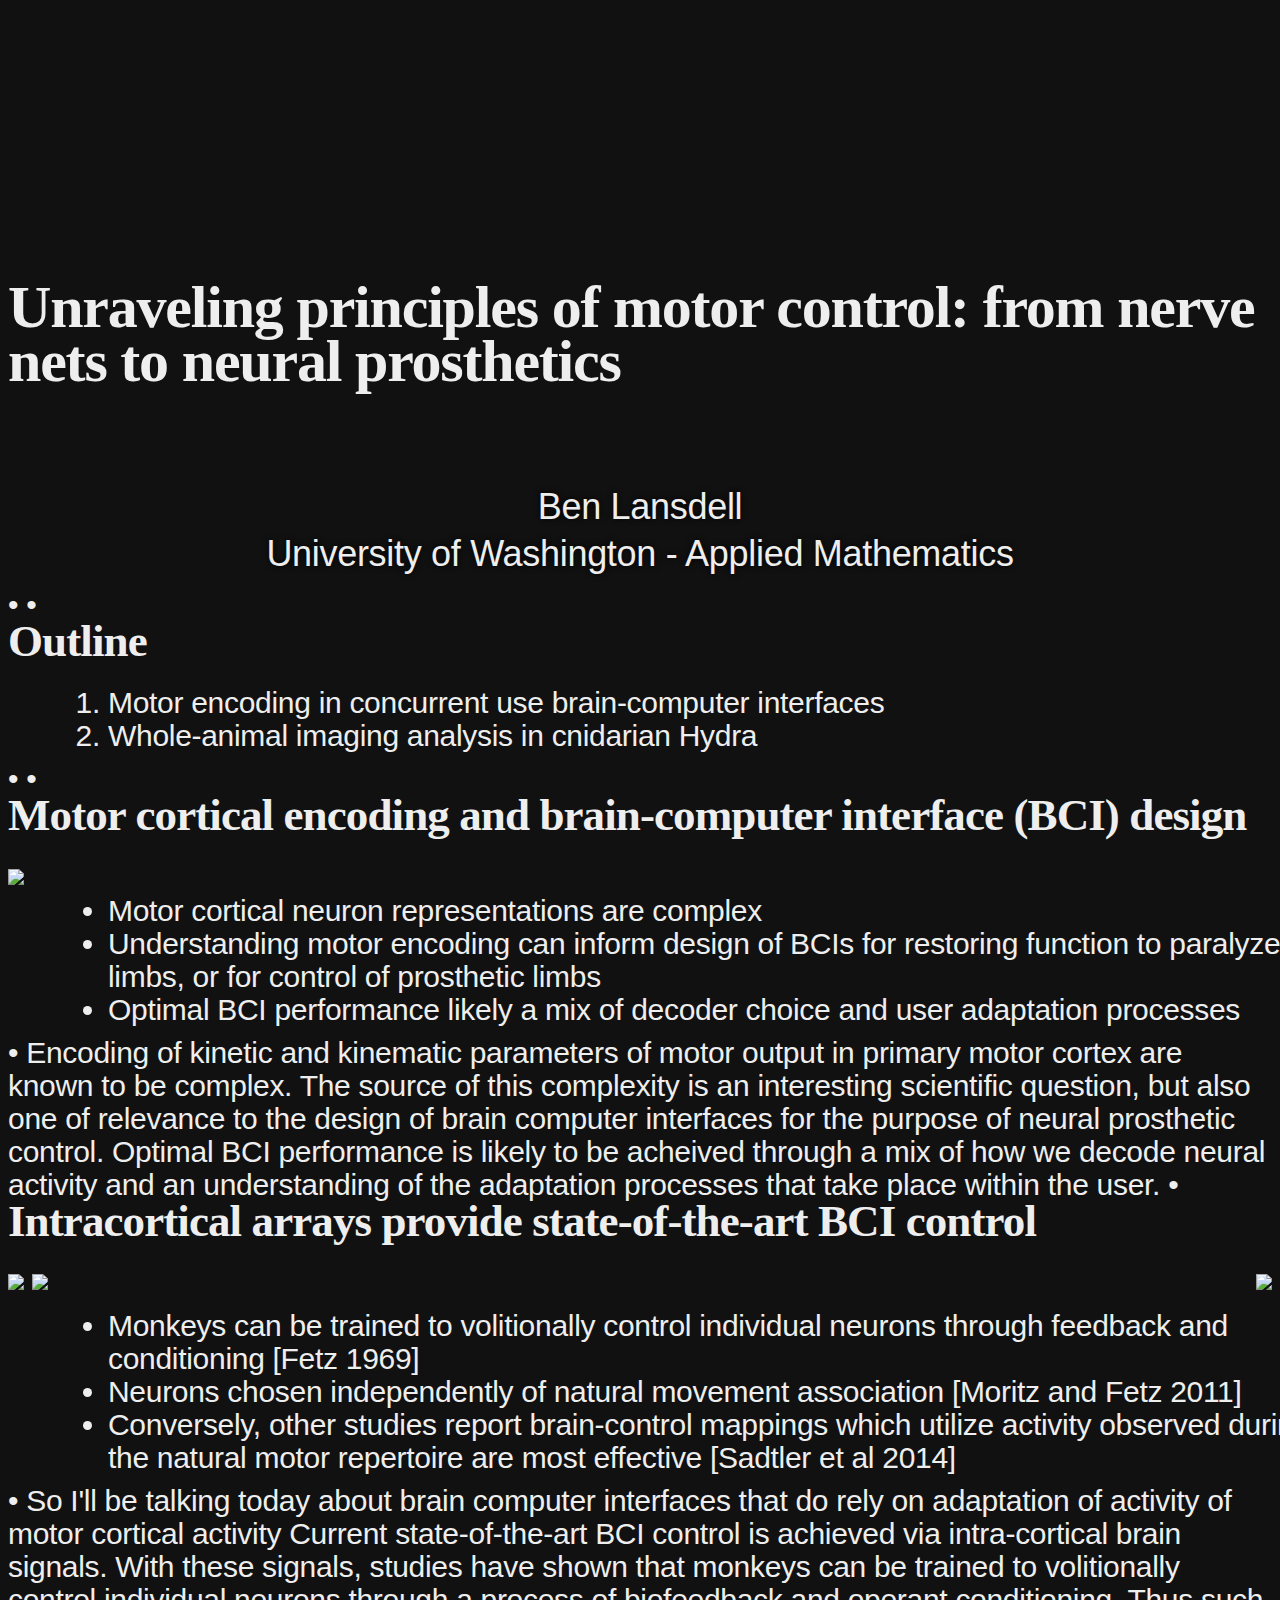
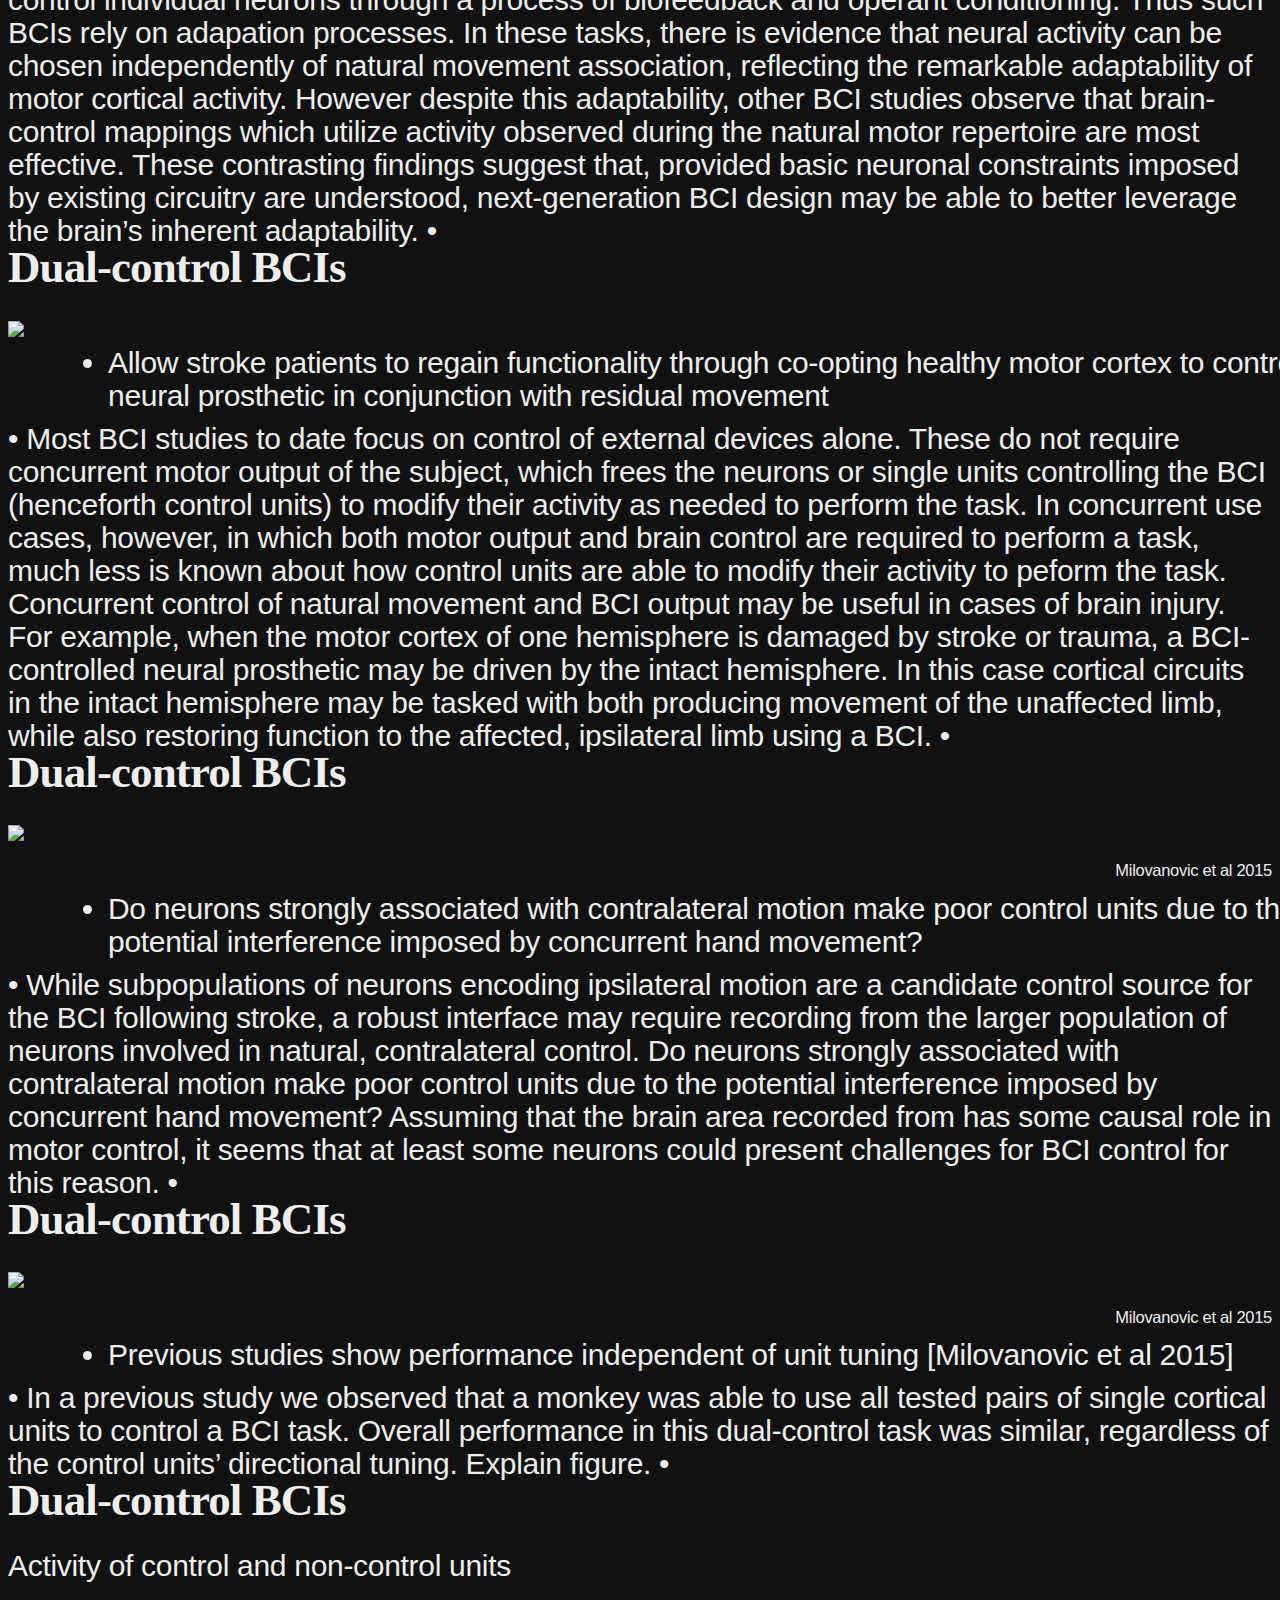
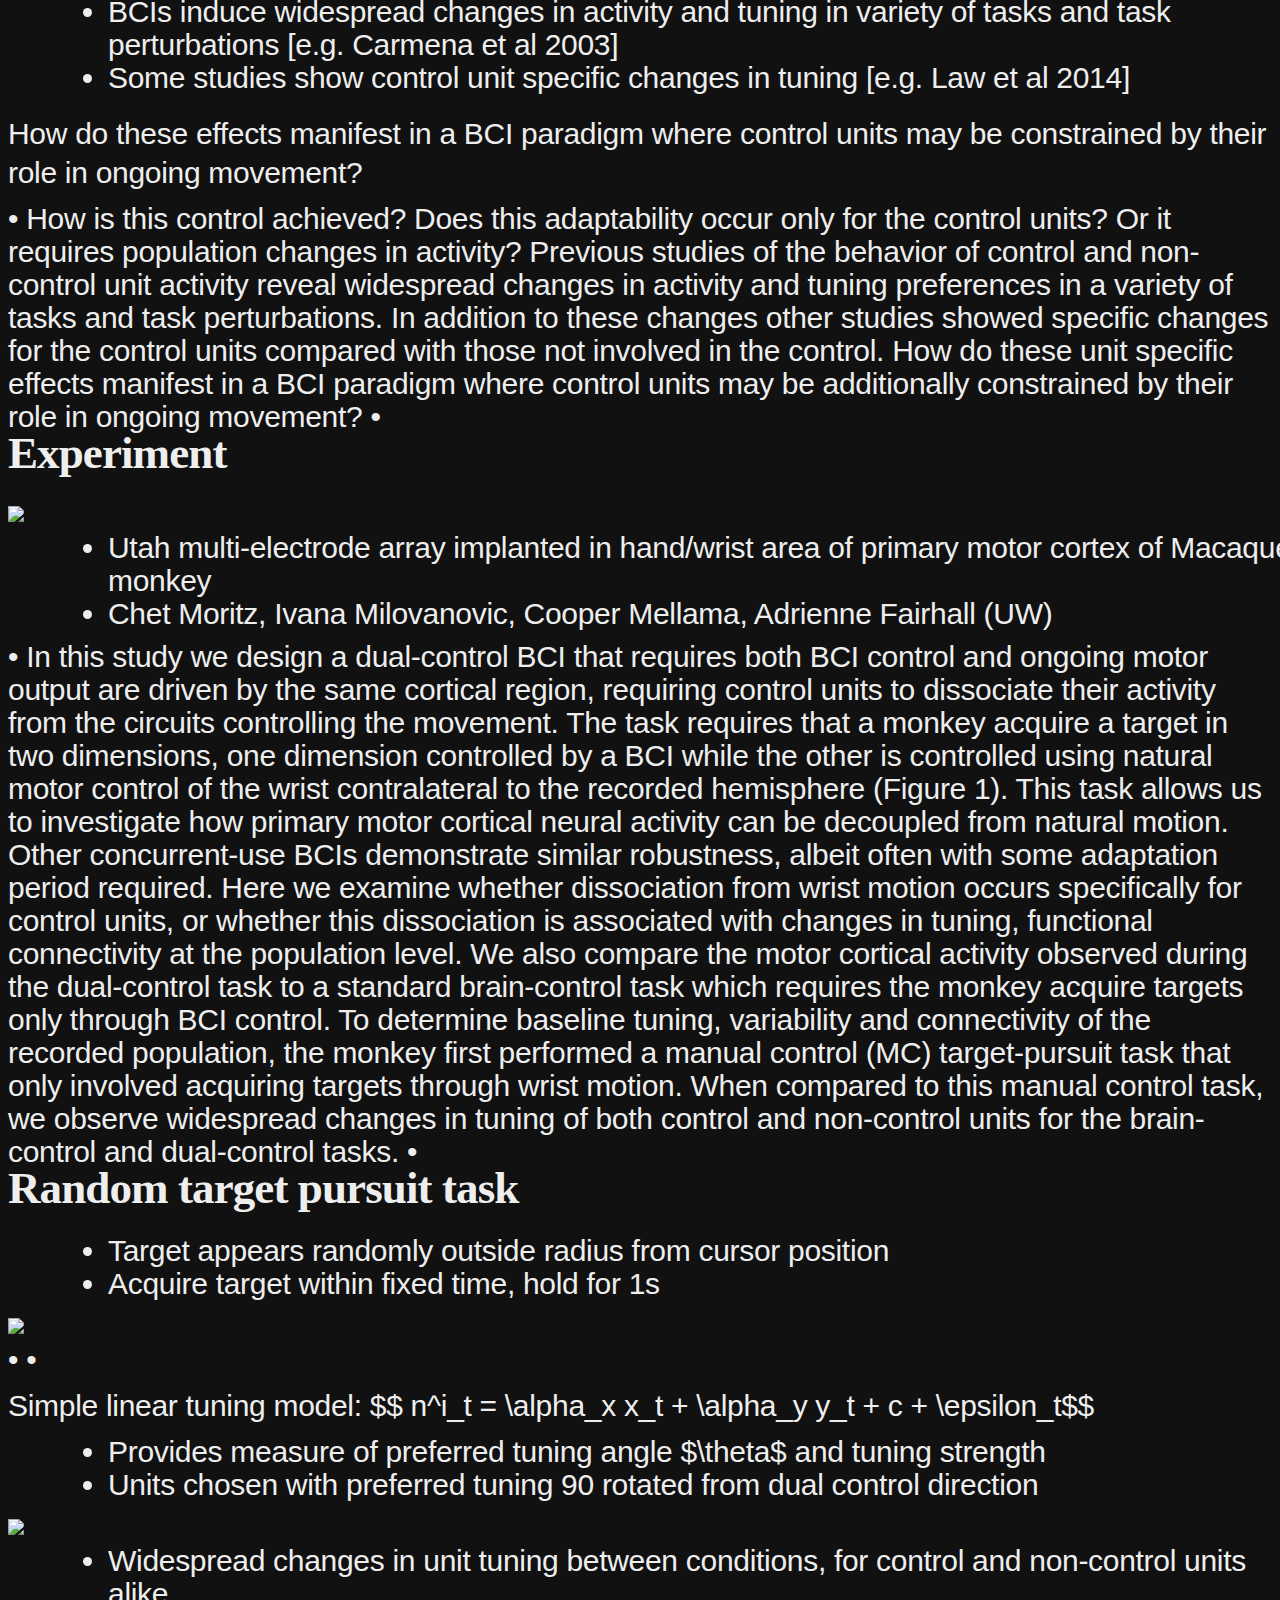
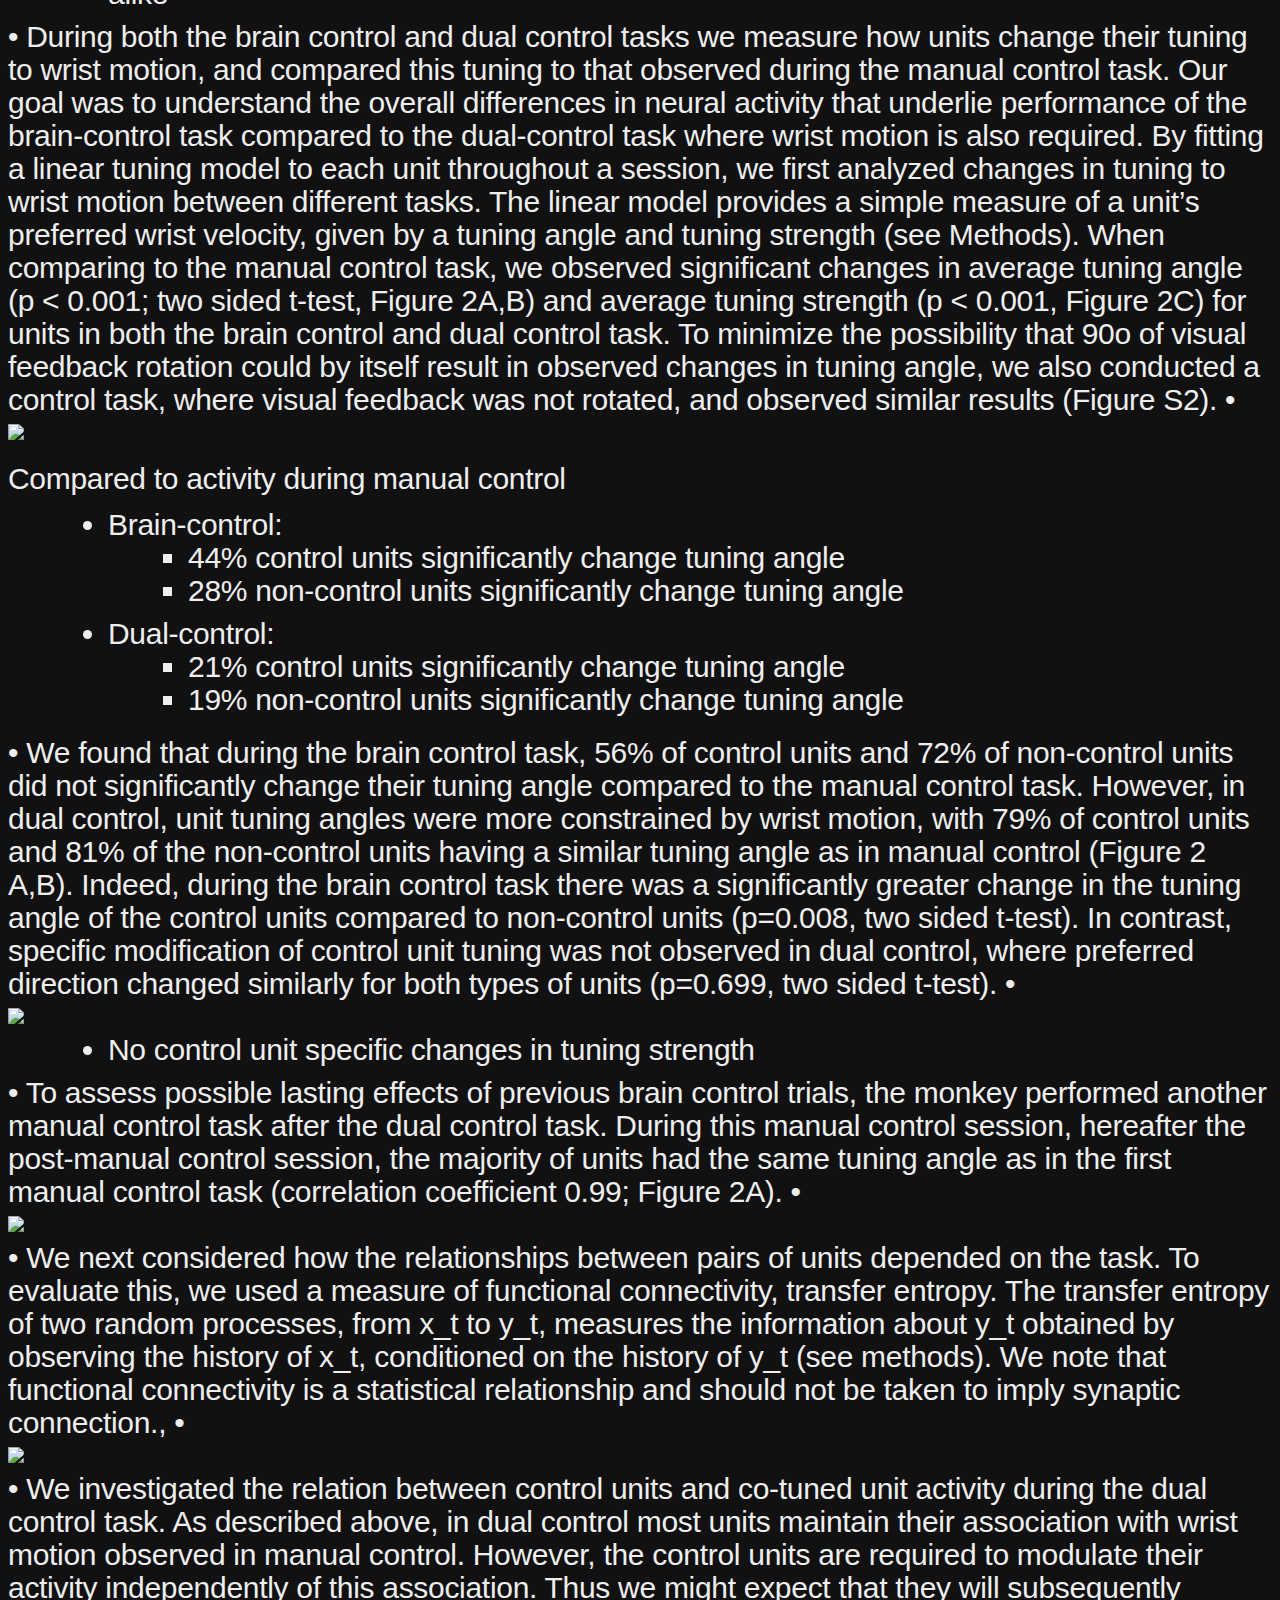
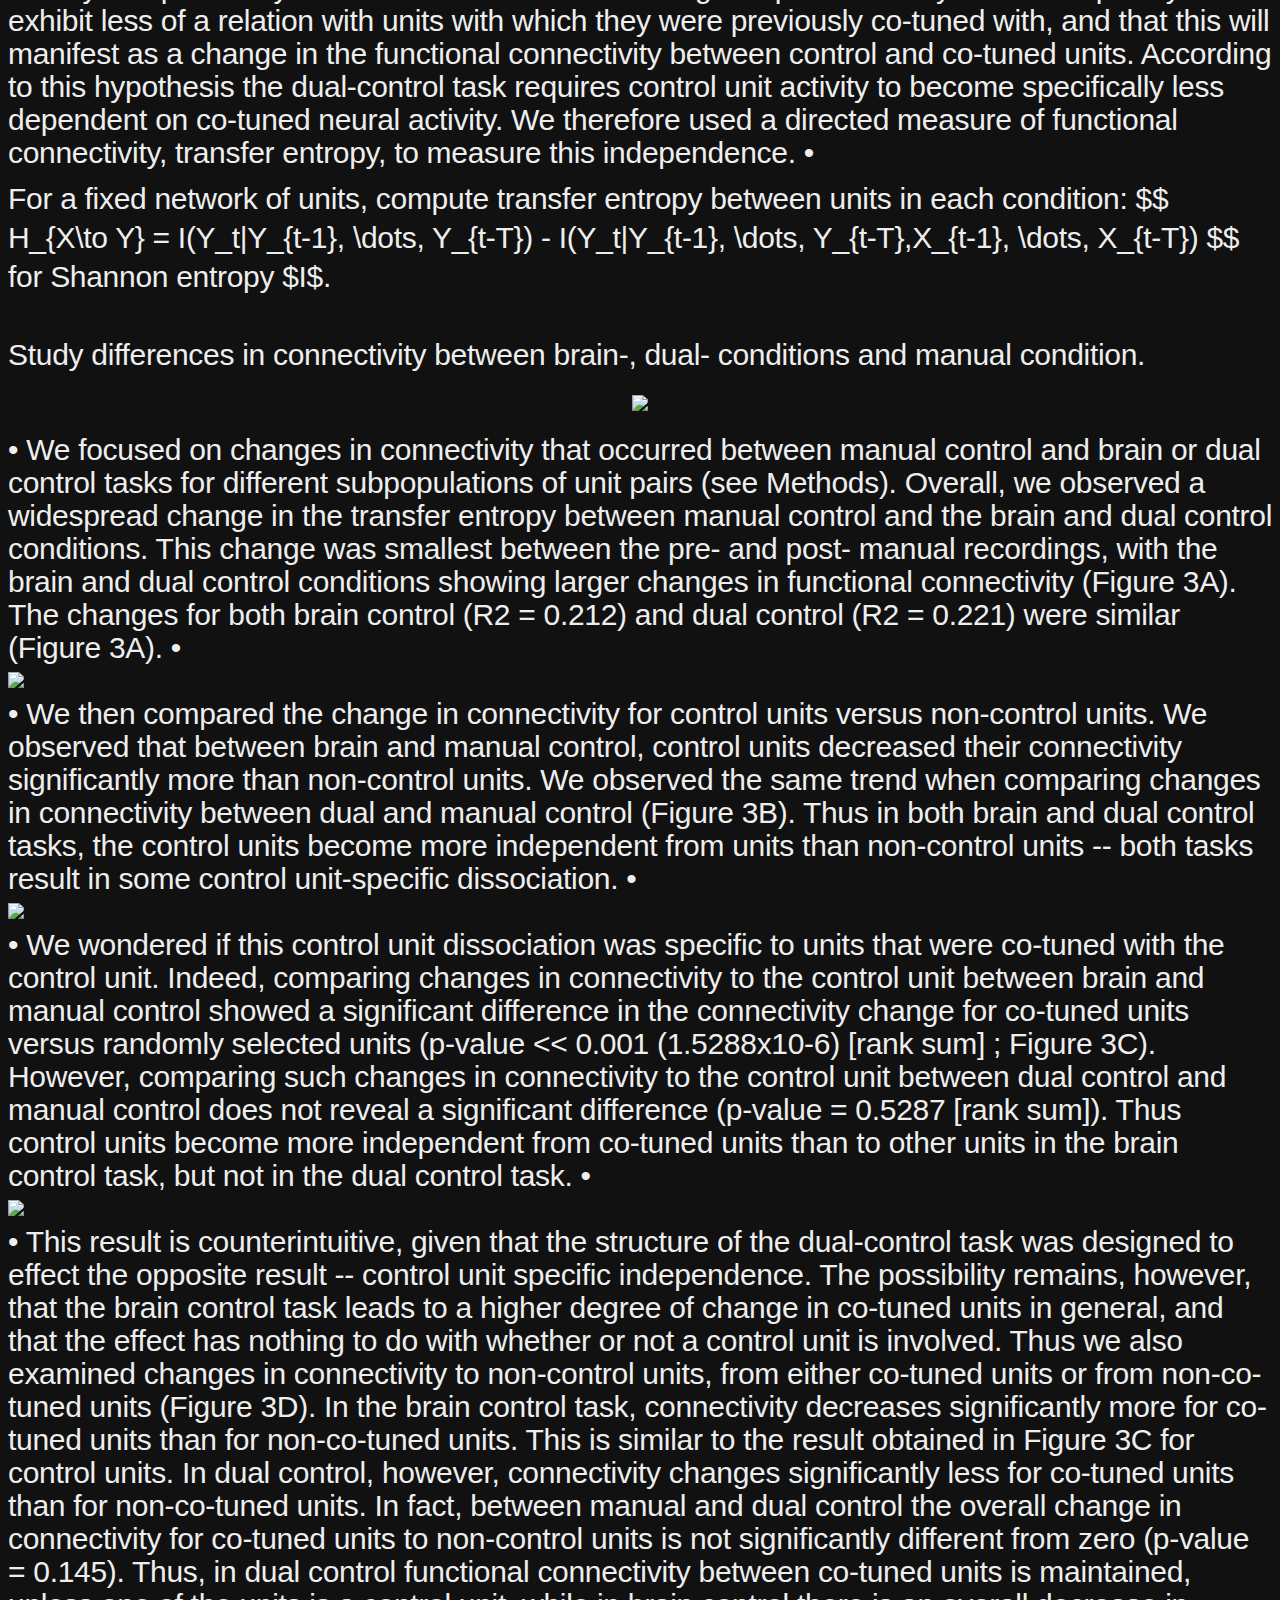
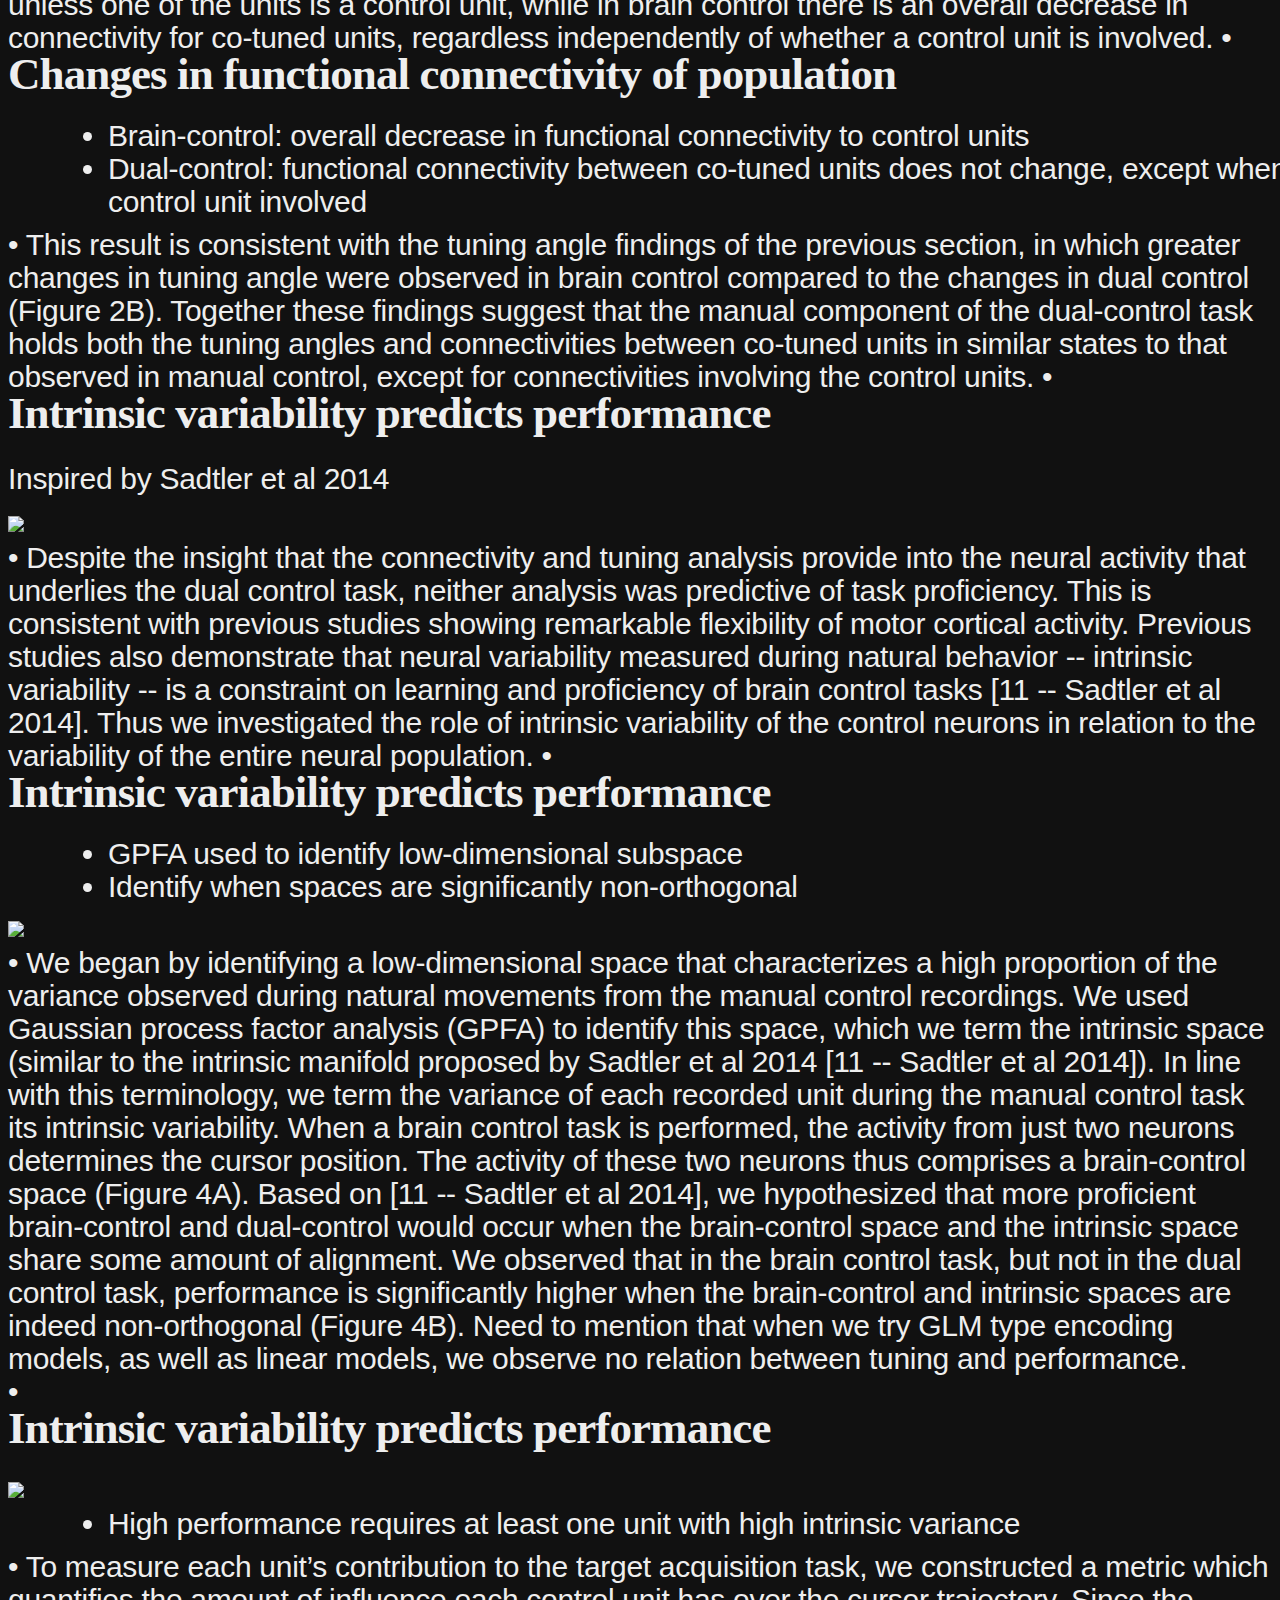
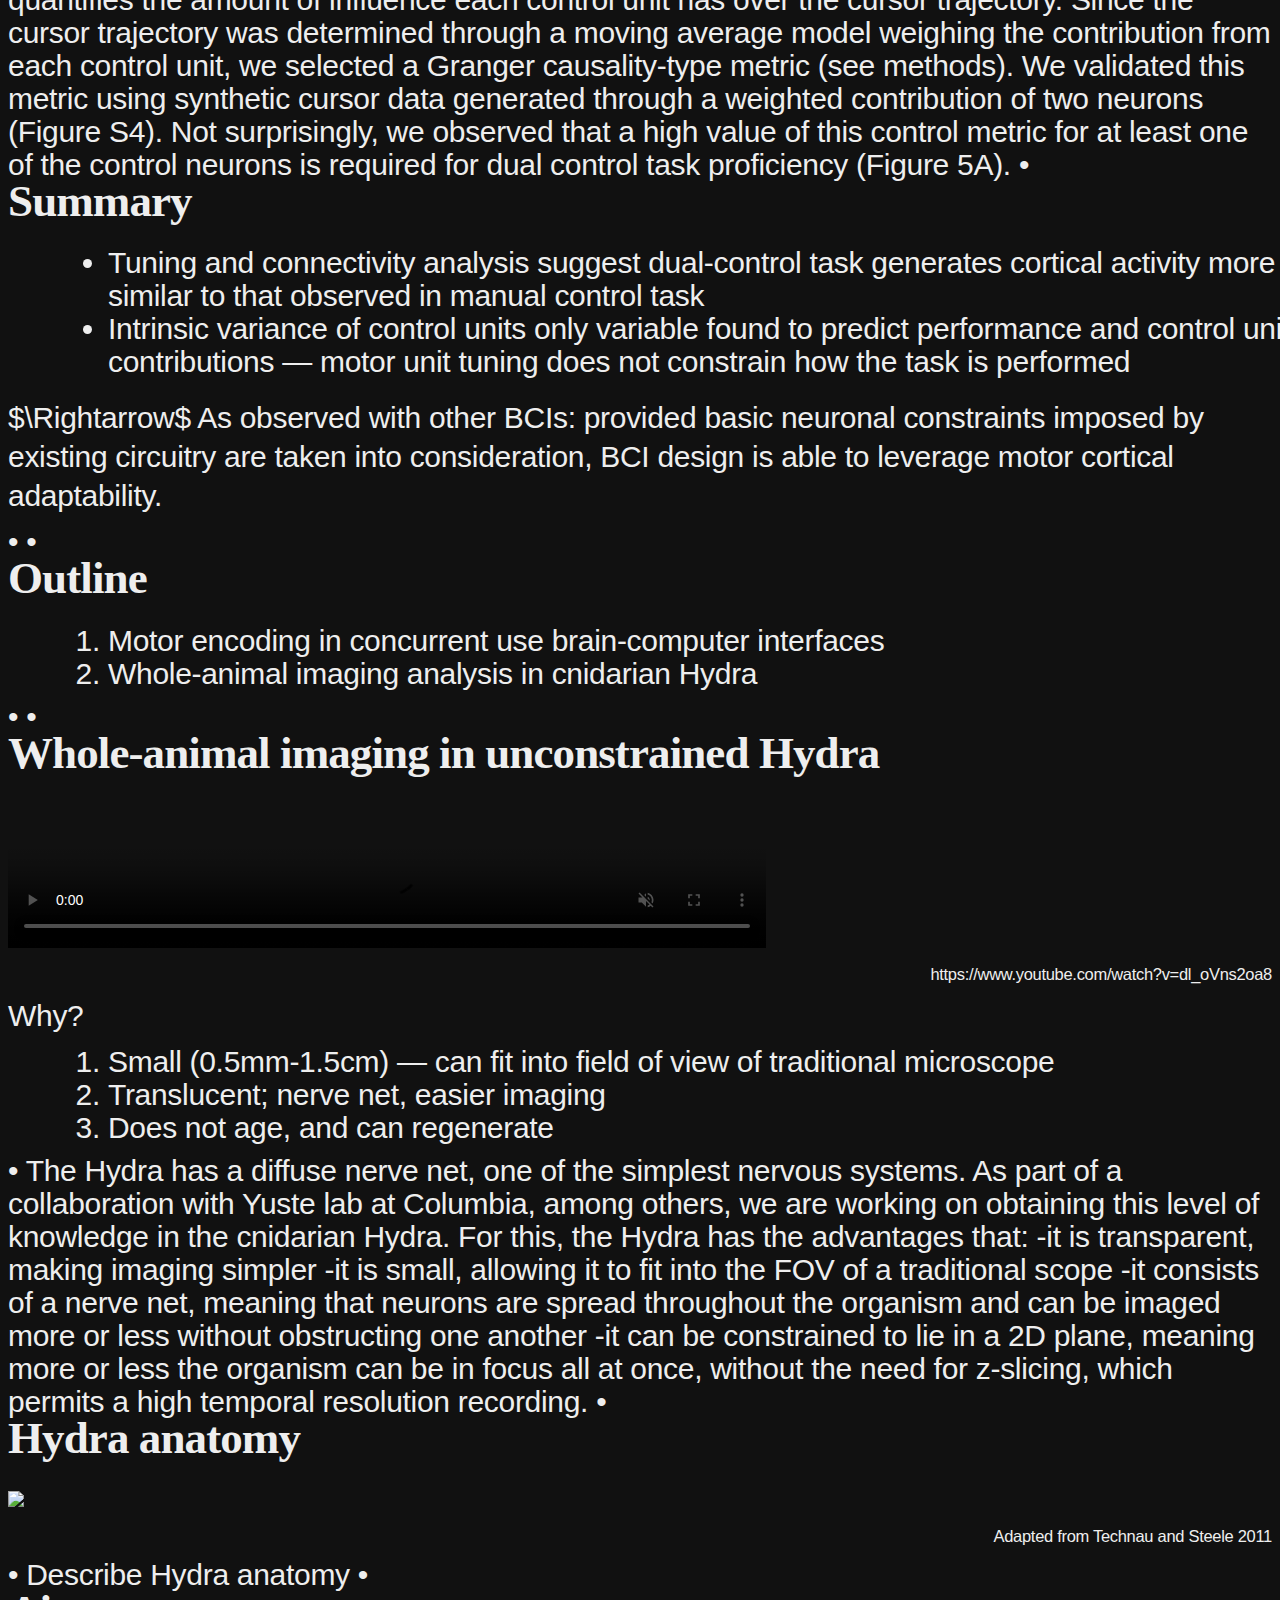
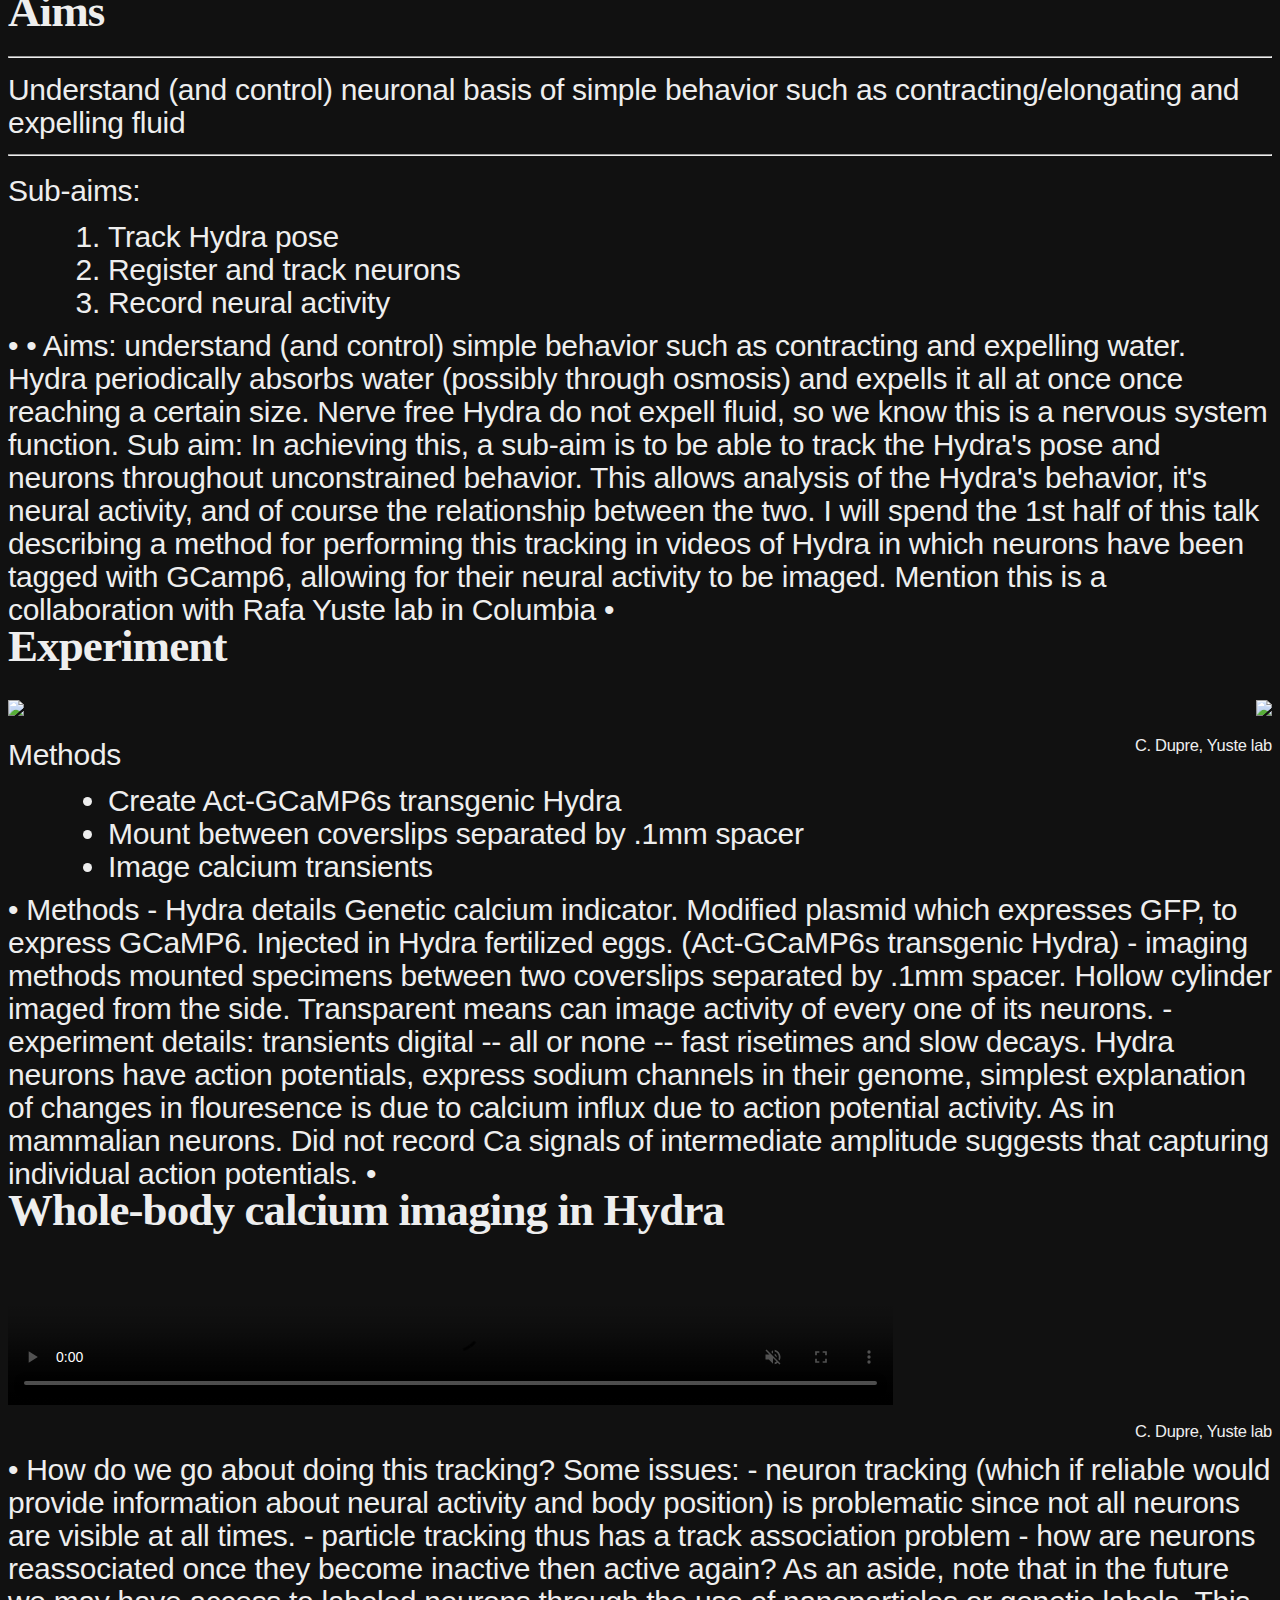
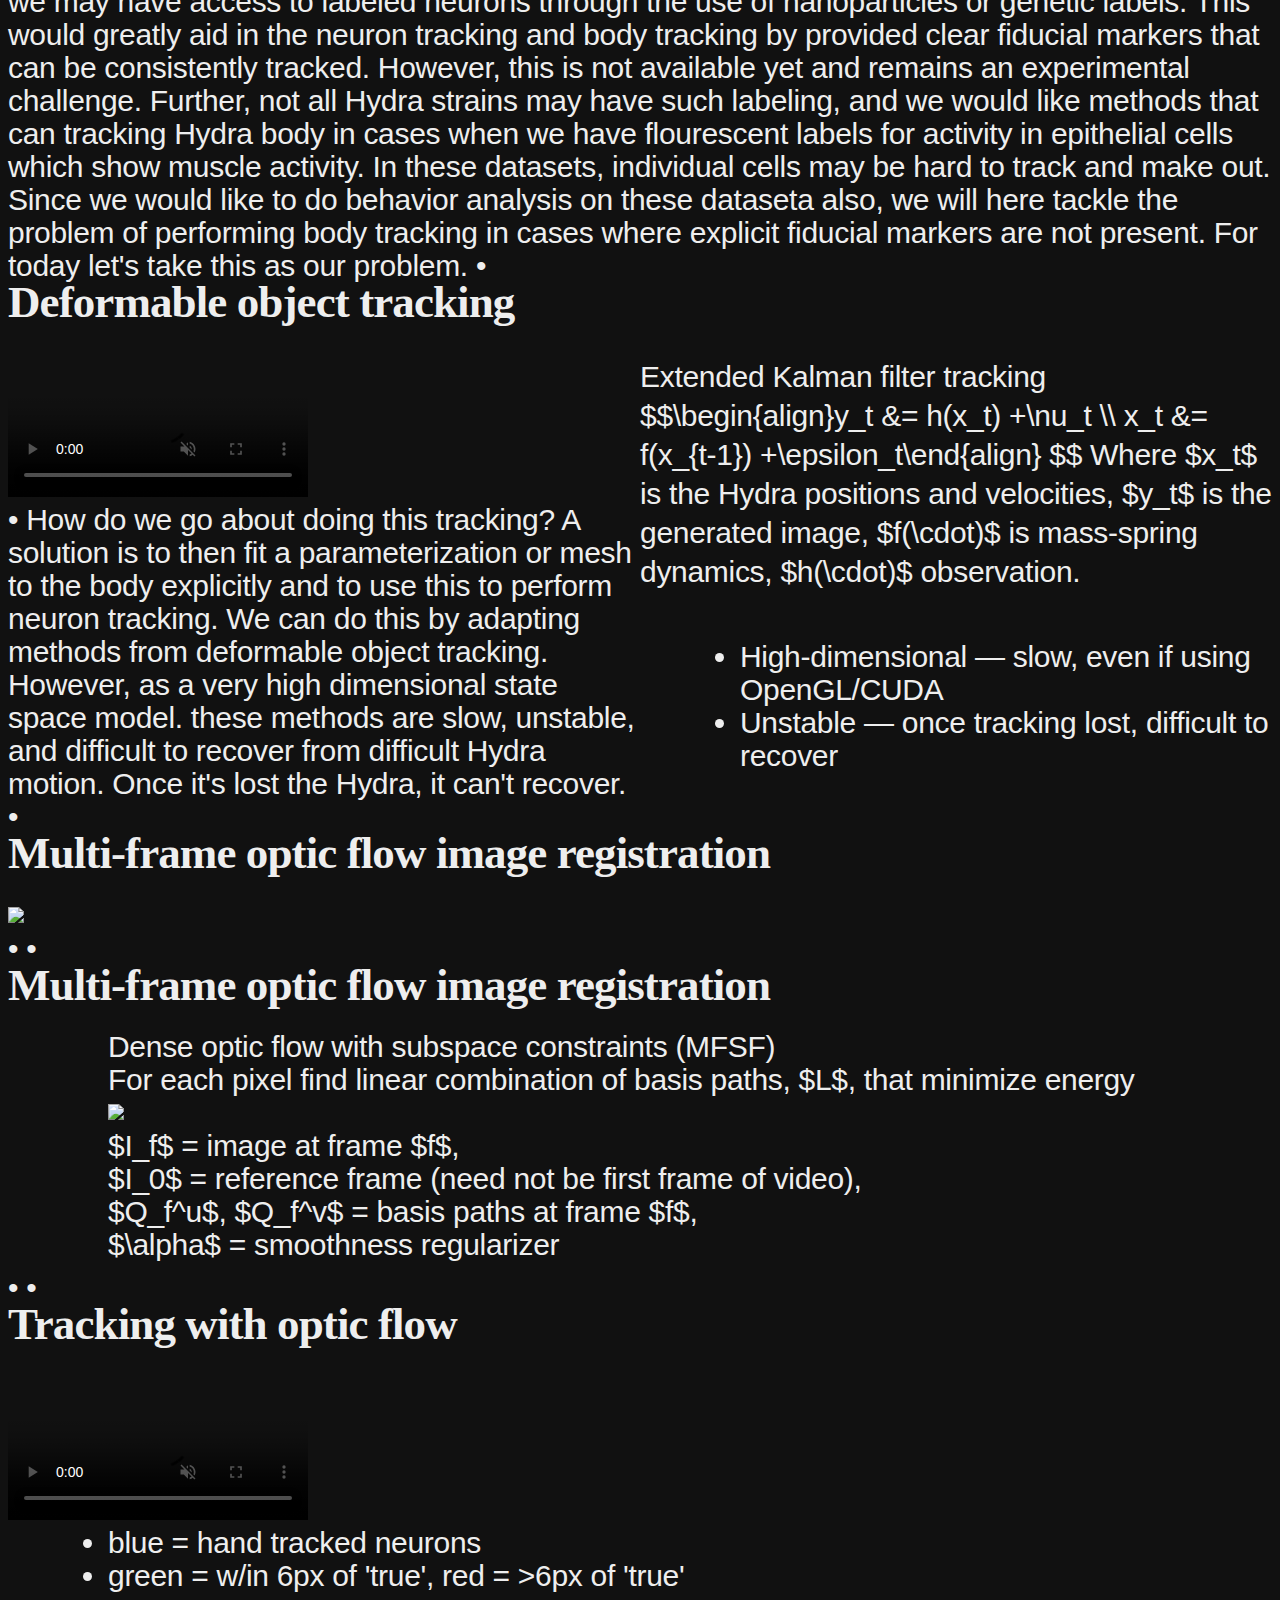
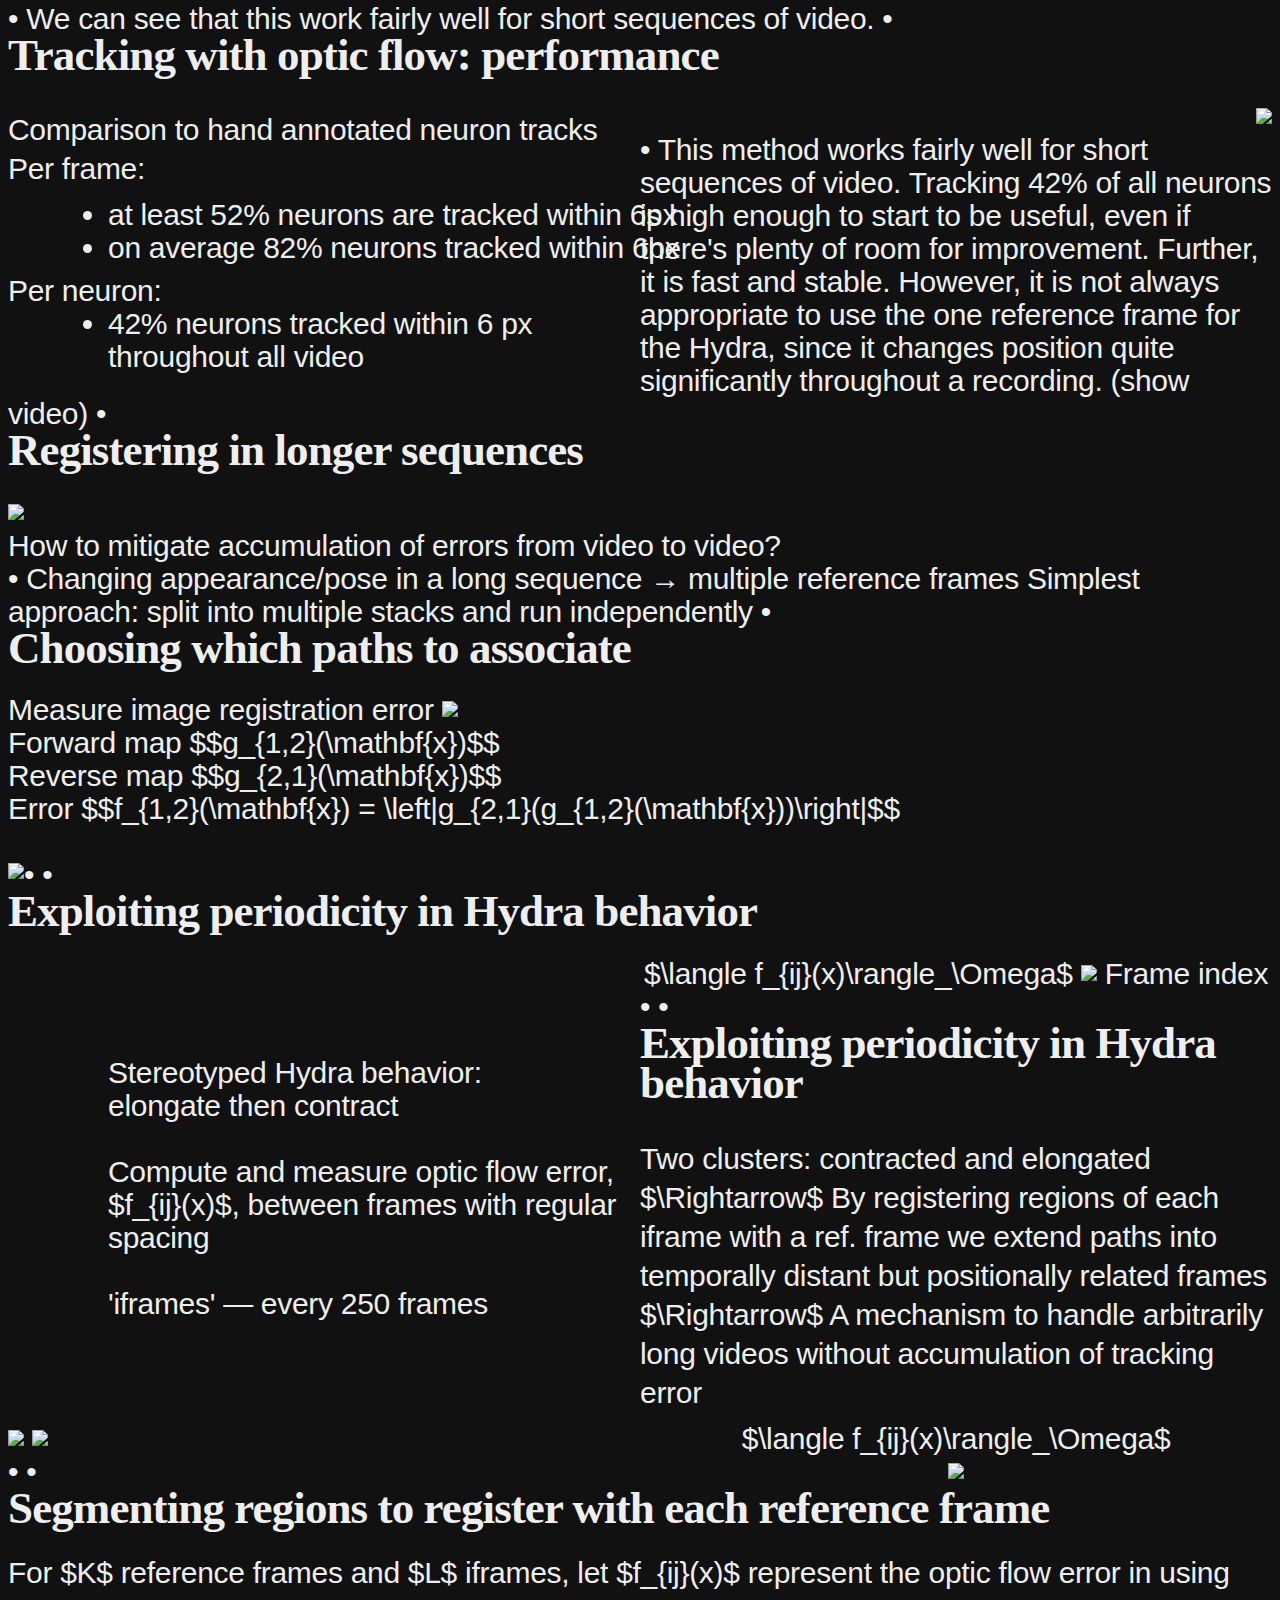
==== slides.html @ 2fcf2cf8 "Remove old versions" ====
<!doctype html>
<html lang="en">
  <head>
    <meta charset="utf-8">
    <title>Unraveling principles of motor control: from nerve nets to neural prosthetics</title>
    <meta name="viewport"
	  content="width=device-width, initial-scale=1.0, maximum-scale=1.0, user-scalable=no">
    <!--<link rel="stylesheet" href="reveal.js/css/reveal.min.css">-->
    <link rel="stylesheet" href="reveal.js/css/reveal.min.css">
    <!--<link rel="stylesheet" href="reveal.js/css/theme/black.css" id="theme">-->
    <link rel="stylesheet" href="cust_black.css" id="theme">
    <link rel="stylesheet" href="reveal.js/lib/css/zenburn.css">
    <script>
      document.write('<link rel="stylesheet" href="reveal.js/css/print/'+(window.location.search.match(/print-pdf/gi) ? 'pdf' : 'paper')+'.css" type="text/css" media="print">');
    </script>
    <script src="js/three.js"></script>
    <!--[if lt IE 9]>
    <script src="reveal.js/lib/js/html5shiv.js"></script>
    <![endif]-->

<!-- Printing and PDF exports -->
<script>
    var link = document.createElement( 'link' );
    link.rel = 'stylesheet';
    link.type = 'text/css';
    link.href = window.location.search.match( /print-pdf/gi ) ? 'css/print/pdf.css' : 'css/print/paper.css';
    document.getElementsByTagName( 'head' )[0].appendChild( link );
</script>
  </head>

  <body>
    <!-- Slides! -->

    <div class="reveal">
      <div class="slides">
        <section data-background="assets/dst2_background.png">
          <h1>Unraveling principles of motor control: from nerve nets to neural prosthetics</h1>
	  <br><br>
	  <p style="text-align: center; font-size: larger; text-shadow: 0px 0px 6px #000000;">Ben Lansdell<br> University of Washington - Applied Mathematics</p>
	  <aside class="notes">
	    <span style="color: red">
	    </span> •
	    • <span style="color: green"></span>
	  </aside>
        </section>

<!-- ----------------------------------------------------------------------- -->

	<section data-transition="fade-in">
		<h2>Outline</h2>
		<ol>
			<li class="fragment highlight-green"> Motor encoding in concurrent use brain-computer interfaces
			<li> Whole-animal imaging analysis in cnidarian Hydra
		</ol>
	  <aside class="notes">
	    <span style="color: red"></span> •
	    • <span style="color: green"></span>
	  </aside>
	</section>

	<section>
		<h2>Motor cortical encoding and brain-computer interface (BCI) design</h2>
	    <img src="assets/soccer.png" width="50%">

<ul>
	<li> Motor cortical neuron representations are complex
	<li> Understanding motor encoding can inform design of BCIs for restoring function to paralyzed limbs, or for control of prosthetic limbs
	<li> Optimal BCI performance likely a mix of decoder choice and user adaptation processes
</ul>
	    <aside class="notes">
	    <span style="color: red"></span> •

Encoding of kinetic and kinematic parameters of motor output in primary motor cortex are known to be complex. The source of this complexity is an interesting scientific question, but also one of relevance to the design of brain computer interfaces for the purpose of neural prosthetic control. Optimal BCI performance is likely to be acheived through a mix of how we decode neural activity and an understanding of the adaptation processes that take place within the user.

	    • <span style="color: green"></span>
	  </aside>	</section>

	<section>
		<h2>Intracortical arrays provide state-of-the-art BCI control</h2>
	  <div id="left">
	    <img src="assets/utah.png" width="45%">
	    <img src="assets/motorcortex.png" width="45%">
	    <p class="rcred"></p>
	  </div>
	  <div id="right">
	    <img src="assets/DrinkingMoment.jpg" width="75%">
	  </div>
	    <ul><li>Monkeys can be trained to volitionally control individual neurons through feedback and conditioning [Fetz 1969]
	    	<li>Neurons chosen independently of natural movement association [Moritz and Fetz 2011]
	    	<li>Conversely, other studies report brain-control mappings which utilize activity observed during the natural motor repertoire are most effective [Sadtler et al 2014]
	    </ul>
	  <aside class="notes">
	    <span style="color: red"></span> •
So I'll be talking today about brain computer interfaces that do rely on adaptation of activity of motor cortical activity 

Current state-of-the-art BCI control is achieved via intra-cortical brain signals. With these signals, studies have shown that monkeys can be trained to volitionally control individual neurons through a process of biofeedback and operant conditioning. Thus such BCIs rely on adapation processes.

In these tasks, there is evidence that neural activity can be chosen independently of natural movement association, reflecting the remarkable adaptability of motor cortical activity. However despite this adaptability, other BCI studies observe that brain-control mappings which utilize activity observed during the natural motor repertoire are most effective. These contrasting findings suggest that, provided basic neuronal constraints imposed by existing circuitry are understood, next-generation BCI design may be able to better leverage the brain’s inherent adaptability.
	    • <span style="color: green"></span>
	  </aside>
	</section>

	<section>
		<h2>Dual-control BCIs</h2>
	    <img src="assets/dualcontrolBCI.png" width="50%">
	    <ul>
	  		<li> Allow stroke patients to regain functionality through co-opting
	  			healthy motor cortex to control neural prosthetic in conjunction with residual movement 
   		</ul> 
	  <aside class="notes">
	    <span style="color: red"></span> •
Most BCI studies to date focus on control of external devices alone. These do not require concurrent motor output of the subject, which frees the neurons or single units controlling the BCI (henceforth control units) to modify their activity as needed to perform the task. In concurrent use cases, however, in which both motor output and brain control are required to perform a task, much less is known about how control units are able to modify their activity to peform the task. 

Concurrent control of natural movement and BCI output may be useful in cases of brain injury. For example, when the motor cortex of one hemisphere is damaged by stroke or trauma, a BCI-controlled neural prosthetic may be driven by the intact hemisphere. In this case cortical circuits in the intact hemisphere may be tasked with both producing movement of the unaffected limb, while also restoring function to the affected, ipsilateral limb using a BCI. 
	    • <span style="color: green"></span>
	  </aside>
	</section>

	<section>
		<h2>Dual-control BCIs</h2>
	    <img src="assets/easyharddiag2.png" width="50%">
	    <p class="rcred">Milovanovic et al 2015</p>
	    <ul>
   		<li> Do neurons strongly associated with contralateral motion make poor control units due to the potential interference imposed by concurrent hand movement?
   		</ul>
	  <aside class="notes">
	    <span style="color: red"></span> •
While subpopulations of neurons encoding ipsilateral motion are a candidate control source for the BCI following stroke, a robust interface may require recording from the larger population of neurons involved in natural, contralateral control. Do neurons strongly associated with contralateral motion make poor control units due to the potential interference imposed by concurrent hand movement? Assuming that the brain area recorded from has some causal role in motor control, it seems that at least some neurons could present challenges for BCI control for this reason.
	    • <span style="color: green"></span>
	  </aside>
	</section>

	<section>
		<h2>Dual-control BCIs</h2>
		<img src="assets/dc_perf.png" width="55%">
		<p class="rcred">Milovanovic et al 2015</p>
	    <ul>
	    	<li> Previous studies show performance independent of unit tuning [Milovanovic et al 2015]
	    </ul>
	  <aside class="notes">
	    <span style="color: red"></span> •
In a previous study we observed that a monkey was able to use all tested pairs of single cortical units to control a BCI task. Overall performance in this dual-control task was similar, regardless of the control units’ directional tuning. Explain figure.
	    • <span style="color: green"></span>
	  </aside>
	</section>

	<section>
		<h2>Dual-control BCIs</h2>
	  <div style="text-align: left">
	    <p>Activity of control and non-control units</p>
	  	<ul>
	  		<li> BCIs induce widespread changes in activity and tuning in variety of tasks and task perturbations [e.g. Carmena et al 2003]
  			<li> Some studies show control unit specific changes in tuning [e.g. Law et al 2014]
	  	</ul> 
	  	<p class="fragment">How do these effects manifest in a BCI paradigm where control units may be constrained by their role in ongoing movement?</p>

	  <aside class="notes">
	    <span style="color: red"></span> •
How is this control achieved? Does this adaptability occur only for the control units? Or it requires population changes in activity?

Previous studies of the behavior of control and non-control unit activity reveal widespread changes in activity and tuning preferences in a variety of tasks and task perturbations. In addition to these changes other studies showed specific changes for the control units compared with those not involved in the control. How do these unit specific effects manifest in a BCI paradigm where control units may be additionally constrained by their role in ongoing movement?
	    • <span style="color: green"></span>
	  </aside>
	</section>

	<section>
	<h2>Experiment</h2>
<img src="assets/Figure 1_monkey_ver3.png">
	<ul>
		<li> Utah multi-electrode array implanted in hand/wrist area of primary motor cortex of Macaque monkey
	  	<li class="fragment">
	  	Chet Moritz, Ivana Milovanovic, Cooper Mellama, Adrienne Fairhall (UW)
	</ul>
	  <aside class="notes">
	    <span style="color: red"></span> •
In this study we design a dual-control BCI that requires both BCI control and ongoing motor output are driven by the same cortical region, requiring control units to dissociate their activity from the circuits controlling the movement. The task requires that a monkey acquire a target in two dimensions, one dimension controlled by a BCI while the other is controlled using natural motor control of the wrist contralateral to the recorded hemisphere (Figure 1).

This task allows us to investigate how primary motor cortical neural activity can be decoupled from natural motion. Other concurrent-use BCIs demonstrate similar robustness, albeit often with some adaptation period required. Here we examine whether dissociation from wrist motion occurs specifically for control units, or whether this dissociation is associated with changes in tuning, functional connectivity at the population level. 

We also compare the motor cortical activity observed during the dual-control task to a standard brain-control task which requires the monkey acquire targets only through BCI control. To determine baseline tuning, variability and connectivity of the recorded population, the monkey first performed a manual control (MC) target-pursuit task that only involved acquiring targets through wrist motion. When compared to this manual control task, we observe widespread changes in tuning of both control and non-control units for the brain-control and dual-control tasks.
	    • <span style="color: green"></span>
	  </aside>
	</section>

	<section>
		<h2>Random target pursuit task</h2>
			<ul>
				<li> Target appears randomly outside radius from cursor position
				<li> Acquire target within fixed time, hold for 1s
			</ul>
	    <img src="assets/targettask.png" width="70%">
	  <aside class="notes">
	    <span style="color: red"></span> •
	    • <span style="color: green"></span>
	  </aside>
	</section>

	<section>
	  		<p>Simple linear tuning model:
	  		$$ n^i_t = \alpha_x x_t + \alpha_y y_t + c + \epsilon_t$$</p>
	  		<ul>
	  		<li>Provides measure of preferred tuning angle $\theta$ and tuning strength<br>
	  		<li>Units chosen with preferred tuning 90 rotated from dual control direction
	  		</ul>
	    <img src="assets/fig2a.png">
	    <ul>
	    	<li>Widespread changes in unit tuning between conditions, for control and non-control units alike
	    </ul> 
	  <aside class="notes">
	    <span style="color: red"></span> •
During both the brain control and dual control tasks we measure how units change their tuning to wrist motion, and compared this tuning to that observed during the manual control task. Our goal was to understand the overall differences in neural activity that underlie performance of the brain-control task compared to the dual-control task where wrist motion is also required. By fitting a linear tuning model to each unit throughout a session, we first analyzed changes in tuning to wrist motion between different tasks. The linear model provides a simple measure of a unit’s preferred wrist velocity, given by a tuning angle and tuning strength (see Methods). 

When comparing to the manual control task, we observed significant changes in average tuning angle (p < 0.001; two sided t-test, Figure 2A,B) and average tuning strength (p < 0.001, Figure 2C) for units in both the brain control and dual control task. To minimize the possibility that 90o of visual feedback rotation could by itself result in observed changes in tuning angle, we also conducted a control task, where visual feedback was not rotated, and observed similar results (Figure S2).
	    • <span style="color: green"></span>
	  </aside>
	</section>

	<section>
	    <img src="assets/fig2bII.png" width="70%">
	    <p>Compared to activity during manual control</p>
	    <ul>
	    	<li> Brain-control:<ul>
	    		<li>44% control units significantly change tuning angle
	    		<li>28% non-control units significantly change tuning angle
	    	</ul>
	    	<li> Dual-control:<ul>
	    		<li>21% control units significantly change tuning angle 
	    		<li>19% non-control units significantly change tuning angle
	    	</ul>
	    </ul> 
	  <aside class="notes">
	    <span style="color: red"></span> •
We found that during the brain control task, 56% of control units and 72% of non-control units did not significantly change their tuning angle compared to the manual control task. However, in dual control, unit tuning angles were more constrained by wrist motion, with 79% of control units and 81% of the non-control units having a similar tuning angle as in manual control (Figure 2 A,B). Indeed, during the brain control task there was a significantly greater change in the tuning angle of the control units compared to non-control units (p=0.008, two sided t-test). In contrast, specific modification of control unit tuning was not observed in dual control, where preferred direction changed similarly for both types of units (p=0.699, two sided t-test). 
	    • <span style="color: green"></span>
	  </aside>
	</section>

	<section>
	    <img src="assets/fig2c.png" width="70%">
	    <ul>
	    <li>No control unit specific changes in tuning strength
	    </ul> 
	  <aside class="notes">
	    <span style="color: red"></span> •
To assess possible lasting effects of previous brain control trials, the monkey performed another manual control task after the dual control task. During this manual control session, hereafter the post-manual control session, the majority of units had the same tuning angle as in the first manual control task (correlation coefficient 0.99; Figure 2A). 
	    • <span style="color: green"></span>
	  </aside>
	</section>

	<section>
	    <img src="assets/connectivity_all.png" width="70%">
	  <aside class="notes">
	    <span style="color: red"></span> •
We next considered how the relationships between pairs of units depended on the task. To evaluate this, we used a measure of functional connectivity, transfer entropy. The transfer entropy of two random processes, from x_t to y_t, measures the information about y_t obtained by observing the history of x_t, conditioned on the history of y_t (see methods). We note that functional connectivity is a statistical relationship and should not be taken to imply synaptic connection.,
	    • <span style="color: green"></span>
	  </aside>
	</section>

	<section>
	    <img src="assets/connectivity_to_one.png" width="70%">

	  <aside class="notes">
	    <span style="color: red"></span> •
We investigated the relation between control units and co-tuned unit activity during the dual control task. As described above, in dual control most units maintain their association with wrist motion observed in manual control. However, the control units are required to modulate their activity independently of this association. Thus we might expect that they will subsequently exhibit less of a relation with units with which they were previously co-tuned with, and that this will manifest as a change in the functional connectivity between control and co-tuned units. According to this hypothesis the dual-control task requires control unit activity to become specifically less dependent on co-tuned neural activity. We therefore used a directed measure of functional connectivity, transfer entropy, to measure this independence.
	    • <span style="color: green"></span>
	  </aside>
	</section>

	<section>
		<p>
	  	For a fixed network of units, compute transfer entropy between units in each condition:
	  	$$
	  	H_{X\to Y} = I(Y_t|Y_{t-1}, \dots, Y_{t-T}) - I(Y_t|Y_{t-1}, \dots, Y_{t-T},X_{t-1}, \dots, X_{t-T})
	  	$$
	  	for Shannon entropy $I$. <br><br>

	  	Study differences in connectivity between brain-, dual- conditions and manual condition.<p>
	    
	    <p style="text-align: center"><img src="assets/te_changes.png" width="70%" style="text-align: center"></p>

	  <aside class="notes">
	    <span style="color: red"></span> •
We focused on changes in connectivity that occurred between manual control and brain or dual control tasks for different subpopulations of unit pairs (see Methods). Overall, we observed a widespread change in the transfer entropy between manual control and the brain and dual control conditions. This change was smallest between the pre- and post- manual recordings, with the brain and dual control conditions showing larger changes in functional connectivity (Figure 3A). The changes for both brain control (R2 = 0.212) and dual control (R2 = 0.221) were similar (Figure 3A). 
	    • <span style="color: green"></span>
	  </aside>
	</section>

	<section>
	    <img src="assets/TE_part1.png" width="70%">

	  <aside class="notes">
	    <span style="color: red"></span> •
We then compared the change in connectivity for control units versus non-control units. We observed that between brain and manual control, control units decreased their connectivity significantly more than non-control units. We observed the same trend when comparing changes in connectivity between dual and manual control (Figure 3B). Thus in both brain and dual control tasks, the control units become more independent from units than non-control units -- both tasks result in some control unit-specific dissociation.
	    • <span style="color: green"></span>
	  </aside>
	</section>

	<section>
	    <img src="assets/TE_part2.png" width="70%">

	  <aside class="notes">
	    <span style="color: red"></span> •
We wondered if this control unit dissociation was specific to units that were co-tuned with the control unit. Indeed, comparing changes in connectivity to the control unit between brain and manual control showed a significant difference in the connectivity change for co-tuned units versus randomly selected units (p-value << 0.001 (1.5288x10-6) [rank sum] ; Figure 3C). However, comparing such changes in connectivity to the control unit between dual control and manual control does not reveal a significant difference (p-value = 0.5287 [rank sum]). Thus control units become more independent from co-tuned units than to other units in the brain control task, but not in the dual control task. 
	    • <span style="color: green"></span>
	  </aside>
	</section>

	<section>
	    <img src="assets/TE_part3.png" width="70%">
	  <aside class="notes">
	    <span style="color: red"></span> •
This result is counterintuitive, given that the structure of the dual-control task was designed to effect the opposite result -- control unit specific independence. The possibility remains, however, that the brain control task leads to a higher degree of change in co-tuned units in general, and that the effect has nothing to do with whether or not a control unit is involved. Thus we also examined changes in connectivity to non-control units, from either co-tuned units or from non-co-tuned units (Figure 3D). In the brain control task, connectivity decreases significantly more for co-tuned units than for non-co-tuned units. This is similar to the result obtained in Figure 3C for control units. In dual control, however, connectivity changes significantly less for co-tuned units than for non-co-tuned units. In fact, between manual and dual control the overall change in connectivity for co-tuned units to non-control units is not significantly different from zero (p-value = 0.145). Thus, in dual control functional connectivity between co-tuned units is maintained, unless one of the units is a control unit, while in brain control there is an overall decrease in connectivity for co-tuned units, regardless independently of whether a control unit is involved.
	    • <span style="color: green"></span>
	  </aside>
	</section>

	<section>
	  <h2>Changes in functional connectivity of population</h2>
	  	<ul>
	  		<li> Brain-control: overall decrease in functional connectivity to control units
	  		<li> Dual-control: functional connectivity between co-tuned units does not change, except when control unit involved
	  	</ul>
	  <aside class="notes">
	    <span style="color: red"></span> •
This result is consistent with the tuning angle findings of the previous section, in which greater changes in tuning angle were observed in brain control compared to the changes in dual control (Figure 2B). Together these findings suggest that the manual component of the dual-control task holds both the tuning angles and connectivities between co-tuned units in similar states to that observed in manual control, except for connectivities involving the control units.
• <span style="color: green"></span>
	  </aside>
	</section>

	<section>
		<h2>Intrinsic variability predicts performance</h2>
		<p>Inspired by Sadtler et al 2014</p>
	    <img src="assets/intrinsic_manifold_white.png" width="70%">

	  <aside class="notes">
	    <span style="color: red"></span> •
Despite the insight that the connectivity and tuning analysis provide into the neural activity that underlies the dual control task, neither analysis was predictive of task proficiency. This is consistent with previous studies showing remarkable flexibility of motor cortical activity. Previous studies also demonstrate that neural variability measured during natural behavior -- intrinsic variability -- is a constraint on learning and proficiency of brain control tasks [11 -- Sadtler et al 2014]. Thus we investigated the role of intrinsic variability of the control neurons in relation to the variability of the entire neural population.
• <span style="color: green"></span>
	  </aside>
	</section>

	<section>
		<h2>Intrinsic variability predicts performance</h2>
<ul>
<li> GPFA used to identify low-dimensional subspace
<li> Identify when spaces are significantly non-orthogonal
</ul>
	    <img src="assets/gpfa_perf.png" width="30%">
	  <aside class="notes">
	    <span style="color: red"></span> •
We began by identifying a low-dimensional space that characterizes a high proportion of the variance observed during natural movements from the manual control recordings. We used Gaussian process factor analysis (GPFA) to identify this space, which we term the intrinsic space (similar to the intrinsic manifold proposed by Sadtler et al 2014 [11 -- Sadtler et al 2014]). In line with this terminology, we term the variance of each recorded unit during the manual control task its intrinsic variability. When a brain control task is performed, the activity from just two neurons determines the cursor position. The activity of these two neurons thus comprises a brain-control space (Figure 4A). Based on [11 -- Sadtler et al 2014], we hypothesized that more proficient brain-control and dual-control would occur when the brain-control space and the intrinsic space share some amount of alignment. We observed that in the brain control task, but not in the dual control task, performance is significantly higher when the brain-control and intrinsic spaces are indeed non-orthogonal (Figure 4B).	

Need to mention that when we try GLM type encoding models, as well as linear models,
we observe no relation between tuning and performance.<br>
    • <span style="color: green"></span>
	  </aside>
	</section>

<!-- ----------------------------------------------------------------------- -->

	<section>
	  <h2>Intrinsic variability predicts performance</h2>
	    <img src="assets/Figure5_ver2c.png" width="60%">
	    <ul>
	    	<li> High performance requires at least one unit with high intrinsic variance
	    </ul> 
	  <aside class="notes">
	    <span style="color: red"></span> •
To measure each unit’s contribution to the target acquisition task, we constructed a metric which quantifies the amount of influence each control unit has over the cursor trajectory. Since the cursor trajectory was determined through a moving average model weighing the contribution from each control unit, we selected a Granger causality-type metric (see methods). We validated this metric using synthetic cursor data generated through a weighted contribution of two neurons (Figure S4). Not surprisingly, we observed that a high value of this control metric for at least one of the control neurons is required for dual control task proficiency (Figure 5A).
	    • <span style="color: green"></span>
	  </aside>
	</section>

	<section>
	  <h2>Summary</h2>
	  	<ul>
	  		<li> Tuning and connectivity analysis suggest dual-control task generates cortical activity more similar to that observed in manual control task
	  		<li> Intrinsic variance of control units only variable found to predict performance and control unit contributions &#8212; motor unit tuning does not constrain how the task is performed
	  	</ul>
	  	<p>$\Rightarrow$ As observed with other BCIs: provided basic neuronal constraints imposed by existing circuitry are taken into consideration, BCI design is able to leverage motor cortical adaptability.</p>
	  <aside class="notes">
	    <span style="color: red"></span> •
	    • <span style="color: green"></span>
	  </aside>
	</section>

	<section data-transition="fade-in">
		<h2>Outline</h2>
		<ol>
			<li> Motor encoding in concurrent use brain-computer interfaces
			<li class="fragment highlight-green"> Whole-animal imaging analysis in cnidarian Hydra
		</ol>
	  <aside class="notes">
	    <span style="color: red"></span> •
	    • <span style="color: green"></span>
	  </aside>
	</section>

	<section data-background-color="#000000">
	<h2>Whole-animal imaging in unconstrained Hydra</h2>
	  <div>
	<video src="assets/hydra_feeding_short.mp4" muted controls loop
	 poster="assets/dst2.png" class="slideautostart" width="60%"></video>
	 <p class="rcred">https://www.youtube.com/watch?v=dl_oVns2oa8</p>
	 <div class="fragment">
	<p>Why?</p>
	 <ol>
	 	<li> Small (0.5mm-1.5cm) &#8212; can fit into field of view of traditional microscope
	 	<li> Translucent; nerve net, easier imaging
	 	<li> Does not age, and can regenerate
	 </ol>
	</div>
	  </div>
	  <aside class="notes">
	    <span style="color: red"></span> •
	    The Hydra has a diffuse nerve net, one of the simplest nervous systems.

	    As part of a collaboration with Yuste lab at Columbia, among others, we
	    are working on obtaining this level of knowledge in the cnidarian Hydra.

	    For this, the Hydra has the advantages that:
	    -it is transparent, making imaging simpler
	    -it is small, allowing it to fit into the FOV of a traditional scope
	    -it consists of a nerve net, meaning that neurons are spread throughout
	    the organism and can be imaged more or less without obstructing one another
	    -it can be constrained to lie in a 2D plane, meaning more or less the organism
	    can be in focus all at once, without the need for z-slicing, which permits a high
	    temporal resolution recording.

	    • <span style="color: green"></span>
	  </aside>
	</section>

	<section>
	<h2>Hydra anatomy</h2>
	  <div>
	    <img src="assets/hydra_layers_white.png" width="100%" position="left">
	    <p class="rcred">Adapted from Technau and Steele 2011</p>
	  </div>
	  <aside class="notes">
	    <span style="color: red"></span> •
	    Describe Hydra anatomy

	    • <span style="color: green"></span>
	  </aside>
	</section>

	<section>
	<h2>Aims</h2>
<hr>Understand (and control) neuronal basis of simple behavior such as contracting/elongating and expelling
	    fluid</p>
	     <div>
<hr><p>Sub-aims:</p>
	  	<ol>
	  	<li class="fragment highlight-green">Track Hydra pose</li>
	  	<li>Register and track neurons</li>
	  	<li>Record neural activity</li>
	  </ol>
	  </div>
	  <aside class="notes">
	    <span style="color: red"></span> •
	    • Aims: understand (and control) simple behavior such as contracting and expelling
	    water.

	    Hydra periodically absorbs water (possibly through osmosis) and expells it all at once
	    once reaching a certain size. Nerve free Hydra do not expell fluid, so we know this is
	    a nervous system function.	

	    Sub aim:
	    In achieving this, a sub-aim is to be able to track the Hydra's pose and neurons throughout
	    unconstrained behavior. This allows analysis of the Hydra's behavior, it's neural activity,
	    and of course the relationship between the two.

	    I will spend the 1st half of this talk describing a method for performing this tracking in
	    videos of Hydra in which neurons have been tagged with GCamp6, allowing for their neural
	    activity to be imaged. 

	    Mention this is a collaboration with Rafa Yuste lab in Columbia
	    • <span style="color: green"></span>
	  </aside>
	</section>

	<section>
	<h2>Experiment</h2>
	  <div id="left">
	    <img src="assets/hydrasetup.jpg" width="50%">
	    <p class="rcred"></p>
	  </div>
	  <div id="right">
	    <img src="assets/hydrasetup3.jpg" width="100%" position="left">
	    <p class="rcred">C. Dupre, Yuste lab</p>
	  </div>
	    <p>Methods</p>
	    <ul>
	    <li> Create Act-GCaMP6s transgenic Hydra
		<li> Mount between coverslips separated by .1mm spacer
		<li> Image calcium transients
		</ul>
	  <aside class="notes">
	    <span style="color: red"></span> •
	    Methods
	    - Hydra details
	    Genetic calcium indicator. Modified plasmid which expresses GFP, to express GCaMP6.
	    Injected in Hydra fertilized eggs. (Act-GCaMP6s transgenic Hydra)
	    - imaging methods
	    mounted specimens between two coverslips separated by .1mm spacer. Hollow cylinder
	    imaged from the side. Transparent means can image activity of every one of its neurons.
	    - experiment details:
	    transients digital -- all or none -- fast risetimes and slow decays. Hydra neurons have
	    action potentials, express sodium channels in their genome, simplest explanation
	    of changes in flouresence is due to calcium influx due to action potential activity.
	    As in mammalian neurons. Did not record Ca signals of intermediate amplitude suggests that
	    capturing individual action potentials.

	    • <span style="color: green"></span>
	  </aside>
	</section>

<!-- ----------------------------------------------------------------------- -->

	<section>
	<h2>Whole-body calcium imaging in Hydra</h2>
	<video src="assets/hydra_gcamp.mp4" muted controls loop
	 poster="assets/dst2.png" class="slideautostart" width="70%"></video>
	 <p class="rcred">C. Dupre, Yuste lab</p>
	  <aside class="notes">
	    <span style="color: red"></span> •

	    How do we go about doing this tracking?

	    Some issues:
	    - neuron tracking (which if reliable would provide information about neural
	    activity and body position) is problematic since not all neurons are visible
	    at all times.
	    - particle tracking thus has a track association problem
	    - how are neurons reassociated once they become inactive then active again?

	    As an aside, note that in the future we may have access to labeled neurons
	    through the use of nanoparticles or genetic labels. This would greatly aid in the
	    neuron tracking and body tracking by provided clear fiducial markers that can be consistently
	    tracked. However, this is not available yet and remains an experimental
	    challenge. Further, not all Hydra strains may have such labeling, and we would like
	    methods that can tracking Hydra body in cases when we have flourescent labels for
	    activity in epithelial cells which show muscle activity. In these datasets, individual
	    cells may be hard to track and make out. Since we would like to do behavior analysis on
	    these dataseta also, we will here tackle the problem of performing body tracking
	    in cases where explicit fiducial markers are not present.

	    For today let's take this as our problem.

	    • <span style="color: green"></span>
	  </aside>
	</section>

	<section data-background-color="#000000">
	<h2>Deformable object tracking</h2>
	<div id="left">
	<video src="assets/kalmanfilter_slow.mp4" muted controls
	 poster="assets/dst2.png" class="slideautostart"></video>
	</div>
	<div id="right">
		<p>Extended Kalman filter tracking

			$$\begin{align}y_t &= h(x_t) +\nu_t \\
			x_t &= f(x_{t-1}) +\epsilon_t\end{align} $$ 

			Where $x_t$ is the Hydra positions and velocities, $y_t$ is the generated
			image, $f(\cdot)$ is mass-spring dynamics, $h(\cdot)$ observation.<br> <br>
		</p>
		<ul class="fragment">
			<li>High-dimensional &#8212; slow, even if using OpenGL/CUDA<br>
			<li>Unstable &#8212; once tracking lost, difficult to recover
		</ul>

	</div>
	  <aside class="notes">
	    <span style="color: red"></span> •

	    How do we go about doing this tracking?

	    A solution is to then fit a parameterization or mesh to the body explicitly
	    and to use this to perform neuron tracking.

	    We can do this by adapting methods from deformable object tracking.

	    However, as a very high dimensional state space model. these methods are slow, unstable, and difficult to recover from difficult Hydra motion. Once it's lost the Hydra, it can't recover.

	    • <span style="color: green"></span>
	  </aside>
	</section>

	<section>
	<h2>Multi-frame optic flow image registration</h2>
	<img src="assets/mfsf_white.svg">
	  <aside class="notes">
	    <span style="color: red"></span> •
	    • <span style="color: green"></span>
	  </aside>
	</section>

	<section>
	<h2>Multi-frame optic flow image registration</h2>
	<ul id="blanklist">
	<li> Dense optic flow with subspace constraints (MFSF)
	<li> For each pixel find linear combination of basis paths, $L$, that minimize energy<br>
	<img src="assets/energyeq.png">
	<li> $I_f$ = image at frame $f$,
	<li> $I_0$ = reference frame (need not be first frame of video),
	<li> $Q_f^u$, $Q_f^v$ = basis paths at frame $f$, 
	<li> $\alpha$ = smoothness regularizer
	</ul>
	  <aside class="notes">
	    <span style="color: red"></span> •
	    • <span style="color: green"></span>
	  </aside>
	</section>

	<section>
	<h2>Tracking with optic flow</h2>
	<video src="assets/warp_neurons_nref100.mp4" muted controls loop
	 poster="assets/dst2.png" class="slideautostart"></video>
	 <ul> 
	 <li> blue = hand tracked neurons
	 <li> green = w/in 6px of 'true', red = >6px of 'true'
	 </ul>
	  <aside class="notes">
	    <span style="color: red"></span> •
	   	We can see that this work fairly well for short sequences of video.
	    • <span style="color: green"></span>
	  </aside>
	</section>

	<section>
	<h2>Tracking with optic flow: performance</h2>
		<div id="left">
		<p>Comparison to hand annotated neuron tracks<br>
		Per frame:</p>
		<ul>
		<li> at least 52% neurons are tracked within 6px
		<li> on average 82% neurons tracked within 6px
		</ul>
		Per neuron:
		<ul>
		<li> 42% neurons tracked within 6 px throughout all video
		</ul>
		</div>
		<div id="right">
		<img src="assets/tracking_errors.png">
		</div>
	  <aside class="notes">
	    <span style="color: red"></span> •
	    This method works fairly well for short sequences of video. Tracking 42%
	    of all neurons is high enough to start to be useful, even if there's plenty
	    of room for improvement.

	    Further, it is fast and stable.

	    However, it is not always appropriate to use the one reference frame for the
	    Hydra, since it changes position quite significantly throughout a recording.
	    (show video)
	    • <span style="color: green"></span>
	  </aside>
	</section>

	<section>
	<h2>Registering in longer sequences</h2>
		<img src="assets/mfsf_stitch_white.svg" width="70%">
		<div class="fragment">
		How to mitigate accumulation of errors from video to video?
		</div>
	  <aside class="notes">
	    <span style="color: red"></span> •
		Changing appearance/pose in a long sequence → multiple reference frames
		Simplest approach: split into multiple stacks and run independently
	    • <span style="color: green"></span>
	  </aside>
	</section>

	<section>
	<h2>Choosing which paths to associate</h2>
	Measure image registration error
		<img src="assets/combined.png">
		<div>
		<div class="column-left">Forward map $$g_{1,2}(\mathbf{x})$$</div>
		<div class="column-center">Reverse map $$g_{2,1}(\mathbf{x})$$</div>
		<div class="column-right">Error $$f_{1,2}(\mathbf{x}) = \left|g_{2,1}(g_{1,2}(\mathbf{x}))\right|$$</div>
		</div>
		<br><img src="assets/colorwheel.png" align="left">
	  <aside class="notes">
	    <span style="color: red"></span> •
	    • <span style="color: green"></span>
	  </aside>
	</section>


	<section>
	<h2>Exploiting periodicity in Hydra behavior</h2>
	<div id="left">
	<ul> 
	<br><br><br>
	Stereotyped Hydra behavior:<br>elongate then contract<br><br>
	Compute and measure optic flow error, $f_{ij}(x)$, between frames with regular spacing
	<br><br>'iframes' &#8212; every 250 frames
	</ul>
	</div>
	<div id="right" style="text-align: center;">
		$\langle f_{ij}(x)\rangle_\Omega$
		<img src="assets/similarity_orig.png">
		Frame index
	</div>

	  <aside class="notes">
	    <span style="color: red"></span> •
	    • <span style="color: green"></span>
	  </aside>
	</section>

	<section>
	<h2>Exploiting periodicity in Hydra behavior</h2>
	<div id="left">
	<p> 
	Two clusters: contracted and elongated<br>
	$\Rightarrow$ By registering regions of each iframe with a ref. frame we extend paths into temporally distant but positionally related frames<br>
	$\Rightarrow$ A mechanism to handle arbitrarily long videos without accumulation of tracking error
	</p>
	</div>
	<div id="right" style="text-align: center;">
		$\langle f_{ij}(x)\rangle_\Omega$<br>
		<img src="assets/dendrogram.png" width="70%">
	</div>
		<img src="assets/dend_d1_tile_c1.png" width="80%">
		<img src="assets/dend_d1_tile_c2.png" width="80%">
	  <aside class="notes">
	    <span style="color: red"></span> •
	    • <span style="color: green"></span>
	  </aside>
	</section>

	<section>
	<h2>Segmenting regions to register with each reference frame</h2>
		<p>For $K$ reference frames and $L$ iframes, let $f_{ij}(x)$ represent the optic flow error in using reference image $i$ to construct image $j$.<br>
		Use total variation image segmentation:
		$$\begin{align*}\min_{u_{kl}}\frac{1}{2}\sum_{k=1}^K\sum_{l=1}^L \int_\Omega |\nabla u_{kl}|\,dx
			+ \frac{\lambda}{2}\sum_{k=1}^K\sum_{l=1}^L \int_{\Omega} u_{kl}(x)f_{kl}(x)\,dx\end{align*}
		$$
		Solve with Chambolle algorithm, implemented on GPU.
		</p>
	<p class="fragment">
		Want number of ref frames to balance global registration vs registration error<br>
		$\Rightarrow$ Add a group LASSO penalty for number of reference frames used:
		$$\begin{align*}\min_{u_{kl}}\frac{1}{2}\sum_{k=1}^K\sum_{l=1}^L \int_\Omega |\nabla u_{kl}|\,dx
			+ \frac{\lambda}{2}\sum_{k=1}^K\sum_{l=1}^L \int_{\Omega} u_{kl}(x)f_{kl}(x)\,dx+ \frac{\lambda_2}{2}\sum_{k=1}^K\left(\sum_{l=1}^L \|u_{kl}\|^2_2 \right)^{1/2}\end{align*}
		$$
	</p>
	  <aside class="notes">
	    <span style="color: red"></span> •
	    • <span style="color: green"></span>
	  </aside>
	</section>

	<section>
	<h2>Proposed method</h2>
		<p> 
			1. Select very sparse set of reference frames (ref frames)<br>
			2. Select regular set of inter-frames (iframes)<br>
			<img src="assets/dend_d1_tile_c1_hl.png" width="90%"><br>
			<img src="assets/dend_d1_tile_c2_hl.png" width="90%"><br>
			3. Use optic flow+image segmentation to label regions mapping to reference frames<br>
			<img src="assets/mfsf_extend1.png" width="90%"><br>
		</p>
	  <aside class="notes">
	    <span style="color: red"></span> •
	    • <span style="color: green"></span>
	  </aside>
	</section>

	<section>
	<h2>Proposed method</h2>
		<p> 
			4. Within each iframe block run MFSF for dense registration<br>
			<img src="assets/mfsf_extend2.png" width="90%"><br>
		</p>
	  <aside class="notes">
	    <span style="color: red"></span> •
	    • <span style="color: green"></span>
	  </aside>
	</section>

	<section>
	<h2>Proposed method</h2>
		<p> 
			5. Associate each path from (4) with point in a ref frame using optic flow+segmentation (3)<br>
			<img src="assets/mfsf_extend3.png" width="90%"><br>
		</p>
		<p class="fragment">
			Thus every tracked path is associated with a point in a reference frame
		</p>
	  <aside class="notes">
	    <span style="color: red"></span> •
		Thus every tracked path is associated with a point in a reference frame
	    • <span style="color: green"></span>
	  </aside>
	</section>

	<section>
	<h2>Extending with $K=2; L = 8$</h2>
	<video src="assets/mfsf_dm_combined2.mp4" muted controls loop
	 poster="assets/dst2.png" class="slideautostart" width="55%"></video>
	  <aside class="notes">
	    <span style="color: red"></span> •
	   	We can see that this work fairly well for short sequences of video.
	    • <span style="color: green"></span>
	  </aside>
	</section>

	<!-- <section>
	<h2>Combining reference frames through temporal continuity of neuron tracking</h2>
	<video src="assets/mfsf_dm_combined.mp4" muted controls loop
	 poster="assets/dst2.png" class="slideautostart"></video>
	  <aside class="notes">
	    <span style="color: red"></span> •
	Allows for registration of neurons over videos of indefinite length
	    • <span style="color: green"></span>
	  </aside>
	</section> -->

	<section>
	<h2>Summary</h2>
	<ul>
		<li> Registration between similar frames -- track Hydra pose throughout extended video sequences. Can be applied to other registration/tracking problems
		<li class="fragment"> Create larger hand annotated datasets for performance evaluation
		<li class="fragment"> Exploit temporal continuity between adjacent blocks to relate reference frames to one another
	</ul>
	  <aside class="notes">
	    <span style="color: red"></span> •
	    This approach has utility as a general optic flow technique that can handle occlusions &#8212; an important problem in computer vision.

	    We've seen how this method can be used to track Hydra, which we believe will
	    form an important component of determining the neural basis of its behavior.
	    • <span style="color: green"></span>
	  </aside>
	</section>

	<section>
	<h2>Models of motor cortical function</h2>
	<ul>
		<li> Explicit encoding models of kinetics and kinematics only tell so much
		<li> Internal and latent dynamics reveal additional functionality
	</ul>
	<hr>
	<p><br><br></p>
	"Progress in science depends on new techniques, new discoveries and new ideas, probably in that order" <br>
	&#8212; Sydney Brenner
	  <aside class="notes">
	    <span style="color: red"></span> •

	    • <span style="color: green"></span>
	  </aside>
	</section>

	<section>
	  <h2>Acknowledgments</h2>
	  	<hr>
	  <div id="left">
	  	<ul>
         <li> Adrienne Fairhall</li>
         <li> Chet Moritz</li>
         <li> Ivana Milovanovic</li>
         <li> Cooper Mellema</li>
         <li> Eberhard Fetz</li>
	  	</ul>
   	  </div>
	  <div id="left">
	  	<ul>
         <li> Fairhall lab</li><ul>
         	<li> Anatoly Buchin </li></ul>
         <li> Moritz lab</li><ul>
         	<li> Charlie Matlack </li>
         	<li> Robert Robinson</li></ul>
         <li> Yuste lab</li><ul>
         <li> Christophe Dupre</li>
         <li> John Szymanski</li></ul>
	  	</ul>
   	  </div>
	  <aside class="notes">
	    <span style="color: red"></span> •
	    • <span style="color: green"></span>
	  </aside>
	</section>


	<section>
	<h2>Segmenting regions to extend</h2>
	<div id="left">
		Mumford-Shah image segmention: divide into $k$ regions of constant color, while trying to minimize perimeter of region boundaries
	</div>
	<div id="right"><img src="assets/butterfly_together.png"></div>
		$$\begin{align*}\min_{(R_l),c_l}\frac{1}{2}\sum_{l=1}^k \text{Per}(R_l;\Omega)
			+ \frac{\lambda}{2}\sum_{l=1}^k \int_{R_l} |g(x)-c_l|^2\,dx\end{align*}$$
	  <aside class="notes">
	    <span style="color: red"></span> •
	    • <span style="color: green"></span>
	  </aside>
	</section>

	<section>
	<h2>Segmenting regions to extend</h2>
	<div id="left">
		Mumford-Shah image segmention: divide into $k$ regions of constant color, while trying to minimize perimeter of region boundaries
	</div>
	<div id="right"><img src="assets/butterfly_together.png"></div>
	<p>
		$$\begin{align*}\min_{u_l}\frac{1}{2}\sum_{l=1}^k \int_\Omega |\nabla u_l|\,dx
			+ \frac{\lambda}{2}\sum_{l=1}^k \int_{\Omega} u_l(x)f_l(x)\,dx\end{align*}
		$$
		with $f_l(x) = |g(x)-c_l|^2$. Assume $c_l$ are known and $\mathbf{u}\in U$:
		$$
		U = \left\{u_l:\sum_l^k u_l(x) = 1, \quad u_l(x) \ge 0, \forall x\in\Omega\right\}
		$$
		Convex in $\mathbf{u}$<br>
		Select color via $v(x) = \text{argmax}_l u_l(x)$ 
	</p>
	  <aside class="notes">
	    <span style="color: red"></span> •
	    • <span style="color: green"></span>
	  </aside>
	</section>

	<section>
	<h2>Mumford-Shah image segmentation</h2>
	<p>
		Chambolle algorithm solves problems:
		$$\min_{x\in X}F(Kx) + G(x)$$
		for convex $F(\cdot):Y\to [0,\infty]$ and $G(\cdot):X\to [0,\infty]$, 
		<br>in primal-dual form:
		$$\min_{x\in X}\max_{y\in Y} \langle Kx, y\rangle - F^*(y) + G(x)$$
		<em>Algorithm:</em>
	</p>
	<ol>
	<li> Initialization: $\tau, \sigma > 0, \theta \in [0,1], (x^0,y^0)\in X\times Y$. Set $\bar{x}^0 = x^0$
	<li> Iterate until convergence: ($n\ge 0$)
		$$\begin{align}
		y^{n+1} &= \pi_{F^*}(y^n + \sigma K \bar{x}^n; \sigma)\\
		x^{n+1} &= \pi_G(x^n - \tau K^* {y}^{n+1}; \tau)\\
		\bar{x}^{n+1} &= x^{n+1} +\theta(x^{n+1} - x^n)
		\end{align}$$
	</ol>
	  <aside class="notes">
	    <span style="color: red"></span> •
	    • <span style="color: green"></span>
	  </aside>
	</section>

	<section>
	<h2>Mumford-Shah image segmentation</h2>
	<p>
		With proximal operator
		$$
		\pi_G(y;\tau) = \text{argmin}_{x}\frac{\|x-y\|_2^2}{2\tau}+G(x)
		$$
		<br>
		Primal-dual MS image segmentation:  
		$$\begin{align}\min_{u=(u_l)_{l=1}^k} \max_{p=(p_l)_{l=1}^k} &\left(\sum_{l=1}^k\langle \nabla u_l, p_l \rangle +\langle u_l, f_l \rangle \right) +\delta_U(u) - \delta_P(p) \end{align}$$
		So,
		<ul>
		<li> $K = \nabla$ (first order forward difference)
		<li> $K^* = -\text{div}$ (first order backward difference)
		<li> $F^*(p) = \delta_P(p)$ with $P=\left\{ p\in Y^k:\|p_l\|_\infty \le \frac{1}{2}\right\}$
		<li> $G(u) = \delta_U(u)$
		</ul>
		Proximal operaters $\pi_{F^*}$ and $\pi_G$ are pixel-wise projection onto convex sets $P$ and $U$
		$\Rightarrow$ Easy to implement on GPU
	</p>
	  <aside class="notes">
	    <span style="color: red"></span> •
	    • <span style="color: green"></span>
	  </aside>
	</section>

	<!-- <section>
	<h2>Mumford-Shah image segmentation</h2>
	<div id="left">
		Proximal operaters $\pi_{F^*}$ and $\pi_G$ are pixel-wise projection onto convex sets $P$ and $U$<br>
		$\Rightarrow$ Easy to implement on GPU
	</div>
	<div id="right"></div>
	  <aside class="notes">
	    <span style="color: red"></span> •
	    • <span style="color: green"></span>
	  </aside>
	</section> -->

	<section>
	<h2>Segmentation of tracked regions</h2>

		<p>For $K$ reference frames and $L$ iframes, let $f_{ij}(x)$ represent the optic flow error in using reference image $i$ to construct image $j$.  
		$$\begin{align}\min_{u} \max_{p} \sum_{l=1}^L\left(\sum_{k=1}^K\langle \nabla u_{kl}, p_{kl} \rangle +\langle u_{kl}, f_{kl} \rangle \right) +\delta_U(u) - \delta_P(p) \end{align}$$
		</p>
	  <aside class="notes">
	    <span style="color: red"></span> •
	    • <span style="color: green"></span>
	  </aside>
	</section>

	<section>
	<h2>Choosing ref frames</h2>
	<p>
		Want number of ref frames to balance global registration vs registration error <br><br>
		Add a group LASSO penalty for number of reference frames used:
		$$\begin{align}\min_{u=(u_l)_{l=1}^k} \max_{p=(p_l)_{l=1}^k} &\left(\sum_{l=1}^k\langle \nabla u_l, p_l \rangle +\langle u_l, f_l \rangle \right) +\delta_U(u) - \delta_P(p) +\frac{\lambda_2}{2}\sum_{k=1}^K\left(\sum_{l=1}^L \|u_{kl}\|^2_2 \right)^{1/2} \end{align}$$
		The proximal operator $\pi_G$ now becomes:
		$$
		\pi_G(y;\tau) = \text{argmin}_{x}\frac{\|x-y\|_2^2}{2\tau}+\frac{\lambda_2}{2}\sum_{k=1}^K\left(\sum_{l=1}^L \|y_{kl}\|^2_2 \right)^{1/2}+\delta_U(y)
		$$
		Compute $\pi_G$ with ADMM
	</p>
	  <aside class="notes">
	    <span style="color: red"></span> •
	    • <span style="color: green"></span>
	  </aside>
	</section>

    <!--<script src="reveal.js/js/reveal.min.js"></script>-->
    <script src="reveal.js/js/reveal.js"></script>
    <script src="pdfjs/compatibility.js"></script>
    <script src="pdfjs/pdf.js"></script>

    <script src="lib/js/head.min.js"></script>
    <script>
      head.js(
        "lib/js/jquery.min.js",
        "lib/js/jquery.hotkeys.js",
        "lib/js/underscore.min.js",
        "lib/js/swfobject.js",
        "lib/js/dat.gui.js",
        "lib/js/EventEmitter.js",

        "lib/js/three.js",
        "lib/js/three/EffectComposer.js",
        "lib/js/three/RenderPass.js",
        "lib/js/three/BloomPass.js",
        "lib/js/three/ShaderPass.js",
        "lib/js/three/MaskPass.js",

        // three shaders
        "lib/js/three/shaders/CopyShader.js",
        "lib/js/three/shaders/BasicShader.js",
        "lib/js/three/shaders/DotScreenShader.js",
        "lib/js/three/shaders/UnpackDepthRGBAShader.js",
        "lib/js/three/shaders/HorizontalBlurShader.js",
        "lib/js/three/shaders/VerticalBlurShader.js",

        // js files needed for WebGL specific samples (excluding three js)
        "lib/js/J3DI.js",
        "lib/js/J3DIMath.js",
        "lib/js/webgl-utils.js",
        "lib/js/webgl-debug.js",

        // App specific js
        //"js/reveal.min.js",
        "js/stats_bootstrap.js",
        "js/samples.js",
        //"js/dat.gui.bootstrap.js",

		function() {
      Reveal.initialize({
        controls: false,
        progress: true,
        history: true,
        center: false,
        keyboard: true,
        touch: false,
        overview: true,
        mouseWheel: false,
        width: 960,
        height: 720,

        theme: false, // hardcoded with CSS import in <head>
        transition: 'fade', // default/cube/page/concave/zoom/linear/fade/none
        transitionSpeed: 'default', // default/fast/slow

        math: {
          mathjax: 'mathjax/MathJax.js',
          config: 'TeX-AMS_HTML-full',
        },

        dependencies: [
          { src: 'reveal.js/lib/js/classList.js',
	    condition: function() { return !document.body.classList; }},
          { src: 'reveal.js/plugin/markdown/marked.js',
	    condition: function() { return !!document.querySelector ('[data-markdown]'); }},
          { src: 'reveal.js/plugin/markdown/markdown.js',
	    condition: function() { return !!document.querySelector ('[data-markdown]'); }},
          { src: 'reveal.js/plugin/highlight/highlight.js', async: true,
	    callback: function() { hljs.initHighlightingOnLoad (); }},
          { src: 'reveal.js/plugin/notes/notes.js', async: true,
	    condition: function() { return !!document.body.classList; }},
          { src: 'mymath.js', async: true },
	  { src: 'pdfimgs.js', async: true },
	  { src: 'slideautostart.js', async: true },
        ],
      });
    });
    </script>
  </body>
</html>
---- cust_black.css ----
/**
 * Black theme for reveal.js. This is the opposite of the 'white' theme.
 *
 * By Hakim El Hattab, http://hakim.se
 */
@import url(../../lib/font/source-sans-pro/source-sans-pro.css);
section.has-light-background, section.has-light-background h1, section.has-light-background h2, section.has-light-background h3, section.has-light-background h4, section.has-light-background h5, section.has-light-background h6 {
  color: #222; }


@font-face {
  font-family: 'Montserrat';
  font-style: normal;
  font-weight: 700;
  src: local('Montserrat-Bold'),
    url(assets/googlewebfont-Montserrat-700.ttf) format('truetype');
}

@font-face {
  font-family: 'Open Sans';
  font-style: normal;
  font-weight: 400;
  src: local('Open Sans'), local('OpenSans'),
    url(assets/googlewebfont-Open-Sans-400.ttf) format('truetype');
}

@font-face {
  font-family: 'Open Sans';
  font-style: normal;
  font-weight: 700;
  src: local('Open Sans Bold'), local('OpenSans-Bold'),
    url(assets/googlewebfont-Open-Sans-700.ttf) format('truetype');
}

@font-face {
  font-family: 'Open Sans';
  font-style: italic;
  font-weight: 400;
  src: local('Open Sans Italic'), local('OpenSans-Italic'),
    url(assets/googlewebfont-Open-Sans-400it.ttf) format('truetype');
}

@font-face {
  font-family: 'Open Sans';
  font-style: italic;
  font-weight: 700;
  src: local('Open Sans Bold Italic'), local('OpenSans-BoldItalic'),
    url(assets/googlewebfont-Open-Sans-700it.ttf) format('truetype');
}


/*********************************************
 * GLOBAL STYLES
 *********************************************/
body {
  background: #222;
  background-color: #222; }

.reveal {
  font-family: "Open Sans", sans-serif;
  font-size: 30px;
  font-weight: 200;
  letter-spacing: -0.02em;
  color: #eeeeee; }

::selection {
  color: #fff;
  background: #bee4fd;
  text-shadow: none; }

.reveal .slides > section,
.reveal .slides > section > section {
  line-height: 1.1;
  font-weight: inherit; }

/*********************************************
 * HEADERS
 *********************************************/
.reveal h1,
.reveal h2,
.reveal h3,
.reveal h4,
.reveal h5,
.reveal h6 {
  margin: 0 0 20px 0;
  color: #fff;
  font-family: "Source Sans Pro", Helvetica, sans-serif;
  /*font-family: "Open Sans", Impact, sans-serif;*/
  font-weight: 600;
  line-height: 0.9em;
  letter-spacing: normal;
  text-transform: uppercase;
  text-shadow: none;
  word-wrap: break-word; }

.reveal h1 {
  font-size: 2.5em; }

.reveal h2 {
  font-size: 1.6em; }

.reveal h3 {
  font-size: 1.3em; }

.reveal h4 {
  font-size: 1em; }

.reveal h1 {
  text-shadow: none; }

/*********************************************
 * OTHER
 *********************************************/
.reveal p {
  margin: 10px 0;
  line-height: 1.3; }

/* Ensure certain elements are never larger than the slide itself */
.reveal img,
.reveal video,
.reveal iframe {
  max-width: 95%;
  max-height: 95%; }

.reveal strong,
.reveal b {
  font-weight: bold; }

.reveal em {
  font-style: italic; }

.reveal ol,
.reveal dl,
.reveal ul {
  display: inline-block;
  text-align: left;
  margin: 0 0 0 1em; }

.reveal ol {
  list-style-type: decimal; }

.reveal ul {
  list-style-type: disc; }

.reveal ul ul {
  list-style-type: square; }

.reveal ul ul ul {
  list-style-type: circle; }

.reveal ul ul,
.reveal ul ol,
.reveal ol ol,
.reveal ol ul {
  display: block;
  margin-left: 40px; }

.reveal dt {
  font-weight: bold; }

.reveal dd {
  margin-left: 40px; }

.reveal q,
.reveal blockquote {
  quotes: none; }

.reveal blockquote {
  display: block;
  position: relative;
  width: 70%;
  margin: 20px auto;
  padding: 5px;
  font-style: italic;
  background: rgba(255, 255, 255, 0.05);
  box-shadow: 0px 0px 2px rgba(0, 0, 0, 0.2); }

.reveal blockquote p:first-child,
.reveal blockquote p:last-child {
  display: inline-block; }

.reveal q {
  font-style: italic; }

.reveal pre {
  display: block;
  position: relative;
  width: 90%;
  margin: 20px auto;
  text-align: left;
  font-size: 0.55em;
  font-family: monospace;
  line-height: 1.2em;
  word-wrap: break-word;
  box-shadow: 0px 0px 6px rgba(0, 0, 0, 0.3); }

.reveal code {
  font-family: monospace; }

.reveal pre code {
  display: block;
  padding: 5px;
  overflow: auto;
  max-height: 400px;
  word-wrap: normal; }

.reveal table {
  margin: auto;
  border-collapse: collapse;
  border-spacing: 0; }

.reveal table th {
  font-weight: bold; }

.reveal table th,
.reveal table td {
  text-align: left;
  padding: 0.2em 0.5em 0.2em 0.5em;
  border-bottom: 1px solid; }

.reveal table th[align="center"],
.reveal table td[align="center"] {
  text-align: center; }

.reveal table th[align="right"],
.reveal table td[align="right"] {
  text-align: right; }

.reveal table tbody tr:last-child th,
.reveal table tbody tr:last-child td {
  border-bottom: none; }

.reveal sup {
  vertical-align: super; }

.reveal sub {
  vertical-align: sub; }

.reveal small {
  display: inline-block;
  font-size: 0.6em;
  line-height: 1.2em;
  vertical-align: top; }

.reveal small * {
  vertical-align: top; }

/*********************************************
 * LINKS
 *********************************************/
.reveal a {
  color: #42affa;
  text-decoration: none;
  -webkit-transition: color .15s ease;
  -moz-transition: color .15s ease;
  transition: color .15s ease; }

.reveal a:hover {
  color: #8dcffc;
  text-shadow: none;
  border: none; }

.reveal .roll span:after {
  color: #fff;
  background: #068de9; }

/*********************************************
 * IMAGES
 *********************************************/
/*.reveal section img {
  margin: 15px 0px;
  background: rgba(255, 255, 255, 0.12);
  border: 4px solid #fff;
  box-shadow: 0 0 10px rgba(0, 0, 0, 0.15); }*/

.reveal section img.plain {
  border: 0;
  box-shadow: none; }

.reveal a img {
  -webkit-transition: all .15s linear;
  -moz-transition: all .15s linear;
  transition: all .15s linear; }

.reveal a:hover img {
  background: rgba(255, 255, 255, 0.2);
  border-color: #42affa;
  box-shadow: 0 0 20px rgba(0, 0, 0, 0.55); }

/*********************************************
 * NAVIGATION CONTROLS
 *********************************************/
.reveal .controls .navigate-left,
.reveal .controls .navigate-left.enabled {
  border-right-color: #42affa; }

.reveal .controls .navigate-right,
.reveal .controls .navigate-right.enabled {
  border-left-color: #42affa; }

.reveal .controls .navigate-up,
.reveal .controls .navigate-up.enabled {
  border-bottom-color: #42affa; }

.reveal .controls .navigate-down,
.reveal .controls .navigate-down.enabled {
  border-top-color: #42affa; }

.reveal .controls .navigate-left.enabled:hover {
  border-right-color: #8dcffc; }

.reveal .controls .navigate-right.enabled:hover {
  border-left-color: #8dcffc; }

.reveal .controls .navigate-up.enabled:hover {
  border-bottom-color: #8dcffc; }

.reveal .controls .navigate-down.enabled:hover {
  border-top-color: #8dcffc; }

/*********************************************
 * PROGRESS BAR
 *********************************************/
.reveal .progress {
  background: rgba(0, 0, 0, 0.2); }

.reveal .progress span {
  background: #42affa;
  -webkit-transition: width 800ms cubic-bezier(0.26, 0.86, 0.44, 0.985);
  -moz-transition: width 800ms cubic-bezier(0.26, 0.86, 0.44, 0.985);
  transition: width 800ms cubic-bezier(0.26, 0.86, 0.44, 0.985); }

/**********************************************
 * Custom additions
 **********************************************/


body {
  background: #111111;
  background-color: #111111; }

.reveal {
  font-family: "Open Sans", sans-serif;
  font-size: 30px;
  font-weight: 200;
  letter-spacing: -.01em;
  color: #eeeeee; }

.reveal .slides > section {
    /* Force every slide to be full height so that footers work */
    height: 100%;
}

::selection {
  color: white;
  background: #e7ad52;
  text-shadow: none; }
 /*font-family: "Montserrat", Impact, sans-serif;*/

.reveal h1,
.reveal h2,
.reveal h3,
.reveal h4,
.reveal h5,
.reveal h6 {
  margin: 0 0 20px 0;
  color: #eeeeee;
  /*font-family: "Open Sans", Impact, serif;*/
  font-family: "Montserrat", Impact, serif;
  /*font-variant: small-caps*/;
  line-height: 0.9em;
  letter-spacing: -0.02em;
  text-transform: none;
  text-shadow: none; 
  -webkit-hyphens: none;
  -moz-hyphens: none;
  hyphens: none;
}

.reveal a:not(.image) {
  color: #e7ad52;
  text-decoration: none;
  -webkit-transition: color .15s ease;
  -moz-transition: color .15s ease;
  -ms-transition: color .15s ease;
  -o-transition: color .15s ease;
  transition: color .15s ease; }

.reveal a:not(.image):hover {
  color: #f3d7ac;
  text-shadow: none;
  border: none; }

.reveal .roll span:after {
  color: #fff;
  background: #d08a1d; }

.reveal section img {
  margin: 5px 0px 3px;
  -webkit-transition: all .2s linear;
  -moz-transition: all .2s linear;
  -ms-transition: all .2s linear;
  -o-transition: all .2s linear;
  transition: all .2s linear; }

.reveal a:hover img {
  background: rgba(255, 255, 255, 0.2);
  border-color: #e7ad52;
  box-shadow: 0 0 20px rgba(0, 0, 0, 0.55); }

.reveal .controls div.navigate-left,
.reveal .controls div.navigate-left.enabled {
  border-right-color: #e7ad52; }

.reveal .controls div.navigate-right,
.reveal .controls div.navigate-right.enabled {
  border-left-color: #e7ad52; }

.reveal .controls div.navigate-up,
.reveal .controls div.navigate-up.enabled {
  border-bottom-color: #e7ad52; }

.reveal .controls div.navigate-down,
.reveal .controls div.navigate-down.enabled {
  border-top-color: #e7ad52; }

.reveal .controls div.navigate-left.enabled:hover {
  border-right-color: #f3d7ac; }

.reveal .controls div.navigate-right.enabled:hover {
  border-left-color: #f3d7ac; }

.reveal .controls div.navigate-up.enabled:hover {
  border-bottom-color: #f3d7ac; }

.reveal .controls div.navigate-down.enabled:hover {
  border-top-color: #f3d7ac; }

.reveal .progress {
  background: rgba(0, 0, 0, 0.2); }

.reveal .progress span {
  background: #e7ad52;
  -webkit-transition: width 800ms cubic-bezier(0.26, 0.86, 0.44, 0.985);
  -moz-transition: width 800ms cubic-bezier(0.26, 0.86, 0.44, 0.985);
  -ms-transition: width 800ms cubic-bezier(0.26, 0.86, 0.44, 0.985);
  -o-transition: width 800ms cubic-bezier(0.26, 0.86, 0.44, 0.985);
  transition: width 800ms cubic-bezier(0.26, 0.86, 0.44, 0.985); }


.reveal h1 {
    font-size: 2em;
    margin-top: 280px;
}

.reveal h2 {
    font-size: 1.5em;
    text-align: left;
    border-bottom: 0px solid;
    border-color: rgba(129, 102, 220, 1);
    width: 100%;
    padding-bottom: 10px;
    margin-bottom: 15px;
}

.reveal p {
    text-align: left;
}

.reveal blockquote {
    background-color: rgba(40, 40, 70, 1);
}

.reveal section div img, .reveal section div video {
    /* If inside a <div>, assume manual layout; let the image
       fill the whole box */
    max-width: 100%;
}

.reveal ul, .reveal ol {
    margin-left: 2em;
    margin-bottom: 10px; /* same as <p> */
    width: calc(100% - 2em); /* sigh, anything better? */
}

/* Custom helper classes for layout */

.reveal ul#blanklist {
    list-style-type: none;
}

.reveal .ctr {
    margin-left: auto;
    margin-right: auto;
}

.reveal .w25 { width: 25%; }
.reveal .w30 { width: 30%; }
.reveal .w35 { width: 35%; }
.reveal .w40 { width: 40%; }
.reveal .w45 { width: 45%; }
.reveal .w50 { width: 50%; }
.reveal .w55 { width: 55%; }
.reveal .w60 { width: 60%; }
.reveal .w65 { width: 65%; }
.reveal .w70 { width: 70%; }
.reveal .w80 { width: 80%; }
.reveal .w85 { width: 85%; }
.reveal .w90 { width: 90%; }
.reveal .w100 { width: 100%; }

.reveal .footer {
    text-align: center;
    font-size: 80% !important;
    position: absolute;
    bottom: 1em;
    width: 100%;
}

.reveal .bgcred {
    text-align: right;
    font-size: 60% !important;
    position: absolute;
    bottom: 0;
    width: 100%;
}

.reveal .lcred {
    text-align: left;
    font-size: 55% !important;
}

.reveal .rcred {
    text-align: right;
    font-size: 55% !important;
}

.reveal .spacer {
    text-align: center;
    width: 100%;
    margin: 10px 0px;
}

/* for debugging; note that the border offsets the layout slightly.
.reveal .slides section.present {
    border: 2px solid red;
}
*/

html.intro body {
  background:url("assets/computer.jpg");
}

video#bgvid { 
    position: fixed;
    right: 0;
    bottom: 0;
    top: 50%;
    left: 50%;
    min-width: 100%;
    min-height: 100%;
    width: auto;
    height: auto;
    z-index: -100;
    -ms-transform: translateX(-50%) translateY(-50%);
    -moz-transform: translateX(-50%) translateY(-50%);
    -webkit-transform: translateX(-50%) translateY(-50%);
    transform: translateX(-50%) translateY(-50%);
    /*background: url(assets/dst2.png) no-repeat;
    background-size: cover; */
}

#left {
  left:-8.33%;
  top: 75px;
  text-align: left;
  float: left;
  width:50%;
  z-index:-10;
}

#right {
  left:31.25%;
  top: 75px;
  float: right;
  text-align: right;
  z-index:-10;
  width:50%;
}

video#centervid {
   margin: 0;
   /*position: absolute;               /* 2 */
   top: 50%;                         /* 3 */
   transform: translate(0, 50%) }   /* 4 */

img#centerim {
   margin: 0;
   /*position: absolute;               /* 2 */
   top: 50%;                         /* 3 */
   transform: translate(0, 50%) }   /* 4 */

#hideim.fragment.visible:not(.current-fragment) {
    display: none;
    height:0px;
    line-height: 0px;
    font-size: 0px;
}

/* Fix for trailing line in MathJax renderings */
.MathJax nobr>span.math>span{border-left-width:0 !important};
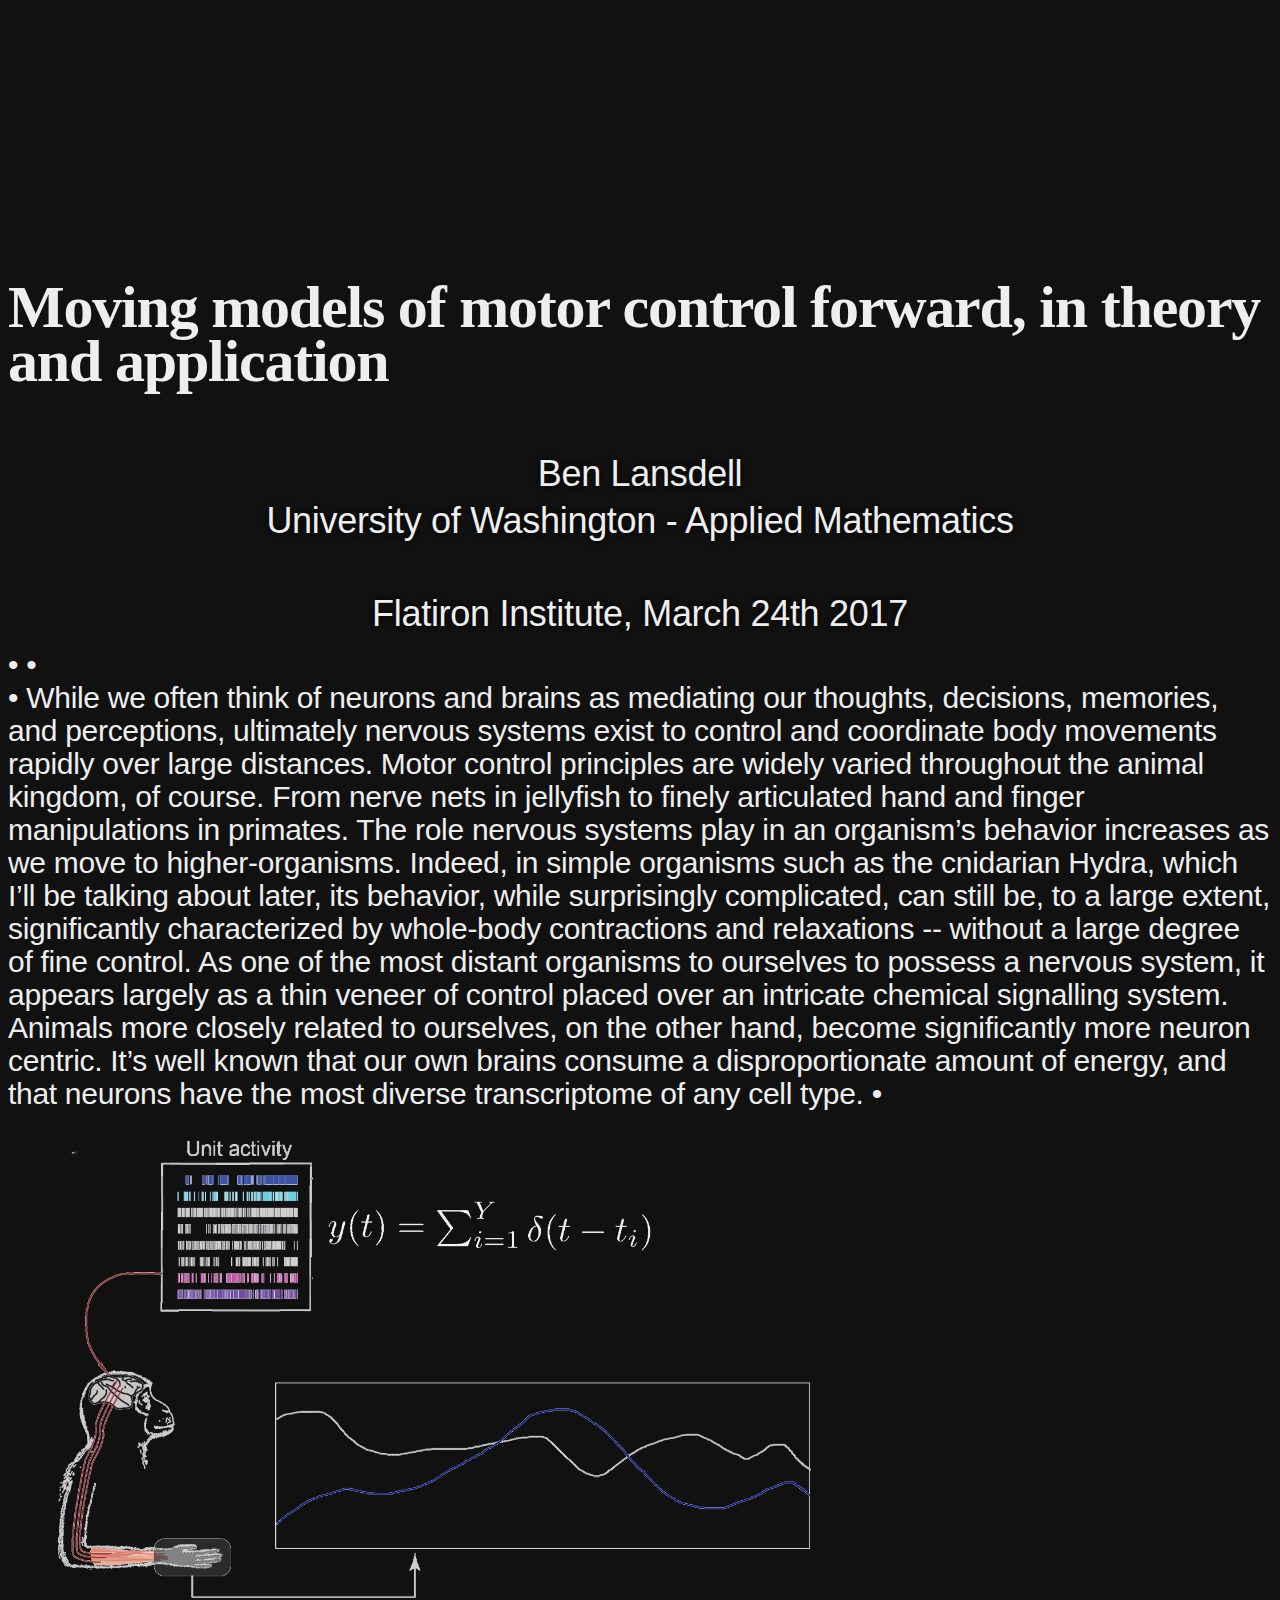
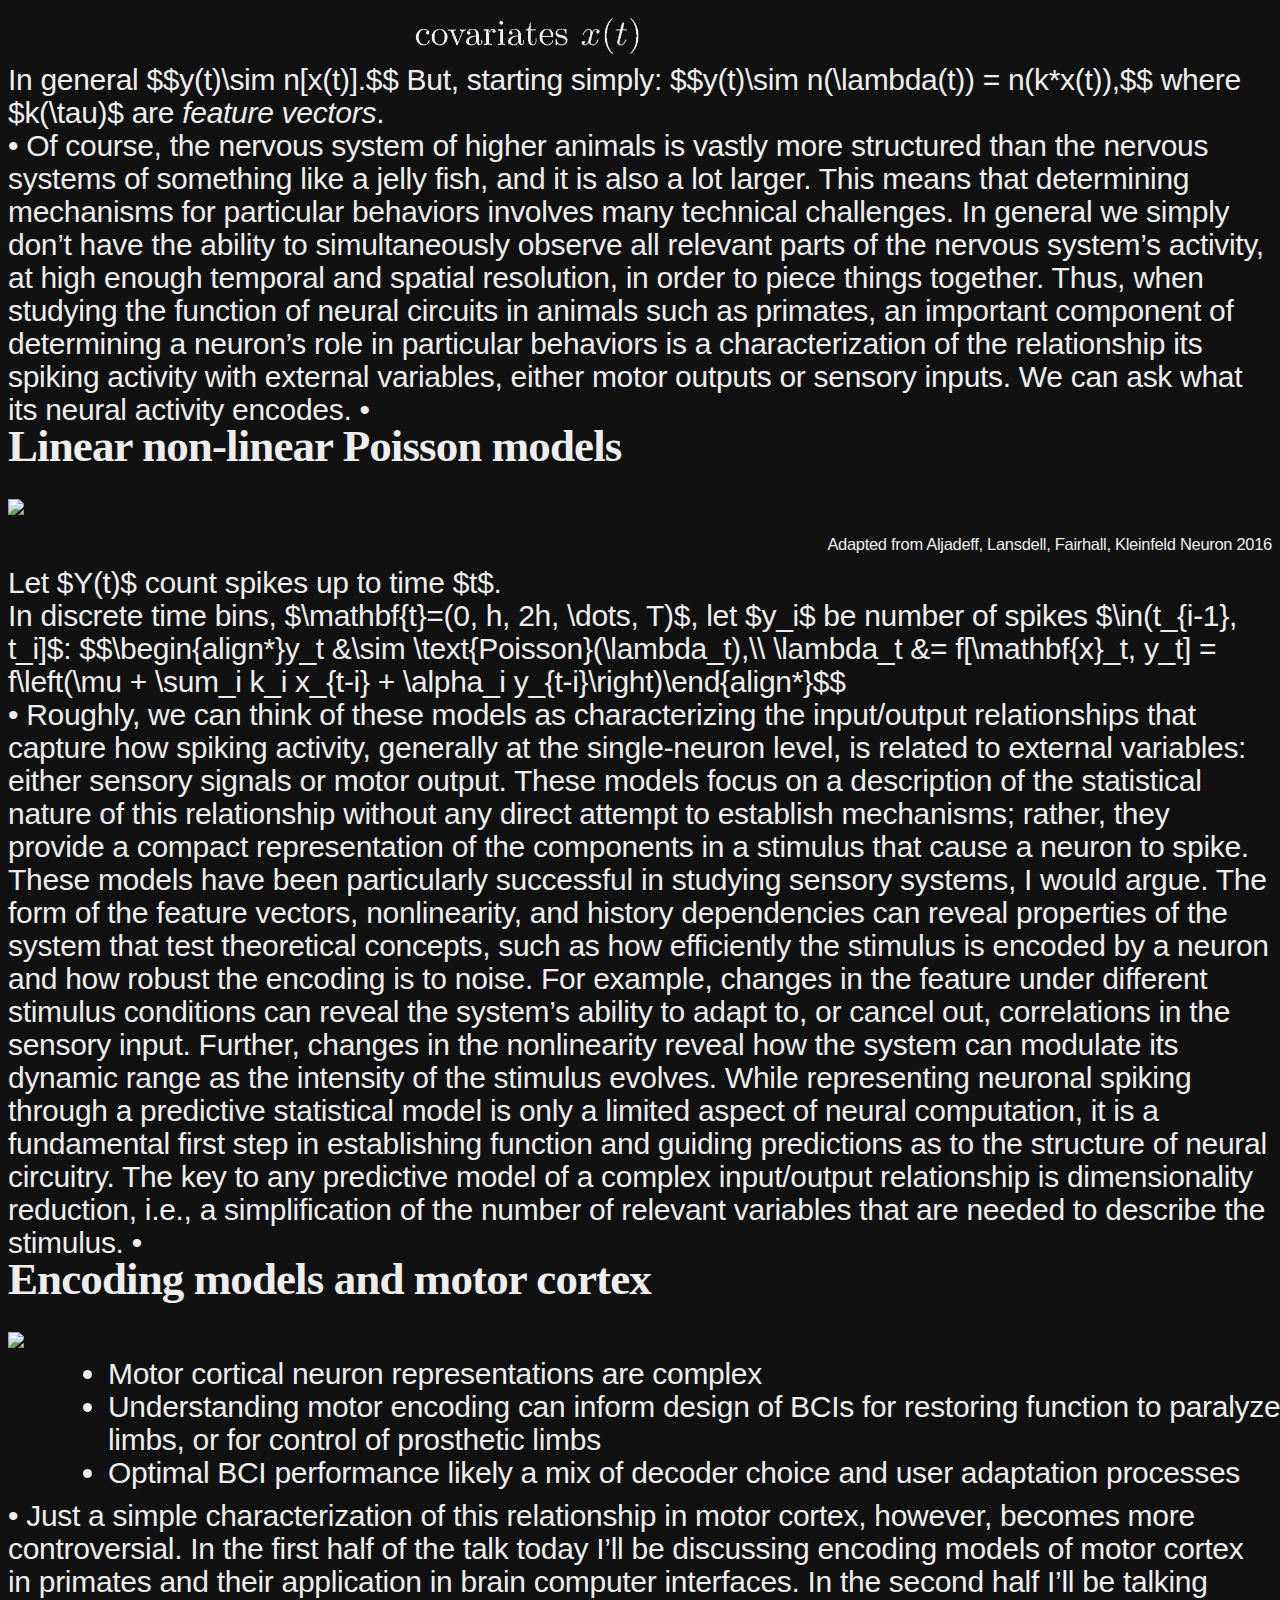
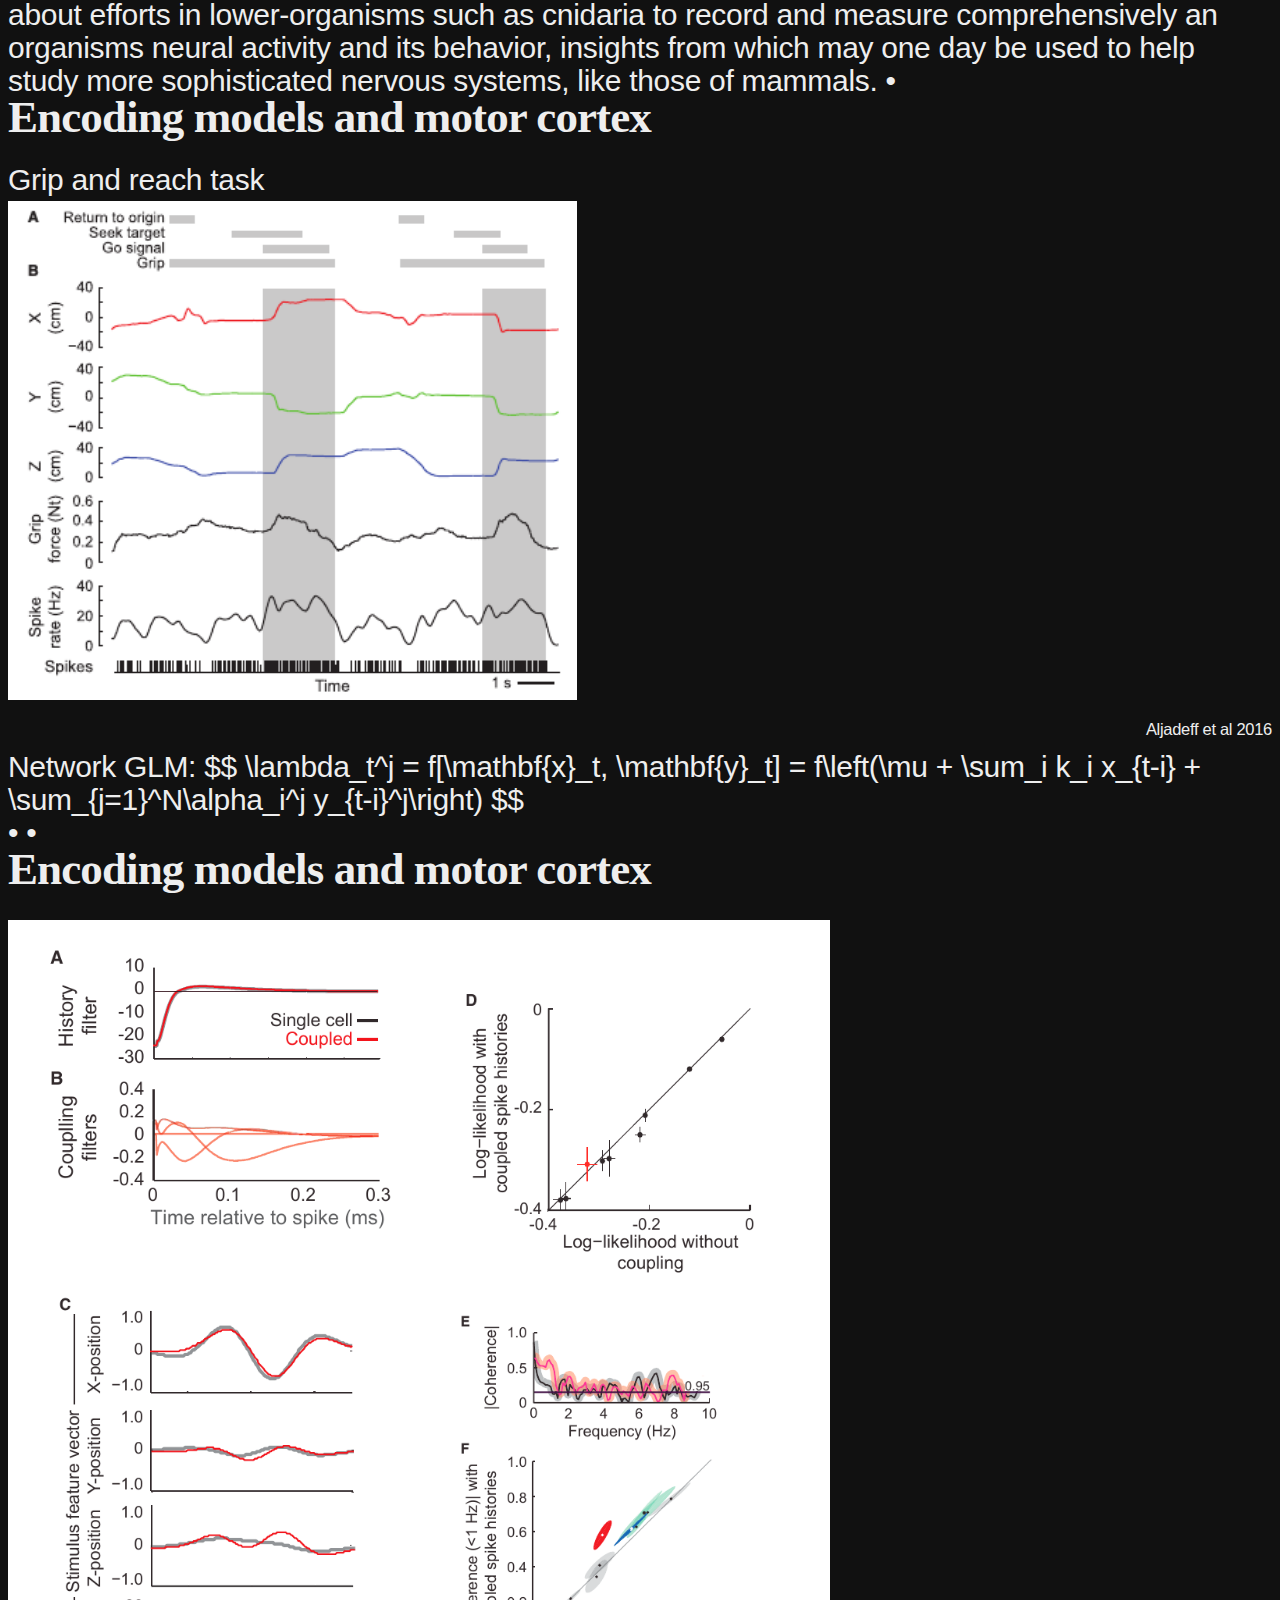
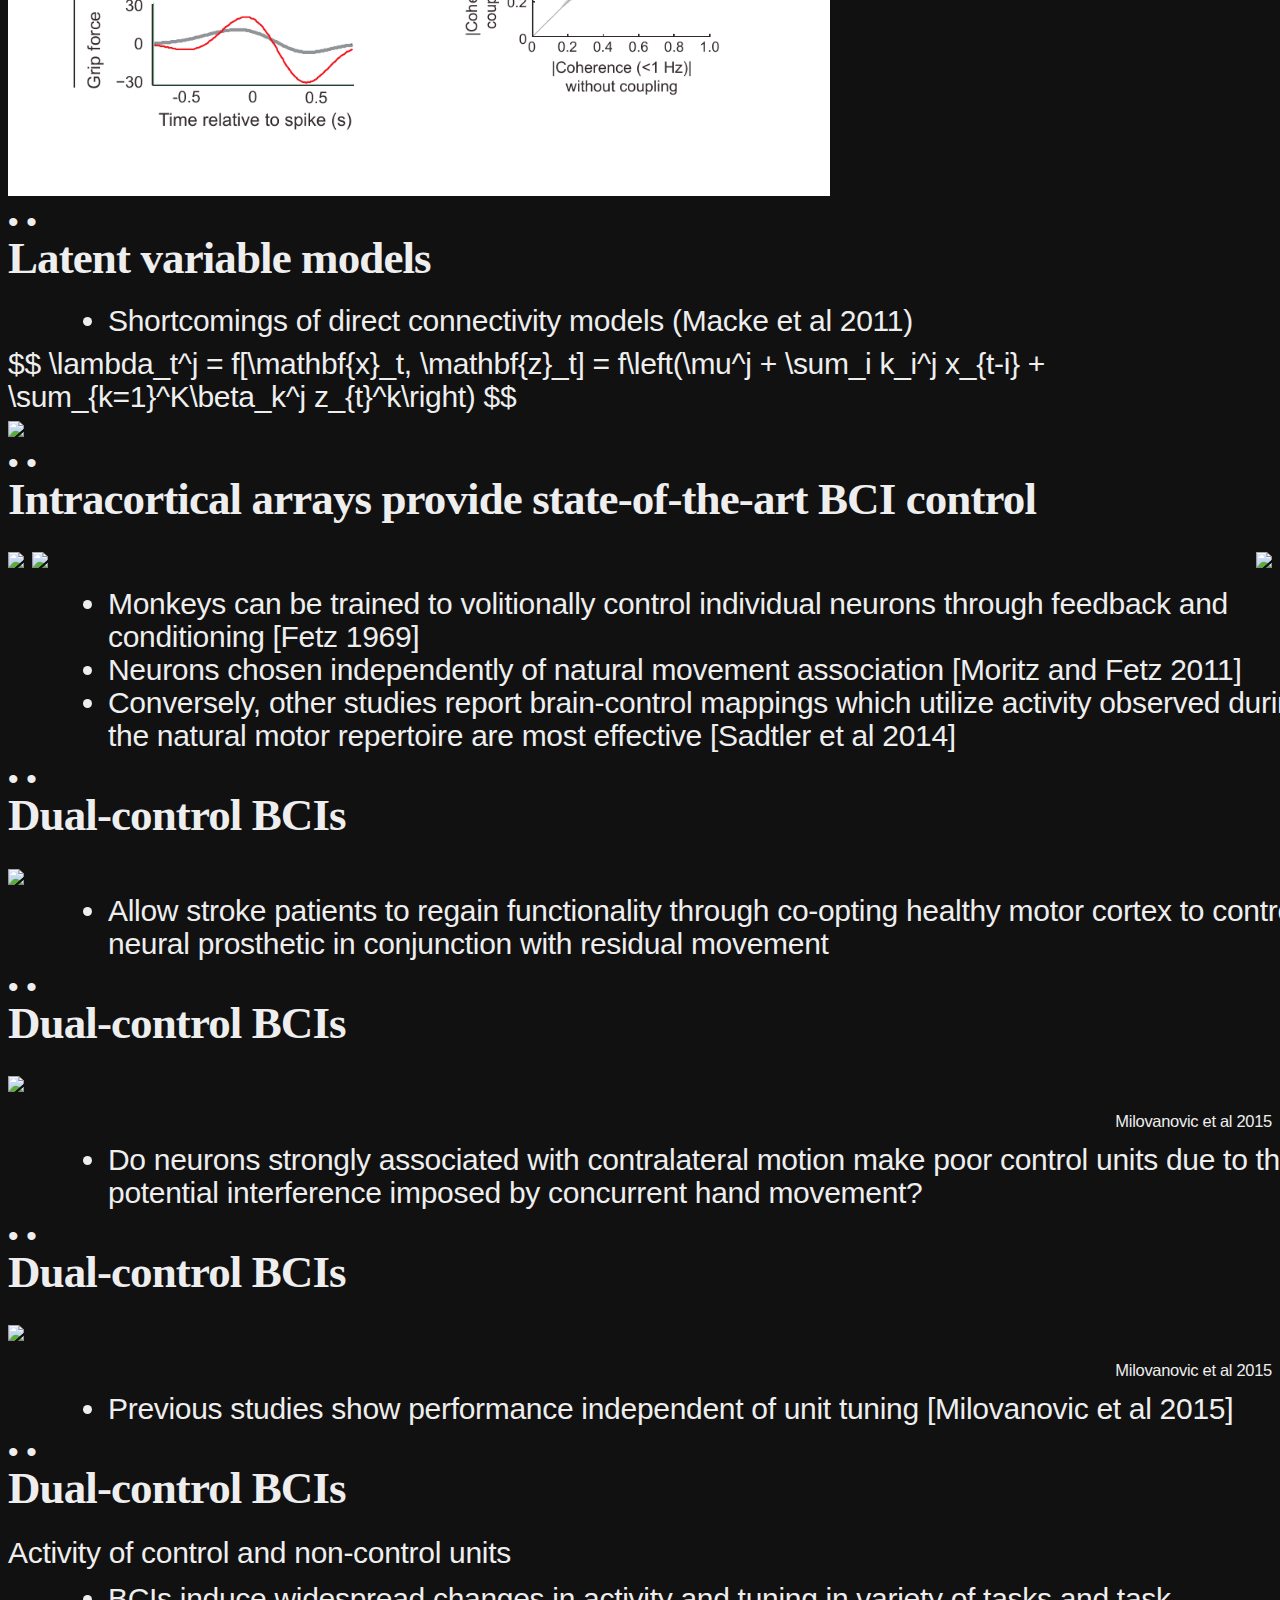
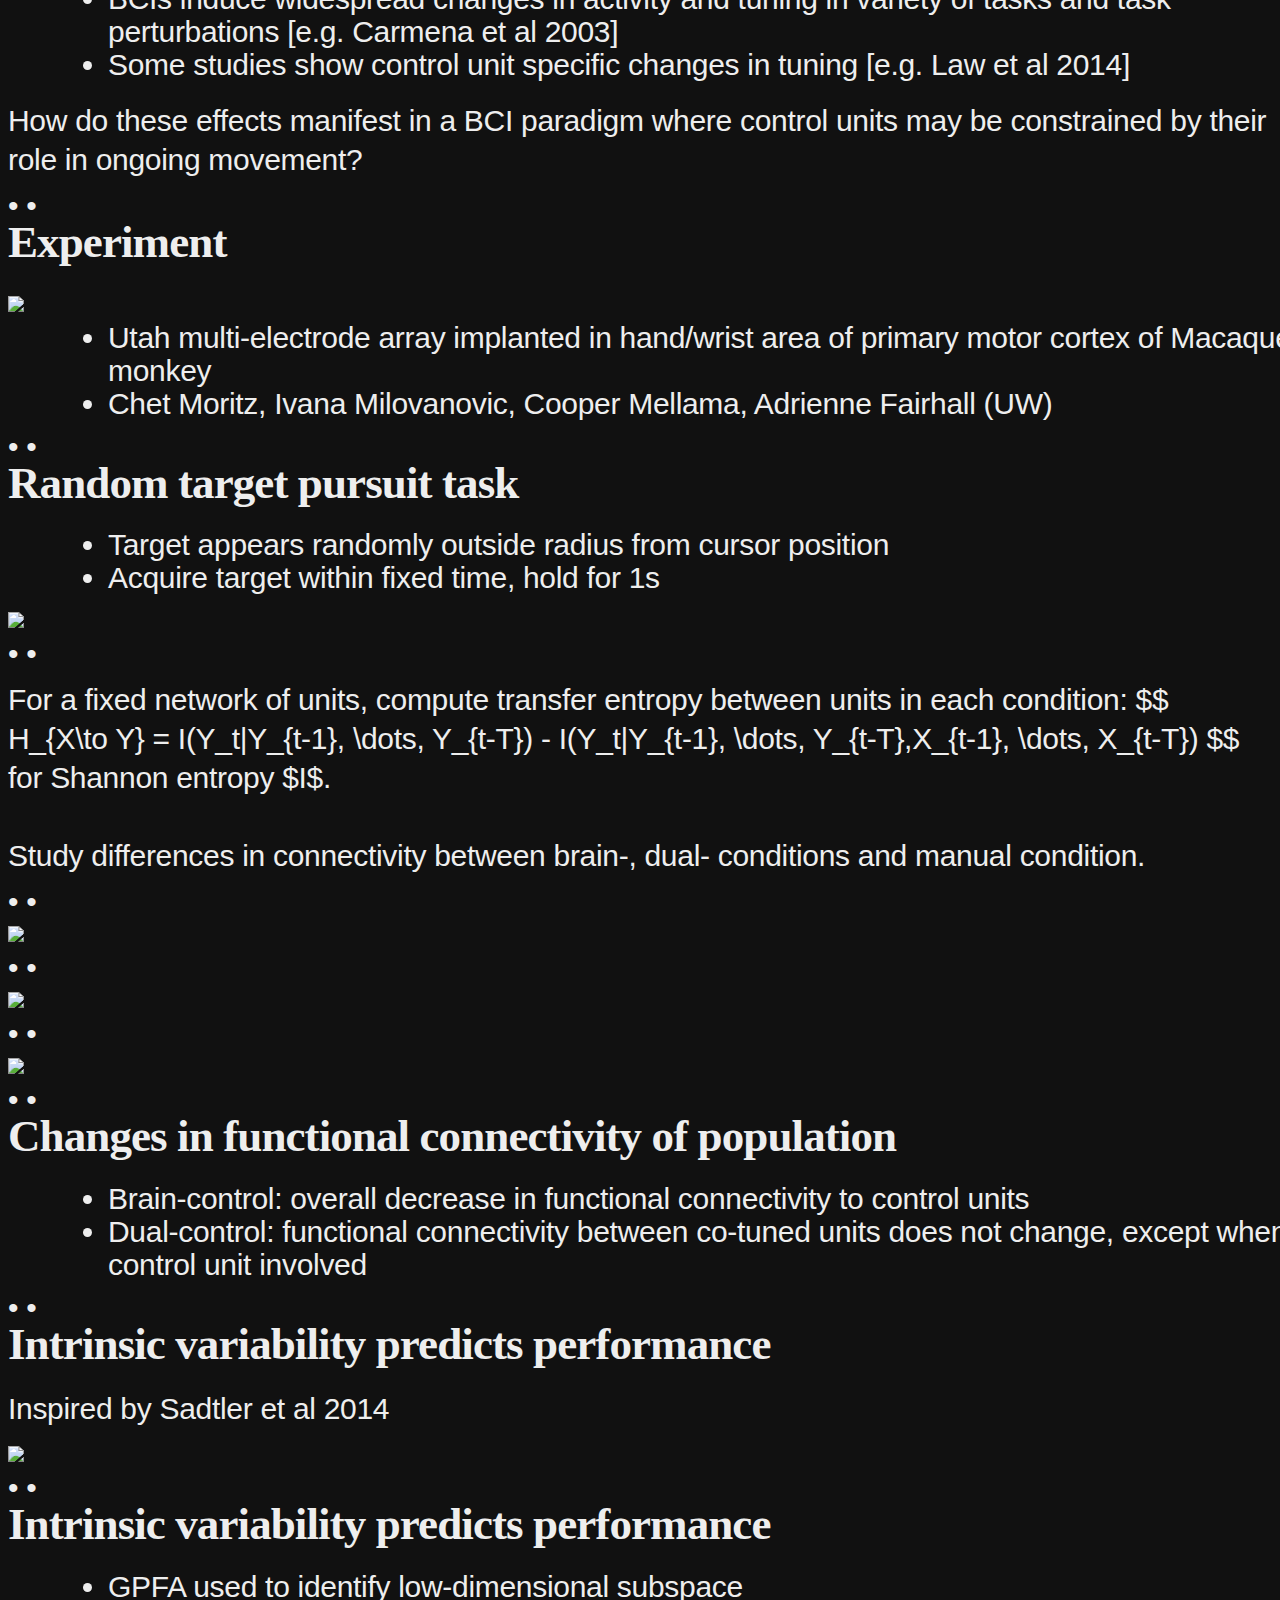
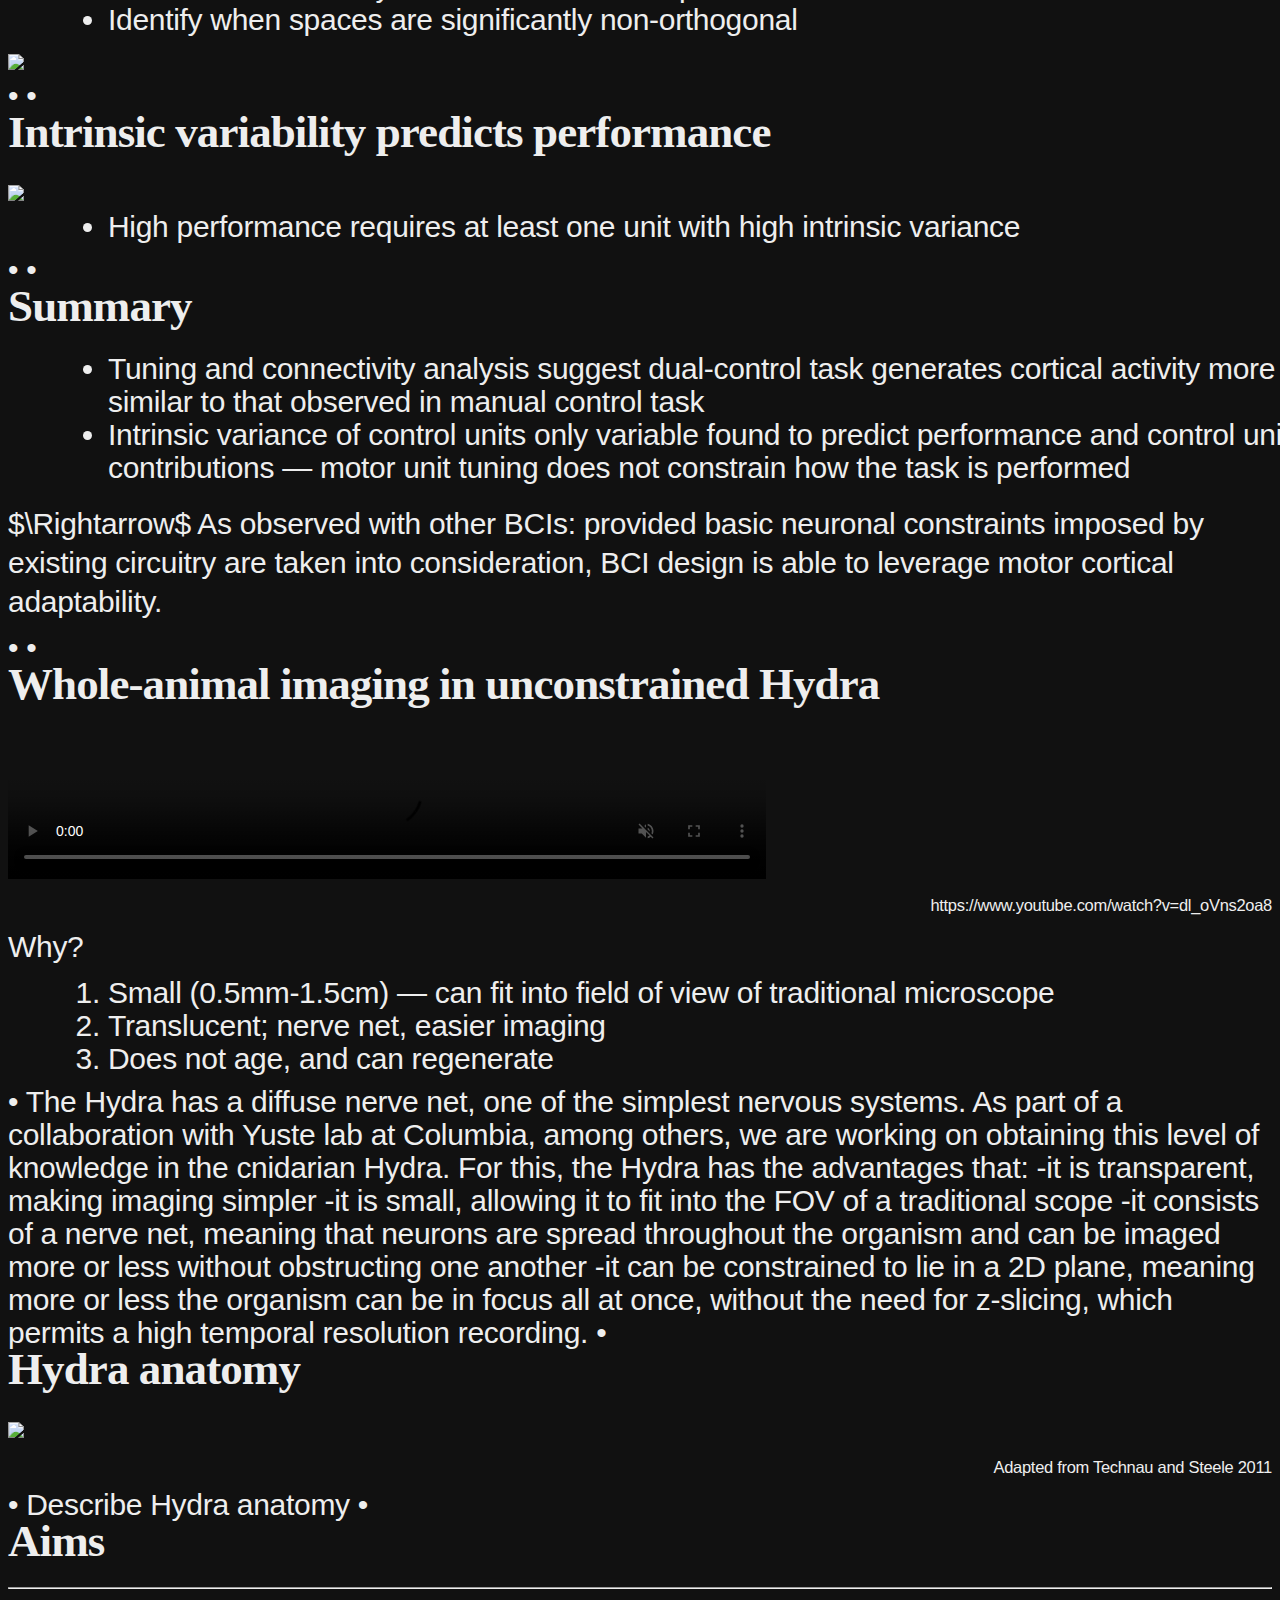
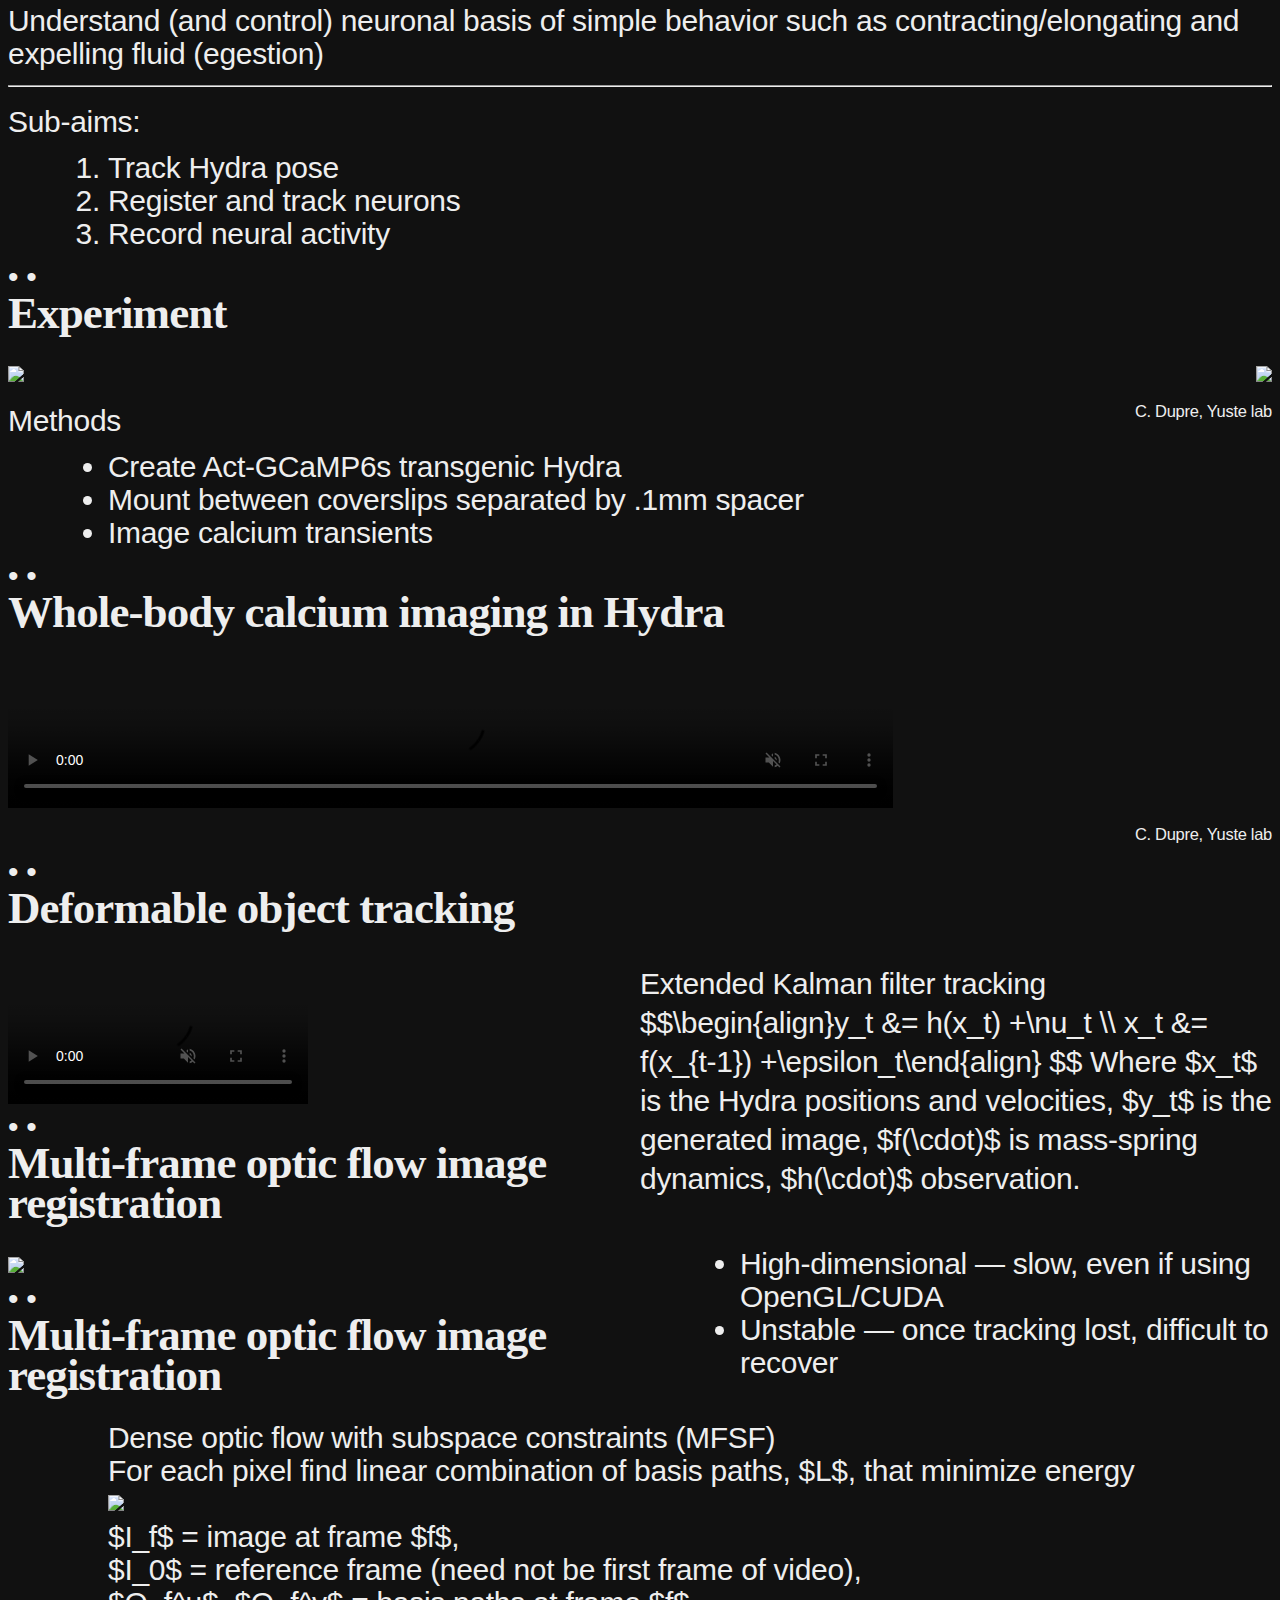
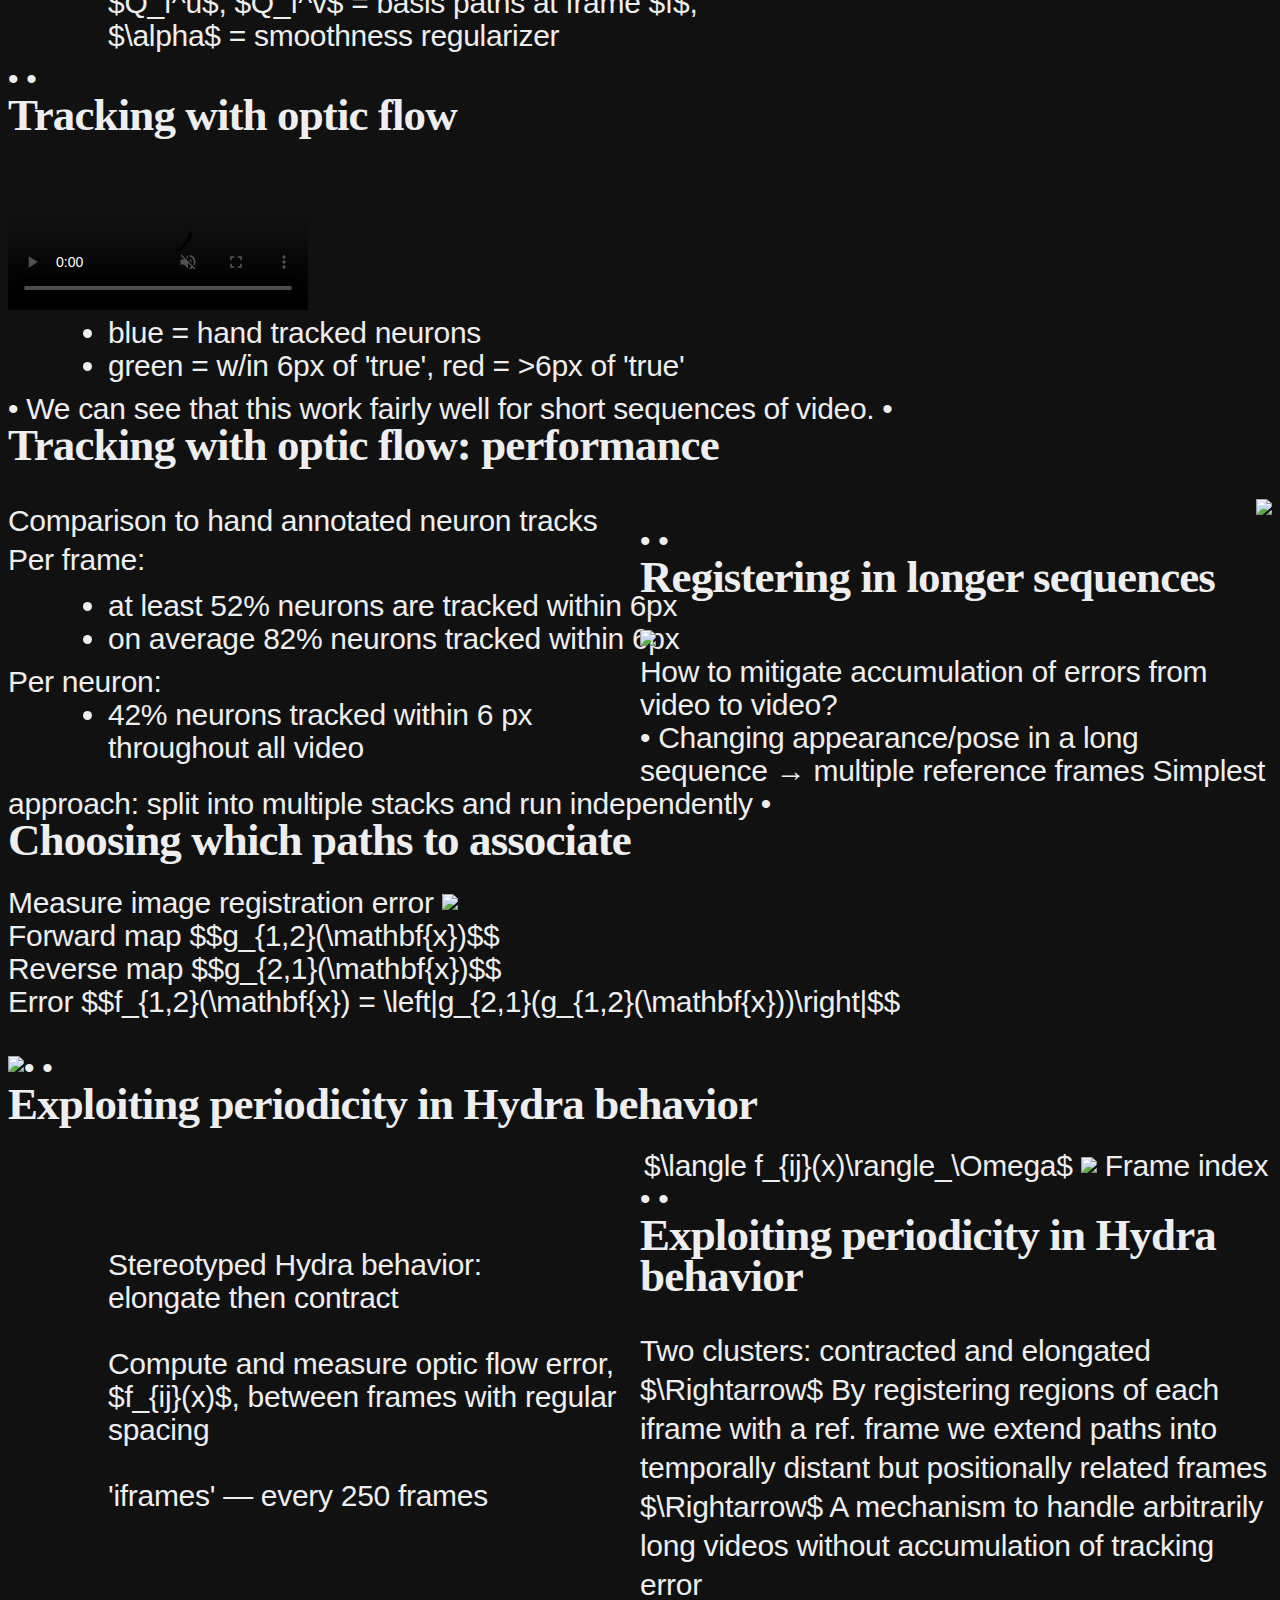
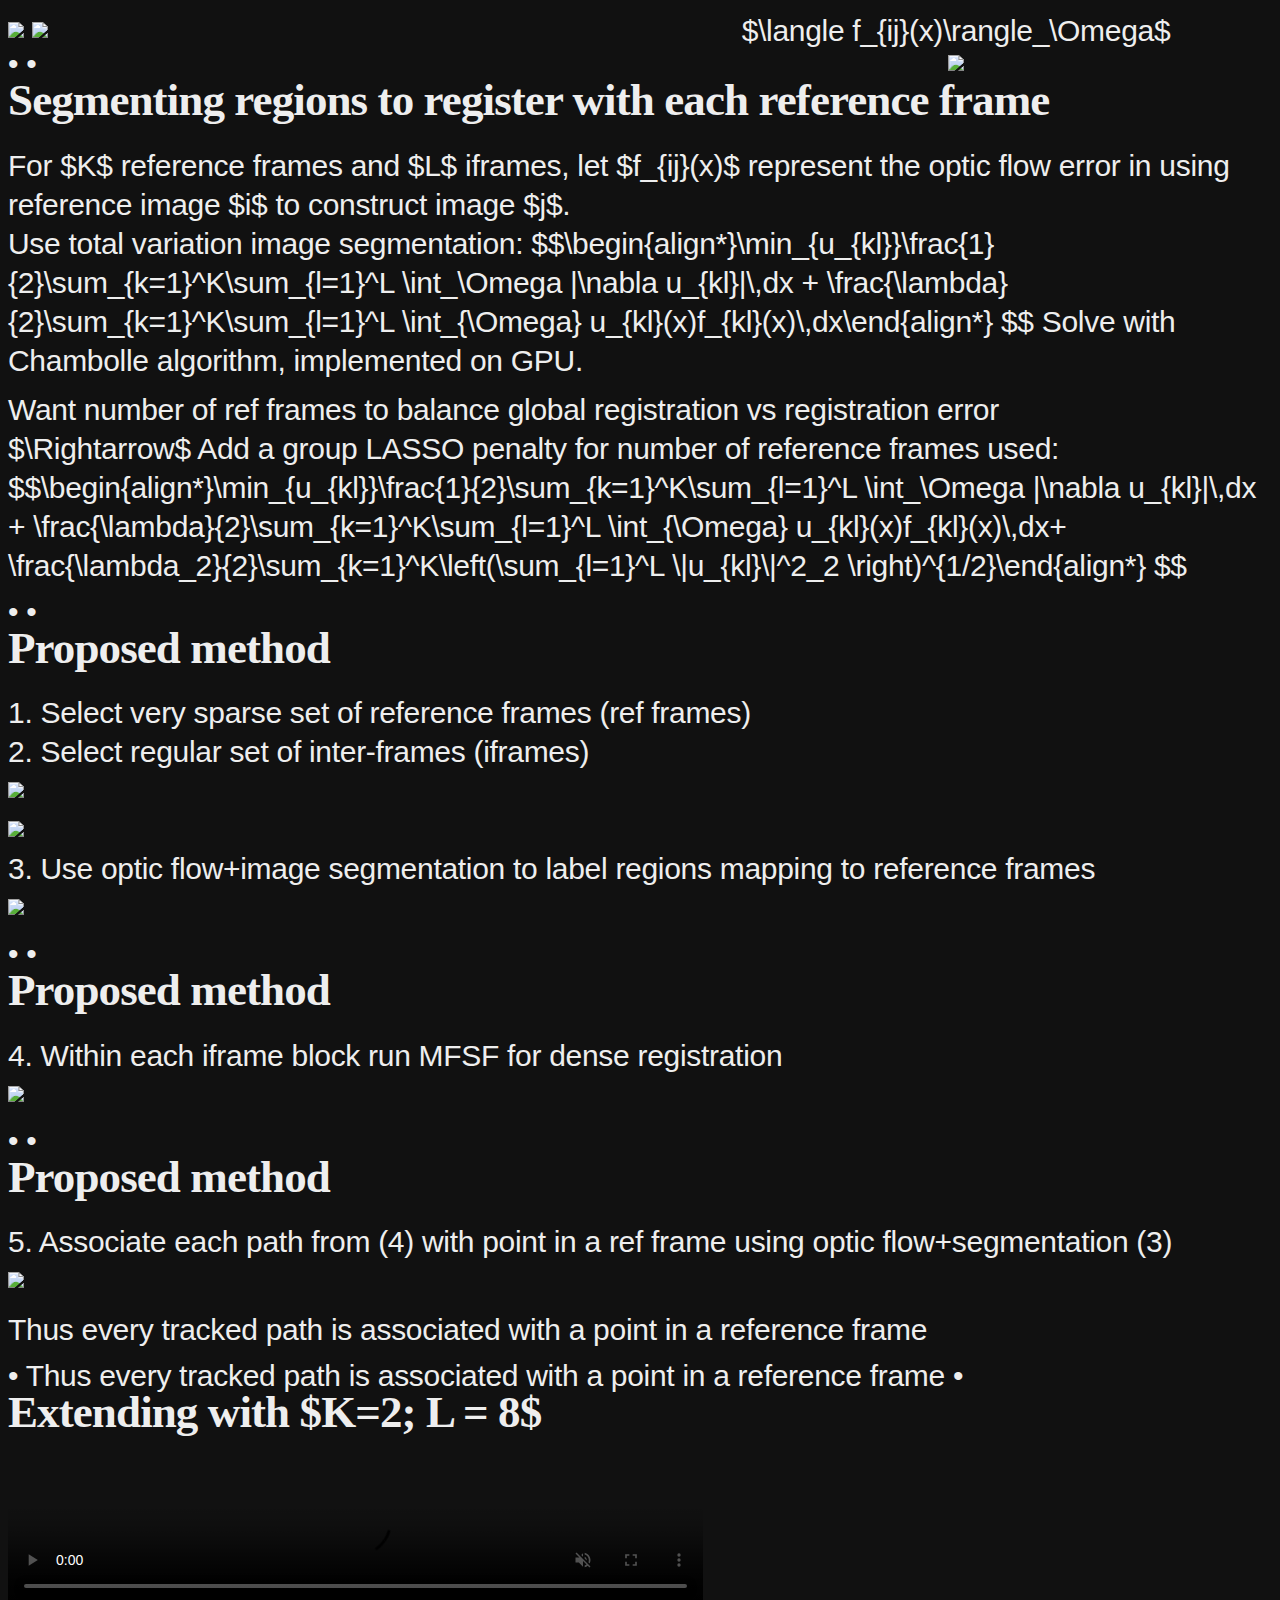
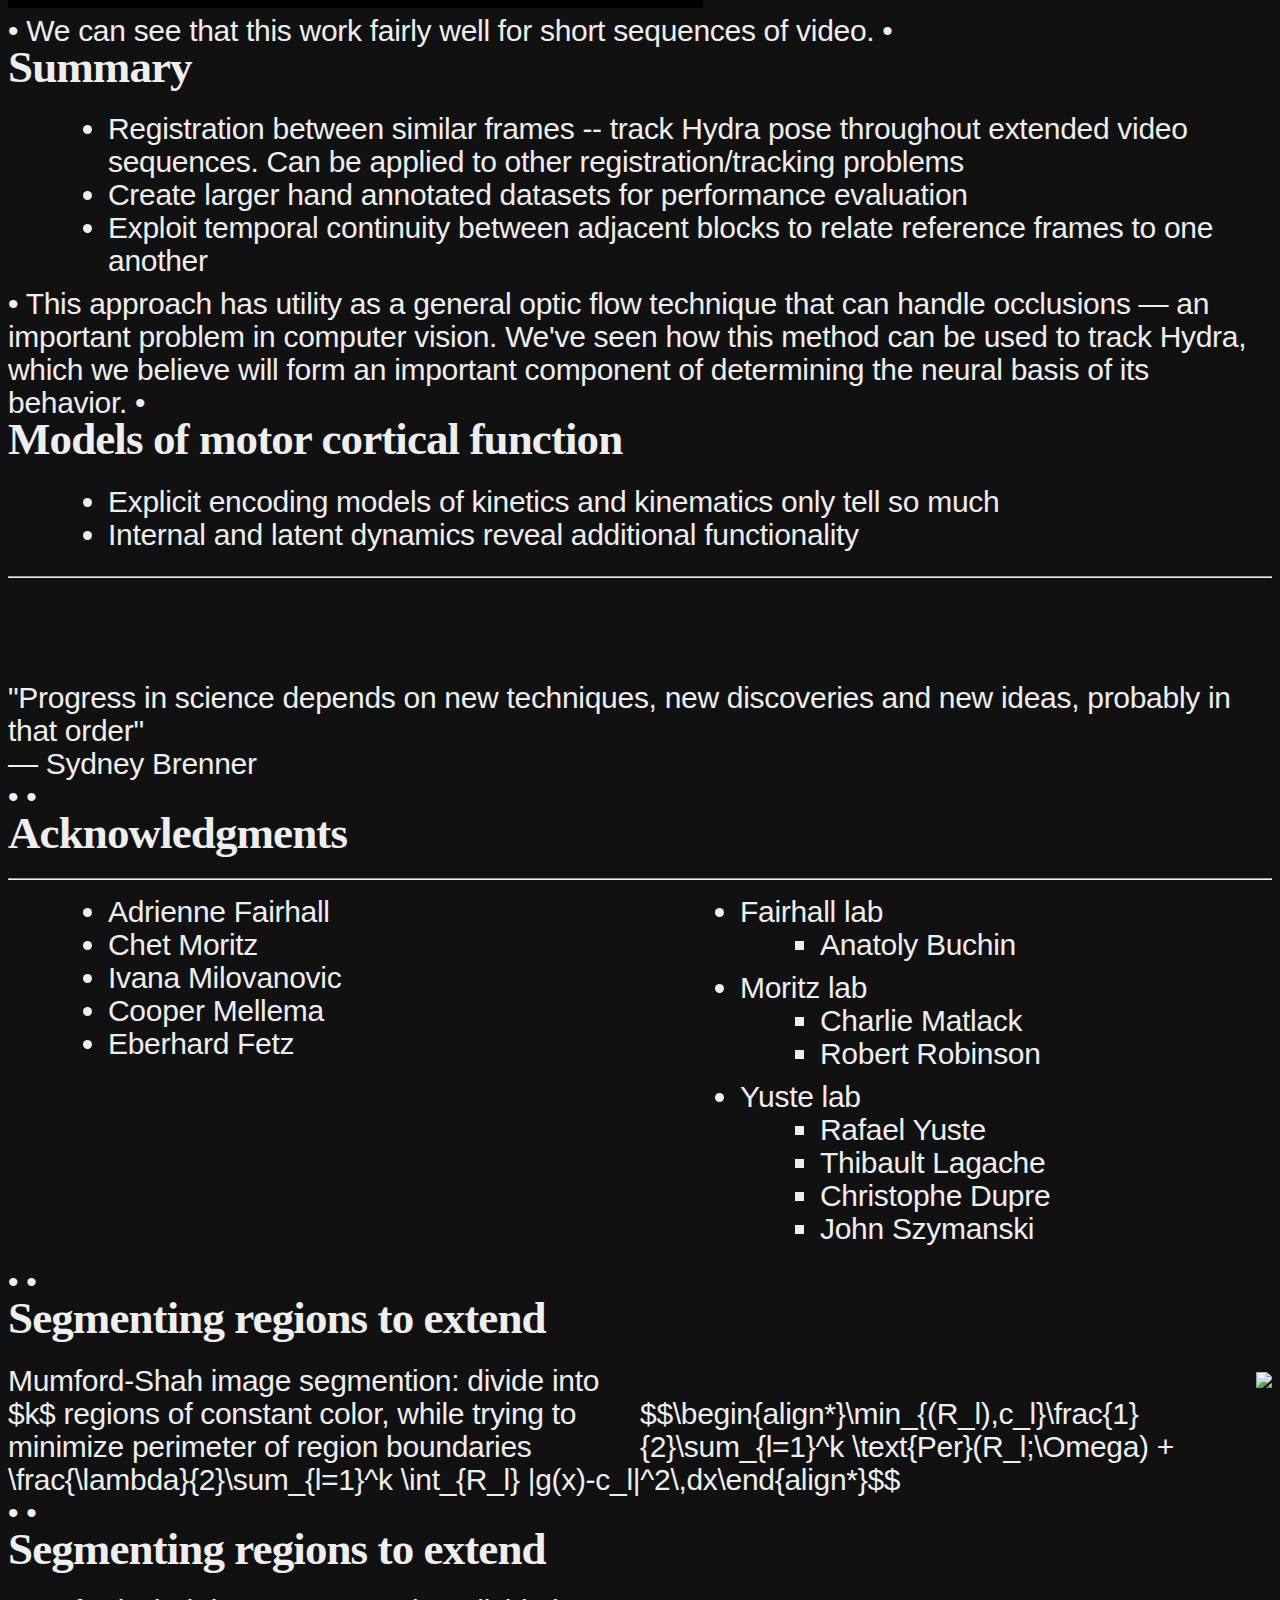
==== commit c51c5b3b: "Update opening slides" ====
--- a/slides.html
+++ b/slides.html
@@ -2,8 +2,8 @@
 <html lang="en">
   <head>
     <meta charset="utf-8">
-    <title>Unraveling principles of motor control: from nerve nets to neural prosthetics</title>
-    <meta name="viewport"
+    <title>Moving models of motor control forward, in theory and application</title>
+      <meta name="viewport"
 	  content="width=device-width, initial-scale=1.0, maximum-scale=1.0, user-scalable=no">
     <!--<link rel="stylesheet" href="reveal.js/css/reveal.min.css">-->
     <link rel="stylesheet" href="reveal.js/css/reveal.min.css">
@@ -34,9 +34,10 @@
     <div class="reveal">
       <div class="slides">
         <section data-background="assets/dst2_background.png">
-          <h1>Unraveling principles of motor control: from nerve nets to neural prosthetics</h1>
-	  <br><br>
-	  <p style="text-align: center; font-size: larger; text-shadow: 0px 0px 6px #000000;">Ben Lansdell<br> University of Washington - Applied Mathematics</p>
+          <h1>Moving models of motor control forward, in theory and application</h1>
+	  <br>
+	  <p style="text-align: center; font-size: larger; text-shadow: 0px 0px 6px #000000;">Ben Lansdell<br> University of Washington - Applied Mathematics<br><br>
+	  	Flatiron Institute, March 24th 2017</p>
 	  <aside class="notes">
 	    <span style="color: red">
 	    </span> •
@@ -46,20 +47,59 @@
 
 <!-- ----------------------------------------------------------------------- -->
 
-	<section data-transition="fade-in">
-		<h2>Outline</h2>
-		<ol>
-			<li class="fragment highlight-green"> Motor encoding in concurrent use brain-computer interfaces
-			<li> Whole-animal imaging analysis in cnidarian Hydra
-		</ol>
-	  <aside class="notes">
-	    <span style="color: red"></span> •
-	    • <span style="color: green"></span>
-	  </aside>
-	</section>
-
-	<section>
-		<h2>Motor cortical encoding and brain-computer interface (BCI) design</h2>
+
+	<section data-background-video="assets/nervous_noaudio.mp4">
+	  <aside class="notes">
+	    <span style="color: red"></span> •
+While we often think of neurons and brains as mediating our thoughts, decisions, memories, and perceptions, ultimately nervous systems exist to control and coordinate body movements rapidly over large distances. Motor control principles are widely varied throughout the animal kingdom, of course. From nerve nets in jellyfish to finely articulated hand and finger manipulations in primates. 
+
+The role nervous systems play in an organism’s behavior increases as we move to higher-organisms. Indeed, in simple organisms such as the cnidarian Hydra, which I’ll be talking about later, its behavior, while surprisingly complicated, can still be, to a large extent, significantly characterized by whole-body contractions and relaxations -- without a large degree of fine control. As one of the most distant organisms to ourselves to possess a nervous system, it appears largely as a thin veneer of control placed over an intricate chemical signalling system. Animals more closely related to ourselves, on the other hand, become significantly more neuron centric. It’s well known that our own brains consume a disproportionate amount of energy, and that neurons have the most diverse transcriptome of any cell type. 
+	    • <span style="color: green"></span>
+	  </aside>
+	</section>
+	
+		<section>
+    <img src="assets/monkey_activity.png" width="70%">
+	  <div style="text-align: left">
+	      In general $$y(t)\sim n[x(t)].$$
+	      But, starting simply: $$y(t)\sim n(\lambda(t)) = n(k*x(t)),$$
+	      where $k(\tau)$ are <em>feature vectors</em>.
+	  </div>
+
+	  <aside class="notes">
+	    <span style="color: red"></span> •
+	    Of course, the nervous system of higher animals is vastly more structured than the nervous systems of something like a jelly fish, and it is also a lot larger. This means that determining mechanisms for particular behaviors involves many technical challenges. In general we simply don’t have the ability to simultaneously observe all relevant parts of the nervous system’s activity, at high enough temporal and spatial resolution, in order to piece things together. 
+
+		Thus, when studying the function of neural circuits in animals such as primates, an important component of determining a neuron’s role in particular behaviors is a characterization of the relationship its spiking activity with external variables, either motor outputs or sensory inputs. 
+
+		We can ask what its neural activity encodes.
+	    • <span style="color: green"></span>
+	  </aside>
+	</section>
+
+	<section>
+	  <h2>Linear non-linear Poisson models</h2>
+	    <img src="assets/glmuncoupled_white.svg" width="60%">
+	    <p class="rcred">Adapted from Aljadeff, Lansdell, Fairhall, Kleinfeld Neuron 2016</p>
+	  	<div style="text-align: left;">
+	      Let $Y(t)$ count spikes up to time $t$. <br>
+	      In discrete time bins, $\mathbf{t}=(0, h, 2h, \dots, T)$, let $y_i$ be number of spikes $\in(t_{i-1}, t_i]$:
+	       $$\begin{align*}y_t &\sim \text{Poisson}(\lambda_t),\\
+	       \lambda_t &= f[\mathbf{x}_t, y_t] = f\left(\mu + \sum_i k_i x_{t-i} + \alpha_i y_{t-i}\right)\end{align*}$$	  </div>
+	  <aside class="notes">
+	    <span style="color: red"></span> •
+Roughly, we can think of these models as characterizing the input/output relationships that capture how spiking activity, generally at the single-neuron level, is related to external variables: either sensory signals or motor output. These models focus on a description of the statistical nature of this relationship without any direct attempt to establish mechanisms; rather, they provide a compact representation of the components in a stimulus that cause a neuron to spike.
+
+These models have been particularly successful in studying sensory systems, I would argue. 
+
+The form of the feature vectors, nonlinearity, and history dependencies can reveal properties of the system that test theoretical concepts, such as how efficiently the stimulus is encoded by a neuron and how robust the encoding is to noise. For example, changes in the feature under different stimulus conditions can reveal the system’s ability to adapt to, or cancel out, correlations in the sensory input. Further, changes in the nonlinearity reveal how the system can modulate its dynamic range as the intensity of the stimulus evolves. While representing neuronal spiking through a predictive statistical model is only a limited aspect of neural computation, it is a fundamental first step in establishing function and guiding predictions as to the structure of neural circuitry. The key to any predictive model of a complex input/output relationship is dimensionality reduction, i.e., a simplification of the number of relevant variables that are needed to describe the stimulus.
+
+	    • <span style="color: green"></span>
+	  </aside>
+	</section>
+
+	<section>
+		<h2>Encoding models and motor cortex</h2>
 	    <img src="assets/soccer.png" width="50%">
 
 <ul>
@@ -69,8 +109,55 @@
 </ul>
 	    <aside class="notes">
 	    <span style="color: red"></span> •
-
-Encoding of kinetic and kinematic parameters of motor output in primary motor cortex are known to be complex. The source of this complexity is an interesting scientific question, but also one of relevance to the design of brain computer interfaces for the purpose of neural prosthetic control. Optimal BCI performance is likely to be acheived through a mix of how we decode neural activity and an understanding of the adaptation processes that take place within the user.
+Just a simple characterization of this relationship in motor cortex, however, becomes more controversial. 
+
+In the first half of the talk today I’ll be discussing encoding models of motor cortex in primates and their application in brain computer interfaces. In the second half I’ll be talking about efforts in lower-organisms such as cnidaria to record and measure comprehensively an organisms neural activity and its behavior, insights from which may one day be used to help study more sophisticated nervous systems, like those of mammals. 
+
+	    • <span style="color: green"></span>
+	  </aside>	</section>
+
+	<section data-background-color="#ffffff">
+		<h2>Encoding models and motor cortex</h2>
+		Grip and reach task<br>
+	    <img src="assets/glm_motor_vaadia.png" width="45%">
+	    <p class="rcred">Aljadeff et al 2016</p>
+	  	<div style="text-align: left;">
+	  		Network GLM:
+	       $$
+	       \lambda_t^j = f[\mathbf{x}_t, \mathbf{y}_t] = f\left(\mu + \sum_i k_i x_{t-i} + \sum_{j=1}^N\alpha_i^j y_{t-i}^j\right)
+	       $$
+	       </div>
+
+	    <aside class="notes">
+	    <span style="color: red"></span> •
+
+	    • <span style="color: green"></span>
+	  </aside>	</section>
+
+	<section data-background-color="#ffffff">
+		<h2>Encoding models and motor cortex</h2>
+	    <img src="assets/glm_motor.png" width="65%">
+
+	    <aside class="notes">
+	    <span style="color: red"></span> •
+
+	    • <span style="color: green"></span>
+	  </aside>	</section>
+
+	<section>
+		<h2>Latent variable models</h2>
+		<ul>
+			<li> Shortcomings of direct connectivity models (Macke et al 2011)
+		</ul>
+	    <div style="text-align: left;">
+	       $$
+	       \lambda_t^j = f[\mathbf{x}_t, \mathbf{z}_t] = f\left(\mu^j + \sum_i k_i^j x_{t-i} + \sum_{k=1}^K\beta_k^j z_{t}^k\right)
+	       $$
+	   </div>
+	    <img src="assets/intrinsic_manifold_white.svg" width="70%">
+
+	    <aside class="notes">
+	    <span style="color: red"></span> •
 
 	    • <span style="color: green"></span>
 	  </aside>	</section>
@@ -91,11 +178,6 @@
 	    </ul>
 	  <aside class="notes">
 	    <span style="color: red"></span> •
-So I'll be talking today about brain computer interfaces that do rely on adaptation of activity of motor cortical activity 
-
-Current state-of-the-art BCI control is achieved via intra-cortical brain signals. With these signals, studies have shown that monkeys can be trained to volitionally control individual neurons through a process of biofeedback and operant conditioning. Thus such BCIs rely on adapation processes.
-
-In these tasks, there is evidence that neural activity can be chosen independently of natural movement association, reflecting the remarkable adaptability of motor cortical activity. However despite this adaptability, other BCI studies observe that brain-control mappings which utilize activity observed during the natural motor repertoire are most effective. These contrasting findings suggest that, provided basic neuronal constraints imposed by existing circuitry are understood, next-generation BCI design may be able to better leverage the brain’s inherent adaptability.
 	    • <span style="color: green"></span>
 	  </aside>
 	</section>
@@ -109,9 +191,6 @@
    		</ul> 
 	  <aside class="notes">
 	    <span style="color: red"></span> •
-Most BCI studies to date focus on control of external devices alone. These do not require concurrent motor output of the subject, which frees the neurons or single units controlling the BCI (henceforth control units) to modify their activity as needed to perform the task. In concurrent use cases, however, in which both motor output and brain control are required to perform a task, much less is known about how control units are able to modify their activity to peform the task. 
-
-Concurrent control of natural movement and BCI output may be useful in cases of brain injury. For example, when the motor cortex of one hemisphere is damaged by stroke or trauma, a BCI-controlled neural prosthetic may be driven by the intact hemisphere. In this case cortical circuits in the intact hemisphere may be tasked with both producing movement of the unaffected limb, while also restoring function to the affected, ipsilateral limb using a BCI. 
 	    • <span style="color: green"></span>
 	  </aside>
 	</section>
@@ -125,7 +204,6 @@
    		</ul>
 	  <aside class="notes">
 	    <span style="color: red"></span> •
-While subpopulations of neurons encoding ipsilateral motion are a candidate control source for the BCI following stroke, a robust interface may require recording from the larger population of neurons involved in natural, contralateral control. Do neurons strongly associated with contralateral motion make poor control units due to the potential interference imposed by concurrent hand movement? Assuming that the brain area recorded from has some causal role in motor control, it seems that at least some neurons could present challenges for BCI control for this reason.
 	    • <span style="color: green"></span>
 	  </aside>
 	</section>
@@ -139,7 +217,6 @@
 	    </ul>
 	  <aside class="notes">
 	    <span style="color: red"></span> •
-In a previous study we observed that a monkey was able to use all tested pairs of single cortical units to control a BCI task. Overall performance in this dual-control task was similar, regardless of the control units’ directional tuning. Explain figure.
 	    • <span style="color: green"></span>
 	  </aside>
 	</section>
@@ -156,14 +233,11 @@
 
 	  <aside class="notes">
 	    <span style="color: red"></span> •
-How is this control achieved? Does this adaptability occur only for the control units? Or it requires population changes in activity?
-
-Previous studies of the behavior of control and non-control unit activity reveal widespread changes in activity and tuning preferences in a variety of tasks and task perturbations. In addition to these changes other studies showed specific changes for the control units compared with those not involved in the control. How do these unit specific effects manifest in a BCI paradigm where control units may be additionally constrained by their role in ongoing movement?
-	    • <span style="color: green"></span>
-	  </aside>
-	</section>
-
-	<section>
+	    • <span style="color: green"></span>
+	  </aside>
+	</section>
+
+	<section data-background-color="#ffffff">
 	<h2>Experiment</h2>
 <img src="assets/Figure 1_monkey_ver3.png">
 	<ul>
@@ -173,11 +247,6 @@
 	</ul>
 	  <aside class="notes">
 	    <span style="color: red"></span> •
-In this study we design a dual-control BCI that requires both BCI control and ongoing motor output are driven by the same cortical region, requiring control units to dissociate their activity from the circuits controlling the movement. The task requires that a monkey acquire a target in two dimensions, one dimension controlled by a BCI while the other is controlled using natural motor control of the wrist contralateral to the recorded hemisphere (Figure 1).
-
-This task allows us to investigate how primary motor cortical neural activity can be decoupled from natural motion. Other concurrent-use BCIs demonstrate similar robustness, albeit often with some adaptation period required. Here we examine whether dissociation from wrist motion occurs specifically for control units, or whether this dissociation is associated with changes in tuning, functional connectivity at the population level. 
-
-We also compare the motor cortical activity observed during the dual-control task to a standard brain-control task which requires the monkey acquire targets only through BCI control. To determine baseline tuning, variability and connectivity of the recorded population, the monkey first performed a manual control (MC) target-pursuit task that only involved acquiring targets through wrist motion. When compared to this manual control task, we observe widespread changes in tuning of both control and non-control units for the brain-control and dual-control tasks.
 	    • <span style="color: green"></span>
 	  </aside>
 	</section>
@@ -196,77 +265,6 @@
 	</section>
 
 	<section>
-	  		<p>Simple linear tuning model:
-	  		$$ n^i_t = \alpha_x x_t + \alpha_y y_t + c + \epsilon_t$$</p>
-	  		<ul>
-	  		<li>Provides measure of preferred tuning angle $\theta$ and tuning strength<br>
-	  		<li>Units chosen with preferred tuning 90 rotated from dual control direction
-	  		</ul>
-	    <img src="assets/fig2a.png">
-	    <ul>
-	    	<li>Widespread changes in unit tuning between conditions, for control and non-control units alike
-	    </ul> 
-	  <aside class="notes">
-	    <span style="color: red"></span> •
-During both the brain control and dual control tasks we measure how units change their tuning to wrist motion, and compared this tuning to that observed during the manual control task. Our goal was to understand the overall differences in neural activity that underlie performance of the brain-control task compared to the dual-control task where wrist motion is also required. By fitting a linear tuning model to each unit throughout a session, we first analyzed changes in tuning to wrist motion between different tasks. The linear model provides a simple measure of a unit’s preferred wrist velocity, given by a tuning angle and tuning strength (see Methods). 
-
-When comparing to the manual control task, we observed significant changes in average tuning angle (p < 0.001; two sided t-test, Figure 2A,B) and average tuning strength (p < 0.001, Figure 2C) for units in both the brain control and dual control task. To minimize the possibility that 90o of visual feedback rotation could by itself result in observed changes in tuning angle, we also conducted a control task, where visual feedback was not rotated, and observed similar results (Figure S2).
-	    • <span style="color: green"></span>
-	  </aside>
-	</section>
-
-	<section>
-	    <img src="assets/fig2bII.png" width="70%">
-	    <p>Compared to activity during manual control</p>
-	    <ul>
-	    	<li> Brain-control:<ul>
-	    		<li>44% control units significantly change tuning angle
-	    		<li>28% non-control units significantly change tuning angle
-	    	</ul>
-	    	<li> Dual-control:<ul>
-	    		<li>21% control units significantly change tuning angle 
-	    		<li>19% non-control units significantly change tuning angle
-	    	</ul>
-	    </ul> 
-	  <aside class="notes">
-	    <span style="color: red"></span> •
-We found that during the brain control task, 56% of control units and 72% of non-control units did not significantly change their tuning angle compared to the manual control task. However, in dual control, unit tuning angles were more constrained by wrist motion, with 79% of control units and 81% of the non-control units having a similar tuning angle as in manual control (Figure 2 A,B). Indeed, during the brain control task there was a significantly greater change in the tuning angle of the control units compared to non-control units (p=0.008, two sided t-test). In contrast, specific modification of control unit tuning was not observed in dual control, where preferred direction changed similarly for both types of units (p=0.699, two sided t-test). 
-	    • <span style="color: green"></span>
-	  </aside>
-	</section>
-
-	<section>
-	    <img src="assets/fig2c.png" width="70%">
-	    <ul>
-	    <li>No control unit specific changes in tuning strength
-	    </ul> 
-	  <aside class="notes">
-	    <span style="color: red"></span> •
-To assess possible lasting effects of previous brain control trials, the monkey performed another manual control task after the dual control task. During this manual control session, hereafter the post-manual control session, the majority of units had the same tuning angle as in the first manual control task (correlation coefficient 0.99; Figure 2A). 
-	    • <span style="color: green"></span>
-	  </aside>
-	</section>
-
-	<section>
-	    <img src="assets/connectivity_all.png" width="70%">
-	  <aside class="notes">
-	    <span style="color: red"></span> •
-We next considered how the relationships between pairs of units depended on the task. To evaluate this, we used a measure of functional connectivity, transfer entropy. The transfer entropy of two random processes, from x_t to y_t, measures the information about y_t obtained by observing the history of x_t, conditioned on the history of y_t (see methods). We note that functional connectivity is a statistical relationship and should not be taken to imply synaptic connection.,
-	    • <span style="color: green"></span>
-	  </aside>
-	</section>
-
-	<section>
-	    <img src="assets/connectivity_to_one.png" width="70%">
-
-	  <aside class="notes">
-	    <span style="color: red"></span> •
-We investigated the relation between control units and co-tuned unit activity during the dual control task. As described above, in dual control most units maintain their association with wrist motion observed in manual control. However, the control units are required to modulate their activity independently of this association. Thus we might expect that they will subsequently exhibit less of a relation with units with which they were previously co-tuned with, and that this will manifest as a change in the functional connectivity between control and co-tuned units. According to this hypothesis the dual-control task requires control unit activity to become specifically less dependent on co-tuned neural activity. We therefore used a directed measure of functional connectivity, transfer entropy, to measure this independence.
-	    • <span style="color: green"></span>
-	  </aside>
-	</section>
-
-	<section>
 		<p>
 	  	For a fixed network of units, compute transfer entropy between units in each condition:
 	  	$$
@@ -275,41 +273,34 @@
 	  	for Shannon entropy $I$. <br><br>
 
 	  	Study differences in connectivity between brain-, dual- conditions and manual condition.<p>
-	    
-	    <p style="text-align: center"><img src="assets/te_changes.png" width="70%" style="text-align: center"></p>
-
-	  <aside class="notes">
-	    <span style="color: red"></span> •
-We focused on changes in connectivity that occurred between manual control and brain or dual control tasks for different subpopulations of unit pairs (see Methods). Overall, we observed a widespread change in the transfer entropy between manual control and the brain and dual control conditions. This change was smallest between the pre- and post- manual recordings, with the brain and dual control conditions showing larger changes in functional connectivity (Figure 3A). The changes for both brain control (R2 = 0.212) and dual control (R2 = 0.221) were similar (Figure 3A). 
-	    • <span style="color: green"></span>
-	  </aside>
-	</section>
-
-	<section>
+	  <aside class="notes">
+	    <span style="color: red"></span> •
+	    • <span style="color: green"></span>
+	  </aside>
+	</section>
+
+	<section data-background-color="#ffffff">
 	    <img src="assets/TE_part1.png" width="70%">
 
 	  <aside class="notes">
 	    <span style="color: red"></span> •
-We then compared the change in connectivity for control units versus non-control units. We observed that between brain and manual control, control units decreased their connectivity significantly more than non-control units. We observed the same trend when comparing changes in connectivity between dual and manual control (Figure 3B). Thus in both brain and dual control tasks, the control units become more independent from units than non-control units -- both tasks result in some control unit-specific dissociation.
-	    • <span style="color: green"></span>
-	  </aside>
-	</section>
-
-	<section>
+	    • <span style="color: green"></span>
+	  </aside>
+	</section>
+
+	<section data-background-color="#ffffff">
 	    <img src="assets/TE_part2.png" width="70%">
 
 	  <aside class="notes">
 	    <span style="color: red"></span> •
-We wondered if this control unit dissociation was specific to units that were co-tuned with the control unit. Indeed, comparing changes in connectivity to the control unit between brain and manual control showed a significant difference in the connectivity change for co-tuned units versus randomly selected units (p-value << 0.001 (1.5288x10-6) [rank sum] ; Figure 3C). However, comparing such changes in connectivity to the control unit between dual control and manual control does not reveal a significant difference (p-value = 0.5287 [rank sum]). Thus control units become more independent from co-tuned units than to other units in the brain control task, but not in the dual control task. 
-	    • <span style="color: green"></span>
-	  </aside>
-	</section>
-
-	<section>
+	    • <span style="color: green"></span>
+	  </aside>
+	</section>
+
+	<section data-background-color="#ffffff">
 	    <img src="assets/TE_part3.png" width="70%">
 	  <aside class="notes">
 	    <span style="color: red"></span> •
-This result is counterintuitive, given that the structure of the dual-control task was designed to effect the opposite result -- control unit specific independence. The possibility remains, however, that the brain control task leads to a higher degree of change in co-tuned units in general, and that the effect has nothing to do with whether or not a control unit is involved. Thus we also examined changes in connectivity to non-control units, from either co-tuned units or from non-co-tuned units (Figure 3D). In the brain control task, connectivity decreases significantly more for co-tuned units than for non-co-tuned units. This is similar to the result obtained in Figure 3C for control units. In dual control, however, connectivity changes significantly less for co-tuned units than for non-co-tuned units. In fact, between manual and dual control the overall change in connectivity for co-tuned units to non-control units is not significantly different from zero (p-value = 0.145). Thus, in dual control functional connectivity between co-tuned units is maintained, unless one of the units is a control unit, while in brain control there is an overall decrease in connectivity for co-tuned units, regardless independently of whether a control unit is involved.
 	    • <span style="color: green"></span>
 	  </aside>
 	</section>
@@ -322,7 +313,6 @@
 	  	</ul>
 	  <aside class="notes">
 	    <span style="color: red"></span> •
-This result is consistent with the tuning angle findings of the previous section, in which greater changes in tuning angle were observed in brain control compared to the changes in dual control (Figure 2B). Together these findings suggest that the manual component of the dual-control task holds both the tuning angles and connectivities between co-tuned units in similar states to that observed in manual control, except for connectivities involving the control units.
 • <span style="color: green"></span>
 	  </aside>
 	</section>
@@ -334,12 +324,11 @@
 
 	  <aside class="notes">
 	    <span style="color: red"></span> •
-Despite the insight that the connectivity and tuning analysis provide into the neural activity that underlies the dual control task, neither analysis was predictive of task proficiency. This is consistent with previous studies showing remarkable flexibility of motor cortical activity. Previous studies also demonstrate that neural variability measured during natural behavior -- intrinsic variability -- is a constraint on learning and proficiency of brain control tasks [11 -- Sadtler et al 2014]. Thus we investigated the role of intrinsic variability of the control neurons in relation to the variability of the entire neural population.
 • <span style="color: green"></span>
 	  </aside>
 	</section>
 
-	<section>
+	<section data-background-color="#ffffff">
 		<h2>Intrinsic variability predicts performance</h2>
 <ul>
 <li> GPFA used to identify low-dimensional subspace
@@ -348,17 +337,13 @@
 	    <img src="assets/gpfa_perf.png" width="30%">
 	  <aside class="notes">
 	    <span style="color: red"></span> •
-We began by identifying a low-dimensional space that characterizes a high proportion of the variance observed during natural movements from the manual control recordings. We used Gaussian process factor analysis (GPFA) to identify this space, which we term the intrinsic space (similar to the intrinsic manifold proposed by Sadtler et al 2014 [11 -- Sadtler et al 2014]). In line with this terminology, we term the variance of each recorded unit during the manual control task its intrinsic variability. When a brain control task is performed, the activity from just two neurons determines the cursor position. The activity of these two neurons thus comprises a brain-control space (Figure 4A). Based on [11 -- Sadtler et al 2014], we hypothesized that more proficient brain-control and dual-control would occur when the brain-control space and the intrinsic space share some amount of alignment. We observed that in the brain control task, but not in the dual control task, performance is significantly higher when the brain-control and intrinsic spaces are indeed non-orthogonal (Figure 4B).	
-
-Need to mention that when we try GLM type encoding models, as well as linear models,
-we observe no relation between tuning and performance.<br>
     • <span style="color: green"></span>
 	  </aside>
 	</section>
 
 <!-- ----------------------------------------------------------------------- -->
 
-	<section>
+	<section data-background-color="#ffffff">
 	  <h2>Intrinsic variability predicts performance</h2>
 	    <img src="assets/Figure5_ver2c.png" width="60%">
 	    <ul>
@@ -366,7 +351,6 @@
 	    </ul> 
 	  <aside class="notes">
 	    <span style="color: red"></span> •
-To measure each unit’s contribution to the target acquisition task, we constructed a metric which quantifies the amount of influence each control unit has over the cursor trajectory. Since the cursor trajectory was determined through a moving average model weighing the contribution from each control unit, we selected a Granger causality-type metric (see methods). We validated this metric using synthetic cursor data generated through a weighted contribution of two neurons (Figure S4). Not surprisingly, we observed that a high value of this control metric for at least one of the control neurons is required for dual control task proficiency (Figure 5A).
 	    • <span style="color: green"></span>
 	  </aside>
 	</section>
@@ -378,18 +362,6 @@
 	  		<li> Intrinsic variance of control units only variable found to predict performance and control unit contributions &#8212; motor unit tuning does not constrain how the task is performed
 	  	</ul>
 	  	<p>$\Rightarrow$ As observed with other BCIs: provided basic neuronal constraints imposed by existing circuitry are taken into consideration, BCI design is able to leverage motor cortical adaptability.</p>
-	  <aside class="notes">
-	    <span style="color: red"></span> •
-	    • <span style="color: green"></span>
-	  </aside>
-	</section>
-
-	<section data-transition="fade-in">
-		<h2>Outline</h2>
-		<ol>
-			<li> Motor encoding in concurrent use brain-computer interfaces
-			<li class="fragment highlight-green"> Whole-animal imaging analysis in cnidarian Hydra
-		</ol>
 	  <aside class="notes">
 	    <span style="color: red"></span> •
 	    • <span style="color: green"></span>
@@ -448,7 +420,7 @@
 	<section>
 	<h2>Aims</h2>
 <hr>Understand (and control) neuronal basis of simple behavior such as contracting/elongating and expelling
-	    fluid</p>
+	    fluid (egestion)</p>
 	     <div>
 <hr><p>Sub-aims:</p>
 	  	<ol>
@@ -459,28 +431,11 @@
 	  </div>
 	  <aside class="notes">
 	    <span style="color: red"></span> •
-	    • Aims: understand (and control) simple behavior such as contracting and expelling
-	    water.
-
-	    Hydra periodically absorbs water (possibly through osmosis) and expells it all at once
-	    once reaching a certain size. Nerve free Hydra do not expell fluid, so we know this is
-	    a nervous system function.	
-
-	    Sub aim:
-	    In achieving this, a sub-aim is to be able to track the Hydra's pose and neurons throughout
-	    unconstrained behavior. This allows analysis of the Hydra's behavior, it's neural activity,
-	    and of course the relationship between the two.
-
-	    I will spend the 1st half of this talk describing a method for performing this tracking in
-	    videos of Hydra in which neurons have been tagged with GCamp6, allowing for their neural
-	    activity to be imaged. 
-
-	    Mention this is a collaboration with Rafa Yuste lab in Columbia
-	    • <span style="color: green"></span>
-	  </aside>
-	</section>
-
-	<section>
+	    • <span style="color: green"></span>
+	  </aside>
+	</section>
+
+	<section >
 	<h2>Experiment</h2>
 	  <div id="left">
 	    <img src="assets/hydrasetup.jpg" width="50%">
@@ -498,19 +453,6 @@
 		</ul>
 	  <aside class="notes">
 	    <span style="color: red"></span> •
-	    Methods
-	    - Hydra details
-	    Genetic calcium indicator. Modified plasmid which expresses GFP, to express GCaMP6.
-	    Injected in Hydra fertilized eggs. (Act-GCaMP6s transgenic Hydra)
-	    - imaging methods
-	    mounted specimens between two coverslips separated by .1mm spacer. Hollow cylinder
-	    imaged from the side. Transparent means can image activity of every one of its neurons.
-	    - experiment details:
-	    transients digital -- all or none -- fast risetimes and slow decays. Hydra neurons have
-	    action potentials, express sodium channels in their genome, simplest explanation
-	    of changes in flouresence is due to calcium influx due to action potential activity.
-	    As in mammalian neurons. Did not record Ca signals of intermediate amplitude suggests that
-	    capturing individual action potentials.
 
 	    • <span style="color: green"></span>
 	  </aside>
@@ -526,27 +468,6 @@
 	  <aside class="notes">
 	    <span style="color: red"></span> •
 
-	    How do we go about doing this tracking?
-
-	    Some issues:
-	    - neuron tracking (which if reliable would provide information about neural
-	    activity and body position) is problematic since not all neurons are visible
-	    at all times.
-	    - particle tracking thus has a track association problem
-	    - how are neurons reassociated once they become inactive then active again?
-
-	    As an aside, note that in the future we may have access to labeled neurons
-	    through the use of nanoparticles or genetic labels. This would greatly aid in the
-	    neuron tracking and body tracking by provided clear fiducial markers that can be consistently
-	    tracked. However, this is not available yet and remains an experimental
-	    challenge. Further, not all Hydra strains may have such labeling, and we would like
-	    methods that can tracking Hydra body in cases when we have flourescent labels for
-	    activity in epithelial cells which show muscle activity. In these datasets, individual
-	    cells may be hard to track and make out. Since we would like to do behavior analysis on
-	    these dataseta also, we will here tackle the problem of performing body tracking
-	    in cases where explicit fiducial markers are not present.
-
-	    For today let's take this as our problem.
 
 	    • <span style="color: green"></span>
 	  </aside>
@@ -575,15 +496,6 @@
 	</div>
 	  <aside class="notes">
 	    <span style="color: red"></span> •
-
-	    How do we go about doing this tracking?
-
-	    A solution is to then fit a parameterization or mesh to the body explicitly
-	    and to use this to perform neuron tracking.
-
-	    We can do this by adapting methods from deformable object tracking.
-
-	    However, as a very high dimensional state space model. these methods are slow, unstable, and difficult to recover from difficult Hydra motion. Once it's lost the Hydra, it can't recover.
 
 	    • <span style="color: green"></span>
 	  </aside>
@@ -649,15 +561,6 @@
 		</div>
 	  <aside class="notes">
 	    <span style="color: red"></span> •
-	    This method works fairly well for short sequences of video. Tracking 42%
-	    of all neurons is high enough to start to be useful, even if there's plenty
-	    of room for improvement.
-
-	    Further, it is fast and stable.
-
-	    However, it is not always appropriate to use the one reference frame for the
-	    Hydra, since it changes position quite significantly throughout a recording.
-	    (show video)
 	    • <span style="color: green"></span>
 	  </aside>
 	</section>
@@ -812,17 +715,6 @@
 	    • <span style="color: green"></span>
 	  </aside>
 	</section>
-
-	<!-- <section>
-	<h2>Combining reference frames through temporal continuity of neuron tracking</h2>
-	<video src="assets/mfsf_dm_combined.mp4" muted controls loop
-	 poster="assets/dst2.png" class="slideautostart"></video>
-	  <aside class="notes">
-	    <span style="color: red"></span> •
-	Allows for registration of neurons over videos of indefinite length
-	    • <span style="color: green"></span>
-	  </aside>
-	</section> -->
 
 	<section>
 	<h2>Summary</h2>
@@ -878,6 +770,8 @@
          	<li> Charlie Matlack </li>
          	<li> Robert Robinson</li></ul>
          <li> Yuste lab</li><ul>
+         <li> Rafael Yuste</li>
+         <li> Thibault Lagache</li>
          <li> Christophe Dupre</li>
          <li> John Szymanski</li></ul>
 	  	</ul>
@@ -976,19 +870,6 @@
 	    • <span style="color: green"></span>
 	  </aside>
 	</section>
-
-	<!-- <section>
-	<h2>Mumford-Shah image segmentation</h2>
-	<div id="left">
-		Proximal operaters $\pi_{F^*}$ and $\pi_G$ are pixel-wise projection onto convex sets $P$ and $U$<br>
-		$\Rightarrow$ Easy to implement on GPU
-	</div>
-	<div id="right"></div>
-	  <aside class="notes">
-	    <span style="color: red"></span> •
-	    • <span style="color: green"></span>
-	  </aside>
-	</section> -->
 
 	<section>
 	<h2>Segmentation of tracked regions</h2>
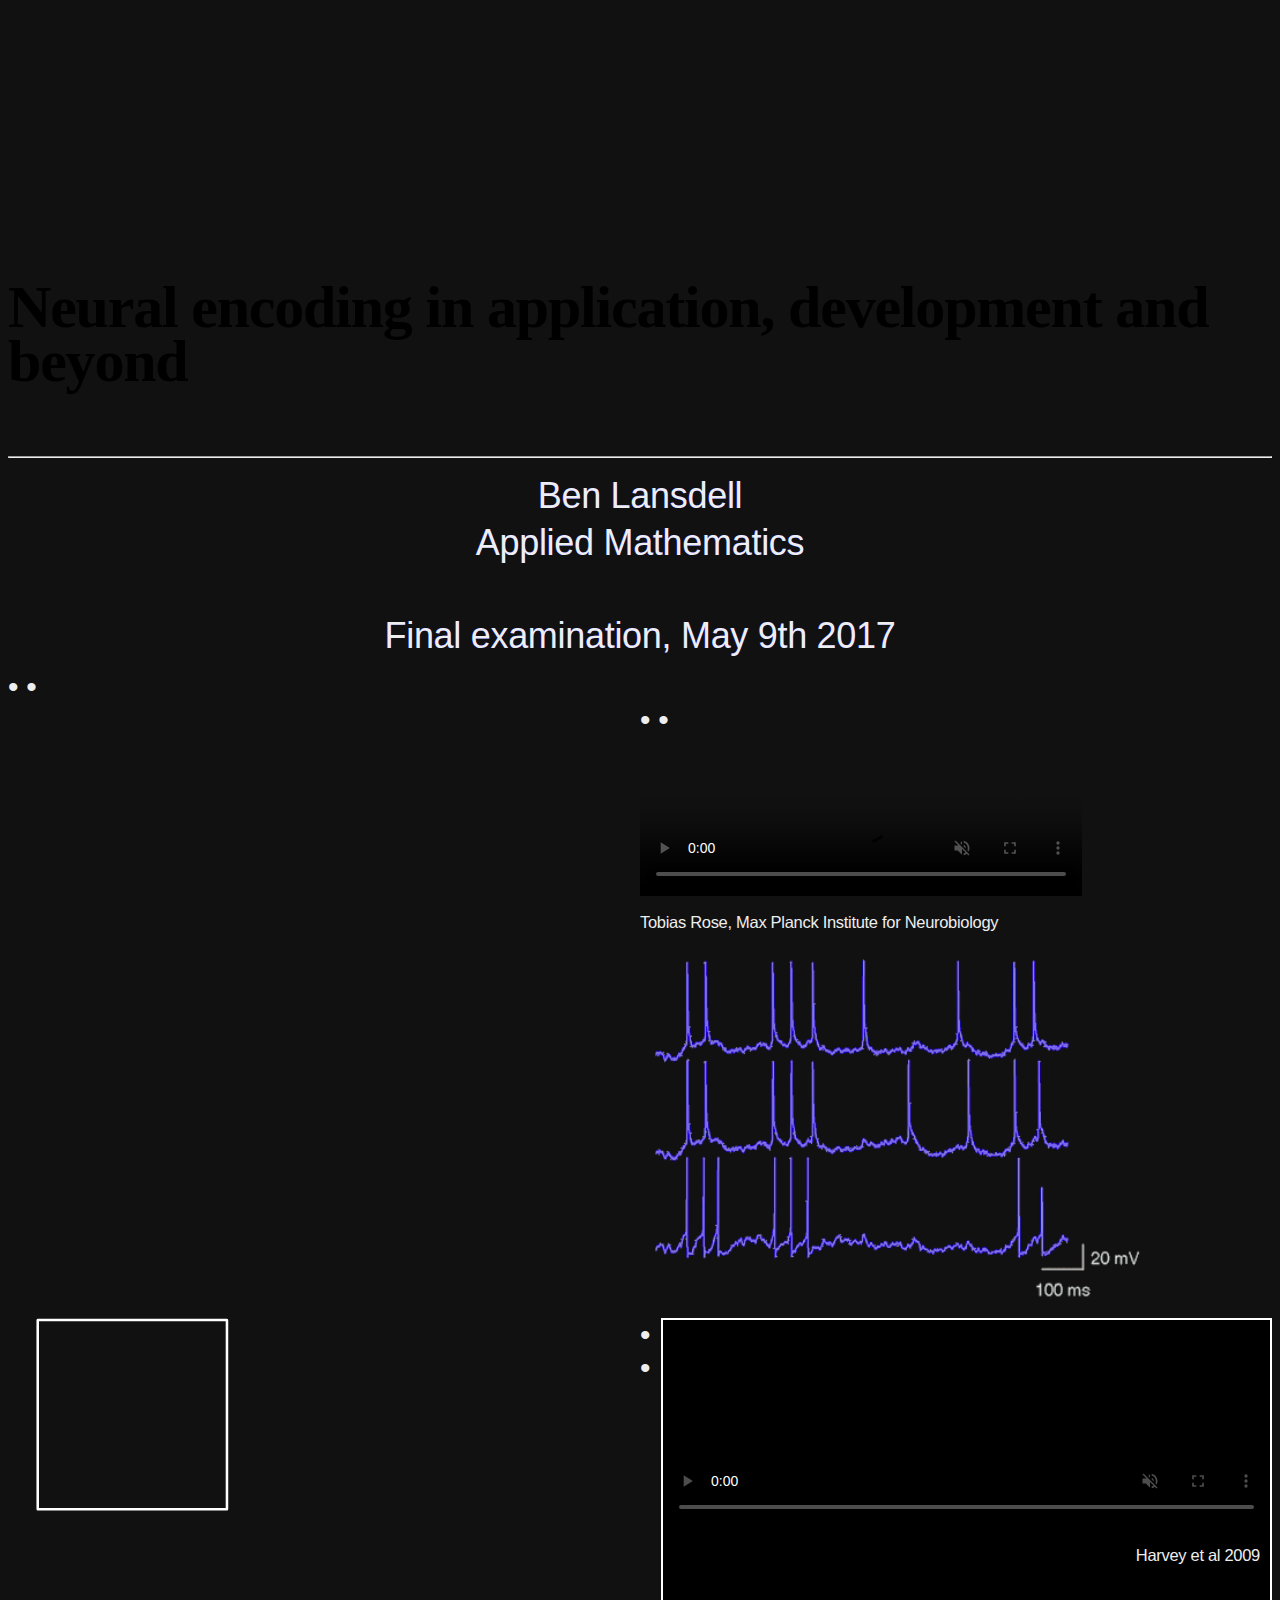
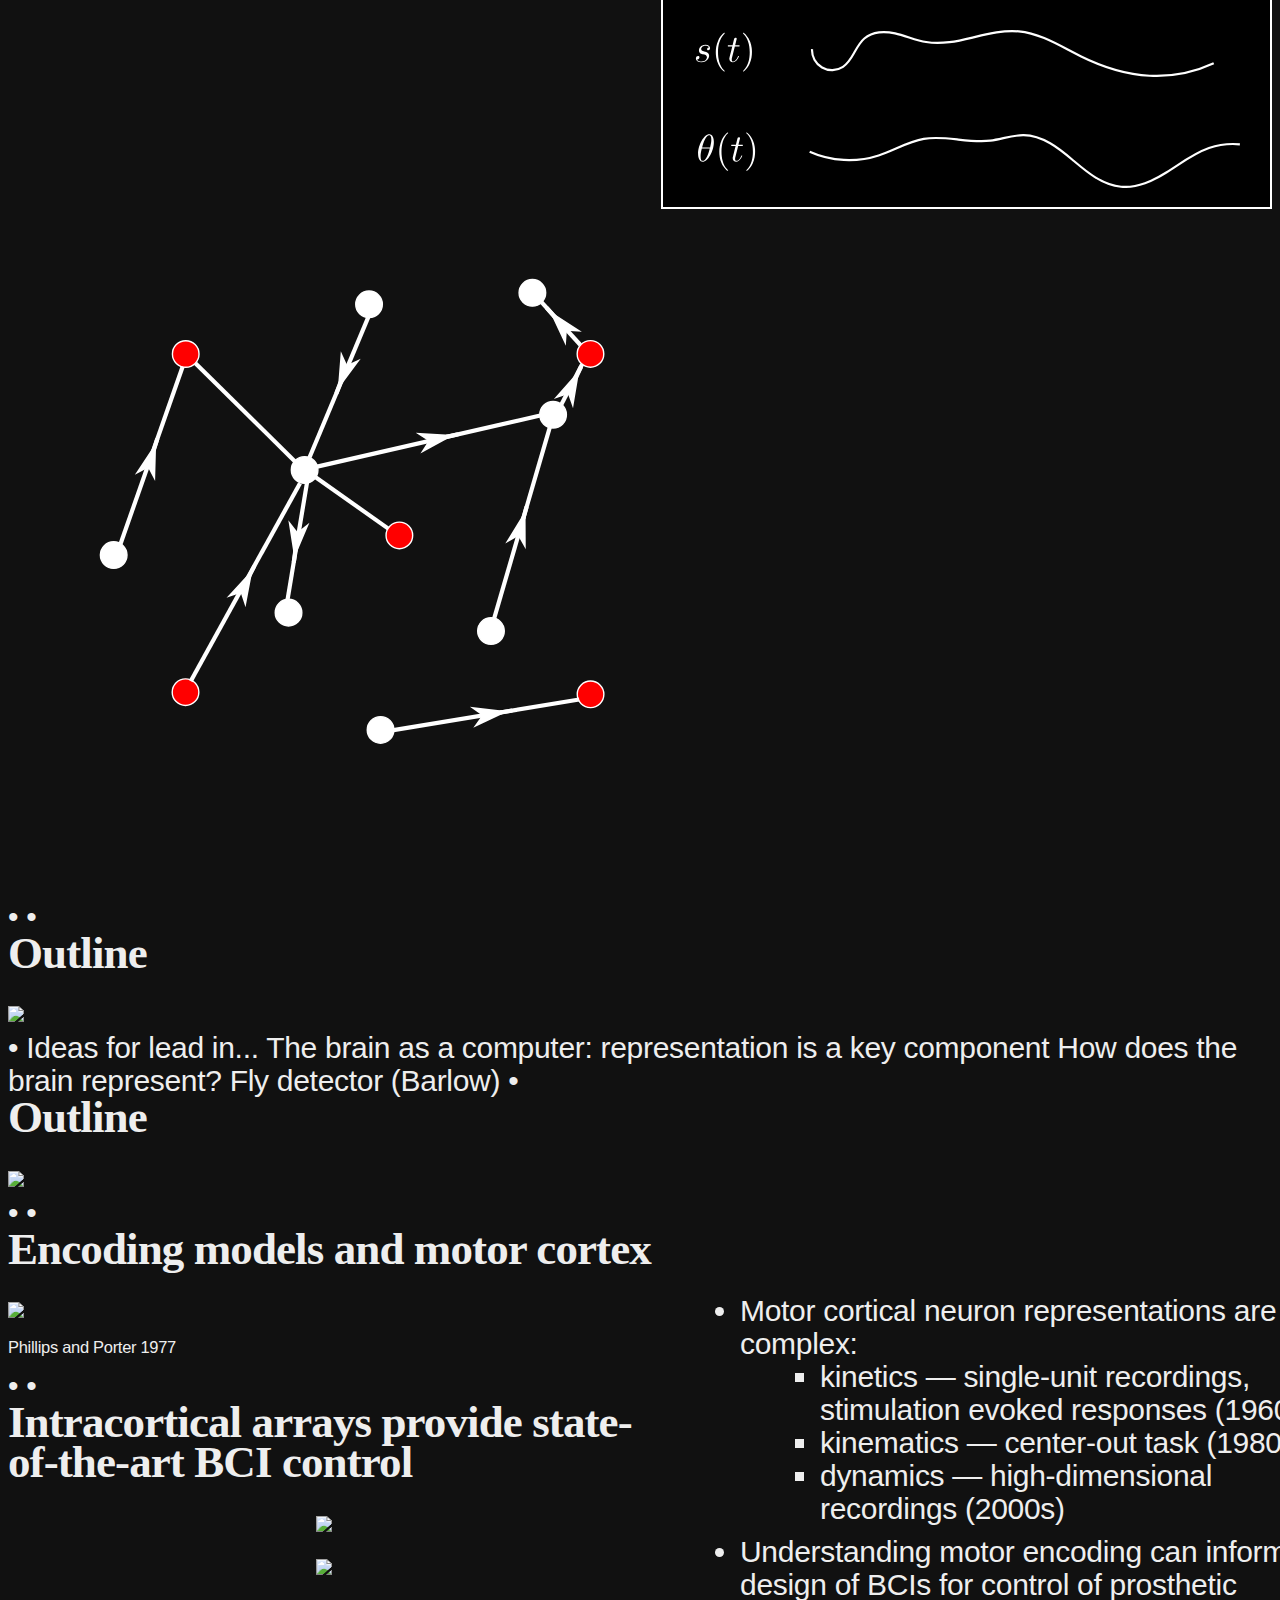
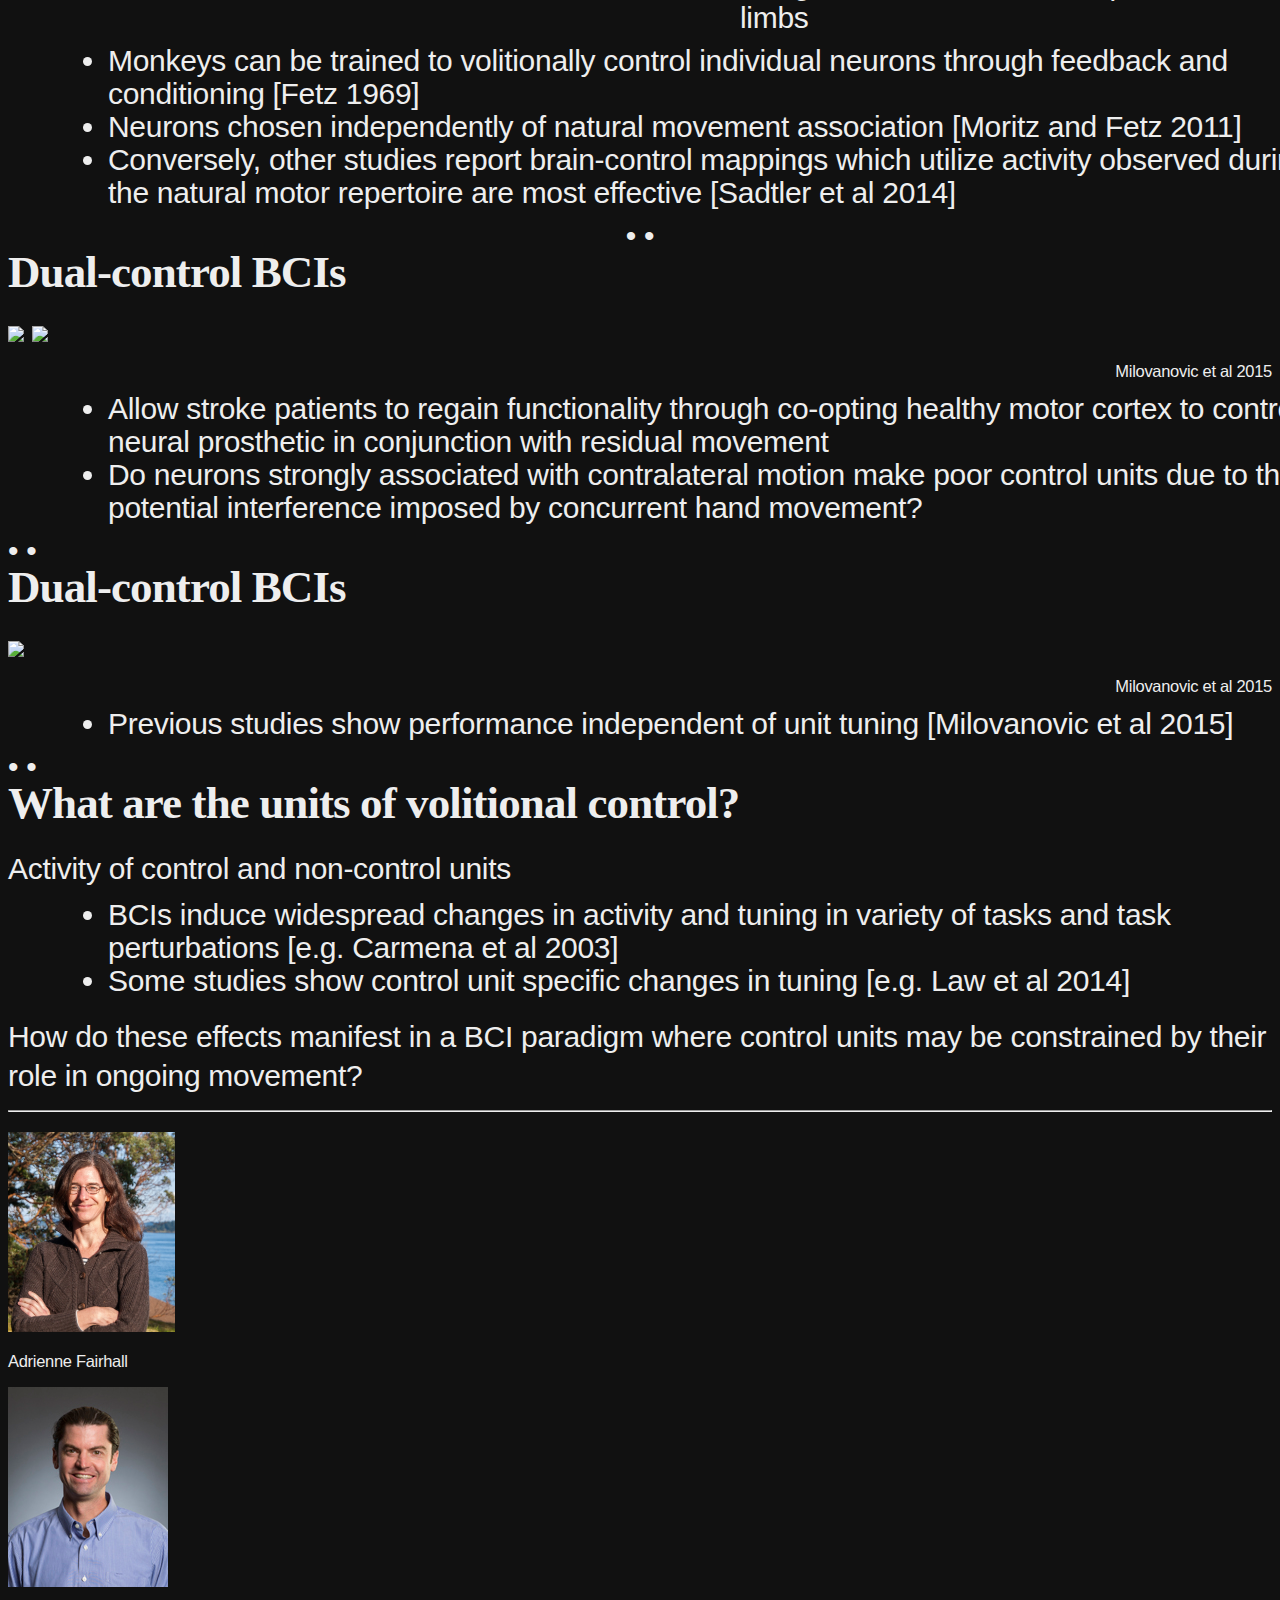
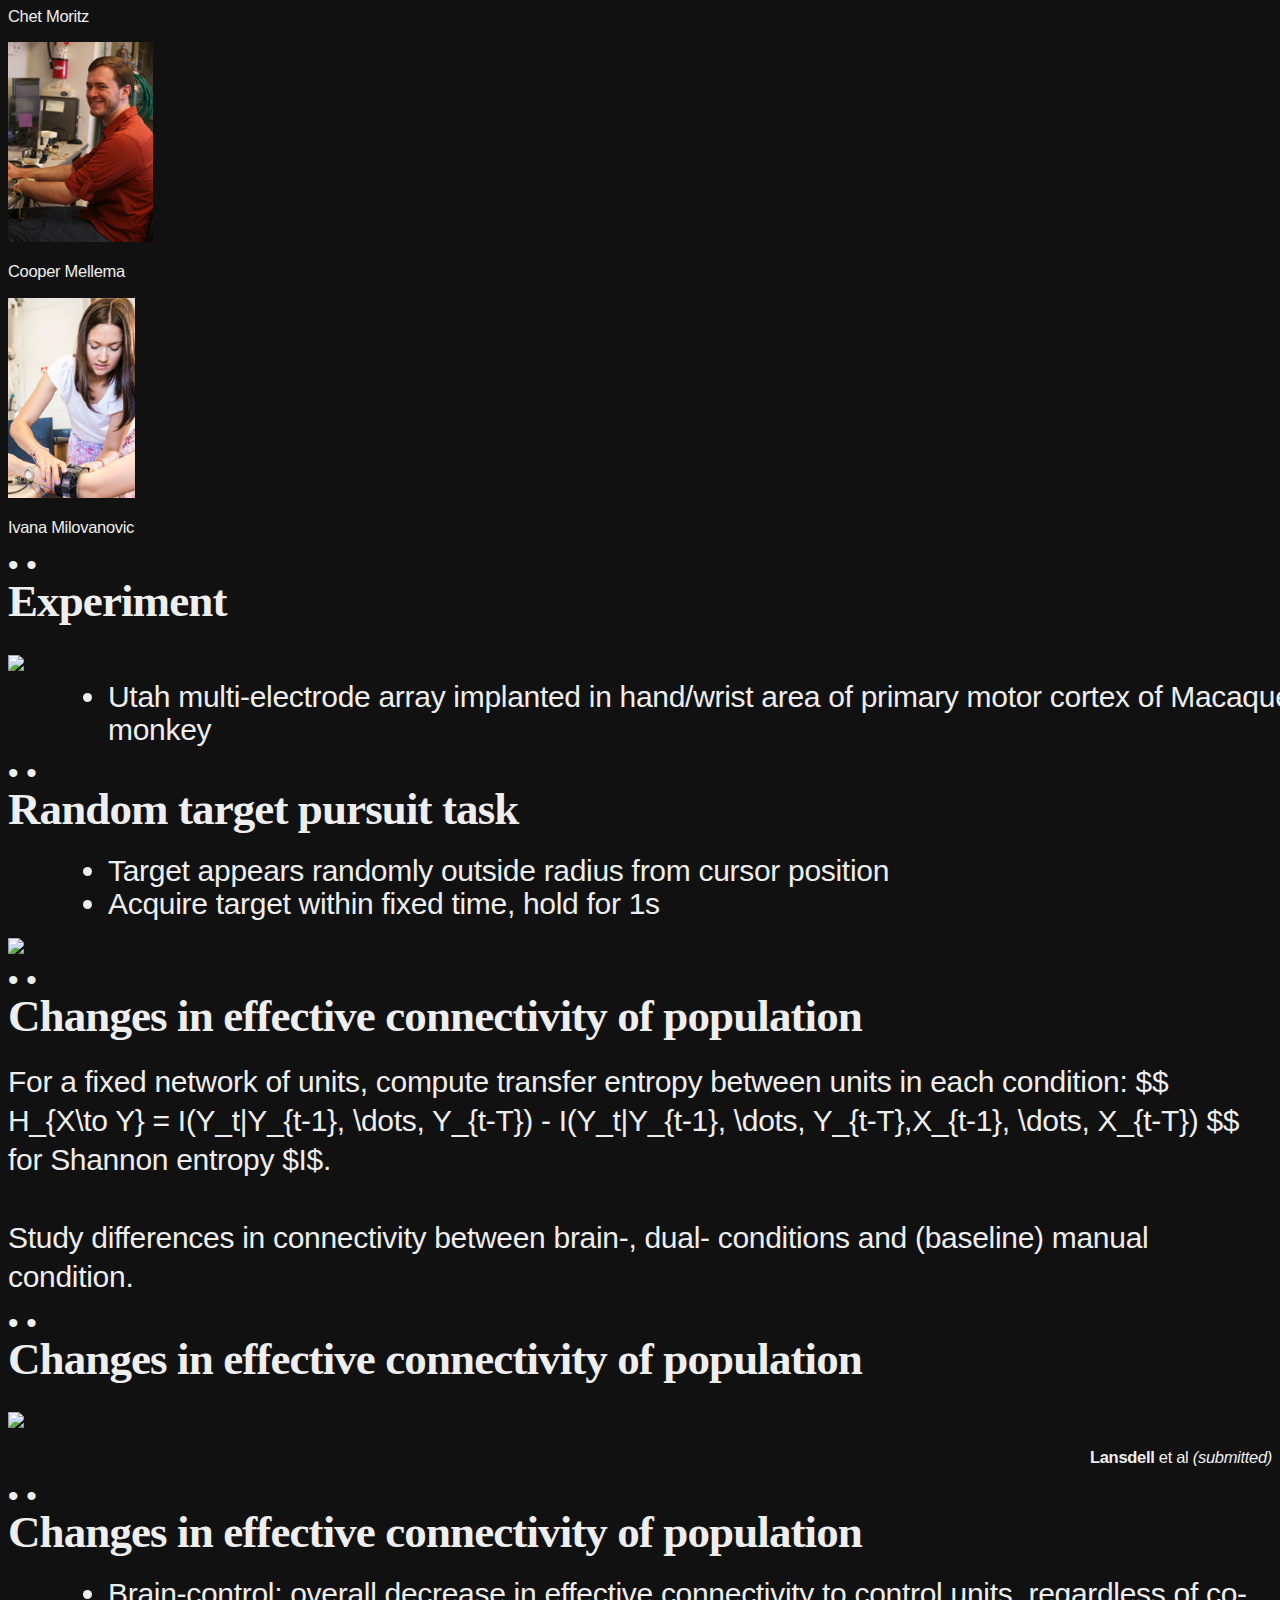
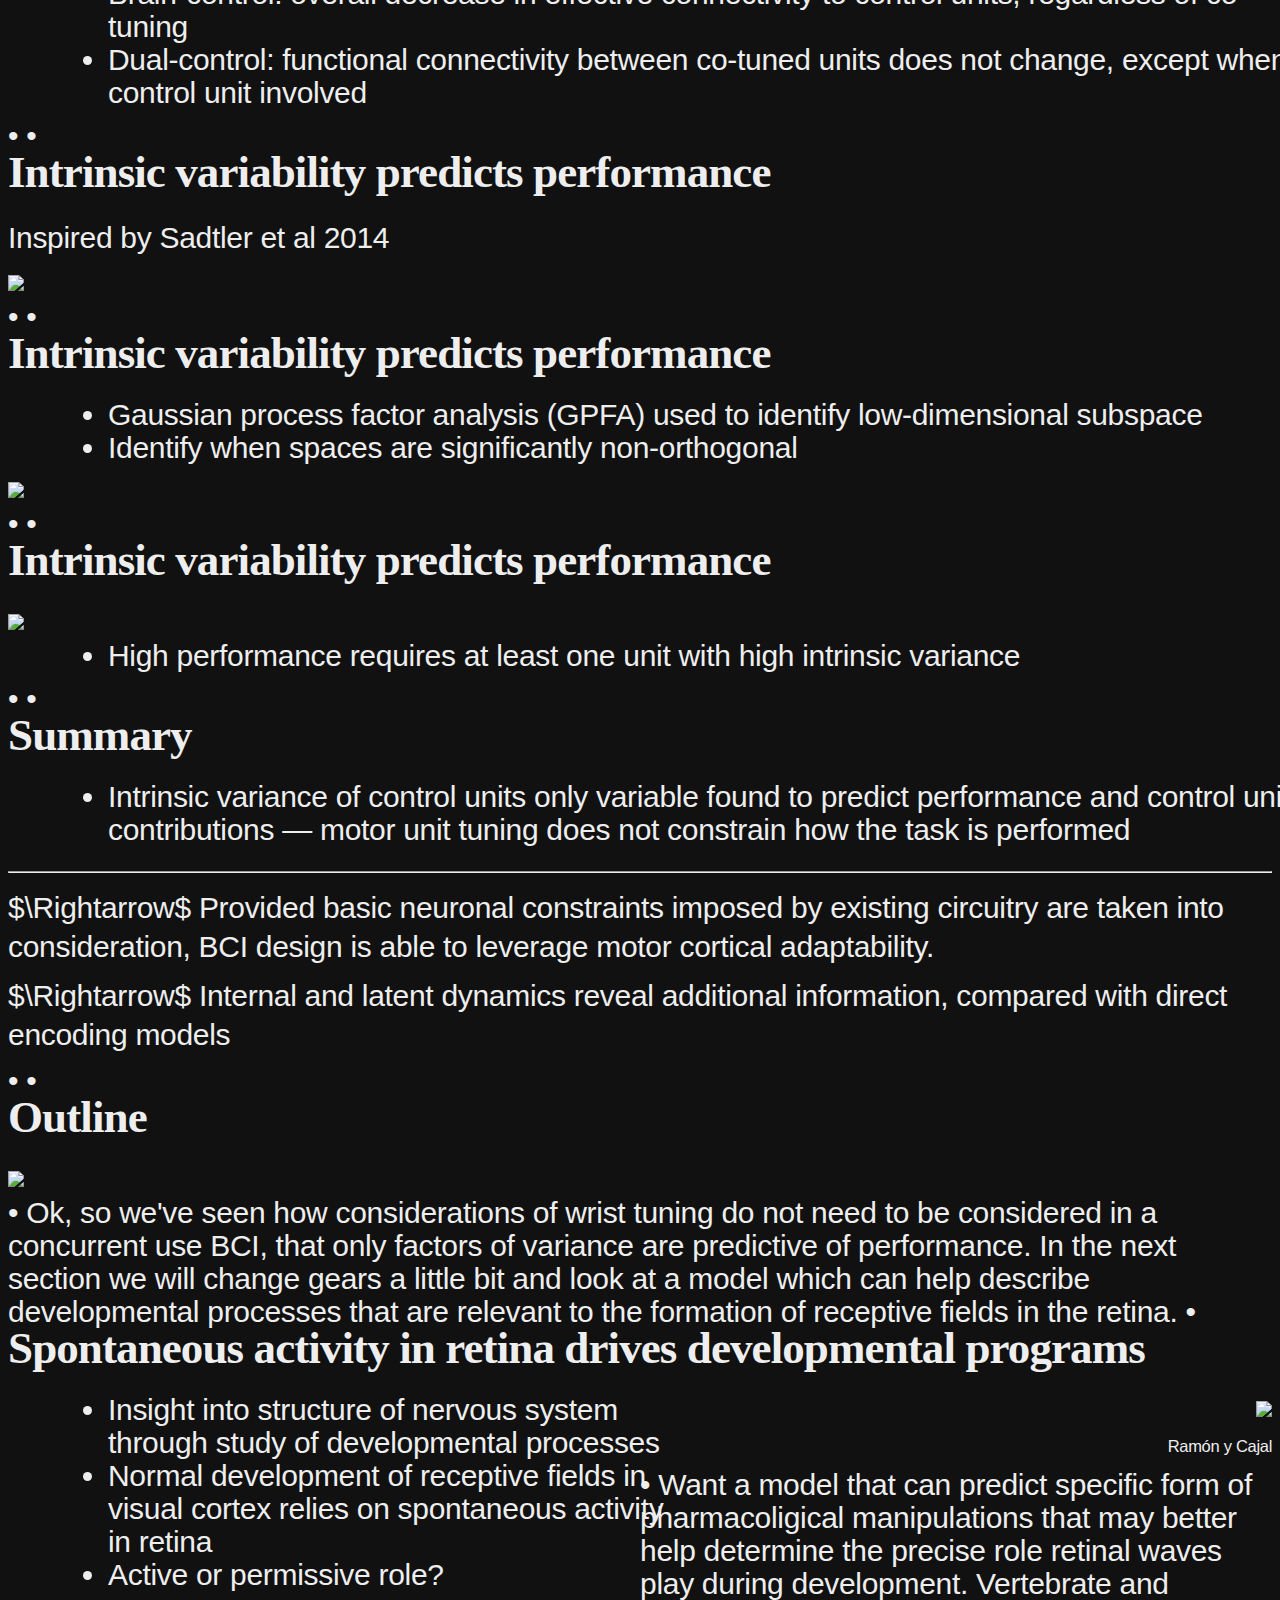
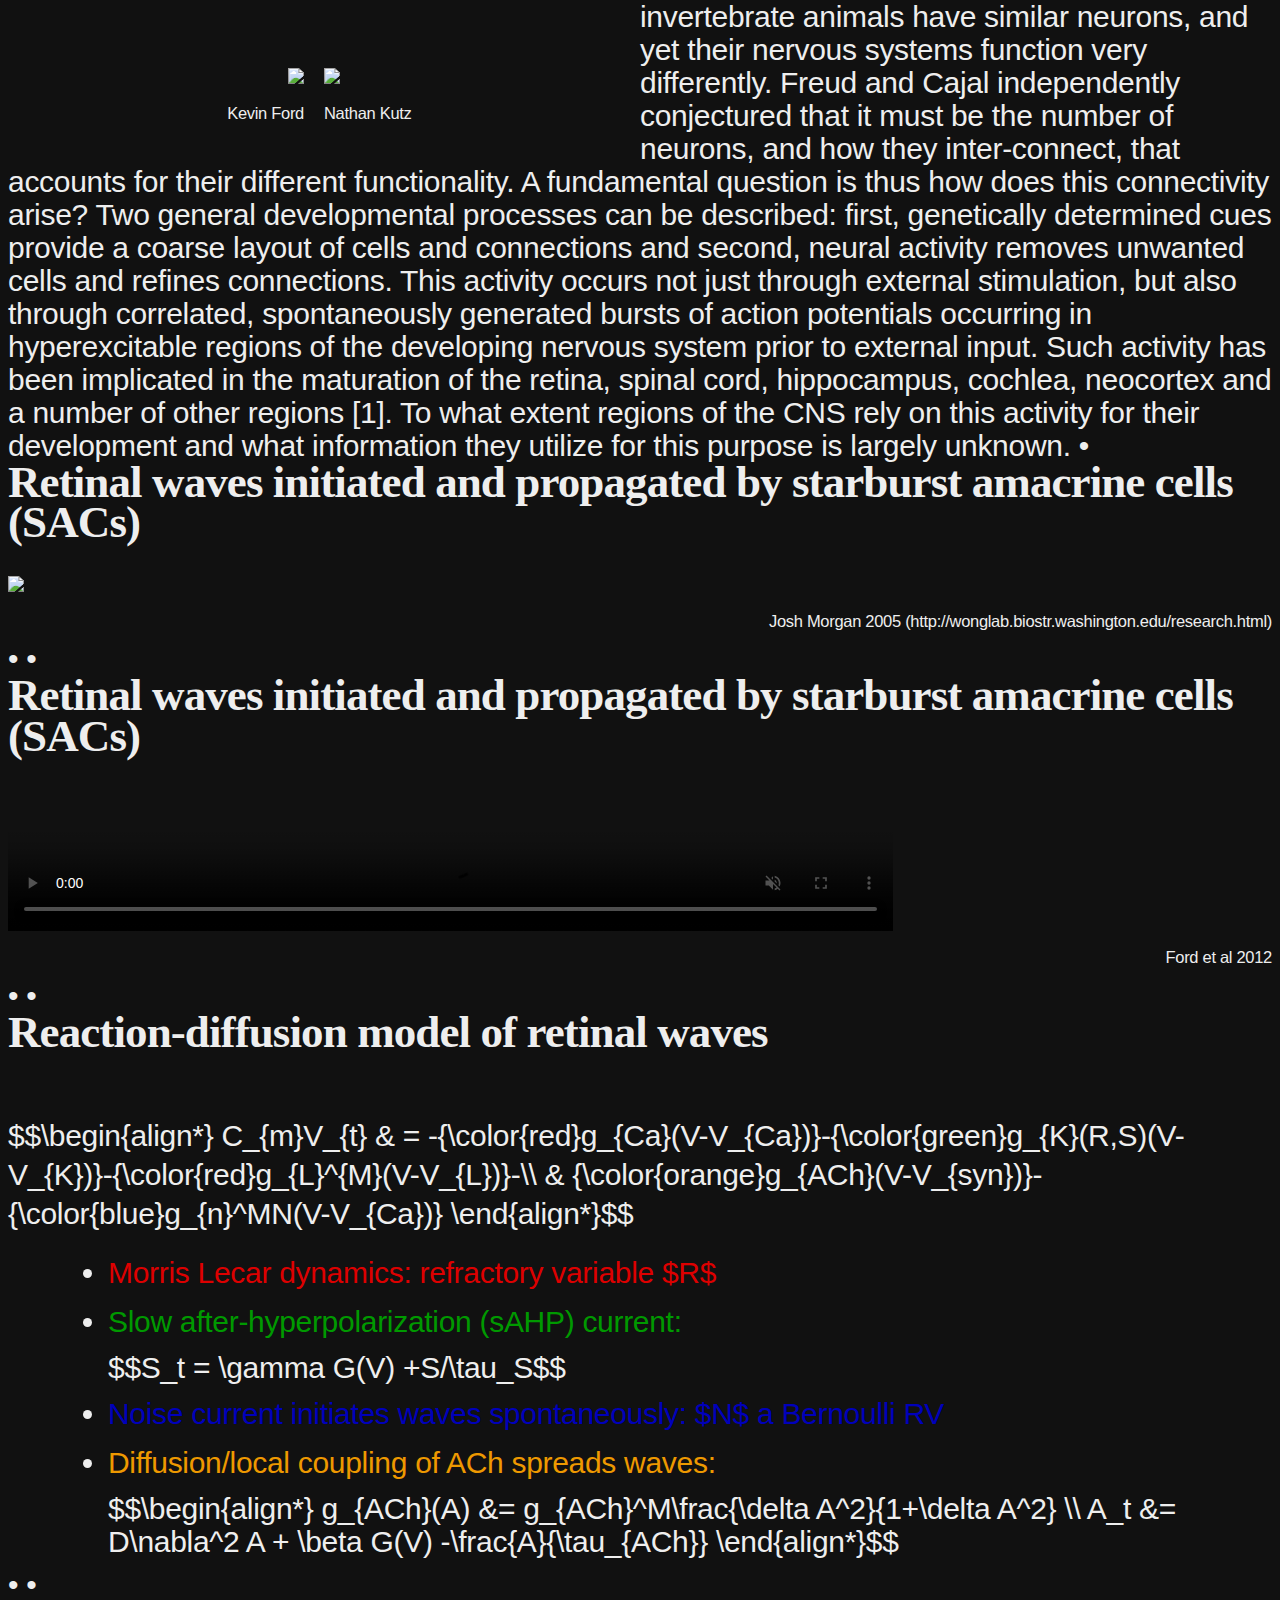
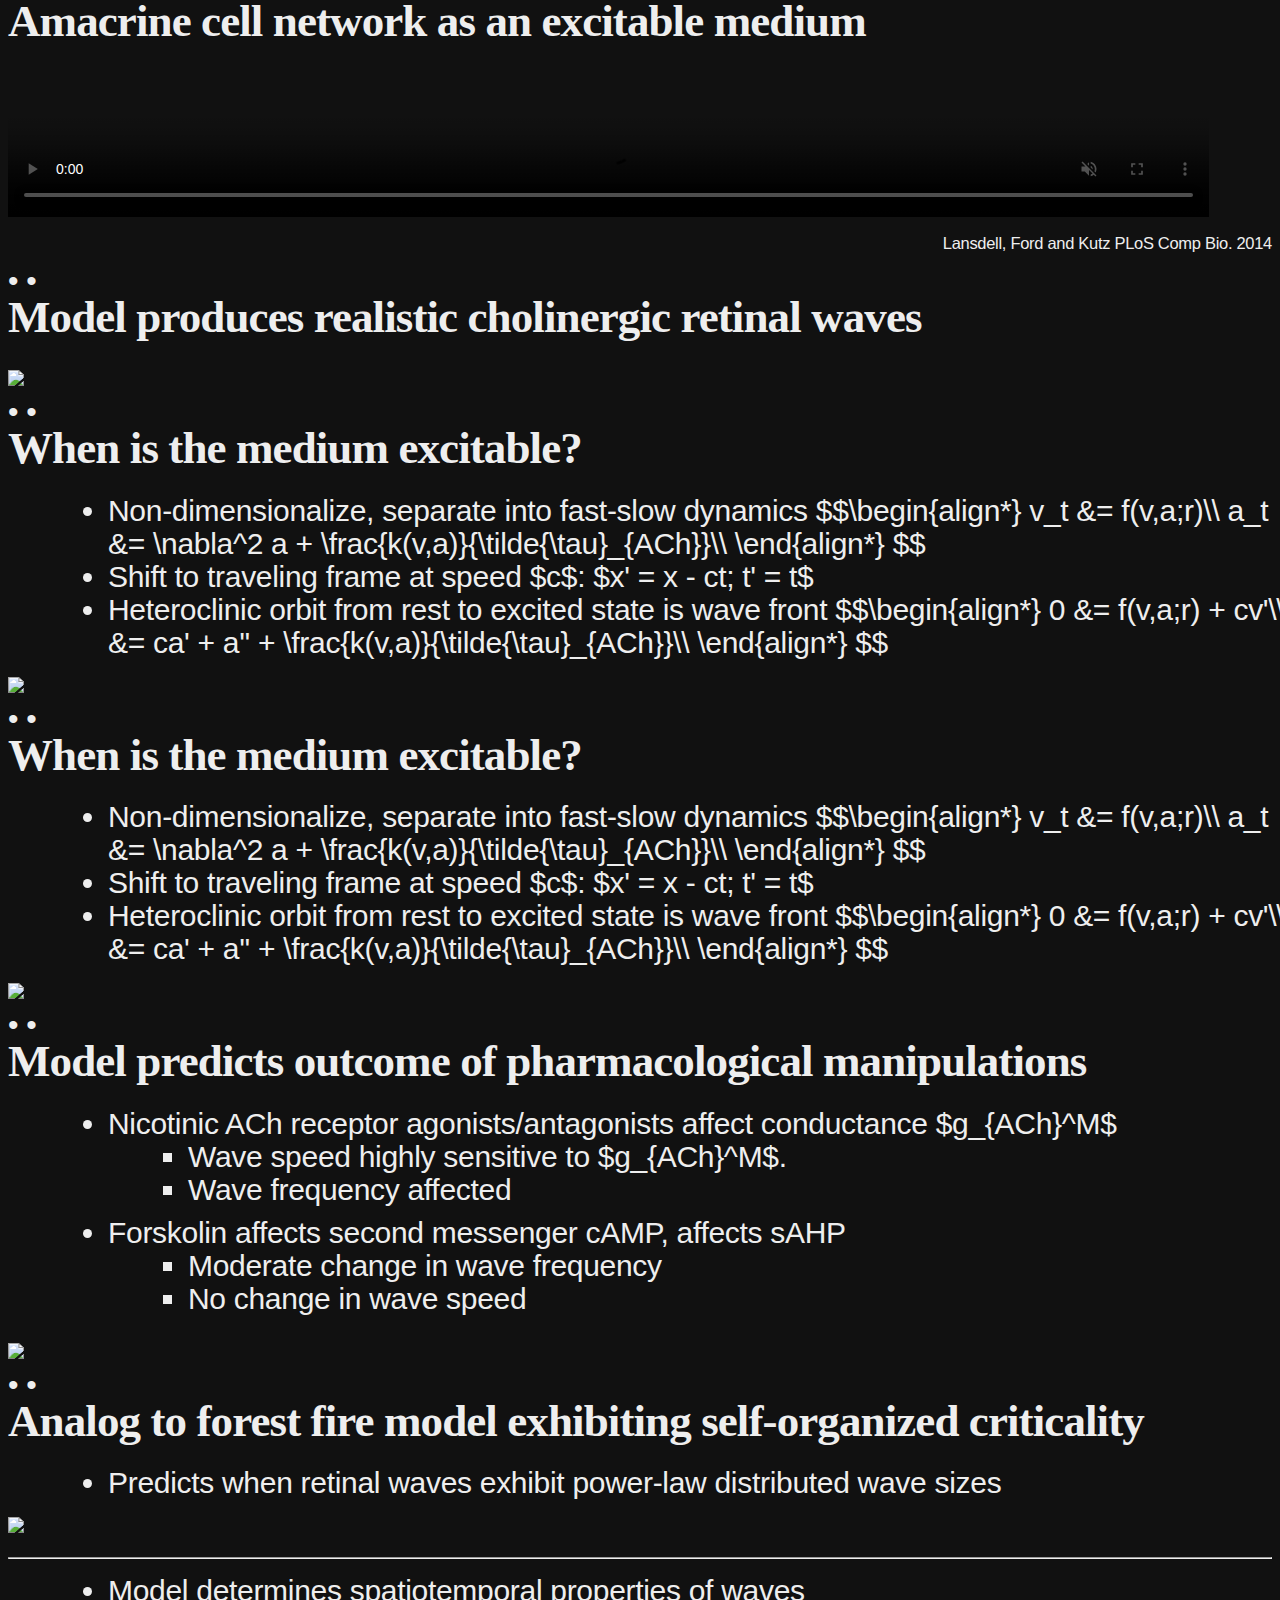
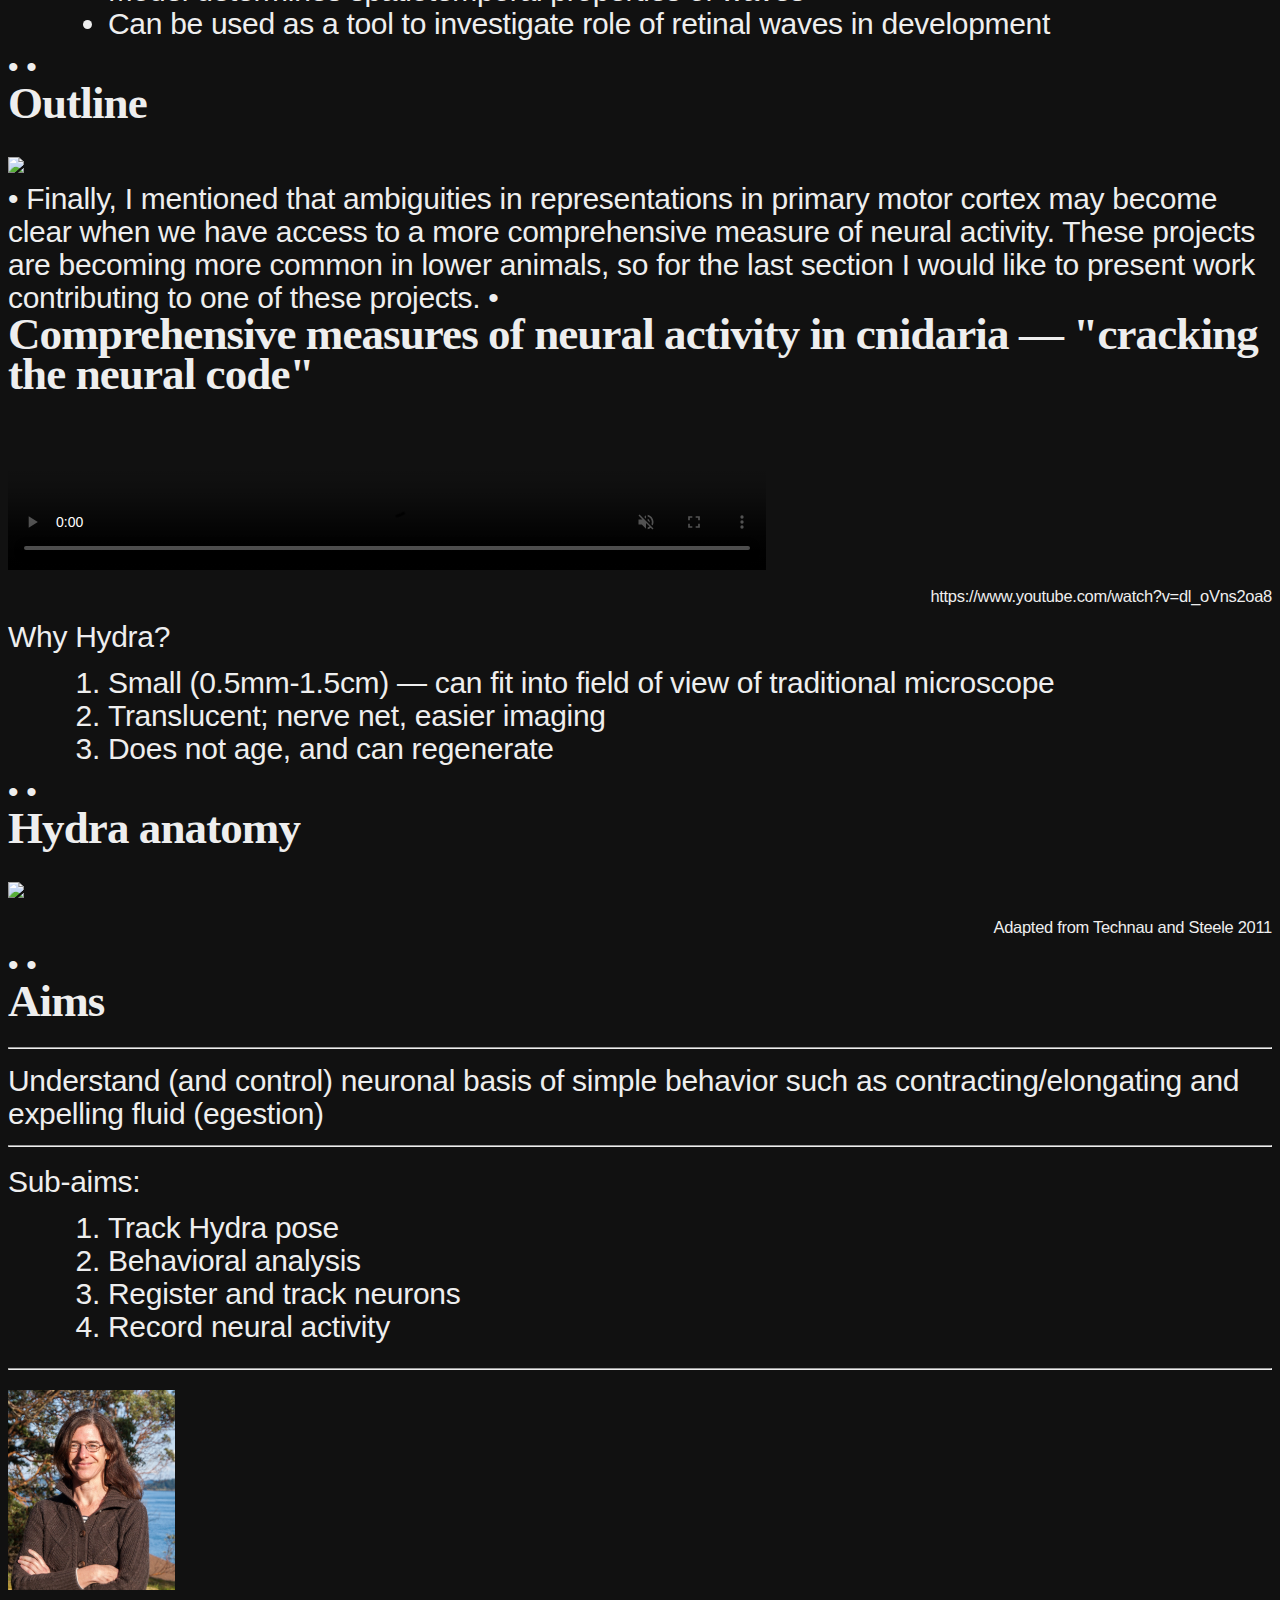
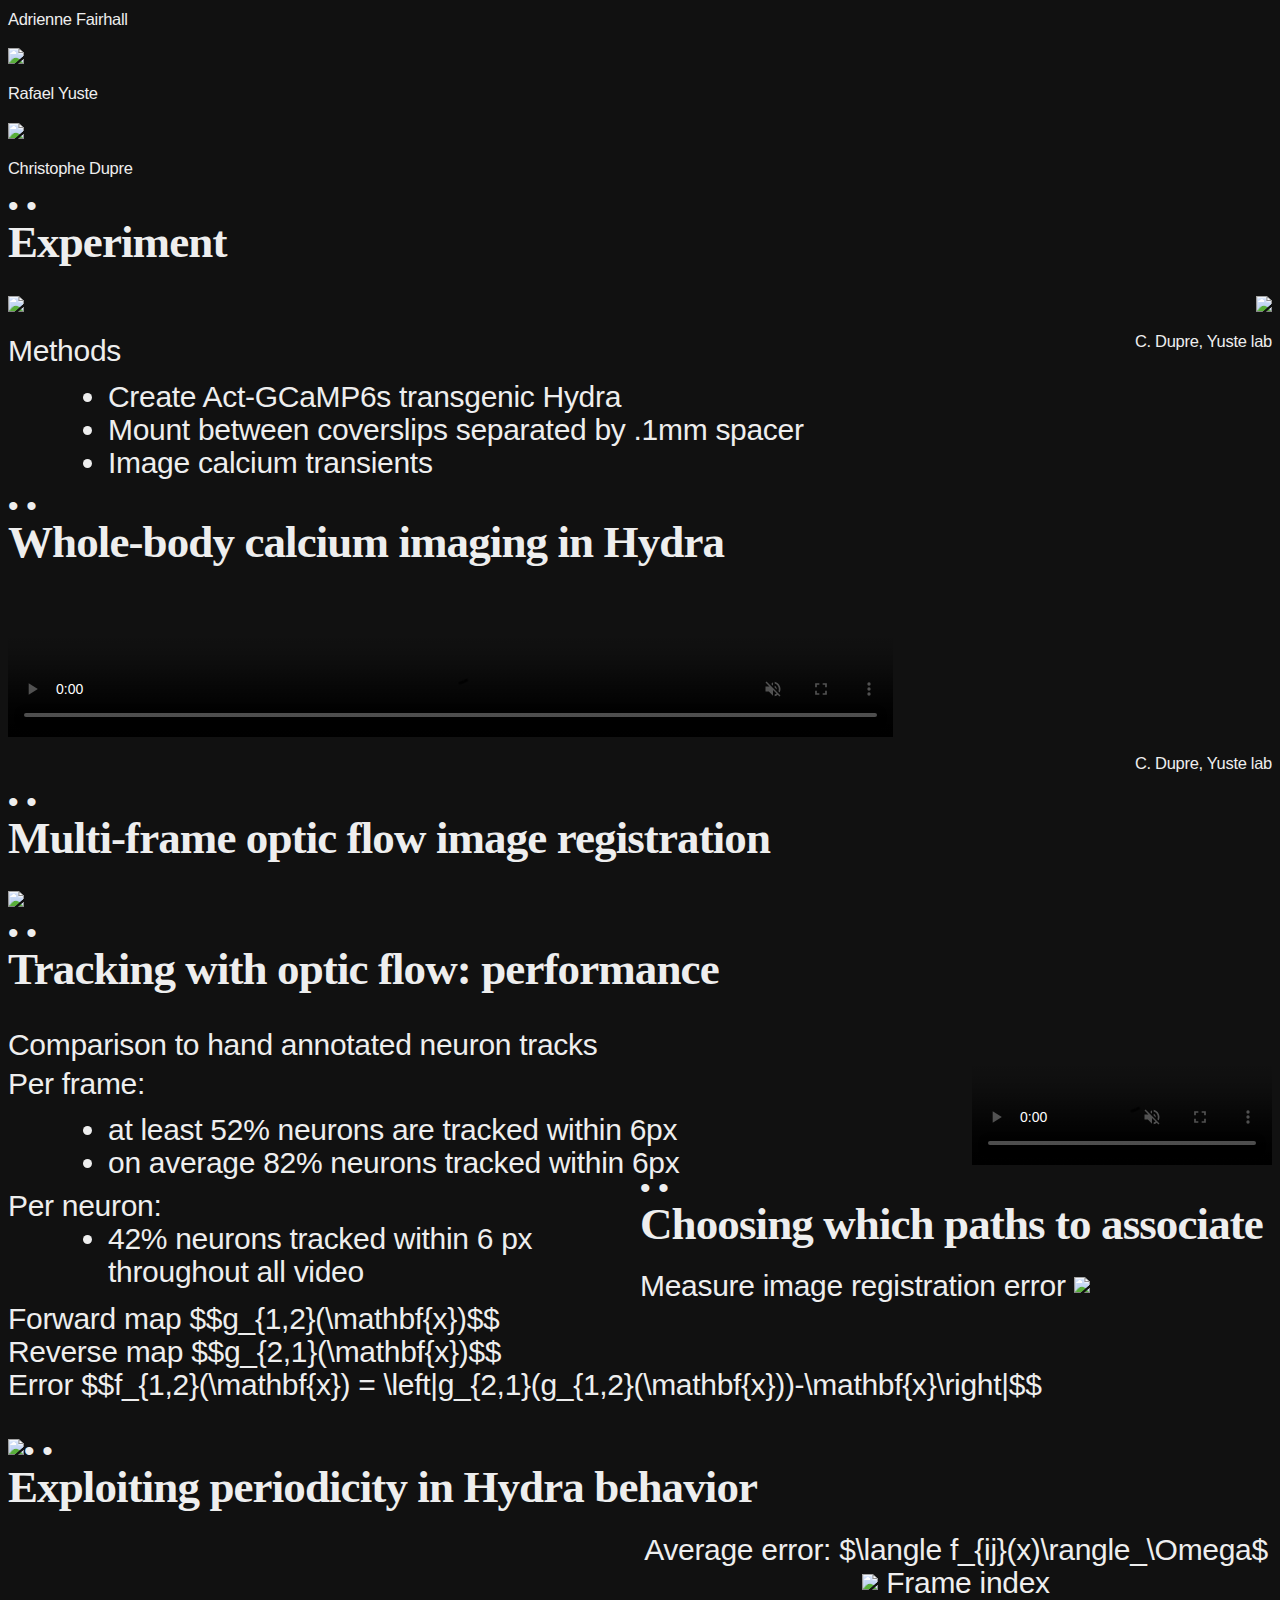
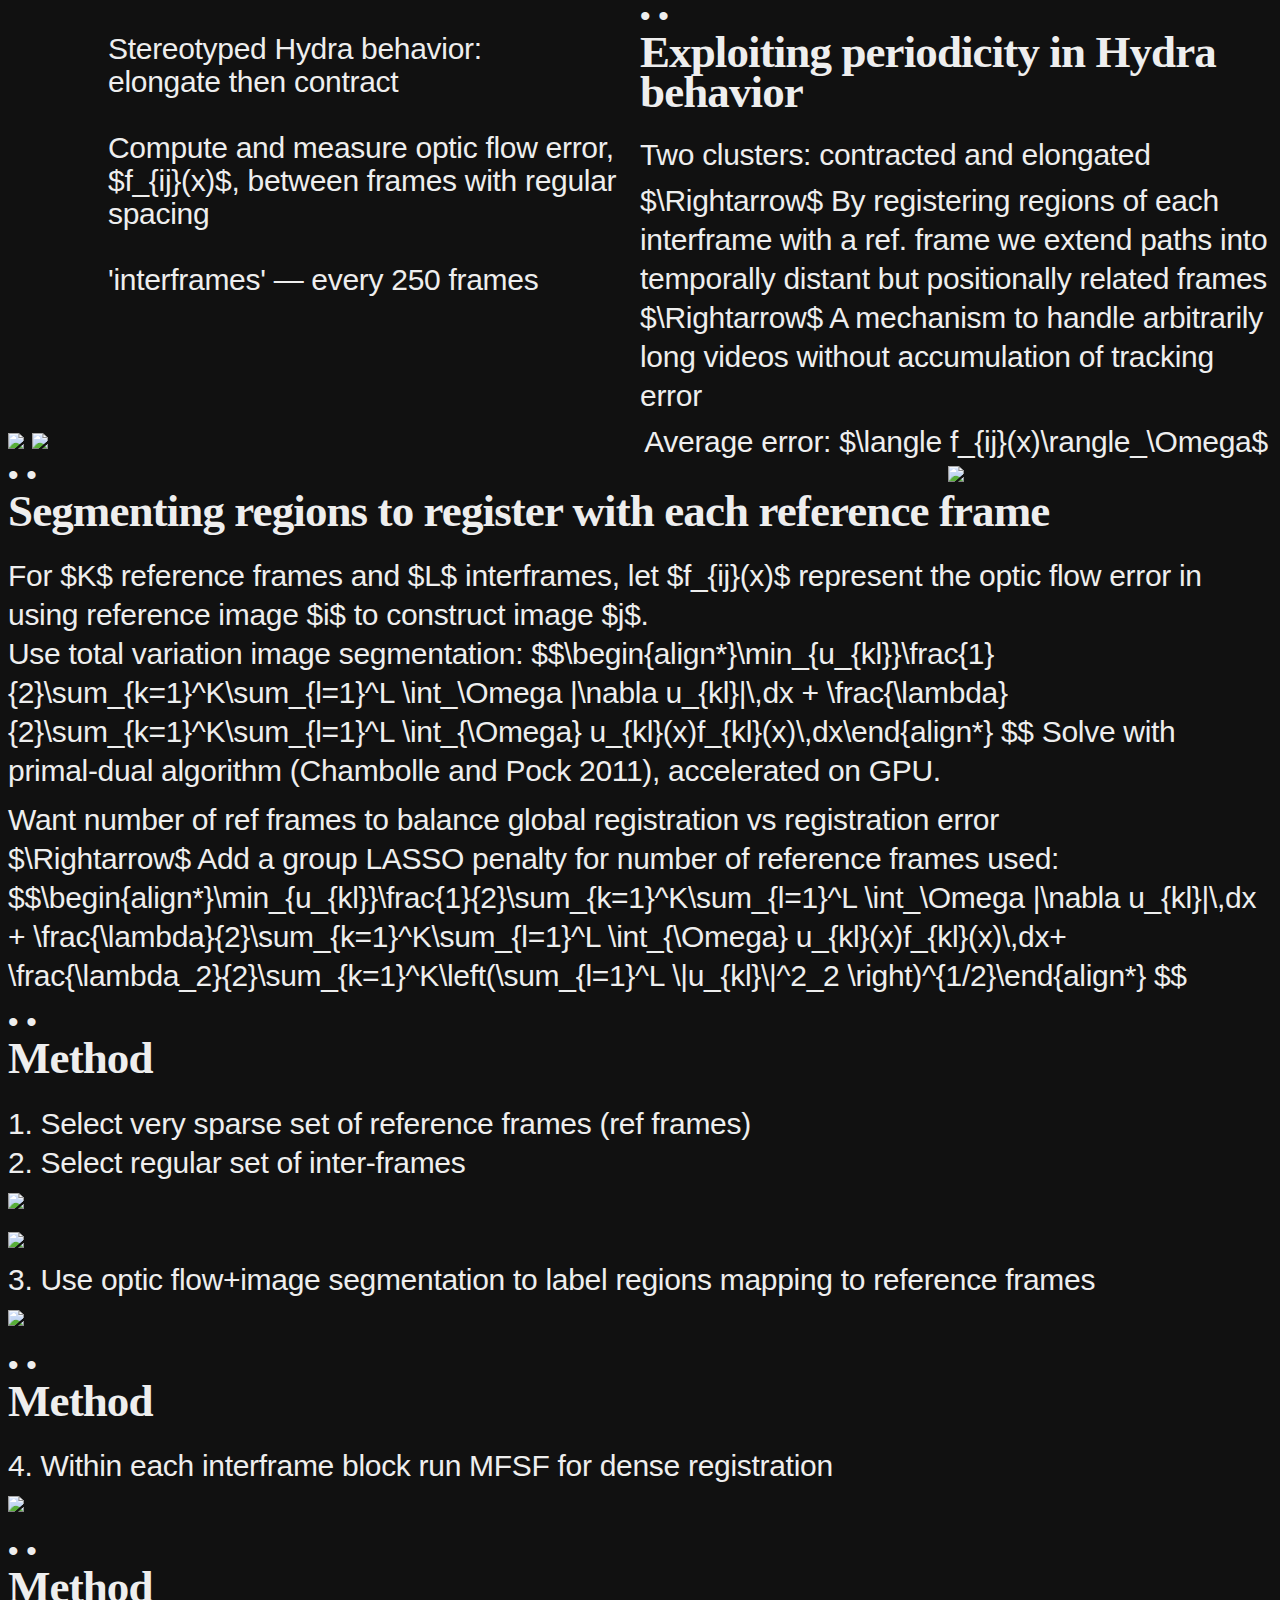
==== commit aac28ff3: "Add intro animation" ====
--- a/slides.html
+++ b/slides.html
@@ -2,7 +2,7 @@
 <html lang="en">
   <head>
     <meta charset="utf-8">
-    <title>Moving models of motor control forward, in theory and application</title>
+    <title>Neural encoding in application, development and beyond</title>
       <meta name="viewport"
 	  content="width=device-width, initial-scale=1.0, maximum-scale=1.0, user-scalable=no">
     <!--<link rel="stylesheet" href="reveal.js/css/reveal.min.css">-->
@@ -13,7 +13,15 @@
     <script>
       document.write('<link rel="stylesheet" href="reveal.js/css/print/'+(window.location.search.match(/print-pdf/gi) ? 'pdf' : 'paper')+'.css" type="text/css" media="print">');
     </script>
-    <script src="js/three.js"></script>
+    <!--<script src="js/three.js"></script>-->
+
+    <script src="js/three.min.js"></script>
+    <script src="js/OrbitControls.js"></script>
+    <script src="js/KeyboardState.js"></script>
+    <script type="text/x-mathjax-config">
+	    MathJax.Hub.Config({TeX: {extensions: ["color.js"]}});
+    </script>
+
     <!--[if lt IE 9]>
     <script src="reveal.js/lib/js/html5shiv.js"></script>
     <![endif]-->
@@ -30,148 +38,144 @@
 
   <body>
     <!-- Slides! -->
-
     <div class="reveal">
       <div class="slides">
-        <section data-background="assets/dst2_background.png">
-          <h1>Moving models of motor control forward, in theory and application</h1>
-	  <br>
-	  <p style="text-align: center; font-size: larger; text-shadow: 0px 0px 6px #000000;">Ben Lansdell<br> University of Washington - Applied Mathematics<br><br>
-	  	Flatiron Institute, March 24th 2017</p>
+        <!--<section data-background="assets/dst2_background.png">-->
+        <section data-background-color="#ffffff">
+          <h1 style="color: #000000">Neural encoding in application, development and beyond</h1>
+	  <br><hr>
+	  <p style="text-align: center; font-size: larger; text-shadow: 0px 0px 0px #0000ff;">Ben Lansdell<br> Applied Mathematics<br><br>
+	  	Final examination, May 9th 2017</p>
 	  <aside class="notes">
 	    <span style="color: red">
 	    </span> •
+
 	    • <span style="color: green"></span>
 	  </aside>
         </section>
 
 <!-- ----------------------------------------------------------------------- -->
-
-
-	<section data-background-video="assets/nervous_noaudio.mp4">
-	  <aside class="notes">
-	    <span style="color: red"></span> •
-While we often think of neurons and brains as mediating our thoughts, decisions, memories, and perceptions, ultimately nervous systems exist to control and coordinate body movements rapidly over large distances. Motor control principles are widely varied throughout the animal kingdom, of course. From nerve nets in jellyfish to finely articulated hand and finger manipulations in primates. 
-
-The role nervous systems play in an organism’s behavior increases as we move to higher-organisms. Indeed, in simple organisms such as the cnidarian Hydra, which I’ll be talking about later, its behavior, while surprisingly complicated, can still be, to a large extent, significantly characterized by whole-body contractions and relaxations -- without a large degree of fine control. As one of the most distant organisms to ourselves to possess a nervous system, it appears largely as a thin veneer of control placed over an intricate chemical signalling system. Animals more closely related to ourselves, on the other hand, become significantly more neuron centric. It’s well known that our own brains consume a disproportionate amount of energy, and that neurons have the most diverse transcriptome of any cell type. 
+<!-- ----------------------------------------------------------------------- -->
+<!-- ----------------------------------------------------------------------- -->
+
+	<section data-background-image="./assets/brainbow.jpg">
+	<div id="left">
+    <img class="fragment" src="assets/box.svg" width="100%">
+	</div>
+
+	  <aside class="notes">
+	    <span style="color: red"></span> •
+
+	    • <span style="color: green"></span>
+	  </aside>
+	</section>
+
+	<section data-background-image="./assets/brainbow2.jpg">
+	<div id="left">
+	<p></p>
+	<video src="assets/calimaging.mp4" muted controls loop
+	 poster="assets/dst2.png" class="slideautostart" width="70%"></video>
+	 <p class="lcred">Tobias Rose, Max Planck Institute for Neurobiology</p>
+    <img class="fragment" src="assets/spiketrain.png" width="80%">
+	</div>
+	<div id="right" class="fragment" style="background-color: #000000; text-align: center; border:2px;
+	border-color: #ffffff; border-style: solid; width: 48%">
+	<p><br></p>
+	<video src="assets/vrmaze.mp4" muted controls loop
+	 poster="assets/dst2.png" class="slideautostart" width="100%"></video>
+	 <p class="rcred" style="padding-right: 10px">Harvey et al 2009</p>
+	<p><br></p>
+    <img src="assets/behav.svg" width="90%" style="text-align: center">
+	<p></p>
+	</div>
+
+	  <aside class="notes">
+	    <span style="color: red"></span> •
+
+	    • <span style="color: green"></span>
+	  </aside>
+	</section>
+
+	<section>
+	<!--<h2>Challenges of theoretical neuroscience</h2>-->
+	  <div style="position: relative">
+		<canvas width="100%" data-sample="neuralnetwork" style = "position:absolute; top:0; left:0;"></canvas>
+	    <img src="assets/network.svg" style="width:100%;">
+	  </div>
+	  <aside class="notes">
+	    <span style="color: red"></span> •
+
+	    • <span style="color: green"></span>
+	  </aside>
+	</section>
+
+	<section data-background-color="#ffffff">
+	  <h2>Outline</h2>
+
+    <img src="assets/outline.svg" width="100%">
+
+	  <aside class="notes">
+	    <span style="color: red"></span> •
+
+	    Ideas for lead in...
+
+	    The brain as a computer: representation is a key component
+	    How does the brain represent?
+
+	    Fly detector (Barlow)
+
+
 	    • <span style="color: green"></span>
 	  </aside>
 	</section>
 	
-		<section>
-    <img src="assets/monkey_activity.png" width="70%">
-	  <div style="text-align: left">
-	      In general $$y(t)\sim n[x(t)].$$
-	      But, starting simply: $$y(t)\sim n(\lambda(t)) = n(k*x(t)),$$
-	      where $k(\tau)$ are <em>feature vectors</em>.
-	  </div>
-
-	  <aside class="notes">
-	    <span style="color: red"></span> •
-	    Of course, the nervous system of higher animals is vastly more structured than the nervous systems of something like a jelly fish, and it is also a lot larger. This means that determining mechanisms for particular behaviors involves many technical challenges. In general we simply don’t have the ability to simultaneously observe all relevant parts of the nervous system’s activity, at high enough temporal and spatial resolution, in order to piece things together. 
-
-		Thus, when studying the function of neural circuits in animals such as primates, an important component of determining a neuron’s role in particular behaviors is a characterization of the relationship its spiking activity with external variables, either motor outputs or sensory inputs. 
-
-		We can ask what its neural activity encodes.
-	    • <span style="color: green"></span>
-	  </aside>
-	</section>
-
-	<section>
-	  <h2>Linear non-linear Poisson models</h2>
-	    <img src="assets/glmuncoupled_white.svg" width="60%">
-	    <p class="rcred">Adapted from Aljadeff, Lansdell, Fairhall, Kleinfeld Neuron 2016</p>
-	  	<div style="text-align: left;">
-	      Let $Y(t)$ count spikes up to time $t$. <br>
-	      In discrete time bins, $\mathbf{t}=(0, h, 2h, \dots, T)$, let $y_i$ be number of spikes $\in(t_{i-1}, t_i]$:
-	       $$\begin{align*}y_t &\sim \text{Poisson}(\lambda_t),\\
-	       \lambda_t &= f[\mathbf{x}_t, y_t] = f\left(\mu + \sum_i k_i x_{t-i} + \alpha_i y_{t-i}\right)\end{align*}$$	  </div>
-	  <aside class="notes">
-	    <span style="color: red"></span> •
-Roughly, we can think of these models as characterizing the input/output relationships that capture how spiking activity, generally at the single-neuron level, is related to external variables: either sensory signals or motor output. These models focus on a description of the statistical nature of this relationship without any direct attempt to establish mechanisms; rather, they provide a compact representation of the components in a stimulus that cause a neuron to spike.
-
-These models have been particularly successful in studying sensory systems, I would argue. 
-
-The form of the feature vectors, nonlinearity, and history dependencies can reveal properties of the system that test theoretical concepts, such as how efficiently the stimulus is encoded by a neuron and how robust the encoding is to noise. For example, changes in the feature under different stimulus conditions can reveal the system’s ability to adapt to, or cancel out, correlations in the sensory input. Further, changes in the nonlinearity reveal how the system can modulate its dynamic range as the intensity of the stimulus evolves. While representing neuronal spiking through a predictive statistical model is only a limited aspect of neural computation, it is a fundamental first step in establishing function and guiding predictions as to the structure of neural circuitry. The key to any predictive model of a complex input/output relationship is dimensionality reduction, i.e., a simplification of the number of relevant variables that are needed to describe the stimulus.
-
-	    • <span style="color: green"></span>
-	  </aside>
-	</section>
-
-	<section>
+	<section data-background-color="#ffffff">
+	  <h2>Outline</h2>
+
+    <img src="assets/outline_1.svg" width="100%">
+
+	  <aside class="notes">
+	    <span style="color: red"></span> •
+
+	    • <span style="color: green"></span>
+	  </aside>
+	</section>
+
+<!-- ----------------------------------------------------------------------- -->
+<!-- ----------------------------------------------------------------------- -->
+<!-- ----------------------------------------------------------------------- -->
+
+	<section data-background-color="#ffffff">
 		<h2>Encoding models and motor cortex</h2>
-	    <img src="assets/soccer.png" width="50%">
-
-<ul>
-	<li> Motor cortical neuron representations are complex
-	<li> Understanding motor encoding can inform design of BCIs for restoring function to paralyzed limbs, or for control of prosthetic limbs
-	<li> Optimal BCI performance likely a mix of decoder choice and user adaptation processes
-</ul>
+		<div id="left">
+	    <img src="assets/motorstim.png" width="90%">
+	    <p class="lcred">Phillips and Porter 1977</p>
+		</div>
+		<div id="right">
+		<ul>
+			<li> Motor cortical neuron representations are complex: 
+				<ul><li>kinetics &#8212; single-unit recordings, stimulation evoked responses (1960s)
+				<li> kinematics &#8212; center-out task (1980s)
+				<li> dynamics &#8212; high-dimensional recordings (2000s)</ul>
+			<li class="fragment"> Understanding motor encoding can inform design of BCIs for control of prosthetic limbs
+		</ul>
+	</div>
 	    <aside class="notes">
 	    <span style="color: red"></span> •
-Just a simple characterization of this relationship in motor cortex, however, becomes more controversial. 
-
-In the first half of the talk today I’ll be discussing encoding models of motor cortex in primates and their application in brain computer interfaces. In the second half I’ll be talking about efforts in lower-organisms such as cnidaria to record and measure comprehensively an organisms neural activity and its behavior, insights from which may one day be used to help study more sophisticated nervous systems, like those of mammals. 
+
 
 	    • <span style="color: green"></span>
 	  </aside>	</section>
 
 	<section data-background-color="#ffffff">
-		<h2>Encoding models and motor cortex</h2>
-		Grip and reach task<br>
-	    <img src="assets/glm_motor_vaadia.png" width="45%">
-	    <p class="rcred">Aljadeff et al 2016</p>
-	  	<div style="text-align: left;">
-	  		Network GLM:
-	       $$
-	       \lambda_t^j = f[\mathbf{x}_t, \mathbf{y}_t] = f\left(\mu + \sum_i k_i x_{t-i} + \sum_{j=1}^N\alpha_i^j y_{t-i}^j\right)
-	       $$
-	       </div>
-
-	    <aside class="notes">
-	    <span style="color: red"></span> •
-
-	    • <span style="color: green"></span>
-	  </aside>	</section>
-
-	<section data-background-color="#ffffff">
-		<h2>Encoding models and motor cortex</h2>
-	    <img src="assets/glm_motor.png" width="65%">
-
-	    <aside class="notes">
-	    <span style="color: red"></span> •
-
-	    • <span style="color: green"></span>
-	  </aside>	</section>
-
-	<section>
-		<h2>Latent variable models</h2>
-		<ul>
-			<li> Shortcomings of direct connectivity models (Macke et al 2011)
-		</ul>
-	    <div style="text-align: left;">
-	       $$
-	       \lambda_t^j = f[\mathbf{x}_t, \mathbf{z}_t] = f\left(\mu^j + \sum_i k_i^j x_{t-i} + \sum_{k=1}^K\beta_k^j z_{t}^k\right)
-	       $$
-	   </div>
-	    <img src="assets/intrinsic_manifold_white.svg" width="70%">
-
-	    <aside class="notes">
-	    <span style="color: red"></span> •
-
-	    • <span style="color: green"></span>
-	  </aside>	</section>
-
-	<section>
 		<h2>Intracortical arrays provide state-of-the-art BCI control</h2>
 	  <div id="left">
-	    <img src="assets/utah.png" width="45%">
-	    <img src="assets/motorcortex.png" width="45%">
+	    <center><img src="assets/utah.png" width="45%">
 	    <p class="rcred"></p>
 	  </div>
 	  <div id="right">
-	    <img src="assets/DrinkingMoment.jpg" width="75%">
 	  </div>
+	    <center><img src="assets/motorcortex.png" width="40%">
 	    <ul><li>Monkeys can be trained to volitionally control individual neurons through feedback and conditioning [Fetz 1969]
 	    	<li>Neurons chosen independently of natural movement association [Moritz and Fetz 2011]
 	    	<li>Conversely, other studies report brain-control mappings which utilize activity observed during the natural motor repertoire are most effective [Sadtler et al 2014]
@@ -182,12 +186,15 @@
 	  </aside>
 	</section>
 
-	<section>
+	<section data-background-color="#ffffff">
 		<h2>Dual-control BCIs</h2>
-	    <img src="assets/dualcontrolBCI.png" width="50%">
+	    <img src="assets/dualcontrolBCI.png" width="40%">
+	    <img src="assets/easyharddiag2.png" width="50%">
+	    <p class="rcred">Milovanovic et al 2015</p>
 	    <ul>
 	  		<li> Allow stroke patients to regain functionality through co-opting
 	  			healthy motor cortex to control neural prosthetic in conjunction with residual movement 
+   		<li> Do neurons strongly associated with contralateral motion make poor control units due to the potential interference imposed by concurrent hand movement?
    		</ul> 
 	  <aside class="notes">
 	    <span style="color: red"></span> •
@@ -195,20 +202,7 @@
 	  </aside>
 	</section>
 
-	<section>
-		<h2>Dual-control BCIs</h2>
-	    <img src="assets/easyharddiag2.png" width="50%">
-	    <p class="rcred">Milovanovic et al 2015</p>
-	    <ul>
-   		<li> Do neurons strongly associated with contralateral motion make poor control units due to the potential interference imposed by concurrent hand movement?
-   		</ul>
-	  <aside class="notes">
-	    <span style="color: red"></span> •
-	    • <span style="color: green"></span>
-	  </aside>
-	</section>
-
-	<section>
+	<section data-background-color="#ffffff">
 		<h2>Dual-control BCIs</h2>
 		<img src="assets/dc_perf.png" width="55%">
 		<p class="rcred">Milovanovic et al 2015</p>
@@ -221,15 +215,31 @@
 	  </aside>
 	</section>
 
-	<section>
-		<h2>Dual-control BCIs</h2>
+	<section data-background-color="#ffffff">
+		<h2>What are the units of volitional control?</h2>
 	  <div style="text-align: left">
 	    <p>Activity of control and non-control units</p>
 	  	<ul>
 	  		<li> BCIs induce widespread changes in activity and tuning in variety of tasks and task perturbations [e.g. Carmena et al 2003]
   			<li> Some studies show control unit specific changes in tuning [e.g. Law et al 2014]
 	  	</ul> 
-	  	<p class="fragment">How do these effects manifest in a BCI paradigm where control units may be constrained by their role in ongoing movement?</p>
+
+		<div class="fragment">
+	  	<p>How do these effects manifest in a BCI paradigm where control units may be constrained by their role in ongoing movement?</p>
+		</div>
+		<div class="fragment">
+			<hr>
+		<div class="column4">
+			<img src="assets/Adrienne-Fairhall.jpg" height="200px">
+<p class="lcred">Adrienne Fairhall</div>
+		<div class="column4">
+			<img src="assets/Chet-Moritz.jpg" height="200px">
+<p class="lcred">Chet Moritz</p></div>
+		<div class="column4"><img src="assets/Cooper-Mellema.jpg" height="200px">
+<p class="lcred">Cooper Mellema</p></div>
+		<div class="column4-last"><img src="assets/Ivana-Milovanovic.jpg" height="200px"><br>
+<p class="lcred">Ivana Milovanovic</p></div>
+		</div>
 
 	  <aside class="notes">
 	    <span style="color: red"></span> •
@@ -242,8 +252,6 @@
 <img src="assets/Figure 1_monkey_ver3.png">
 	<ul>
 		<li> Utah multi-electrode array implanted in hand/wrist area of primary motor cortex of Macaque monkey
-	  	<li class="fragment">
-	  	Chet Moritz, Ivana Milovanovic, Cooper Mellama, Adrienne Fairhall (UW)
 	</ul>
 	  <aside class="notes">
 	    <span style="color: red"></span> •
@@ -260,11 +268,13 @@
 	    <img src="assets/targettask.png" width="70%">
 	  <aside class="notes">
 	    <span style="color: red"></span> •
-	    • <span style="color: green"></span>
-	  </aside>
-	</section>
-
-	<section>
+
+	    • <span style="color: green"></span>
+	  </aside>
+	</section>
+
+	<section data-background-color="#ffffff">
+	  <h2>Changes in effective connectivity of population</h2>
 		<p>
 	  	For a fixed network of units, compute transfer entropy between units in each condition:
 	  	$$
@@ -272,47 +282,34 @@
 	  	$$
 	  	for Shannon entropy $I$. <br><br>
 
-	  	Study differences in connectivity between brain-, dual- conditions and manual condition.<p>
-	  <aside class="notes">
-	    <span style="color: red"></span> •
-	    • <span style="color: green"></span>
-	  </aside>
-	</section>
-
-	<section data-background-color="#ffffff">
-	    <img src="assets/TE_part1.png" width="70%">
-
-	  <aside class="notes">
-	    <span style="color: red"></span> •
-	    • <span style="color: green"></span>
-	  </aside>
-	</section>
-
-	<section data-background-color="#ffffff">
-	    <img src="assets/TE_part2.png" width="70%">
-
-	  <aside class="notes">
-	    <span style="color: red"></span> •
-	    • <span style="color: green"></span>
-	  </aside>
-	</section>
-
-	<section data-background-color="#ffffff">
-	    <img src="assets/TE_part3.png" width="70%">
-	  <aside class="notes">
-	    <span style="color: red"></span> •
-	    • <span style="color: green"></span>
-	  </aside>
-	</section>
-
-	<section>
-	  <h2>Changes in functional connectivity of population</h2>
+	  	Study differences in connectivity between brain-, dual- conditions and (baseline) manual condition.<p>
+	  <aside class="notes">
+	    <span style="color: red"></span> •
+
+	    • <span style="color: green"></span>
+	  </aside>
+	</section>
+
+	<section data-background-color="#ffffff">
+	  <h2>Changes in effective connectivity of population</h2>
+	    <img src="assets/TE_part3.png" width="65%">
+	    <p class="rcred"><b>Lansdell</b> et al <em>(submitted)</em></p>
+	  <aside class="notes">
+	    <span style="color: red"></span> •
+	    • <span style="color: green"></span>
+	  </aside>
+	</section>
+
+	<section data-background-color="#ffffff">
+	  <h2>Changes in effective connectivity of population</h2>
 	  	<ul>
-	  		<li> Brain-control: overall decrease in functional connectivity to control units
+	  		<li> Brain-control: overall decrease in effective connectivity to control units, regardless of co-tuning
 	  		<li> Dual-control: functional connectivity between co-tuned units does not change, except when control unit involved
 	  	</ul>
 	  <aside class="notes">
 	    <span style="color: red"></span> •
+
+
 • <span style="color: green"></span>
 	  </aside>
 	</section>
@@ -320,10 +317,12 @@
 	<section>
 		<h2>Intrinsic variability predicts performance</h2>
 		<p>Inspired by Sadtler et al 2014</p>
-	    <img src="assets/intrinsic_manifold_white.png" width="70%">
-
-	  <aside class="notes">
-	    <span style="color: red"></span> •
+	    <img src="assets/intrinsic_manifold_white.png" width="75%">
+
+	  <aside class="notes">
+	    <span style="color: red"></span> •
+
+
 • <span style="color: green"></span>
 	  </aside>
 	</section>
@@ -331,51 +330,298 @@
 	<section data-background-color="#ffffff">
 		<h2>Intrinsic variability predicts performance</h2>
 <ul>
-<li> GPFA used to identify low-dimensional subspace
+<li> Gaussian process factor analysis (GPFA) used to identify low-dimensional subspace
 <li> Identify when spaces are significantly non-orthogonal
 </ul>
-	    <img src="assets/gpfa_perf.png" width="30%">
+	    <img src="assets/gpfa_perf.png" width="40%">
 	  <aside class="notes">
 	    <span style="color: red"></span> •
     • <span style="color: green"></span>
 	  </aside>
 	</section>
-
-<!-- ----------------------------------------------------------------------- -->
 
 	<section data-background-color="#ffffff">
 	  <h2>Intrinsic variability predicts performance</h2>
 	    <img src="assets/Figure5_ver2c.png" width="60%">
+	    <!--<img src="assets/Figure5_ver2d.png" width="60%">-->
 	    <ul>
 	    	<li> High performance requires at least one unit with high intrinsic variance
 	    </ul> 
 	  <aside class="notes">
 	    <span style="color: red"></span> •
-	    • <span style="color: green"></span>
-	  </aside>
-	</section>
-
-	<section>
+
+	    • <span style="color: green"></span>
+	  </aside>
+	</section>
+
+	<section data-background-color="#ffffff">
 	  <h2>Summary</h2>
 	  	<ul>
-	  		<li> Tuning and connectivity analysis suggest dual-control task generates cortical activity more similar to that observed in manual control task
 	  		<li> Intrinsic variance of control units only variable found to predict performance and control unit contributions &#8212; motor unit tuning does not constrain how the task is performed
 	  	</ul>
-	  	<p>$\Rightarrow$ As observed with other BCIs: provided basic neuronal constraints imposed by existing circuitry are taken into consideration, BCI design is able to leverage motor cortical adaptability.</p>
-	  <aside class="notes">
-	    <span style="color: red"></span> •
+	  	<hr>
+	  	<div class="fragment">
+	  	<p>$\Rightarrow$ Provided basic neuronal constraints imposed by existing circuitry are taken into consideration, BCI design is able to leverage motor cortical adaptability.</p>
+		<p> $\Rightarrow$ Internal and latent dynamics reveal additional information, compared with direct encoding models
+		</div>
+	  <aside class="notes">
+	    <span style="color: red"></span> •
+
+	    • <span style="color: green"></span>
+	  </aside>
+	</section>
+
+<!-- ----------------------------------------------------------------------- -->
+<!-- ----------------------------------------------------------------------- -->
+<!-- ----------------------------------------------------------------------- -->
+
+	<section data-background-color="#ffffff">
+	  <h2>Outline</h2>
+      <img src="assets/outline_2.svg" width="100%">
+
+	  <aside class="notes">
+	    <span style="color: red"></span> •
+	    Ok, so we've seen how considerations of wrist tuning do not need to be
+	    considered in a concurrent use BCI, that only factors of variance are predictive
+	    of performance.
+
+	    In the next section we will change gears a little bit and look at a model which
+	    can help describe developmental processes that are relevant to the formation of
+	    receptive fields in the retina. 
 	    • <span style="color: green"></span>
 	  </aside>
 	</section>
 
 	<section data-background-color="#000000">
-	<h2>Whole-animal imaging in unconstrained Hydra</h2>
+	  <h2>Spontaneous activity in retina drives developmental programs</h2>
+	  <div id="left">
+	  	<ul>
+	  		<li> Insight into structure of nervous system through study of developmental processes
+	  		<li> Normal development of receptive fields in visual cortex relies on spontaneous activity in retina
+	  		<li> Active or permissive role?
+	  	</ul>
+	  	<p><br></p>
+	 	<div class="fragment">
+	  	<div id="left" style="text-align: right;">
+			<img src="assets/kevinford.jpg" height="200px" style="padding-right: 20px">
+			<p class="rcred" style="padding-right: 20px">Kevin Ford </p>
+	  	</div>
+	  	<div id="right" style="text-align: left">
+			<img src="assets/nathankutz.jpg" height="200px">
+			<p class="lcred">Nathan Kutz</p>
+	  	</div>
+	  </div>
+	  </div>
+	  <div id="right">
+		<img src="assets/cajal_retina.png" width="70%">
+	 <p class="rcred">Ramón y Cajal</p>
+	</div>
+	  <aside class="notes">
+	    <span style="color: red"></span> •
+	    Want a model that can predict specific form of pharmacoligical manipulations
+	    that may better help determine the precise role retinal waves play during development.
+
+
+Vertebrate and invertebrate animals have similar neurons, and yet their nervous
+systems function very differently. Freud and Cajal independently conjectured that it must be the
+number of neurons, and how they inter-connect, that accounts for their different functionality.
+A fundamental question is thus how does this connectivity arise? Two general developmental
+processes can be described: first, genetically determined cues provide a coarse layout of cells and
+connections and second, neural activity removes unwanted cells and refines connections. This
+activity occurs not just through external stimulation, but also through correlated, spontaneously
+generated bursts of action potentials occurring in hyperexcitable regions of the developing nervous
+system prior to external input. Such activity has been implicated in the maturation of the retina,
+spinal cord, hippocampus, cochlea, neocortex and a number of other regions [1]. To what extent
+regions of the CNS rely on this activity for their development and what information they utilize for
+this purpose is largely unknown.
+	    • <span style="color: green"></span>
+	  </aside>
+	</section>
+
+	<section data-background-color="#000000">
+	  <h2>Retinal waves initiated and propagated by starburst amacrine cells (SACs)</h2>
+	  <div>
+		<img src="assets/retina_section.jpg" width="90%">
+	 <p class="rcred">Josh Morgan 2005 (http://wonglab.biostr.washington.edu/research.html)</p>
+	</div>
+	  <aside class="notes">
+	    <span style="color: red"></span> •
+
+	    • <span style="color: green"></span>
+	  </aside>
+	</section>
+
+	<section>
+	  <h2>Retinal waves initiated and propagated by starburst amacrine cells (SACs)</h2>
+	<video src="assets/Ford2011_suppmovie1.mp4" muted controls loop
+	 poster="assets/dst2.png" class="slideautostart" width="70%"></video>
+	 <p class="rcred">Ford et al 2012</p>
+	  <aside class="notes">
+	    <span style="color: red"></span> •
+
+	    • <span style="color: green"></span>
+	  </aside>
+	</section>
+
+	<section data-background-color="#ffffff">
+	  <h2>Reaction-diffusion model of retinal waves</h2>
+	  <p><br>
+	  $$\begin{align*} C_{m}V_{t} & = -{\color{red}g_{Ca}(V-V_{Ca})}-{\color{green}g_{K}(R,S)(V-V_{K})}-{\color{red}g_{L}^{M}(V-V_{L})}-\\ 
+	  & {\color{orange}g_{ACh}(V-V_{syn})}-{\color{blue}g_{n}^MN(V-V_{Ca})} \end{align*}$$
+	  <br></p>
+	  <ul>
+	  	<li class="fragment"> <p style="color:#dd0000">Morris Lecar dynamics: refractory variable $R$</p>
+	  	<li class="fragment"> <p style="color:#009900">Slow after-hyperpolarization (sAHP) current:</p> $$S_t = \gamma G(V) +S/\tau_S$$
+	  	<li class="fragment"> <p style="color:#0000bb">Noise current initiates waves spontaneously: $N$ a Bernoulli RV</p> 
+	  	<li class="fragment"> <p style="color:#ee9900">Diffusion/local coupling of ACh spreads waves:</p> $$\begin{align*} g_{ACh}(A) &= g_{ACh}^M\frac{\delta A^2}{1+\delta A^2} \\ 
+	  		A_t &= D\nabla^2 A + \beta G(V) -\frac{A}{\tau_{ACh}}
+	  		\end{align*}$$
+	  </ul>
+	  <aside class="notes">
+	    <span style="color: red"></span> •
+
+	    • <span style="color: green"></span>
+	  </aside>
+	</section>
+
+	<section data-background-color="#ffffff">
+	  <h2>Amacrine cell network as an excitable medium</h2>
+	<video src="assets/ml_default_sol.mp4" muted controls loop
+	 poster="assets/dst2.png" class="slideautostart" width="100%"></video>
+	 <p class="rcred">Lansdell, Ford and Kutz PLoS Comp Bio. 2014</p>
+	  <aside class="notes">
+	    <span style="color: red"></span> •
+
+	    • <span style="color: green"></span>
+	  </aside>
+	</section>
+
+	<section data-background-color="#ffffff">
+	  <h2>Model produces realistic cholinergic retinal waves</h2>
+	    <img src="assets/retina_figure2.png" width="75%">
+	  <aside class="notes">
+	    <span style="color: red"></span> •
+
+	    • <span style="color: green"></span>
+	  </aside>
+	</section>
+
+	<section data-background-color="#ffffff">
+	  <h2>When is the medium excitable?</h2>
+	  <ul>
+	  	<li> Non-dimensionalize, separate into fast-slow dynamics
+	  		$$\begin{align*}
+	  			v_t &= f(v,a;r)\\
+	  			a_t &= \nabla^2 a + \frac{k(v,a)}{\tilde{\tau}_{ACh}}\\
+	  		\end{align*} $$
+	  	<li> Shift to traveling frame at speed $c$: $x' = x - ct; t' = t$
+	  	<li> Heteroclinic orbit from rest to excited state is wave front
+	  		$$\begin{align*}
+	  			0 &= f(v,a;r) + cv'\\
+	  			0 &= ca' + a'' + \frac{k(v,a)}{\tilde{\tau}_{ACh}}\\
+	  		\end{align*} $$	  		
+	  </ul>
+	    <img src="assets/retina_figure3.png" width="100%">
+	  <aside class="notes">
+	    <span style="color: red"></span> •
+
+	    • <span style="color: green"></span>
+	  </aside>
+	</section>
+
+	<section data-background-color="#ffffff">
+	  <h2>When is the medium excitable?</h2>
+	  <ul>
+	  	<li> Non-dimensionalize, separate into fast-slow dynamics
+	  		$$\begin{align*}
+	  			v_t &= f(v,a;r)\\
+	  			a_t &= \nabla^2 a + \frac{k(v,a)}{\tilde{\tau}_{ACh}}\\
+	  		\end{align*} $$
+	  	<li> Shift to traveling frame at speed $c$: $x' = x - ct; t' = t$
+	  	<li> Heteroclinic orbit from rest to excited state is wave front
+	  		$$\begin{align*}
+	  			0 &= f(v,a;r) + cv'\\
+	  			0 &= ca' + a'' + \frac{k(v,a)}{\tilde{\tau}_{ACh}}\\
+	  		\end{align*} $$	  		
+	  </ul>
+	    <img src="assets/retina_figure4.png" width="40%">
+	  <aside class="notes">
+	    <span style="color: red"></span> •
+
+	    • <span style="color: green"></span>
+	  </aside>
+	</section>
+
+	<section data-background-color="#ffffff">
+	  <h2>Model predicts outcome of pharmacological manipulations</h2>
+	  <ul>
+	  	<li> Nicotinic ACh receptor agonists/antagonists affect conductance $g_{ACh}^M$
+	  		<ul>
+	  			<li> Wave speed highly sensitive to $g_{ACh}^M$.
+	  			<li> Wave frequency affected
+	  		</ul>
+	  	<li> Forskolin affects second messenger cAMP, affects sAHP
+	  		<ul>
+	  			<li> Moderate change in wave frequency
+	  			<li> No change in wave speed
+	  		</ul>
+	  </ul> 
+	    <img src="assets/retina_figure5.png" width="80%">
+	  <aside class="notes">
+	    <span style="color: red"></span> •
+
+	    • <span style="color: green"></span>
+	  </aside>
+	</section>
+
+	<section data-background-color="#ffffff">
+	  <h2>Analog to forest fire model exhibiting self-organized criticality </h2>
+	  <ul>
+	  	<li>Predicts when retinal waves exhibit power-law distributed wave sizes
+	  </ul>
+	    <img src="assets/retina_figure6.png" width="100%">
+	  <div class="fragment">
+	  <hr>
+	  <ul>
+	  	<li> Model determines spatiotemporal properties of waves
+	  	<li> Can be used as a tool to investigate role of retinal waves in development
+	  </ul>
+	  </div>
+	  <aside class="notes">
+	    <span style="color: red"></span> •
+
+	    • <span style="color: green"></span>
+	  </aside>
+	</section>
+
+<!-- ---------------------------------------------------------------------- -->
+<!-- ---------------------------------------------------------------------- -->
+<!-- ---------------------------------------------------------------------- -->
+
+	<section data-background-color="#ffffff">
+	  <h2>Outline</h2>
+
+    <img src="assets/outline_3.svg" width="100%">
+
+	  <aside class="notes">
+	    <span style="color: red"></span> •
+	    Finally, I mentioned that ambiguities in representations in primary motor
+	    cortex may become clear when we have access to a more comprehensive measure
+	    of neural activity. These projects are becoming more common in lower animals,
+	    so for the last section I would like to present work contributing to one of
+	    these projects.
+	    • <span style="color: green"></span>
+	  </aside>
+	</section>
+
+	<section data-background-color="#000000">
+	<h2>Comprehensive measures of neural activity in cnidaria &#8212 "cracking the neural code"</h2>
 	  <div>
 	<video src="assets/hydra_feeding_short.mp4" muted controls loop
 	 poster="assets/dst2.png" class="slideautostart" width="60%"></video>
 	 <p class="rcred">https://www.youtube.com/watch?v=dl_oVns2oa8</p>
 	 <div class="fragment">
-	<p>Why?</p>
+	<p>Why Hydra?</p>
 	 <ol>
 	 	<li> Small (0.5mm-1.5cm) &#8212; can fit into field of view of traditional microscope
 	 	<li> Translucent; nerve net, easier imaging
@@ -385,19 +631,6 @@
 	  </div>
 	  <aside class="notes">
 	    <span style="color: red"></span> •
-	    The Hydra has a diffuse nerve net, one of the simplest nervous systems.
-
-	    As part of a collaboration with Yuste lab at Columbia, among others, we
-	    are working on obtaining this level of knowledge in the cnidarian Hydra.
-
-	    For this, the Hydra has the advantages that:
-	    -it is transparent, making imaging simpler
-	    -it is small, allowing it to fit into the FOV of a traditional scope
-	    -it consists of a nerve net, meaning that neurons are spread throughout
-	    the organism and can be imaged more or less without obstructing one another
-	    -it can be constrained to lie in a 2D plane, meaning more or less the organism
-	    can be in focus all at once, without the need for z-slicing, which permits a high
-	    temporal resolution recording.
 
 	    • <span style="color: green"></span>
 	  </aside>
@@ -411,7 +644,6 @@
 	  </div>
 	  <aside class="notes">
 	    <span style="color: red"></span> •
-	    Describe Hydra anatomy
 
 	    • <span style="color: green"></span>
 	  </aside>
@@ -425,12 +657,29 @@
 <hr><p>Sub-aims:</p>
 	  	<ol>
 	  	<li class="fragment highlight-green">Track Hydra pose</li>
+	  	<li>Behavioral analysis</li>
 	  	<li>Register and track neurons</li>
 	  	<li>Record neural activity</li>
 	  </ol>
 	  </div>
-	  <aside class="notes">
-	    <span style="color: red"></span> •
+	  <div class="fragment">
+	  	<hr>
+	  	<div class="column-left">
+			<img src="assets/Adrienne-Fairhall.jpg" height="200px">
+			<p class="lcred">Adrienne Fairhall</p>
+	  	</div>
+	  	<div class="column-center">
+			<img src="assets/yuste.jpg" height="200px">
+			<p class="lcred">Rafael Yuste</p>
+		</div>
+	  	<div class="column-right">
+			<img src="assets/dupre.jpg" height="200px">
+			<p class="lcred">Christophe Dupre</p>
+	  	</div>
+	  </div>
+	  <aside class="notes">
+	    <span style="color: red"></span> •
+
 	    • <span style="color: green"></span>
 	  </aside>
 	</section>
@@ -458,8 +707,6 @@
 	  </aside>
 	</section>
 
-<!-- ----------------------------------------------------------------------- -->
-
 	<section>
 	<h2>Whole-body calcium imaging in Hydra</h2>
 	<video src="assets/hydra_gcamp.mp4" muted controls loop
@@ -468,35 +715,6 @@
 	  <aside class="notes">
 	    <span style="color: red"></span> •
 
-
-	    • <span style="color: green"></span>
-	  </aside>
-	</section>
-
-	<section data-background-color="#000000">
-	<h2>Deformable object tracking</h2>
-	<div id="left">
-	<video src="assets/kalmanfilter_slow.mp4" muted controls
-	 poster="assets/dst2.png" class="slideautostart"></video>
-	</div>
-	<div id="right">
-		<p>Extended Kalman filter tracking
-
-			$$\begin{align}y_t &= h(x_t) +\nu_t \\
-			x_t &= f(x_{t-1}) +\epsilon_t\end{align} $$ 
-
-			Where $x_t$ is the Hydra positions and velocities, $y_t$ is the generated
-			image, $f(\cdot)$ is mass-spring dynamics, $h(\cdot)$ observation.<br> <br>
-		</p>
-		<ul class="fragment">
-			<li>High-dimensional &#8212; slow, even if using OpenGL/CUDA<br>
-			<li>Unstable &#8212; once tracking lost, difficult to recover
-		</ul>
-
-	</div>
-	  <aside class="notes">
-	    <span style="color: red"></span> •
-
 	    • <span style="color: green"></span>
 	  </aside>
 	</section>
@@ -506,43 +724,12 @@
 	<img src="assets/mfsf_white.svg">
 	  <aside class="notes">
 	    <span style="color: red"></span> •
-	    • <span style="color: green"></span>
-	  </aside>
-	</section>
-
-	<section>
-	<h2>Multi-frame optic flow image registration</h2>
-	<ul id="blanklist">
-	<li> Dense optic flow with subspace constraints (MFSF)
-	<li> For each pixel find linear combination of basis paths, $L$, that minimize energy<br>
-	<img src="assets/energyeq.png">
-	<li> $I_f$ = image at frame $f$,
-	<li> $I_0$ = reference frame (need not be first frame of video),
-	<li> $Q_f^u$, $Q_f^v$ = basis paths at frame $f$, 
-	<li> $\alpha$ = smoothness regularizer
-	</ul>
-	  <aside class="notes">
-	    <span style="color: red"></span> •
-	    • <span style="color: green"></span>
-	  </aside>
-	</section>
-
-	<section>
-	<h2>Tracking with optic flow</h2>
-	<video src="assets/warp_neurons_nref100.mp4" muted controls loop
-	 poster="assets/dst2.png" class="slideautostart"></video>
-	 <ul> 
-	 <li> blue = hand tracked neurons
-	 <li> green = w/in 6px of 'true', red = >6px of 'true'
-	 </ul>
-	  <aside class="notes">
-	    <span style="color: red"></span> •
-	   	We can see that this work fairly well for short sequences of video.
-	    • <span style="color: green"></span>
-	  </aside>
-	</section>
-
-	<section>
+
+	    • <span style="color: green"></span>
+	  </aside>
+	</section>
+
+	<section data-background-color="#ffffff">
 	<h2>Tracking with optic flow: performance</h2>
 		<div id="left">
 		<p>Comparison to hand annotated neuron tracks<br>
@@ -557,24 +744,12 @@
 		</ul>
 		</div>
 		<div id="right">
-		<img src="assets/tracking_errors.png">
-		</div>
-	  <aside class="notes">
-	    <span style="color: red"></span> •
-	    • <span style="color: green"></span>
-	  </aside>
-	</section>
-
-	<section>
-	<h2>Registering in longer sequences</h2>
-		<img src="assets/mfsf_stitch_white.svg" width="70%">
-		<div class="fragment">
-		How to mitigate accumulation of errors from video to video?
-		</div>
-	  <aside class="notes">
-	    <span style="color: red"></span> •
-		Changing appearance/pose in a long sequence → multiple reference frames
-		Simplest approach: split into multiple stacks and run independently
+<video src="assets/warp_neurons_nref100.mp4" muted controls loop
+	 poster="assets/dst2.png" class="slideautostart"></video>
+	</div>
+	  <aside class="notes">
+	    <span style="color: red"></span> •
+	    
 	    • <span style="color: green"></span>
 	  </aside>
 	</section>
@@ -586,7 +761,7 @@
 		<div>
 		<div class="column-left">Forward map $$g_{1,2}(\mathbf{x})$$</div>
 		<div class="column-center">Reverse map $$g_{2,1}(\mathbf{x})$$</div>
-		<div class="column-right">Error $$f_{1,2}(\mathbf{x}) = \left|g_{2,1}(g_{1,2}(\mathbf{x}))\right|$$</div>
+		<div class="column-right">Error $$f_{1,2}(\mathbf{x}) = \left|g_{2,1}(g_{1,2}(\mathbf{x}))-\mathbf{x}\right|$$</div>
 		</div>
 		<br><img src="assets/colorwheel.png" align="left">
 	  <aside class="notes">
@@ -595,19 +770,18 @@
 	  </aside>
 	</section>
 
-
-	<section>
+	<section data-background-color="#ffffff">
 	<h2>Exploiting periodicity in Hydra behavior</h2>
 	<div id="left">
 	<ul> 
 	<br><br><br>
 	Stereotyped Hydra behavior:<br>elongate then contract<br><br>
 	Compute and measure optic flow error, $f_{ij}(x)$, between frames with regular spacing
-	<br><br>'iframes' &#8212; every 250 frames
+	<br><br>'interframes' &#8212; every 250 frames
 	</ul>
 	</div>
 	<div id="right" style="text-align: center;">
-		$\langle f_{ij}(x)\rangle_\Omega$
+		Average error: $\langle f_{ij}(x)\rangle_\Omega$
 		<img src="assets/similarity_orig.png">
 		Frame index
 	</div>
@@ -618,17 +792,17 @@
 	  </aside>
 	</section>
 
-	<section>
+	<section data-background-color="#ffffff">
 	<h2>Exploiting periodicity in Hydra behavior</h2>
 	<div id="left">
-	<p> 
-	Two clusters: contracted and elongated<br>
-	$\Rightarrow$ By registering regions of each iframe with a ref. frame we extend paths into temporally distant but positionally related frames<br>
+	Two clusters: contracted and elongated
+	<p class="fragment"> 
+	$\Rightarrow$ By registering regions of each interframe with a ref. frame we extend paths into temporally distant but positionally related frames<br>
 	$\Rightarrow$ A mechanism to handle arbitrarily long videos without accumulation of tracking error
 	</p>
 	</div>
 	<div id="right" style="text-align: center;">
-		$\langle f_{ij}(x)\rangle_\Omega$<br>
+		Average error: $\langle f_{ij}(x)\rangle_\Omega$<br>
 		<img src="assets/dendrogram.png" width="70%">
 	</div>
 		<img src="assets/dend_d1_tile_c1.png" width="80%">
@@ -641,12 +815,12 @@
 
 	<section>
 	<h2>Segmenting regions to register with each reference frame</h2>
-		<p>For $K$ reference frames and $L$ iframes, let $f_{ij}(x)$ represent the optic flow error in using reference image $i$ to construct image $j$.<br>
+		<p>For $K$ reference frames and $L$ interframes, let $f_{ij}(x)$ represent the optic flow error in using reference image $i$ to construct image $j$.<br>
 		Use total variation image segmentation:
 		$$\begin{align*}\min_{u_{kl}}\frac{1}{2}\sum_{k=1}^K\sum_{l=1}^L \int_\Omega |\nabla u_{kl}|\,dx
 			+ \frac{\lambda}{2}\sum_{k=1}^K\sum_{l=1}^L \int_{\Omega} u_{kl}(x)f_{kl}(x)\,dx\end{align*}
 		$$
-		Solve with Chambolle algorithm, implemented on GPU.
+		Solve with primal-dual algorithm (Chambolle and Pock 2011), accelerated on GPU.
 		</p>
 	<p class="fragment">
 		Want number of ref frames to balance global registration vs registration error<br>
@@ -662,10 +836,10 @@
 	</section>
 
 	<section>
-	<h2>Proposed method</h2>
+	<h2>Method</h2>
 		<p> 
 			1. Select very sparse set of reference frames (ref frames)<br>
-			2. Select regular set of inter-frames (iframes)<br>
+			2. Select regular set of inter-frames<br>
 			<img src="assets/dend_d1_tile_c1_hl.png" width="90%"><br>
 			<img src="assets/dend_d1_tile_c2_hl.png" width="90%"><br>
 			3. Use optic flow+image segmentation to label regions mapping to reference frames<br>
@@ -678,9 +852,9 @@
 	</section>
 
 	<section>
-	<h2>Proposed method</h2>
+	<h2>Method</h2>
 		<p> 
-			4. Within each iframe block run MFSF for dense registration<br>
+			4. Within each interframe block run MFSF for dense registration<br>
 			<img src="assets/mfsf_extend2.png" width="90%"><br>
 		</p>
 	  <aside class="notes">
@@ -690,7 +864,7 @@
 	</section>
 
 	<section>
-	<h2>Proposed method</h2>
+	<h2>Method</h2>
 		<p> 
 			5. Associate each path from (4) with point in a ref frame using optic flow+segmentation (3)<br>
 			<img src="assets/mfsf_extend3.png" width="90%"><br>
@@ -700,7 +874,6 @@
 		</p>
 	  <aside class="notes">
 	    <span style="color: red"></span> •
-		Thus every tracked path is associated with a point in a reference frame
 	    • <span style="color: green"></span>
 	  </aside>
 	</section>
@@ -711,7 +884,6 @@
 	 poster="assets/dst2.png" class="slideautostart" width="55%"></video>
 	  <aside class="notes">
 	    <span style="color: red"></span> •
-	   	We can see that this work fairly well for short sequences of video.
 	    • <span style="color: green"></span>
 	  </aside>
 	</section>
@@ -719,36 +891,33 @@
 	<section>
 	<h2>Summary</h2>
 	<ul>
-		<li> Registration between similar frames -- track Hydra pose throughout extended video sequences. Can be applied to other registration/tracking problems
-		<li class="fragment"> Create larger hand annotated datasets for performance evaluation
-		<li class="fragment"> Exploit temporal continuity between adjacent blocks to relate reference frames to one another
+		<li> Registration between similar frames &#8212 track Hydra pose throughout extended video sequences. 
+		<li> Can be applied to other registration/tracking problems
 	</ul>
 	  <aside class="notes">
 	    <span style="color: red"></span> •
-	    This approach has utility as a general optic flow technique that can handle occlusions &#8212; an important problem in computer vision.
-
-	    We've seen how this method can be used to track Hydra, which we believe will
-	    form an important component of determining the neural basis of its behavior.
-	    • <span style="color: green"></span>
-	  </aside>
-	</section>
-
-	<section>
-	<h2>Models of motor cortical function</h2>
-	<ul>
-		<li> Explicit encoding models of kinetics and kinematics only tell so much
-		<li> Internal and latent dynamics reveal additional functionality
-	</ul>
-	<hr>
+	    • <span style="color: green"></span>
+	  </aside>
+	</section>
+
+	<section>
 	<p><br><br></p>
 	"Progress in science depends on new techniques, new discoveries and new ideas, probably in that order" <br>
 	&#8212; Sydney Brenner
 	  <aside class="notes">
 	    <span style="color: red"></span> •
-
-	    • <span style="color: green"></span>
-	  </aside>
-	</section>
+	    So, it's open question what we will learn from these whole-brain imaging studies.
+	    But, as we saw in the BCI project, properties to do with wrist encoding were only
+	    so informative, while population analyses such as functional connectivity and intrinsic
+	    manifolds were more informative. In a sense such tuning models are inspired by analyses of
+	    single-unit recordings. Thus moving forward, it's useful to keep in mind.
+	    • <span style="color: green"></span>
+	  </aside>
+	</section>
+
+<!-- ----------------------------------------------------------------------- -->
+<!-- ----------------------------------------------------------------------- -->
+<!-- ----------------------------------------------------------------------- -->
 
 	<section>
 	  <h2>Acknowledgments</h2>
@@ -757,6 +926,10 @@
 	  	<ul>
          <li> Adrienne Fairhall</li>
          <li> Chet Moritz</li>
+         <li> Eric Shea-Brown</li>
+         <li> Emily Fox</li>
+     </ul>
+     <ul>
          <li> Ivana Milovanovic</li>
          <li> Cooper Mellema</li>
          <li> Eberhard Fetz</li>
@@ -764,12 +937,12 @@
    	  </div>
 	  <div id="left">
 	  	<ul>
-         <li> Fairhall lab</li><ul>
+         <li> Fairhall lab (UW)</li><ul>
          	<li> Anatoly Buchin </li></ul>
-         <li> Moritz lab</li><ul>
+         <li> Moritz lab (UW)</li><ul>
          	<li> Charlie Matlack </li>
          	<li> Robert Robinson</li></ul>
-         <li> Yuste lab</li><ul>
+         <li> Yuste lab (Columbia)</li><ul>
          <li> Rafael Yuste</li>
          <li> Thibault Lagache</li>
          <li> Christophe Dupre</li>
@@ -782,6 +955,9 @@
 	  </aside>
 	</section>
 
+<!-- ----------------------------------------------------------------------- -->
+<!-- ----------------------------------------------------------------------- -->
+<!-- ----------------------------------------------------------------------- -->
 
 	<section>
 	<h2>Segmenting regions to extend</h2>
@@ -901,6 +1077,25 @@
 	  </aside>
 	</section>
 
+	<section>
+	<h2>Multi-frame optic flow image registration</h2>
+	<ul id="blanklist">
+	<li> Dense optic flow with subspace constraints (MFSF, Garg et al 2013)
+	<li> For each pixel find linear combination of basis paths, $L$, that minimize energy<br>
+	<img src="assets/energyeq.png">
+	<li> $I_f$ = image at frame $f$,
+	<li> $I_0$ = reference frame (need not be first frame of video),
+	<li> $Q_f^u$, $Q_f^v$ = basis paths at frame $f$, 
+	<li> $\alpha$ = smoothness regularizer
+	</ul>
+	  <aside class="notes">
+	    <span style="color: red"></span> •
+
+	    • <span style="color: green"></span>
+	  </aside>
+	</section>
+
+
     <!--<script src="reveal.js/js/reveal.min.js"></script>-->
     <script src="reveal.js/js/reveal.js"></script>
     <script src="pdfjs/compatibility.js"></script>
@@ -916,7 +1111,7 @@
         "lib/js/dat.gui.js",
         "lib/js/EventEmitter.js",
 
-        "lib/js/three.js",
+        //"lib/js/three.js",
         "lib/js/three/EffectComposer.js",
         "lib/js/three/RenderPass.js",
         "lib/js/three/BloomPass.js",
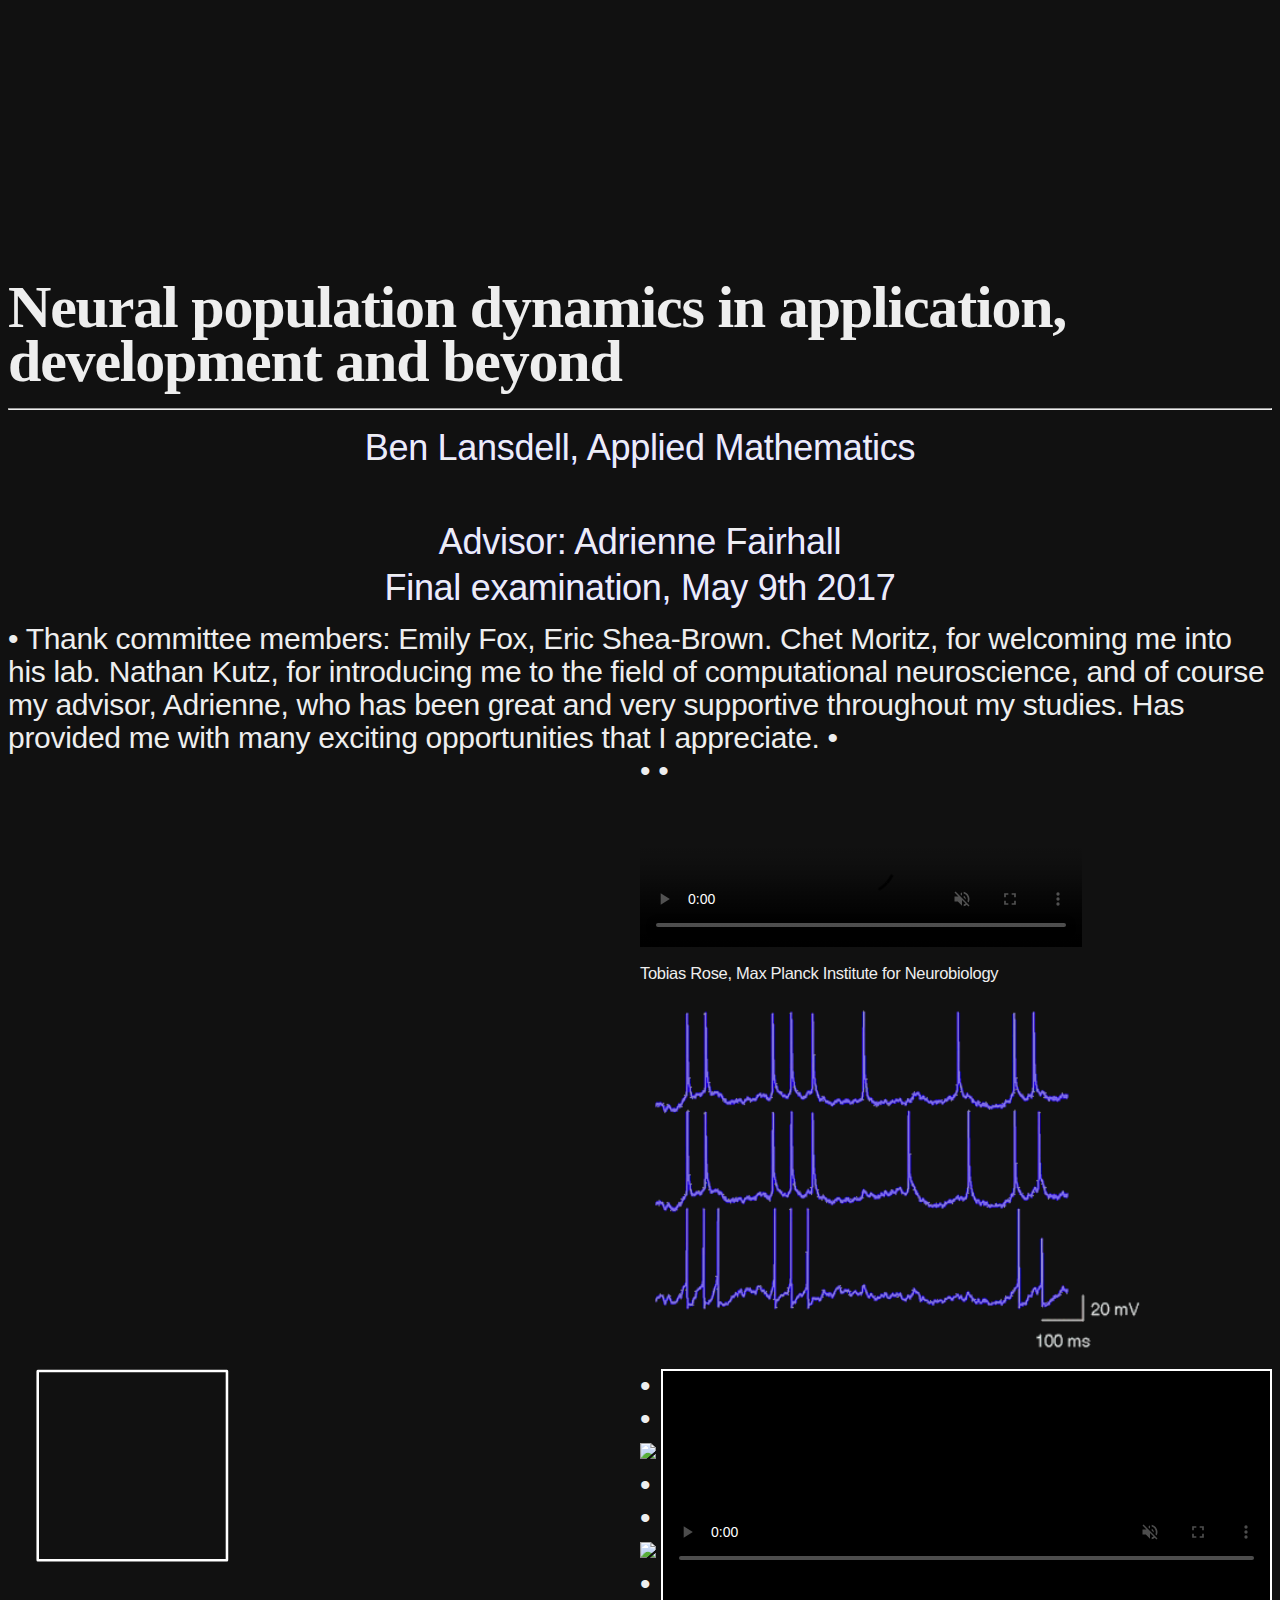
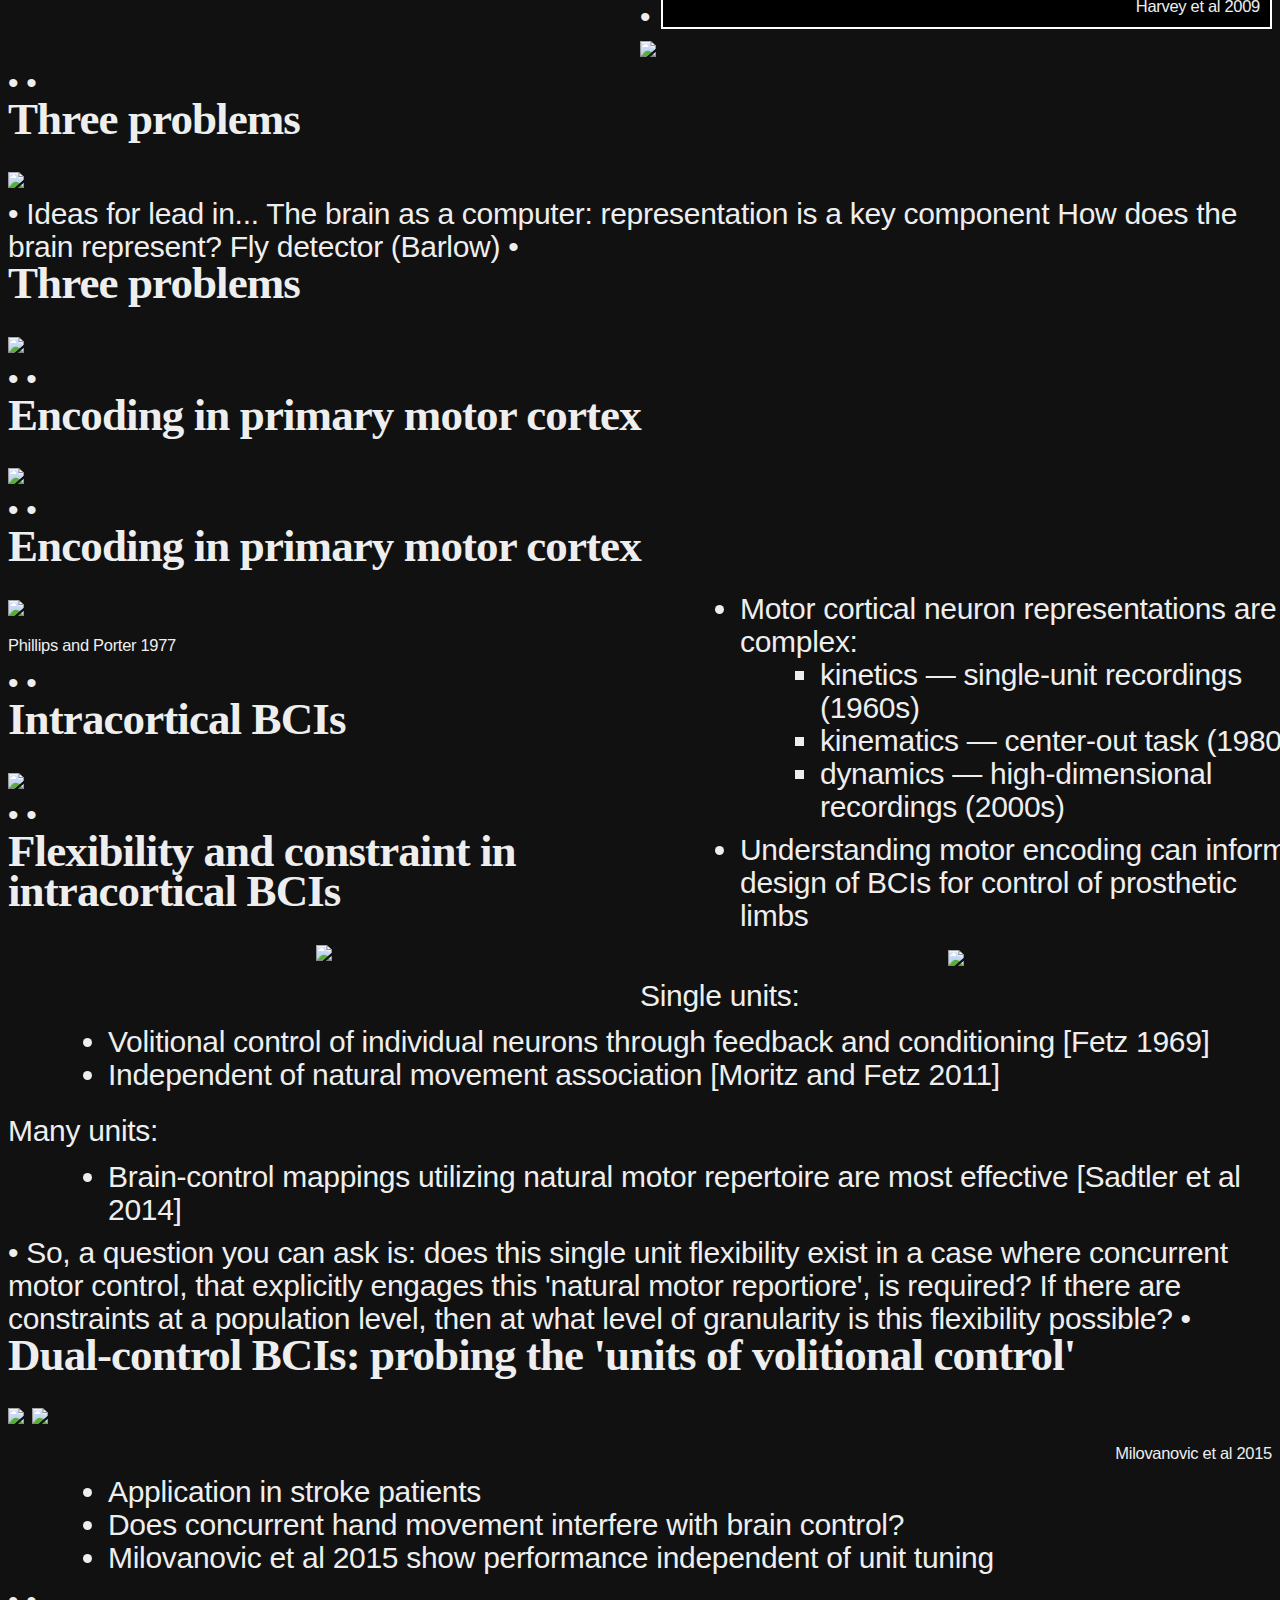
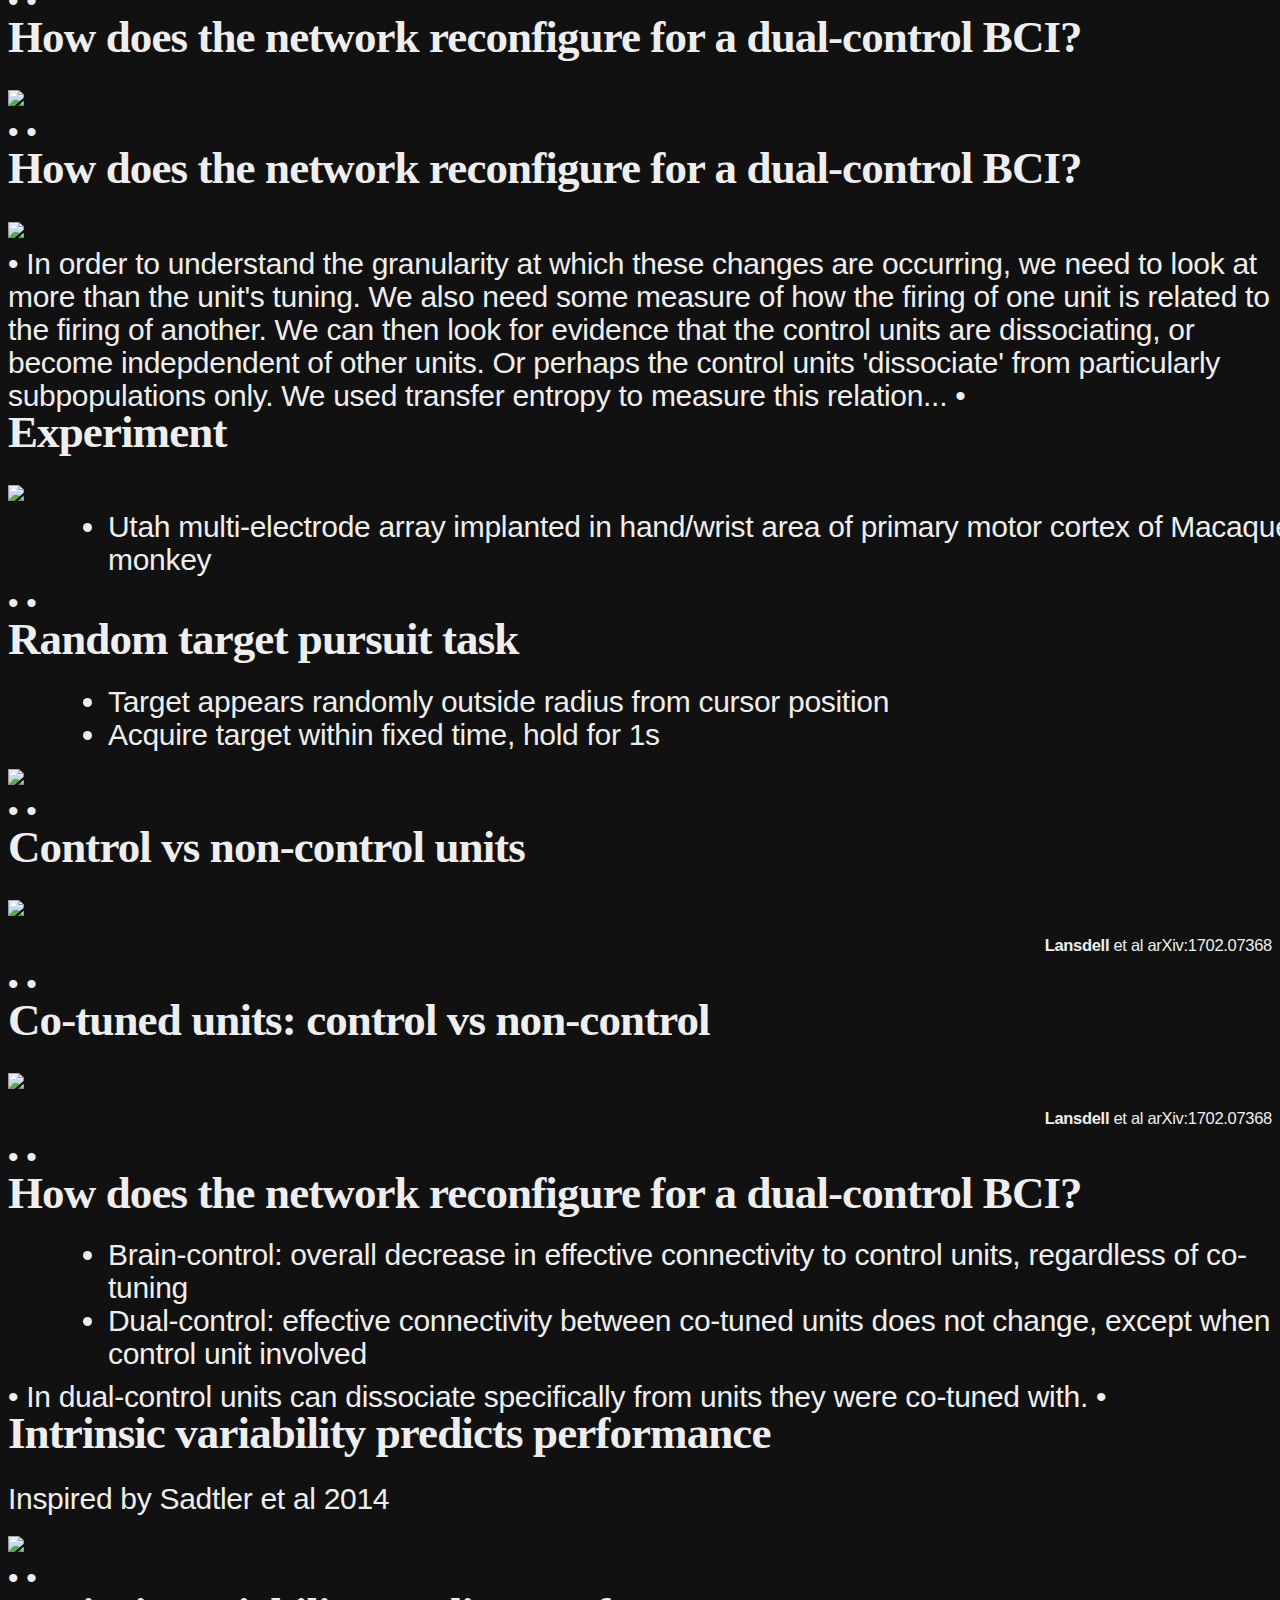
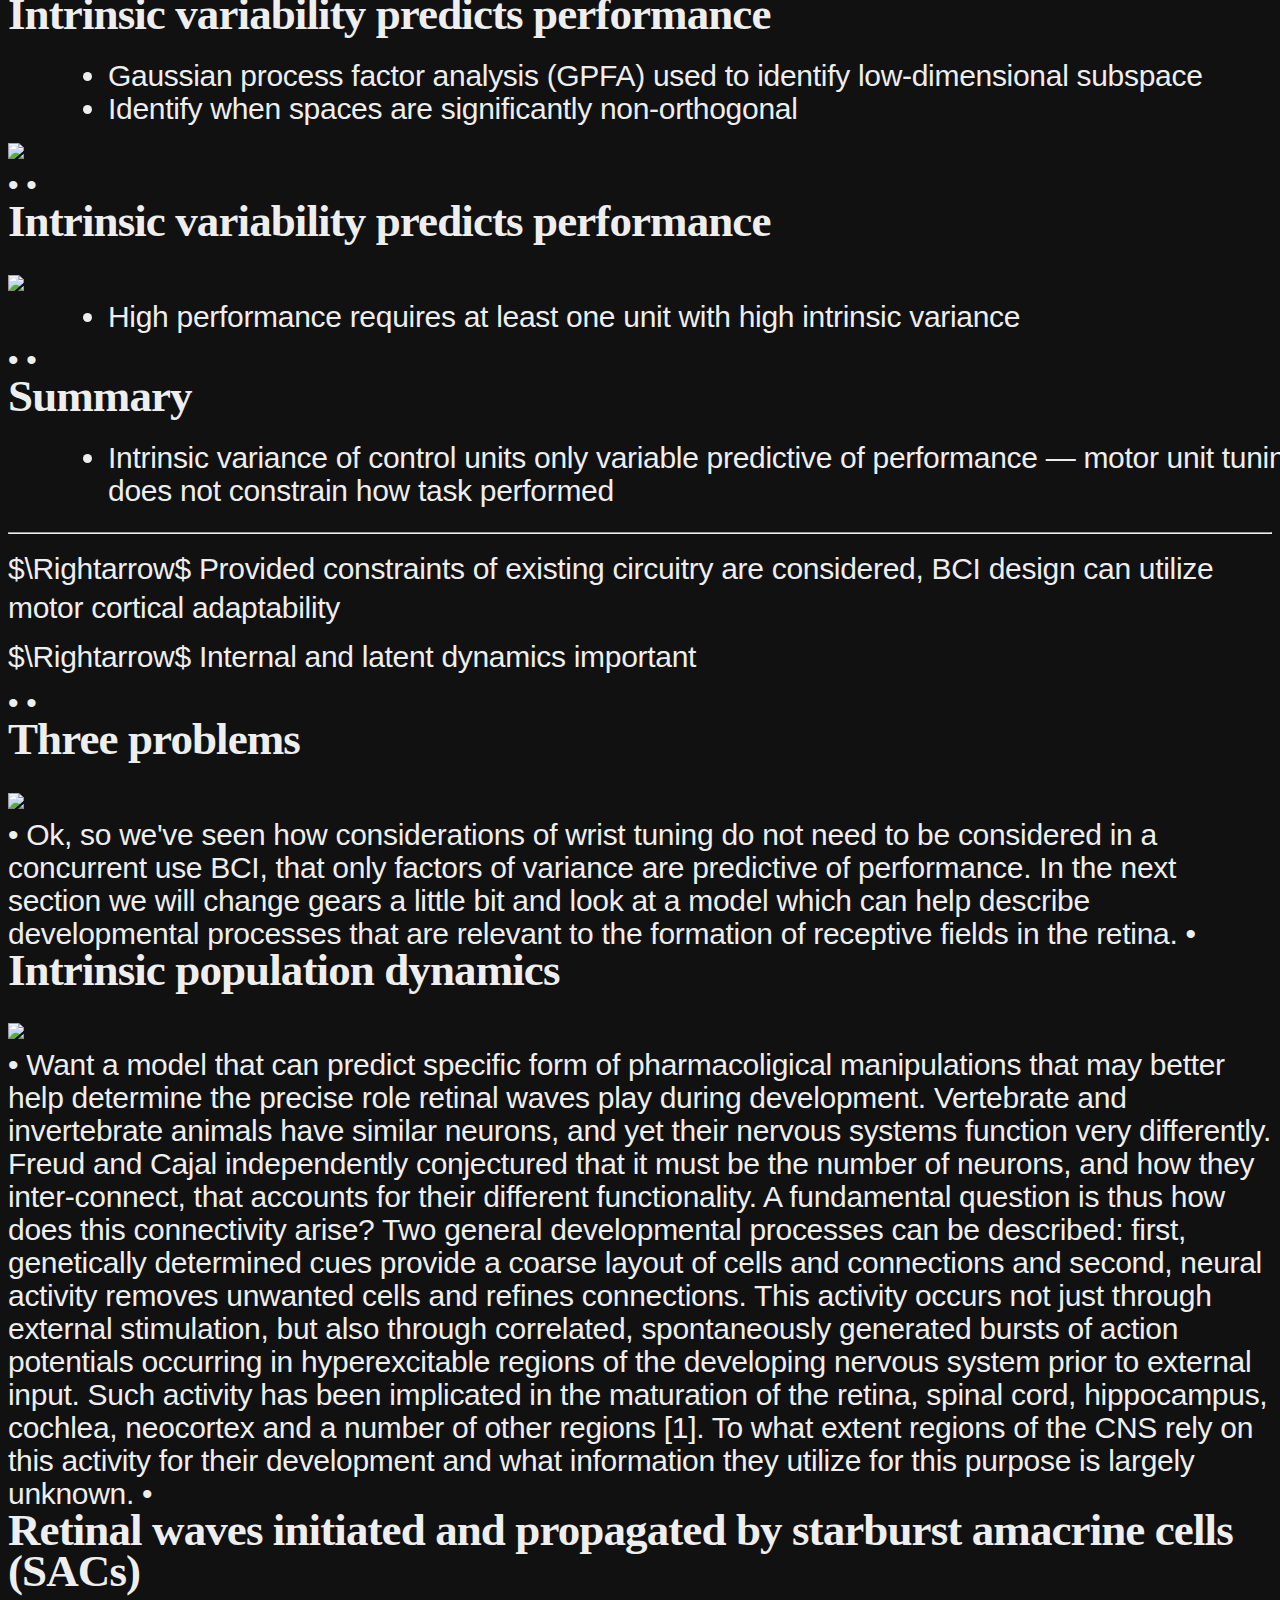
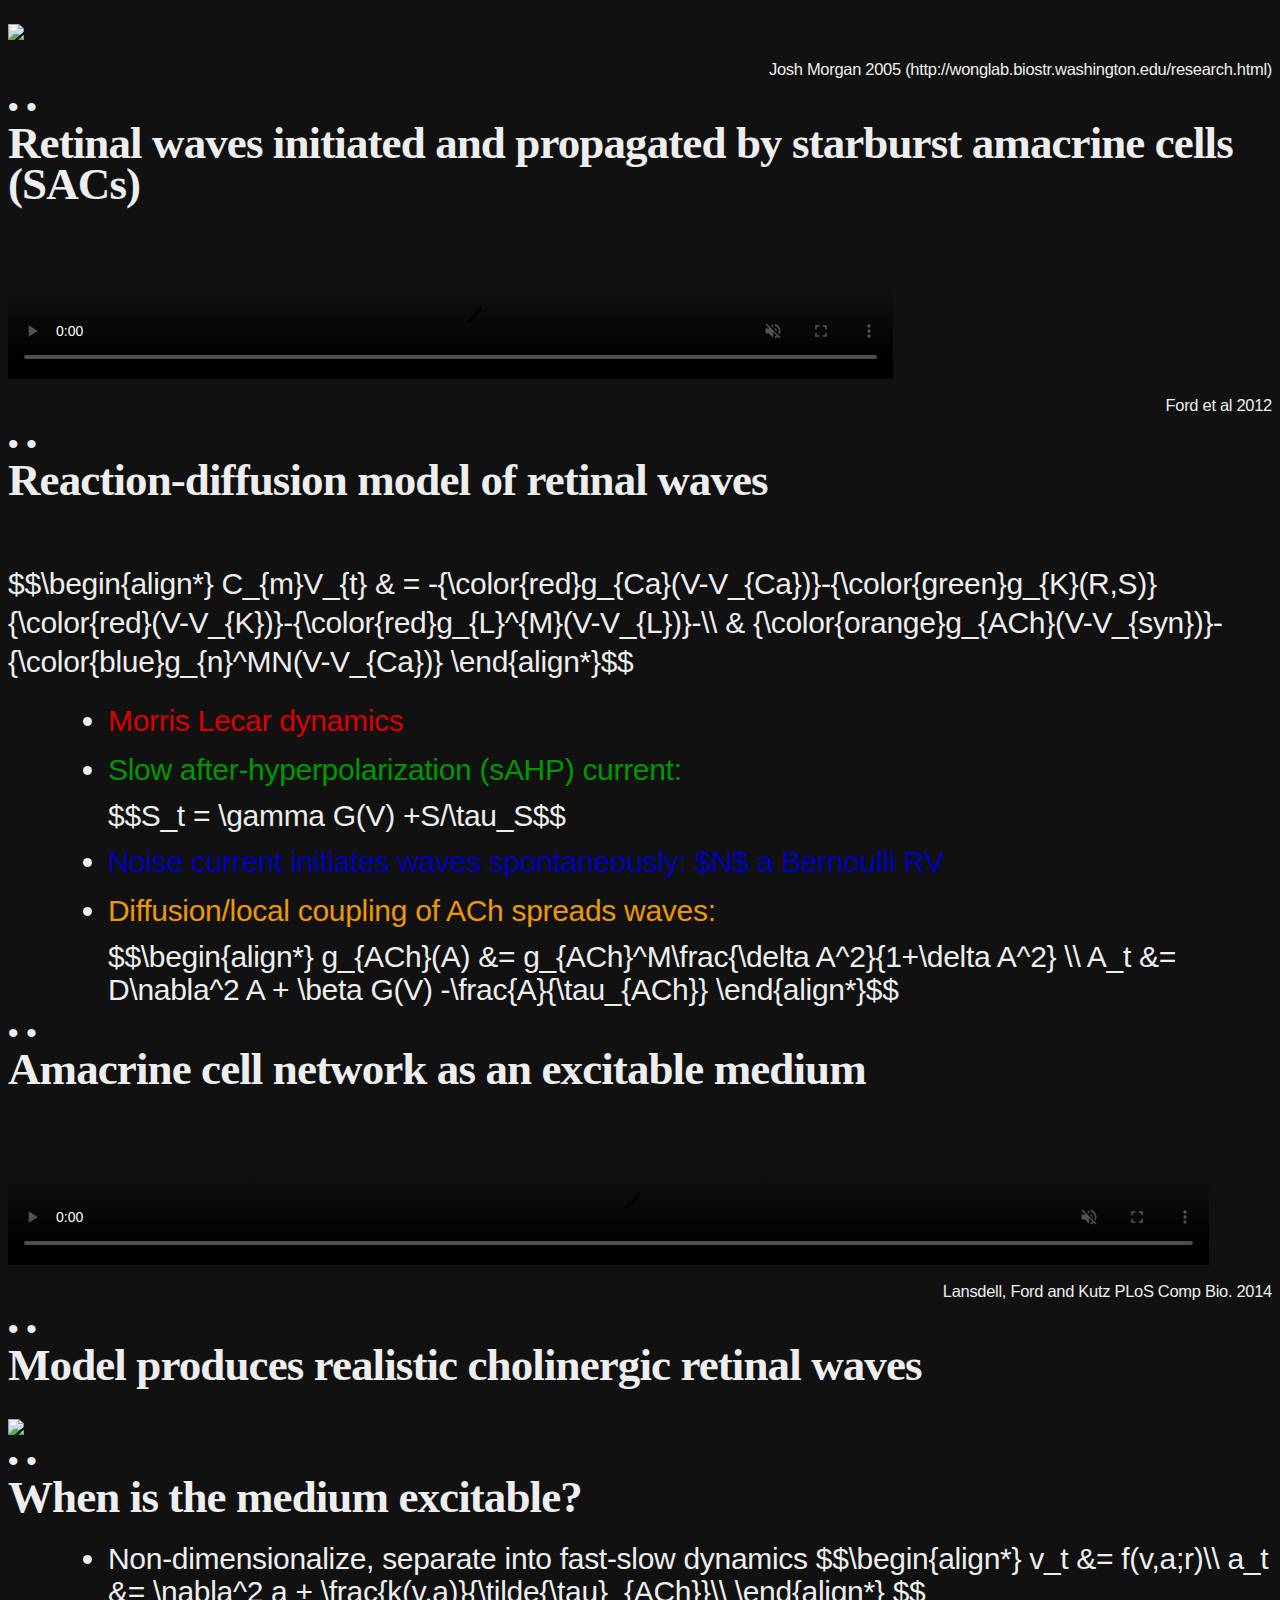
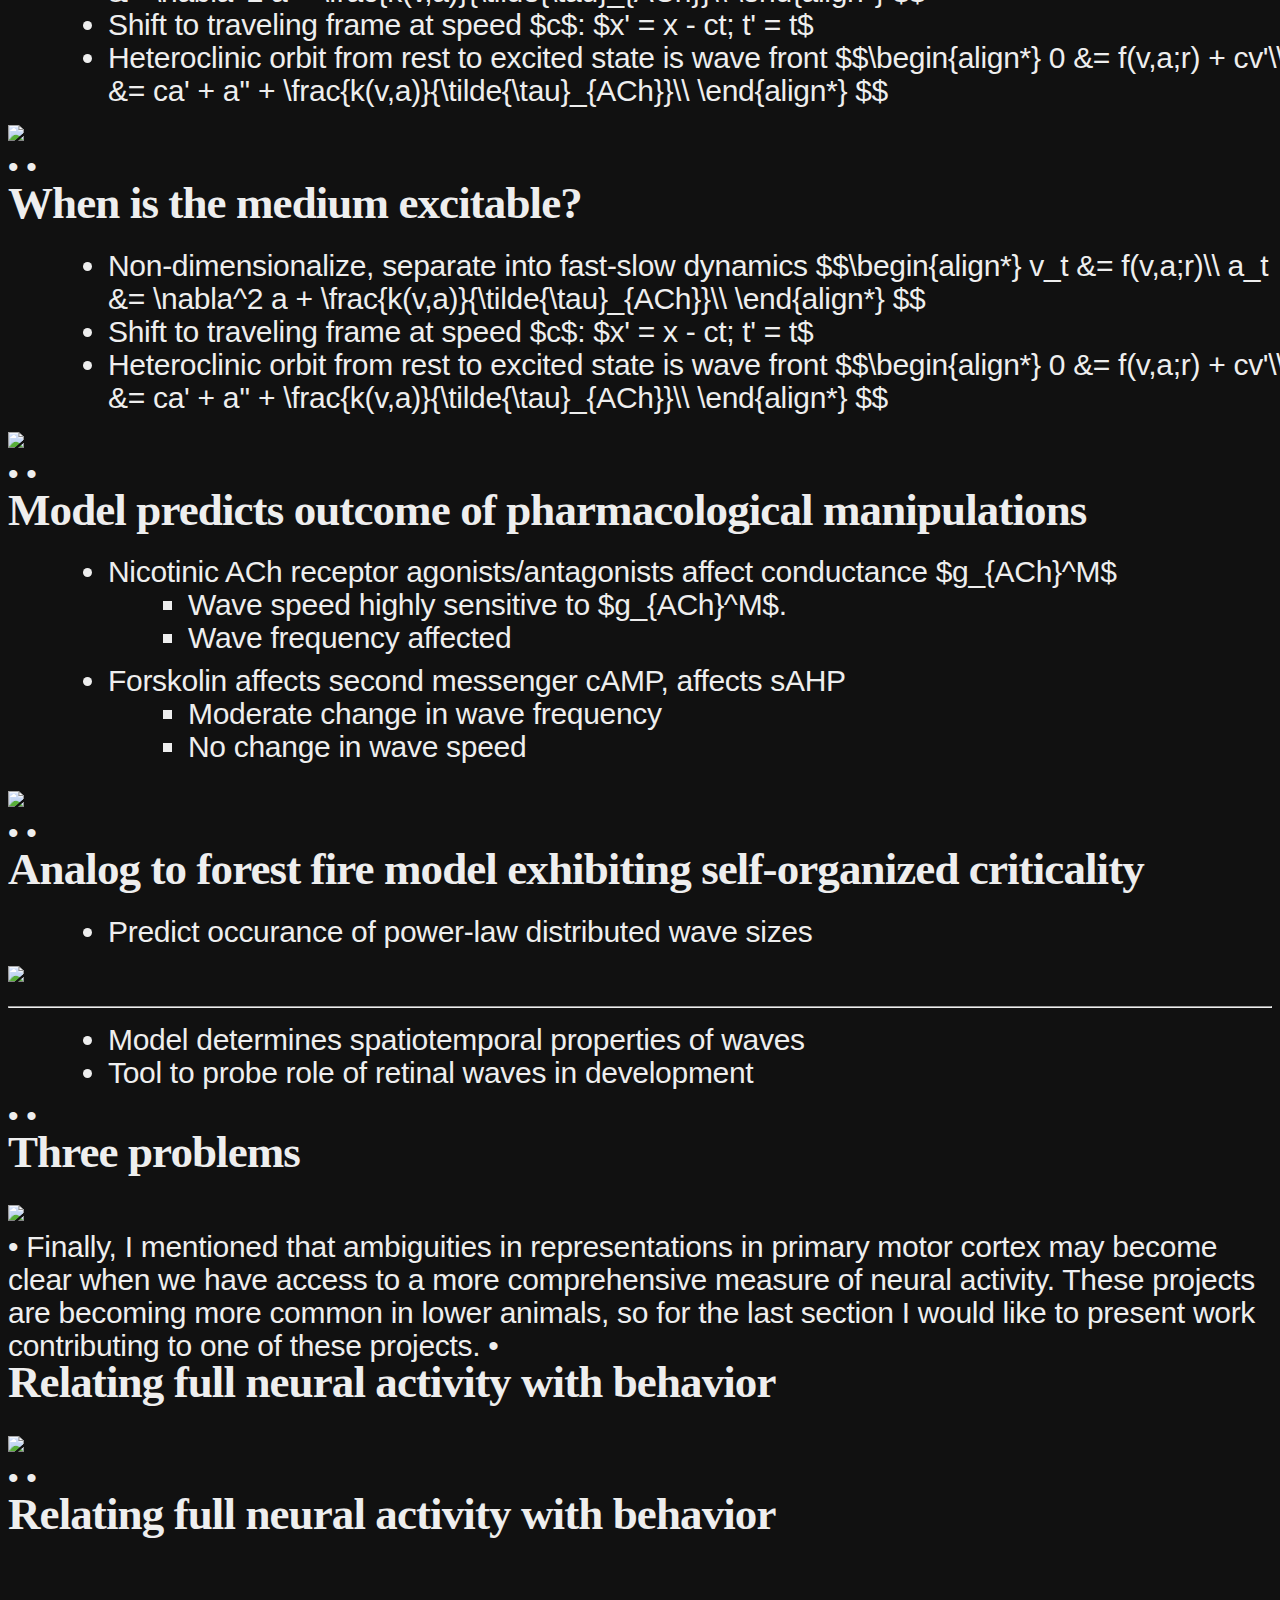
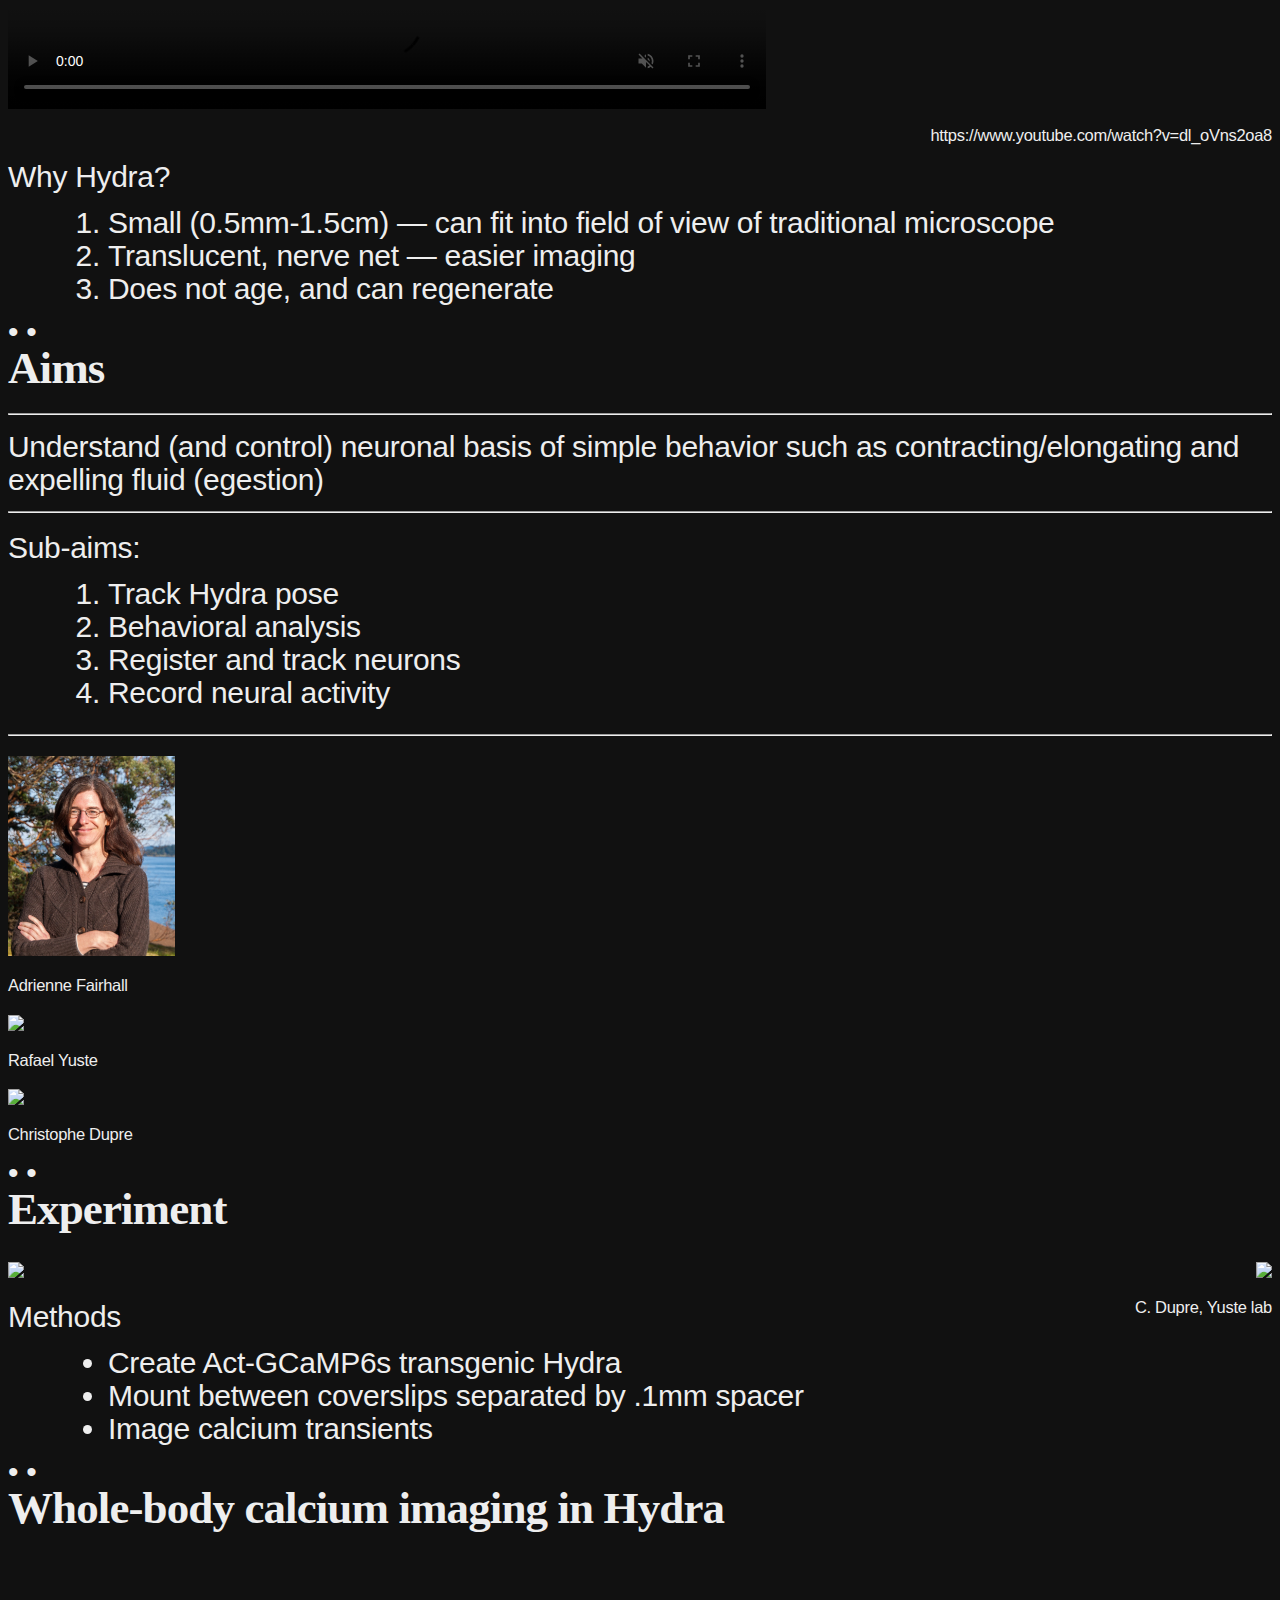
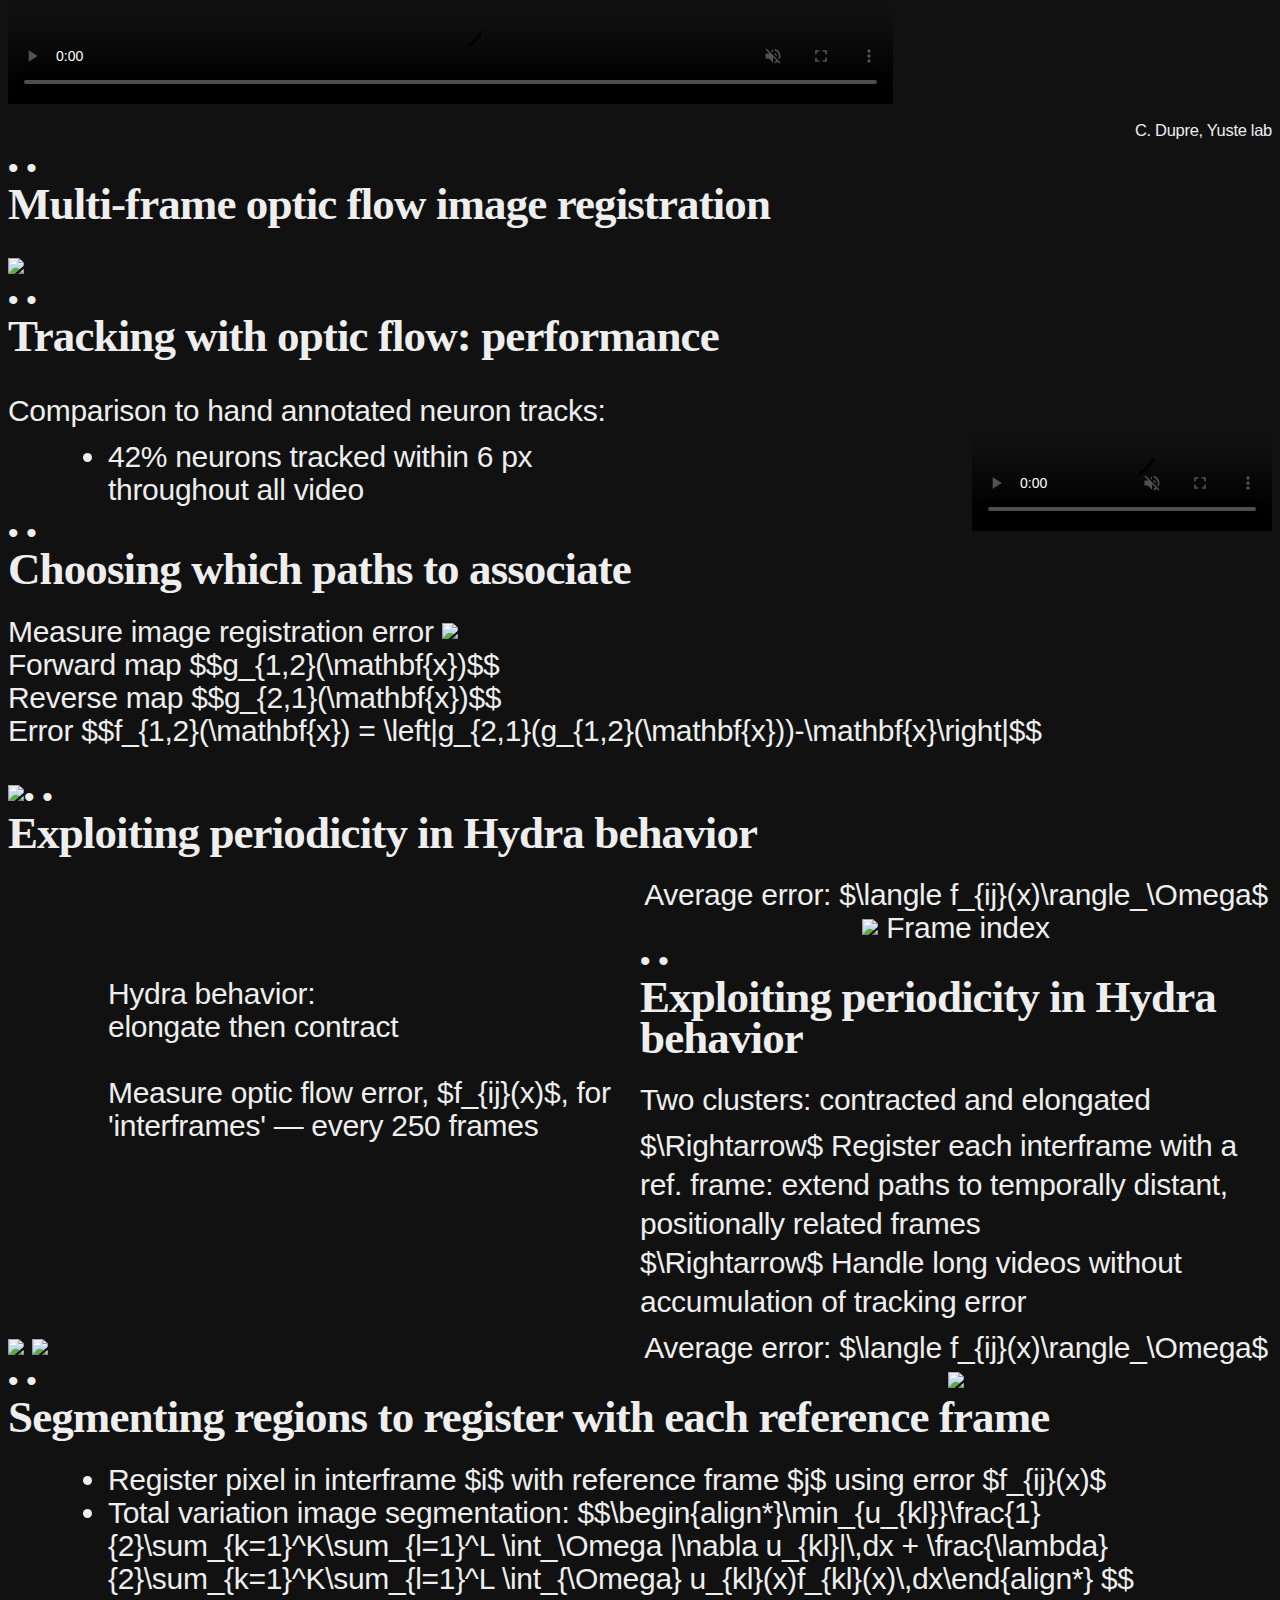
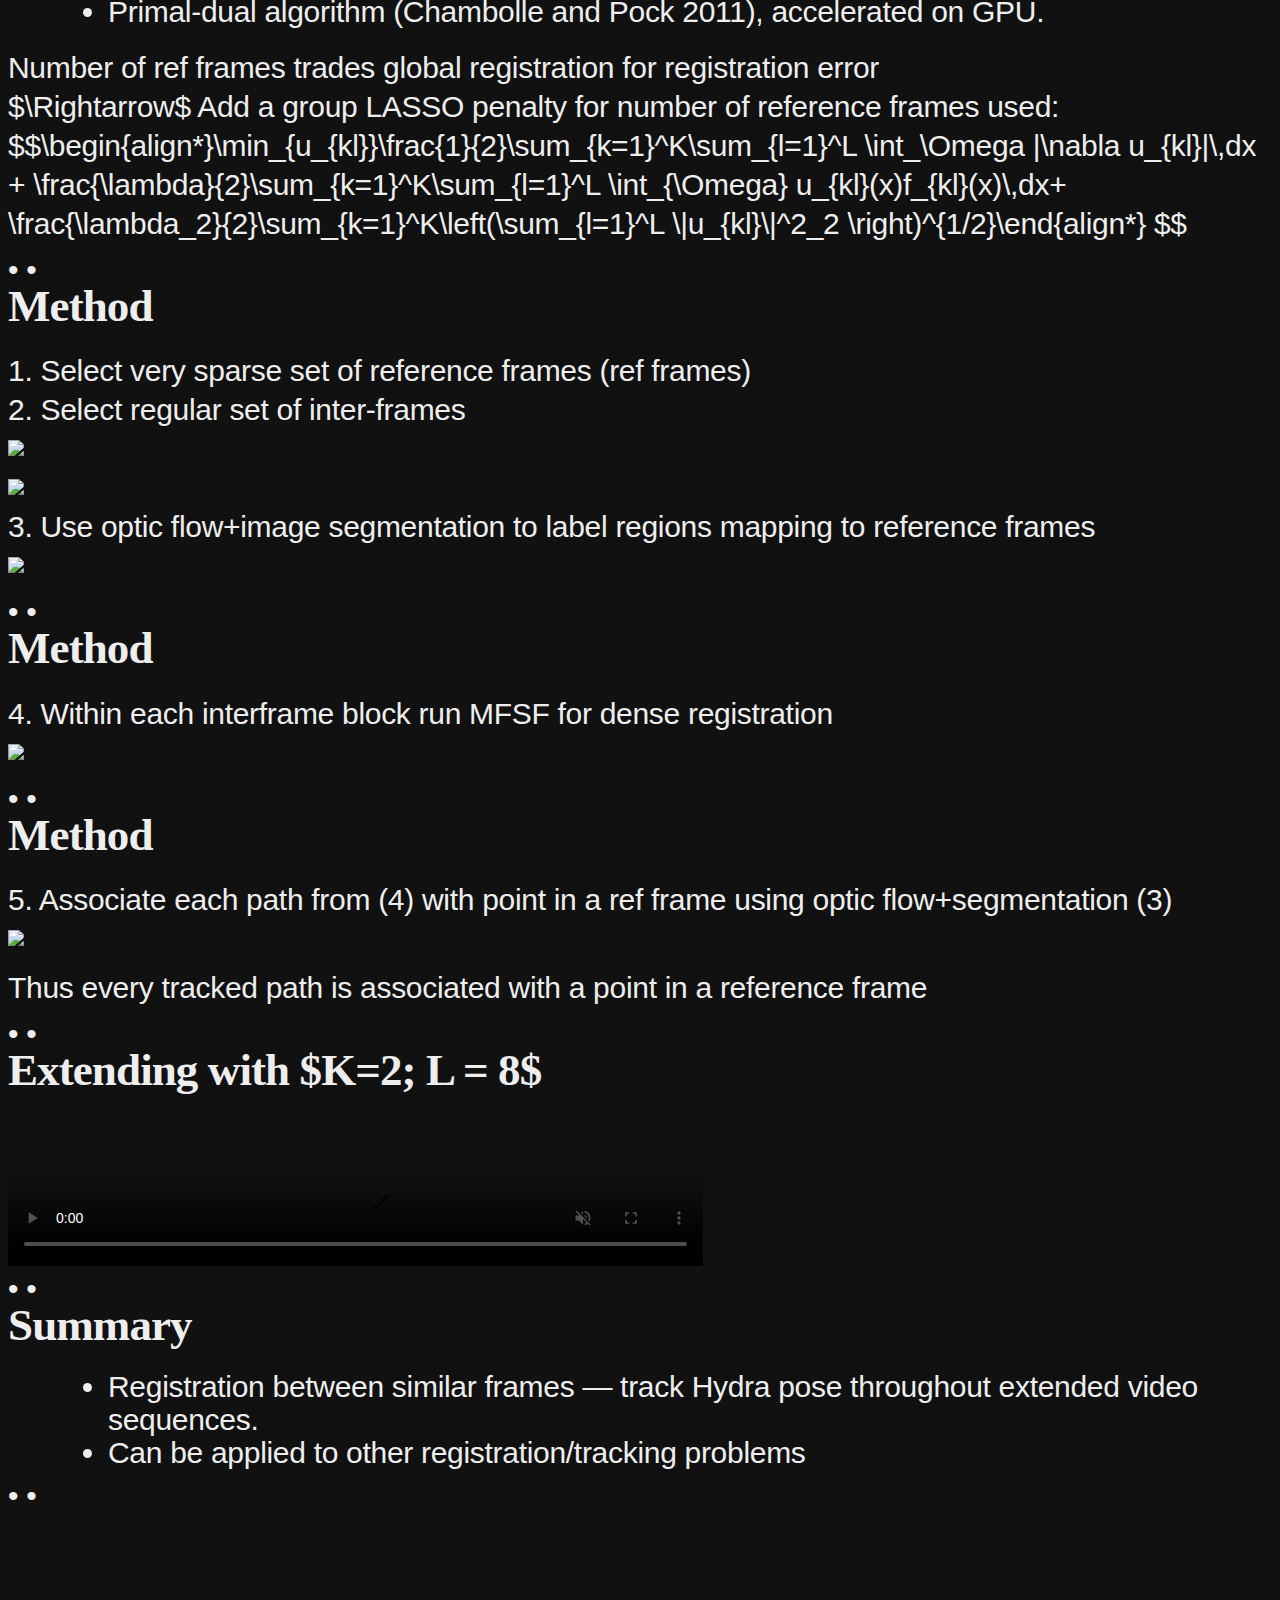
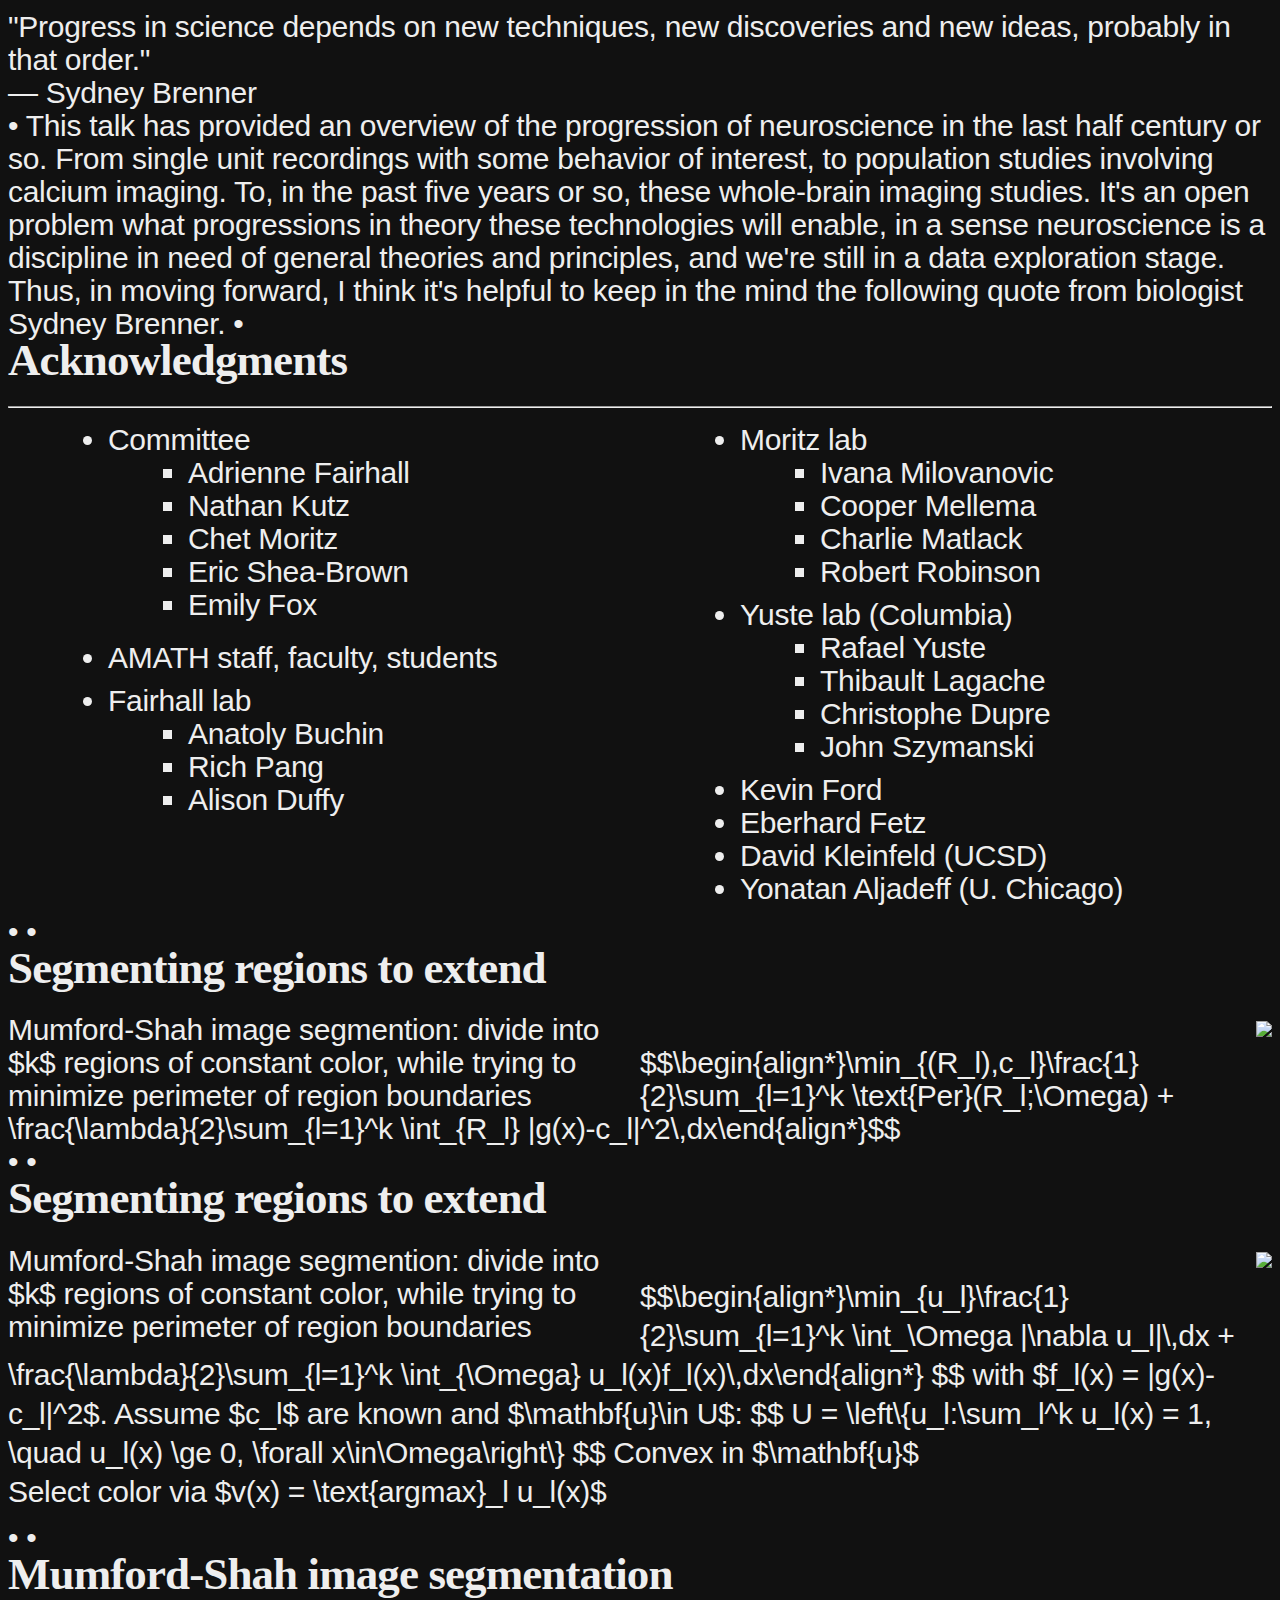
==== commit 1197ce7f: "Defense version" ====
--- a/slides.html
+++ b/slides.html
@@ -2,7 +2,7 @@
 <html lang="en">
   <head>
     <meta charset="utf-8">
-    <title>Neural encoding in application, development and beyond</title>
+    <title>Neural population dynamics in application, development and beyond</title>
       <meta name="viewport"
 	  content="width=device-width, initial-scale=1.0, maximum-scale=1.0, user-scalable=no">
     <!--<link rel="stylesheet" href="reveal.js/css/reveal.min.css">-->
@@ -18,6 +18,7 @@
     <script src="js/three.min.js"></script>
     <script src="js/OrbitControls.js"></script>
     <script src="js/KeyboardState.js"></script>
+    <script src="js/renderers/CanvasRenderers.js"></script>
     <script type="text/x-mathjax-config">
 	    MathJax.Hub.Config({TeX: {extensions: ["color.js"]}});
     </script>
@@ -40,15 +41,21 @@
     <!-- Slides! -->
     <div class="reveal">
       <div class="slides">
-        <!--<section data-background="assets/dst2_background.png">-->
-        <section data-background-color="#ffffff">
-          <h1 style="color: #000000">Neural encoding in application, development and beyond</h1>
-	  <br><hr>
-	  <p style="text-align: center; font-size: larger; text-shadow: 0px 0px 0px #0000ff;">Ben Lansdell<br> Applied Mathematics<br><br>
+        <section data-background="assets/brainbow2.jpg">
+        <!--<section data-background-color="#ffffff">
+          <h1 style="color: #000000">Neural population dynamics in application, development and beyond</h1>-->
+          <h1>Neural population dynamics in application, development and beyond</h1>
+	  <hr>
+	  <p style="text-align: center; font-size: larger; text-shadow: 0px 0px 0px #0000ff;">Ben Lansdell, Applied Mathematics<br><br>
+	  		  	Advisor: Adrienne Fairhall<br>
 	  	Final examination, May 9th 2017</p>
 	  <aside class="notes">
 	    <span style="color: red">
 	    </span> •
+	    Thank committee members:
+	    Emily Fox, Eric Shea-Brown. Chet Moritz, for welcoming me into his lab. Nathan Kutz, for
+	    introducing me to the field of computational neuroscience, and of course my advisor, Adrienne,
+	    who has been great and very supportive throughout my studies. Has provided me with many exciting opportunities that I appreciate.
 
 	    • <span style="color: green"></span>
 	  </aside>
@@ -84,9 +91,9 @@
 	<video src="assets/vrmaze.mp4" muted controls loop
 	 poster="assets/dst2.png" class="slideautostart" width="100%"></video>
 	 <p class="rcred" style="padding-right: 10px">Harvey et al 2009</p>
-	<p><br></p>
+	<!--<p><br></p>
     <img src="assets/behav.svg" width="90%" style="text-align: center">
-	<p></p>
+	<p></p>-->
 	</div>
 
 	  <aside class="notes">
@@ -100,7 +107,7 @@
 	<!--<h2>Challenges of theoretical neuroscience</h2>-->
 	  <div style="position: relative">
 		<canvas width="100%" data-sample="neuralnetwork" style = "position:absolute; top:0; left:0;"></canvas>
-	    <img src="assets/network.svg" style="width:100%;">
+	    <img src="assets/network2.svg" style="width:100%;">
 	  </div>
 	  <aside class="notes">
 	    <span style="color: red"></span> •
@@ -109,8 +116,34 @@
 	  </aside>
 	</section>
 
-	<section data-background-color="#ffffff">
-	  <h2>Outline</h2>
+	<section>
+	<!--<h2>Challenges of theoretical neuroscience</h2>-->
+	  <div style="position: relative">
+		<canvas width="100%" data-sample="neuralnetwork2" style = "position:absolute; top:0; left:0;"></canvas>
+	    <img src="assets/network2a.svg" style="width:100%;">
+	  </div>
+	  <aside class="notes">
+	    <span style="color: red"></span> •
+
+	    • <span style="color: green"></span>
+	  </aside>
+	</section>
+	<section>
+
+	<!--<h2>Challenges of theoretical neuroscience</h2>-->
+	  <div style="position: relative">
+		<canvas width="100%" data-sample="neuralnetwork3" style = "position:absolute; top:0; left:0;"></canvas>
+	    <img src="assets/network3.svg" style="width:100%;">
+	  </div>
+	  <aside class="notes">
+	    <span style="color: red"></span> •
+
+	    • <span style="color: green"></span>
+	  </aside>
+	</section>
+
+	<section data-background-color="#ffffff">
+	  <h2>Three problems</h2>
 
     <img src="assets/outline.svg" width="100%">
 
@@ -130,7 +163,7 @@
 	</section>
 	
 	<section data-background-color="#ffffff">
-	  <h2>Outline</h2>
+	  <h2>Three problems</h2>
 
     <img src="assets/outline_1.svg" width="100%">
 
@@ -145,8 +178,19 @@
 <!-- ----------------------------------------------------------------------- -->
 <!-- ----------------------------------------------------------------------- -->
 
-	<section data-background-color="#ffffff">
-		<h2>Encoding models and motor cortex</h2>
+
+	<section>
+		<h2>Encoding in primary motor cortex</h2>
+	    <img src="assets/network_bci1a.svg" width="100%">
+	    <aside class="notes">
+	    <span style="color: red"></span> •
+
+
+	    • <span style="color: green"></span>
+	  </aside>	</section>
+
+	<section data-background-color="#ffffff">
+		<h2>Encoding in primary motor cortex</h2>
 		<div id="left">
 	    <img src="assets/motorstim.png" width="90%">
 	    <p class="lcred">Phillips and Porter 1977</p>
@@ -154,7 +198,7 @@
 		<div id="right">
 		<ul>
 			<li> Motor cortical neuron representations are complex: 
-				<ul><li>kinetics &#8212; single-unit recordings, stimulation evoked responses (1960s)
+				<ul><li>kinetics &#8212; single-unit recordings (1960s)
 				<li> kinematics &#8212; center-out task (1980s)
 				<li> dynamics &#8212; high-dimensional recordings (2000s)</ul>
 			<li class="fragment"> Understanding motor encoding can inform design of BCIs for control of prosthetic limbs
@@ -162,87 +206,86 @@
 	</div>
 	    <aside class="notes">
 	    <span style="color: red"></span> •
-
-
 	    • <span style="color: green"></span>
 	  </aside>	</section>
 
-	<section data-background-color="#ffffff">
-		<h2>Intracortical arrays provide state-of-the-art BCI control</h2>
+	<section>
+		<h2>Intracortical BCIs</h2>
+		<img src="assets/network_bci2a.svg" width="100%">
+	  <aside class="notes">
+	    <span style="color: red"></span> •
+	    • <span style="color: green"></span>
+	  </aside>
+	</section>
+
+	<section data-background-color="#ffffff">
+		<h2>Flexibility and constraint in intracortical BCIs</h2>
 	  <div id="left">
-	    <center><img src="assets/utah.png" width="45%">
+	    <center><img src="assets/utah.png" width="50%">
 	    <p class="rcred"></p>
 	  </div>
 	  <div id="right">
+	    <center><img src="assets/motorcortex.png" width="55%">
 	  </div>
-	    <center><img src="assets/motorcortex.png" width="40%">
-	    <ul><li>Monkeys can be trained to volitionally control individual neurons through feedback and conditioning [Fetz 1969]
-	    	<li>Neurons chosen independently of natural movement association [Moritz and Fetz 2011]
-	    	<li>Conversely, other studies report brain-control mappings which utilize activity observed during the natural motor repertoire are most effective [Sadtler et al 2014]
+
+	    <p><br>
+	    	Single units:</p>
+	    <ul><li>Volitional control of individual neurons through feedback and conditioning [Fetz 1969]
+	    	<li>Independent of natural movement association [Moritz and Fetz 2011]
+	    	</ul>
+	    	<p>Many units:</p>
+	    	<ul>
+	    	<li>Brain-control mappings utilizing natural motor repertoire are most effective [Sadtler et al 2014]
 	    </ul>
 	  <aside class="notes">
 	    <span style="color: red"></span> •
-	    • <span style="color: green"></span>
-	  </aside>
-	</section>
-
-	<section data-background-color="#ffffff">
-		<h2>Dual-control BCIs</h2>
+	    So, a question you can ask is: does this single unit flexibility exist
+	    in a case where concurrent motor control, that explicitly engages this
+	    'natural motor reportiore', is required?
+
+	    If there are constraints at a population level, then at what level of granularity is
+	    this flexibility possible? 
+	    • <span style="color: green"></span>
+	  </aside>
+	</section>
+
+	<section data-background-color="#ffffff">
+		<h2>Dual-control BCIs: probing the 'units of volitional control'</h2>
 	    <img src="assets/dualcontrolBCI.png" width="40%">
 	    <img src="assets/easyharddiag2.png" width="50%">
 	    <p class="rcred">Milovanovic et al 2015</p>
 	    <ul>
-	  		<li> Allow stroke patients to regain functionality through co-opting
-	  			healthy motor cortex to control neural prosthetic in conjunction with residual movement 
-   		<li> Do neurons strongly associated with contralateral motion make poor control units due to the potential interference imposed by concurrent hand movement?
+	  		<li> Application in stroke patients
+   			<li> Does concurrent hand movement interfere with brain control?
+	    	<li> Milovanovic et al 2015 show performance independent of unit tuning
    		</ul> 
-	  <aside class="notes">
-	    <span style="color: red"></span> •
-	    • <span style="color: green"></span>
-	  </aside>
-	</section>
-
-	<section data-background-color="#ffffff">
-		<h2>Dual-control BCIs</h2>
-		<img src="assets/dc_perf.png" width="55%">
-		<p class="rcred">Milovanovic et al 2015</p>
-	    <ul>
-	    	<li> Previous studies show performance independent of unit tuning [Milovanovic et al 2015]
-	    </ul>
-	  <aside class="notes">
-	    <span style="color: red"></span> •
-	    • <span style="color: green"></span>
-	  </aside>
-	</section>
-
-	<section data-background-color="#ffffff">
-		<h2>What are the units of volitional control?</h2>
-	  <div style="text-align: left">
-	    <p>Activity of control and non-control units</p>
-	  	<ul>
-	  		<li> BCIs induce widespread changes in activity and tuning in variety of tasks and task perturbations [e.g. Carmena et al 2003]
-  			<li> Some studies show control unit specific changes in tuning [e.g. Law et al 2014]
-	  	</ul> 
-
-		<div class="fragment">
-	  	<p>How do these effects manifest in a BCI paradigm where control units may be constrained by their role in ongoing movement?</p>
-		</div>
-		<div class="fragment">
-			<hr>
-		<div class="column4">
-			<img src="assets/Adrienne-Fairhall.jpg" height="200px">
-<p class="lcred">Adrienne Fairhall</div>
-		<div class="column4">
-			<img src="assets/Chet-Moritz.jpg" height="200px">
-<p class="lcred">Chet Moritz</p></div>
-		<div class="column4"><img src="assets/Cooper-Mellema.jpg" height="200px">
-<p class="lcred">Cooper Mellema</p></div>
-		<div class="column4-last"><img src="assets/Ivana-Milovanovic.jpg" height="200px"><br>
-<p class="lcred">Ivana Milovanovic</p></div>
-		</div>
-
-	  <aside class="notes">
-	    <span style="color: red"></span> •
+		<aside class="notes">
+	    <span style="color: red"></span> •
+	    • <span style="color: green"></span>
+	  </aside>
+	</section>
+
+	<section>
+		<h2>How does the network reconfigure for a dual-control BCI?</h2>
+		<img src="assets/network_bci1.svg" width="100%">
+	  <aside class="notes">
+	    <span style="color: red"></span> •
+	    • <span style="color: green"></span>
+	  </aside>
+	</section>
+
+	<section>
+		<h2>How does the network reconfigure for a dual-control BCI?</h2>
+		<img src="assets/network_bci3.svg" width="100%">
+	  <aside class="notes">
+	    <span style="color: red"></span> •
+	    In order to understand the granularity at which these changes are occurring,
+	    we need to look at more than the unit's tuning. We also need some measure of
+	    how the firing of one unit is related to the firing of another. We can then look
+	    for evidence that the control units are dissociating, or become indepdendent of other
+	    units. Or perhaps the control units 'dissociate' from particularly subpopulations only.
+
+	    We used transfer entropy to measure this relation...
 	    • <span style="color: green"></span>
 	  </aside>
 	</section>
@@ -259,80 +302,72 @@
 	  </aside>
 	</section>
 
-	<section>
+	<section data-background-color='#ffffff'>
 		<h2>Random target pursuit task</h2>
 			<ul>
 				<li> Target appears randomly outside radius from cursor position
 				<li> Acquire target within fixed time, hold for 1s
 			</ul>
-	    <img src="assets/targettask.png" width="70%">
-	  <aside class="notes">
-	    <span style="color: red"></span> •
-
-	    • <span style="color: green"></span>
-	  </aside>
-	</section>
-
-	<section data-background-color="#ffffff">
-	  <h2>Changes in effective connectivity of population</h2>
-		<p>
-	  	For a fixed network of units, compute transfer entropy between units in each condition:
-	  	$$
-	  	H_{X\to Y} = I(Y_t|Y_{t-1}, \dots, Y_{t-T}) - I(Y_t|Y_{t-1}, \dots, Y_{t-T},X_{t-1}, \dots, X_{t-T})
-	  	$$
-	  	for Shannon entropy $I$. <br><br>
-
-	  	Study differences in connectivity between brain-, dual- conditions and (baseline) manual condition.<p>
-	  <aside class="notes">
-	    <span style="color: red"></span> •
-
-	    • <span style="color: green"></span>
-	  </aside>
-	</section>
-
-	<section data-background-color="#ffffff">
-	  <h2>Changes in effective connectivity of population</h2>
-	    <img src="assets/TE_part3.png" width="65%">
-	    <p class="rcred"><b>Lansdell</b> et al <em>(submitted)</em></p>
-	  <aside class="notes">
-	    <span style="color: red"></span> •
-	    • <span style="color: green"></span>
-	  </aside>
-	</section>
-
-	<section data-background-color="#ffffff">
-	  <h2>Changes in effective connectivity of population</h2>
+	    <img src="assets/targettask.svg" width="70%">
+	  <aside class="notes">
+	    <span style="color: red"></span> •
+
+	    • <span style="color: green"></span>
+	  </aside>
+	</section>
+
+	<section>
+		<h2>Control vs non-control units</h2>
+		<img src="assets/network_bci4a.svg" width="100%">
+	    <p class="rcred"><b>Lansdell</b> et al arXiv:1702.07368</p>
+	  <aside class="notes">
+	    <span style="color: red"></span> •
+	    • <span style="color: green"></span>
+	  </aside>
+	</section>
+
+	<section>
+		<h2>Co-tuned units: control vs non-control</h2>
+		<img src="assets/network_bci5.svg" width="100%">
+	    <p class="rcred"><b>Lansdell</b> et al arXiv:1702.07368</p>
+	  <aside class="notes">
+	    <span style="color: red"></span> •
+	    • <span style="color: green"></span>
+	  </aside>
+	</section>
+
+	<section>
+	  <h2>How does the network reconfigure for a dual-control BCI?</h2>
 	  	<ul>
 	  		<li> Brain-control: overall decrease in effective connectivity to control units, regardless of co-tuning
-	  		<li> Dual-control: functional connectivity between co-tuned units does not change, except when control unit involved
+	  		<li> Dual-control: effective connectivity between co-tuned units does not change, except when control unit involved
 	  	</ul>
-	  <aside class="notes">
-	    <span style="color: red"></span> •
-
-
-• <span style="color: green"></span>
-	  </aside>
-	</section>
-
-	<section>
+
+	  <aside class="notes">
+	    <span style="color: red"></span> •
+	    In dual-control units can dissociate specifically from units they
+	    were co-tuned with.
+		• <span style="color: green"></span>
+	  </aside>
+	</section>
+
+	<section data-background-color='#ffffff'>
 		<h2>Intrinsic variability predicts performance</h2>
 		<p>Inspired by Sadtler et al 2014</p>
-	    <img src="assets/intrinsic_manifold_white.png" width="75%">
-
-	  <aside class="notes">
-	    <span style="color: red"></span> •
-
-
-• <span style="color: green"></span>
+	    <img src="assets/intrinsic_manifold.svg" width="75%">
+
+	  <aside class="notes">
+	    <span style="color: red"></span> •
+		• <span style="color: green"></span>
 	  </aside>
 	</section>
 
 	<section data-background-color="#ffffff">
 		<h2>Intrinsic variability predicts performance</h2>
-<ul>
-<li> Gaussian process factor analysis (GPFA) used to identify low-dimensional subspace
-<li> Identify when spaces are significantly non-orthogonal
-</ul>
+			<ul>
+			<li> Gaussian process factor analysis (GPFA) used to identify low-dimensional subspace
+			<li> Identify when spaces are significantly non-orthogonal
+			</ul>
 	    <img src="assets/gpfa_perf.png" width="40%">
 	  <aside class="notes">
 	    <span style="color: red"></span> •
@@ -357,12 +392,12 @@
 	<section data-background-color="#ffffff">
 	  <h2>Summary</h2>
 	  	<ul>
-	  		<li> Intrinsic variance of control units only variable found to predict performance and control unit contributions &#8212; motor unit tuning does not constrain how the task is performed
+	  		<li> Intrinsic variance of control units only variable predictive of performance &#8212; motor unit tuning does not constrain how task performed
 	  	</ul>
+	  	<div class="fragment">
 	  	<hr>
-	  	<div class="fragment">
-	  	<p>$\Rightarrow$ Provided basic neuronal constraints imposed by existing circuitry are taken into consideration, BCI design is able to leverage motor cortical adaptability.</p>
-		<p> $\Rightarrow$ Internal and latent dynamics reveal additional information, compared with direct encoding models
+	  	<p>$\Rightarrow$ Provided constraints of existing circuitry are considered, BCI design can utilize motor cortical adaptability</p>
+		<p> $\Rightarrow$ Internal and latent dynamics important
 		</div>
 	  <aside class="notes">
 	    <span style="color: red"></span> •
@@ -376,7 +411,7 @@
 <!-- ----------------------------------------------------------------------- -->
 
 	<section data-background-color="#ffffff">
-	  <h2>Outline</h2>
+	  <h2>Three problems</h2>
       <img src="assets/outline_2.svg" width="100%">
 
 	  <aside class="notes">
@@ -393,29 +428,8 @@
 	</section>
 
 	<section data-background-color="#000000">
-	  <h2>Spontaneous activity in retina drives developmental programs</h2>
-	  <div id="left">
-	  	<ul>
-	  		<li> Insight into structure of nervous system through study of developmental processes
-	  		<li> Normal development of receptive fields in visual cortex relies on spontaneous activity in retina
-	  		<li> Active or permissive role?
-	  	</ul>
-	  	<p><br></p>
-	 	<div class="fragment">
-	  	<div id="left" style="text-align: right;">
-			<img src="assets/kevinford.jpg" height="200px" style="padding-right: 20px">
-			<p class="rcred" style="padding-right: 20px">Kevin Ford </p>
-	  	</div>
-	  	<div id="right" style="text-align: left">
-			<img src="assets/nathankutz.jpg" height="200px">
-			<p class="lcred">Nathan Kutz</p>
-	  	</div>
-	  </div>
-	  </div>
-	  <div id="right">
-		<img src="assets/cajal_retina.png" width="70%">
-	 <p class="rcred">Ramón y Cajal</p>
-	</div>
+	  <h2>Intrinsic population dynamics</h2>
+      <img src="assets/network_retina.svg" width="100%">
 	  <aside class="notes">
 	    <span style="color: red"></span> •
 	    Want a model that can predict specific form of pharmacoligical manipulations
@@ -466,11 +480,11 @@
 	<section data-background-color="#ffffff">
 	  <h2>Reaction-diffusion model of retinal waves</h2>
 	  <p><br>
-	  $$\begin{align*} C_{m}V_{t} & = -{\color{red}g_{Ca}(V-V_{Ca})}-{\color{green}g_{K}(R,S)(V-V_{K})}-{\color{red}g_{L}^{M}(V-V_{L})}-\\ 
+	  $$\begin{align*} C_{m}V_{t} & = -{\color{red}g_{Ca}(V-V_{Ca})}-{\color{green}g_{K}(R,S)}{\color{red}(V-V_{K})}-{\color{red}g_{L}^{M}(V-V_{L})}-\\ 
 	  & {\color{orange}g_{ACh}(V-V_{syn})}-{\color{blue}g_{n}^MN(V-V_{Ca})} \end{align*}$$
 	  <br></p>
 	  <ul>
-	  	<li class="fragment"> <p style="color:#dd0000">Morris Lecar dynamics: refractory variable $R$</p>
+	  	<li class="fragment"> <p style="color:#dd0000">Morris Lecar dynamics</p>
 	  	<li class="fragment"> <p style="color:#009900">Slow after-hyperpolarization (sAHP) current:</p> $$S_t = \gamma G(V) +S/\tau_S$$
 	  	<li class="fragment"> <p style="color:#0000bb">Noise current initiates waves spontaneously: $N$ a Bernoulli RV</p> 
 	  	<li class="fragment"> <p style="color:#ee9900">Diffusion/local coupling of ACh spreads waves:</p> $$\begin{align*} g_{ACh}(A) &= g_{ACh}^M\frac{\delta A^2}{1+\delta A^2} \\ 
@@ -577,14 +591,14 @@
 	<section data-background-color="#ffffff">
 	  <h2>Analog to forest fire model exhibiting self-organized criticality </h2>
 	  <ul>
-	  	<li>Predicts when retinal waves exhibit power-law distributed wave sizes
+	  	<li>Predict occurance of power-law distributed wave sizes
 	  </ul>
 	    <img src="assets/retina_figure6.png" width="100%">
 	  <div class="fragment">
 	  <hr>
 	  <ul>
 	  	<li> Model determines spatiotemporal properties of waves
-	  	<li> Can be used as a tool to investigate role of retinal waves in development
+	  	<li> Tool to probe role of retinal waves in development
 	  </ul>
 	  </div>
 	  <aside class="notes">
@@ -599,7 +613,7 @@
 <!-- ---------------------------------------------------------------------- -->
 
 	<section data-background-color="#ffffff">
-	  <h2>Outline</h2>
+	  <h2>Three problems</h2>
 
     <img src="assets/outline_3.svg" width="100%">
 
@@ -614,8 +628,18 @@
 	  </aside>
 	</section>
 
+	<section>
+	<h2>Relating full neural activity with behavior</h2>
+    <img src="assets/network_hydra.svg" width="100%">
+	  <aside class="notes">
+	    <span style="color: red"></span> •
+
+	    • <span style="color: green"></span>
+	  </aside>
+	</section>
+
 	<section data-background-color="#000000">
-	<h2>Comprehensive measures of neural activity in cnidaria &#8212 "cracking the neural code"</h2>
+	<h2>Relating full neural activity with behavior</h2>
 	  <div>
 	<video src="assets/hydra_feeding_short.mp4" muted controls loop
 	 poster="assets/dst2.png" class="slideautostart" width="60%"></video>
@@ -624,23 +648,10 @@
 	<p>Why Hydra?</p>
 	 <ol>
 	 	<li> Small (0.5mm-1.5cm) &#8212; can fit into field of view of traditional microscope
-	 	<li> Translucent; nerve net, easier imaging
+	 	<li> Translucent, nerve net &#8212; easier imaging
 	 	<li> Does not age, and can regenerate
 	 </ol>
 	</div>
-	  </div>
-	  <aside class="notes">
-	    <span style="color: red"></span> •
-
-	    • <span style="color: green"></span>
-	  </aside>
-	</section>
-
-	<section>
-	<h2>Hydra anatomy</h2>
-	  <div>
-	    <img src="assets/hydra_layers_white.png" width="100%" position="left">
-	    <p class="rcred">Adapted from Technau and Steele 2011</p>
 	  </div>
 	  <aside class="notes">
 	    <span style="color: red"></span> •
@@ -732,13 +743,7 @@
 	<section data-background-color="#ffffff">
 	<h2>Tracking with optic flow: performance</h2>
 		<div id="left">
-		<p>Comparison to hand annotated neuron tracks<br>
-		Per frame:</p>
-		<ul>
-		<li> at least 52% neurons are tracked within 6px
-		<li> on average 82% neurons tracked within 6px
-		</ul>
-		Per neuron:
+		<p>Comparison to hand annotated neuron tracks:
 		<ul>
 		<li> 42% neurons tracked within 6 px throughout all video
 		</ul>
@@ -775,9 +780,9 @@
 	<div id="left">
 	<ul> 
 	<br><br><br>
-	Stereotyped Hydra behavior:<br>elongate then contract<br><br>
-	Compute and measure optic flow error, $f_{ij}(x)$, between frames with regular spacing
-	<br><br>'interframes' &#8212; every 250 frames
+	Hydra behavior:<br>elongate then contract<br><br>
+	Measure optic flow error, $f_{ij}(x)$, for 
+	'interframes' &#8212; every 250 frames
 	</ul>
 	</div>
 	<div id="right" style="text-align: center;">
@@ -797,8 +802,8 @@
 	<div id="left">
 	Two clusters: contracted and elongated
 	<p class="fragment"> 
-	$\Rightarrow$ By registering regions of each interframe with a ref. frame we extend paths into temporally distant but positionally related frames<br>
-	$\Rightarrow$ A mechanism to handle arbitrarily long videos without accumulation of tracking error
+	$\Rightarrow$ Register each interframe with a ref. frame: extend paths to temporally distant, positionally related frames<br>
+	$\Rightarrow$ Handle long videos without accumulation of tracking error
 	</p>
 	</div>
 	<div id="right" style="text-align: center;">
@@ -815,15 +820,16 @@
 
 	<section>
 	<h2>Segmenting regions to register with each reference frame</h2>
-		<p>For $K$ reference frames and $L$ interframes, let $f_{ij}(x)$ represent the optic flow error in using reference image $i$ to construct image $j$.<br>
-		Use total variation image segmentation:
+		<ul>
+		<li>Register pixel in interframe $i$ with reference frame $j$ using error $f_{ij}(x)$
+		<li>Total variation image segmentation:
 		$$\begin{align*}\min_{u_{kl}}\frac{1}{2}\sum_{k=1}^K\sum_{l=1}^L \int_\Omega |\nabla u_{kl}|\,dx
 			+ \frac{\lambda}{2}\sum_{k=1}^K\sum_{l=1}^L \int_{\Omega} u_{kl}(x)f_{kl}(x)\,dx\end{align*}
 		$$
-		Solve with primal-dual algorithm (Chambolle and Pock 2011), accelerated on GPU.
-		</p>
+		<li>Primal-dual algorithm (Chambolle and Pock 2011), accelerated on GPU.
+		</ul>
 	<p class="fragment">
-		Want number of ref frames to balance global registration vs registration error<br>
+		Number of ref frames trades global registration for registration error<br>
 		$\Rightarrow$ Add a group LASSO penalty for number of reference frames used:
 		$$\begin{align*}\min_{u_{kl}}\frac{1}{2}\sum_{k=1}^K\sum_{l=1}^L \int_\Omega |\nabla u_{kl}|\,dx
 			+ \frac{\lambda}{2}\sum_{k=1}^K\sum_{l=1}^L \int_{\Omega} u_{kl}(x)f_{kl}(x)\,dx+ \frac{\lambda_2}{2}\sum_{k=1}^K\left(\sum_{l=1}^L \|u_{kl}\|^2_2 \right)^{1/2}\end{align*}
@@ -902,44 +908,53 @@
 
 	<section>
 	<p><br><br></p>
-	"Progress in science depends on new techniques, new discoveries and new ideas, probably in that order" <br>
+	"Progress in science depends on new techniques, new discoveries and new ideas, probably in that order." <br>
 	&#8212; Sydney Brenner
 	  <aside class="notes">
 	    <span style="color: red"></span> •
-	    So, it's open question what we will learn from these whole-brain imaging studies.
-	    But, as we saw in the BCI project, properties to do with wrist encoding were only
-	    so informative, while population analyses such as functional connectivity and intrinsic
-	    manifolds were more informative. In a sense such tuning models are inspired by analyses of
-	    single-unit recordings. Thus moving forward, it's useful to keep in mind.
-	    • <span style="color: green"></span>
-	  </aside>
-	</section>
-
-<!-- ----------------------------------------------------------------------- -->
-<!-- ----------------------------------------------------------------------- -->
-<!-- ----------------------------------------------------------------------- -->
-
-	<section>
+	    This talk has provided an overview of the progression of neuroscience in the last half century or so.
+	    From single unit recordings with some behavior of interest, to population studies involving calcium
+	    imaging. To, in the past five years or so, these whole-brain imaging studies.
+
+	    It's an open problem what progressions in theory these technologies will enable,
+	    in a sense neuroscience is a discipline in need of general theories and principles,
+	    and we're still in a data exploration stage. Thus, in moving forward, I think it's helpful
+	    to keep in the mind the following quote from biologist Sydney Brenner. 
+	    • <span style="color: green"></span>
+	  </aside>
+	</section>
+
+<!-- ----------------------------------------------------------------------- -->
+<!-- ----------------------------------------------------------------------- -->
+<!-- ----------------------------------------------------------------------- -->
+
+	<section data-background-image="./assets/brainbow2.jpg">
 	  <h2>Acknowledgments</h2>
 	  	<hr>
 	  <div id="left">
 	  	<ul>
-         <li> Adrienne Fairhall</li>
+	  		<li> Committee
+         <ul><li> Adrienne Fairhall</li>
+         <li> Nathan Kutz</li>
          <li> Chet Moritz</li>
          <li> Eric Shea-Brown</li>
-         <li> Emily Fox</li>
+         <li> Emily Fox</li></ul>
      </ul>
+	  	<ul>
+        <li> AMATH staff, faculty, students
+        </ul>
      <ul>
-         <li> Ivana Milovanovic</li>
-         <li> Cooper Mellema</li>
-         <li> Eberhard Fetz</li>
+         <li> Fairhall lab</li><ul>
+         	<li> Anatoly Buchin </li>
+         	<li> Rich Pang</li>
+         	<li> Alison Duffy</li></ul>
 	  	</ul>
    	  </div>
 	  <div id="left">
 	  	<ul>
-         <li> Fairhall lab (UW)</li><ul>
-         	<li> Anatoly Buchin </li></ul>
-         <li> Moritz lab (UW)</li><ul>
+         <li> Moritz lab</li><ul>
+            <li> Ivana Milovanovic</li>
+            <li> Cooper Mellema</li>
          	<li> Charlie Matlack </li>
          	<li> Robert Robinson</li></ul>
          <li> Yuste lab (Columbia)</li><ul>
@@ -947,6 +962,10 @@
          <li> Thibault Lagache</li>
          <li> Christophe Dupre</li>
          <li> John Szymanski</li></ul>
+         <li> Kevin Ford</li>
+         <li> Eberhard Fetz</li>
+         <li> David Kleinfeld (UCSD)</li>
+         <li> Yonatan Aljadeff (U. Chicago)</li>
 	  	</ul>
    	  </div>
 	  <aside class="notes">
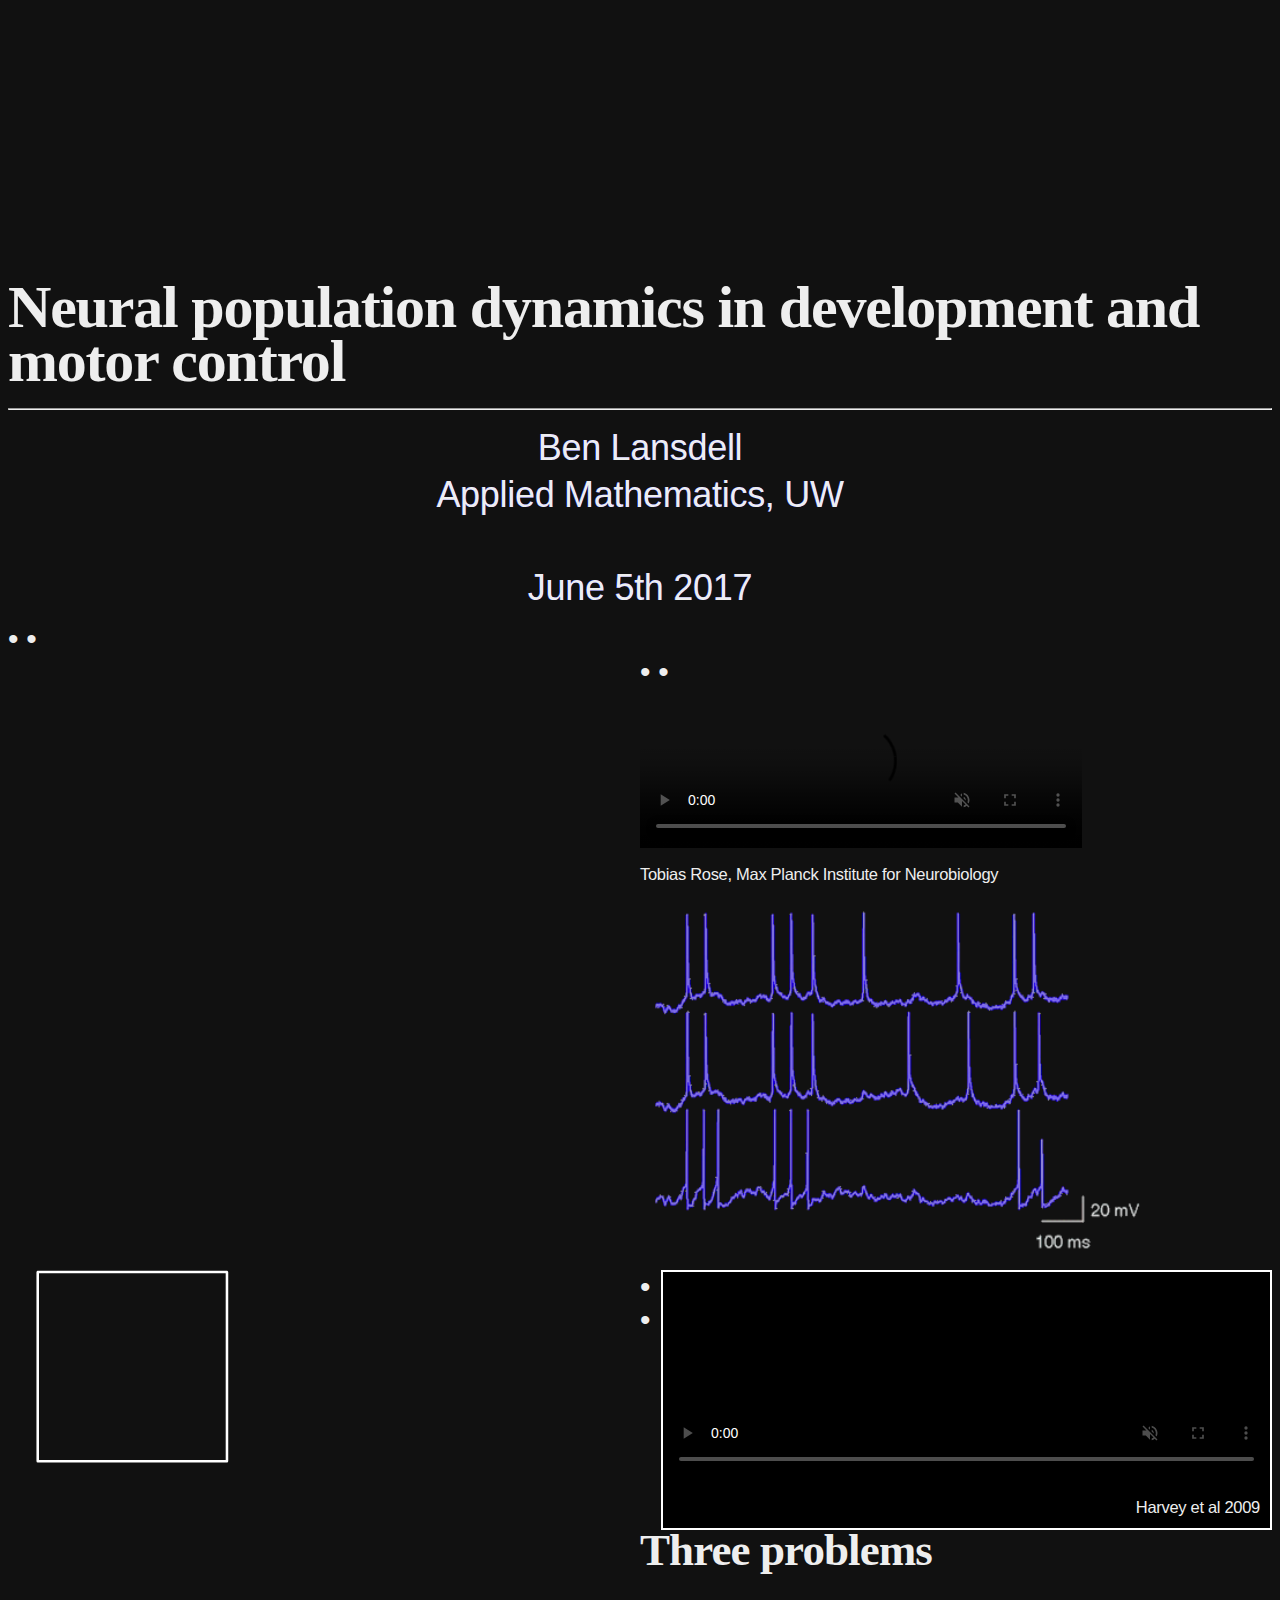
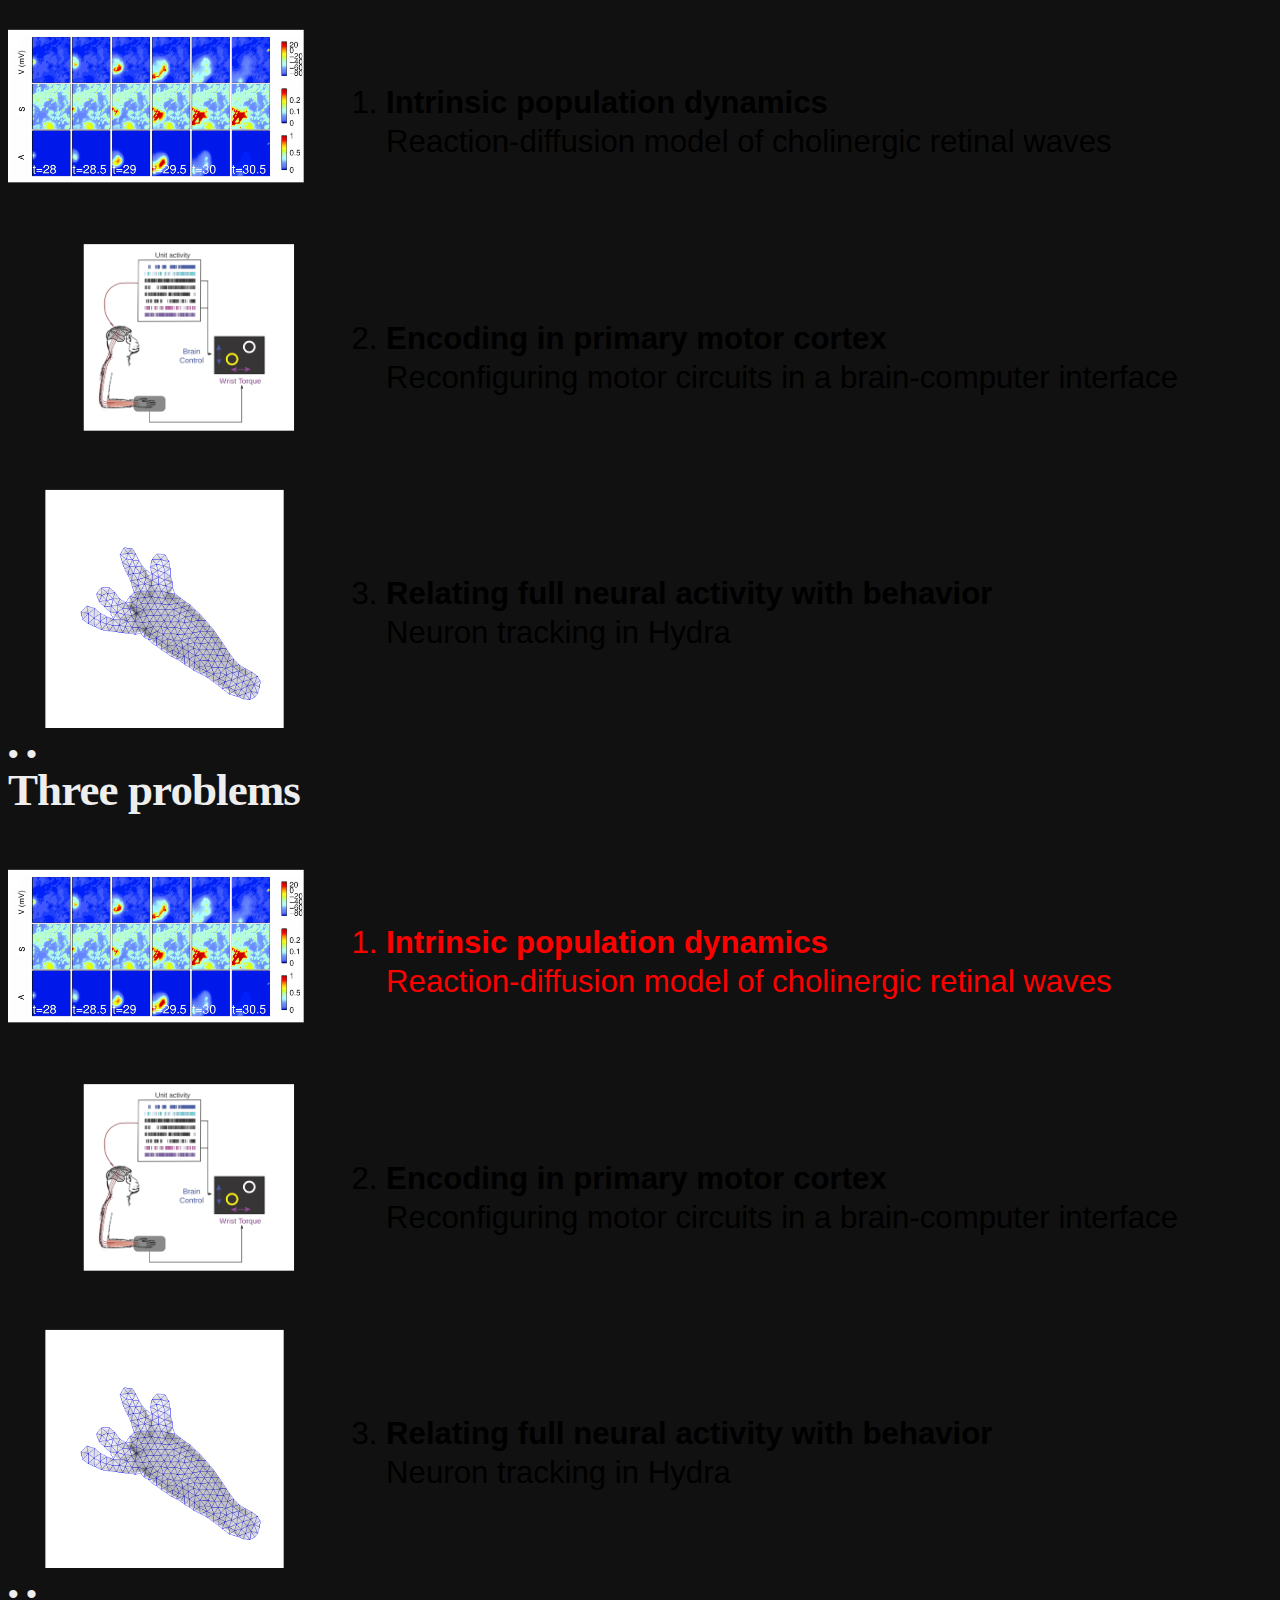
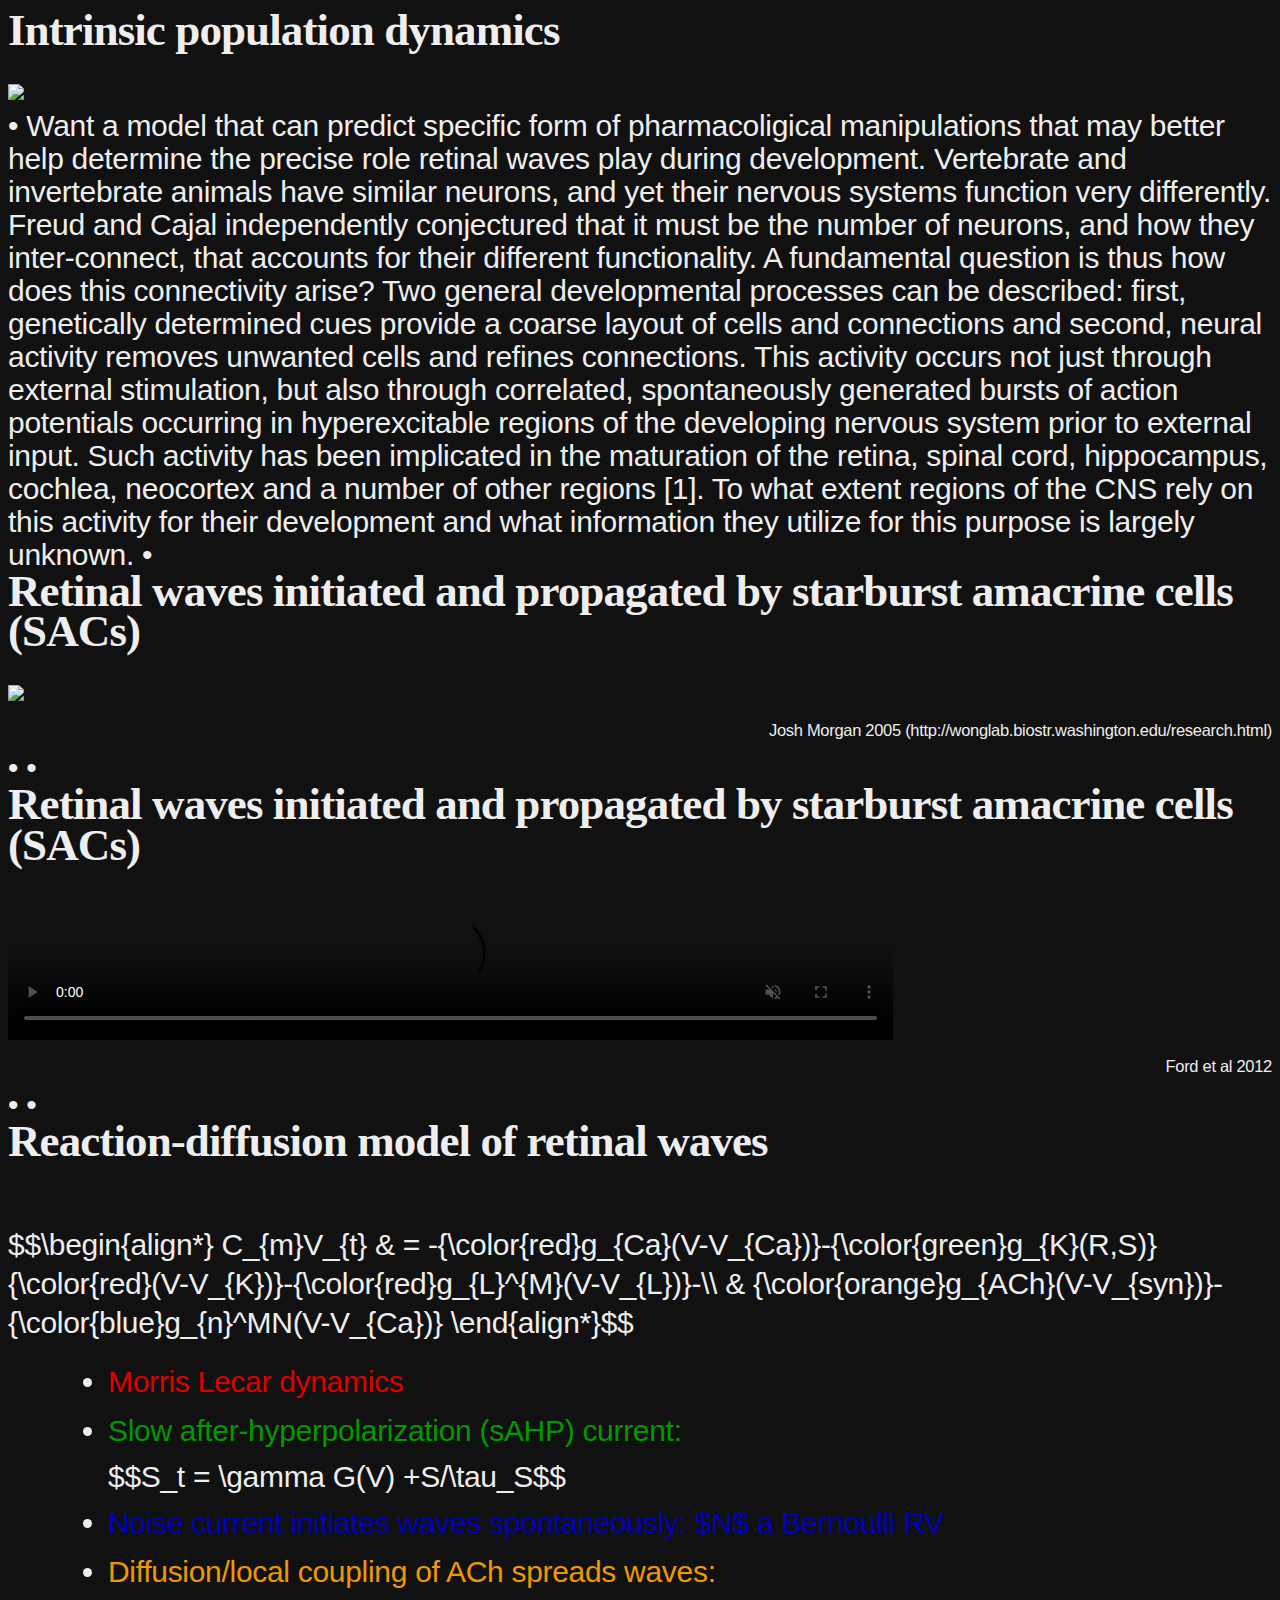
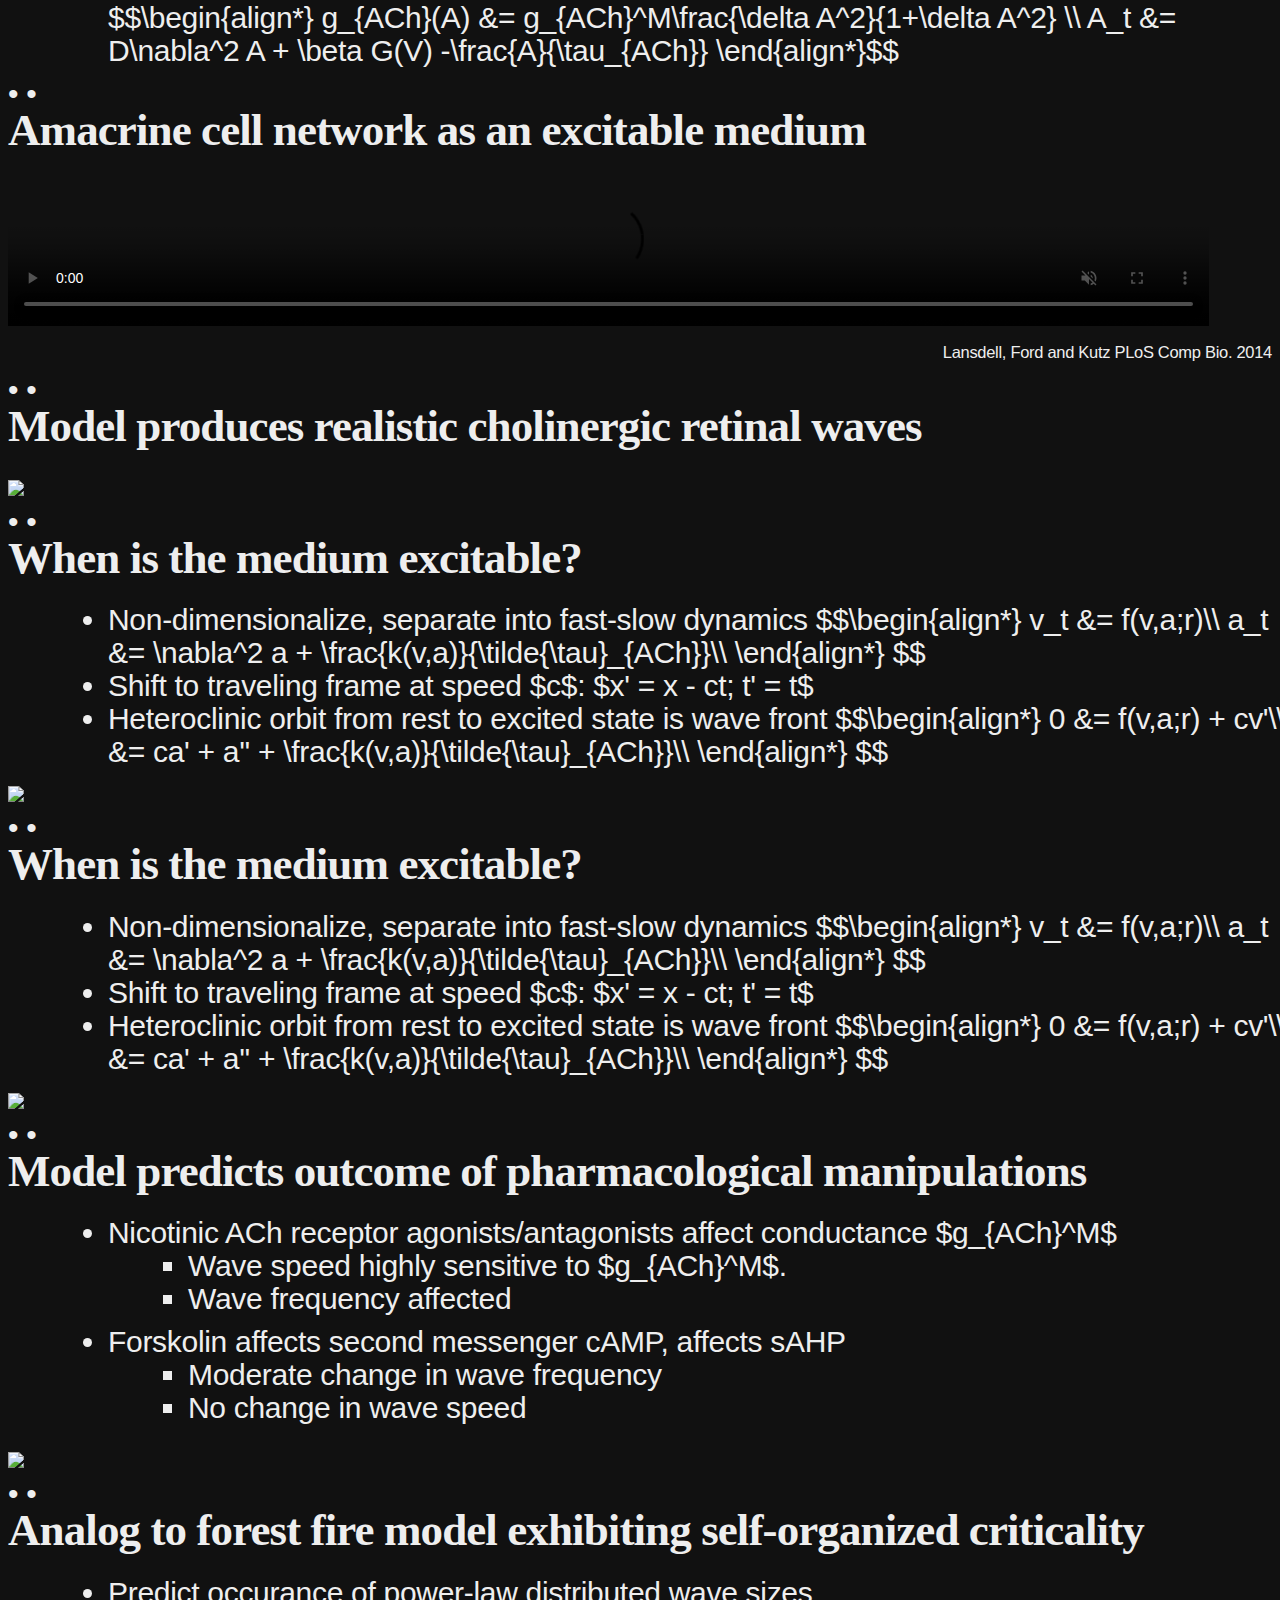
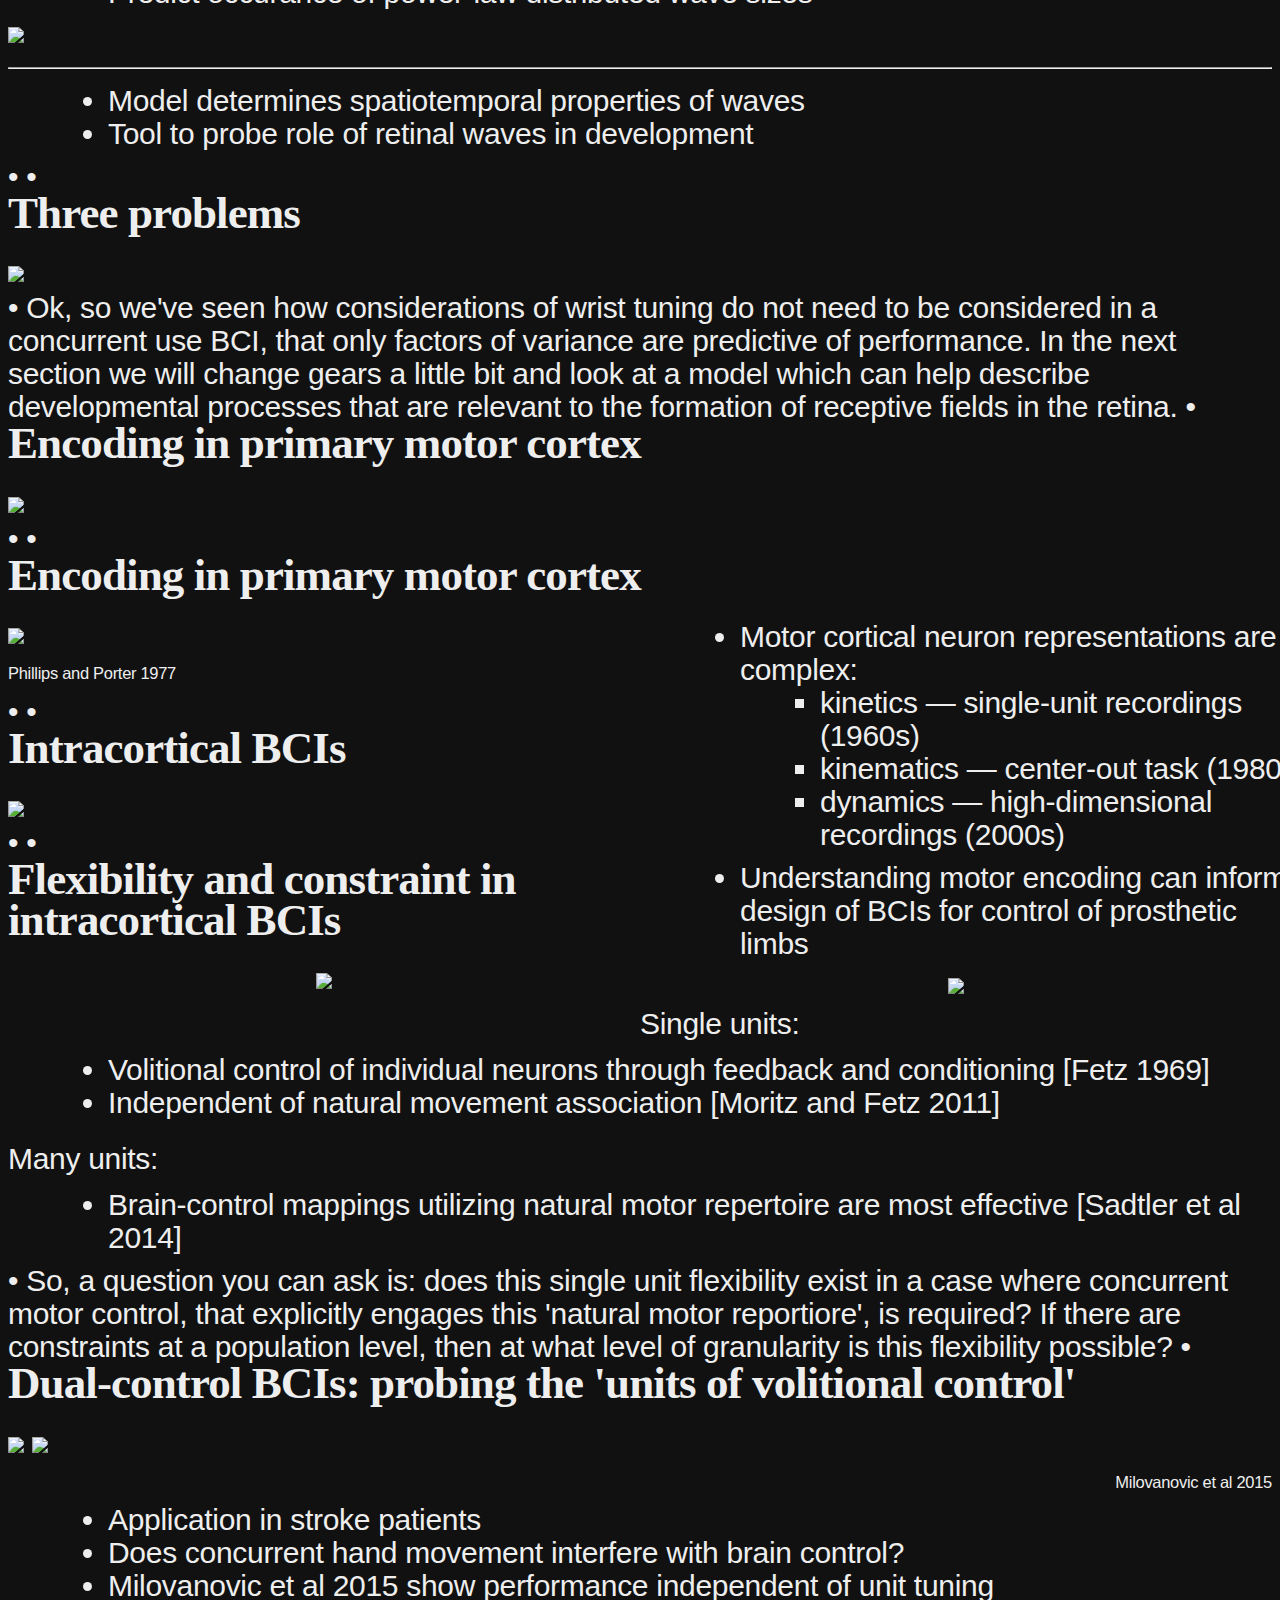
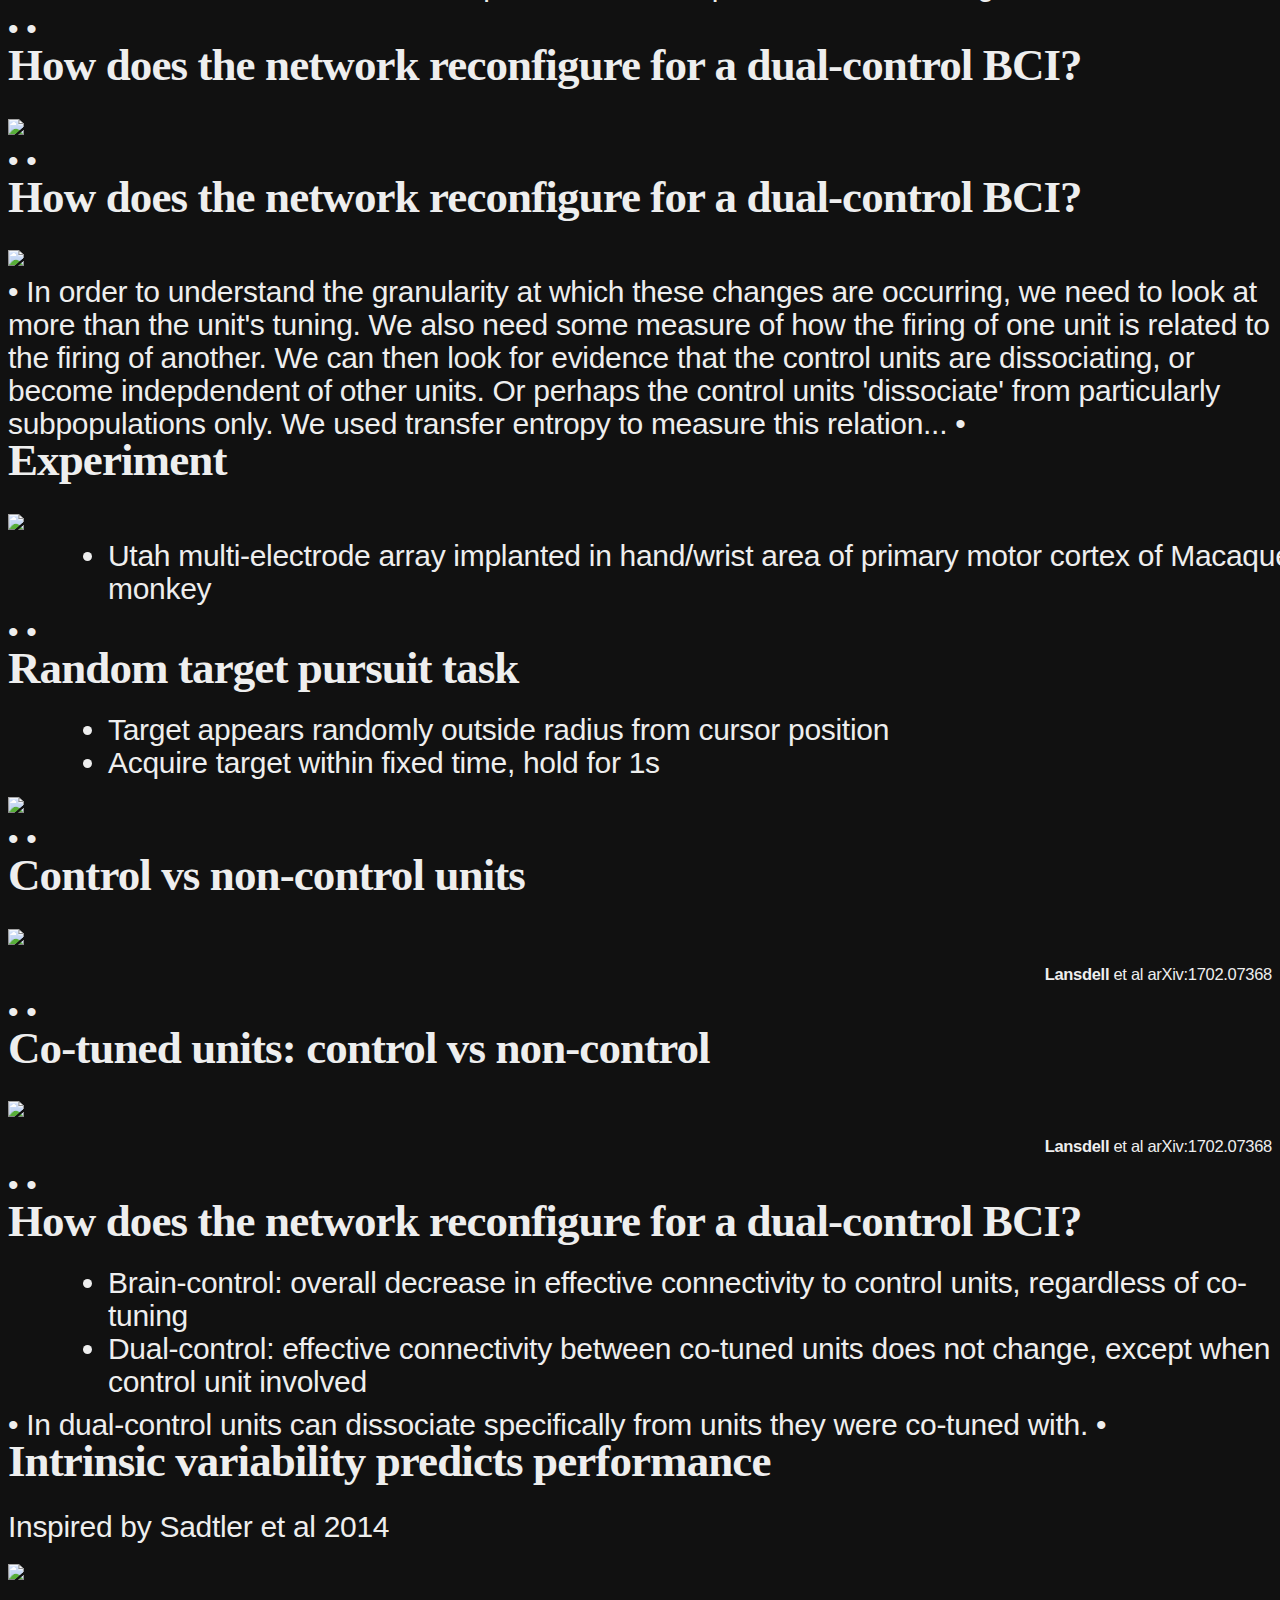
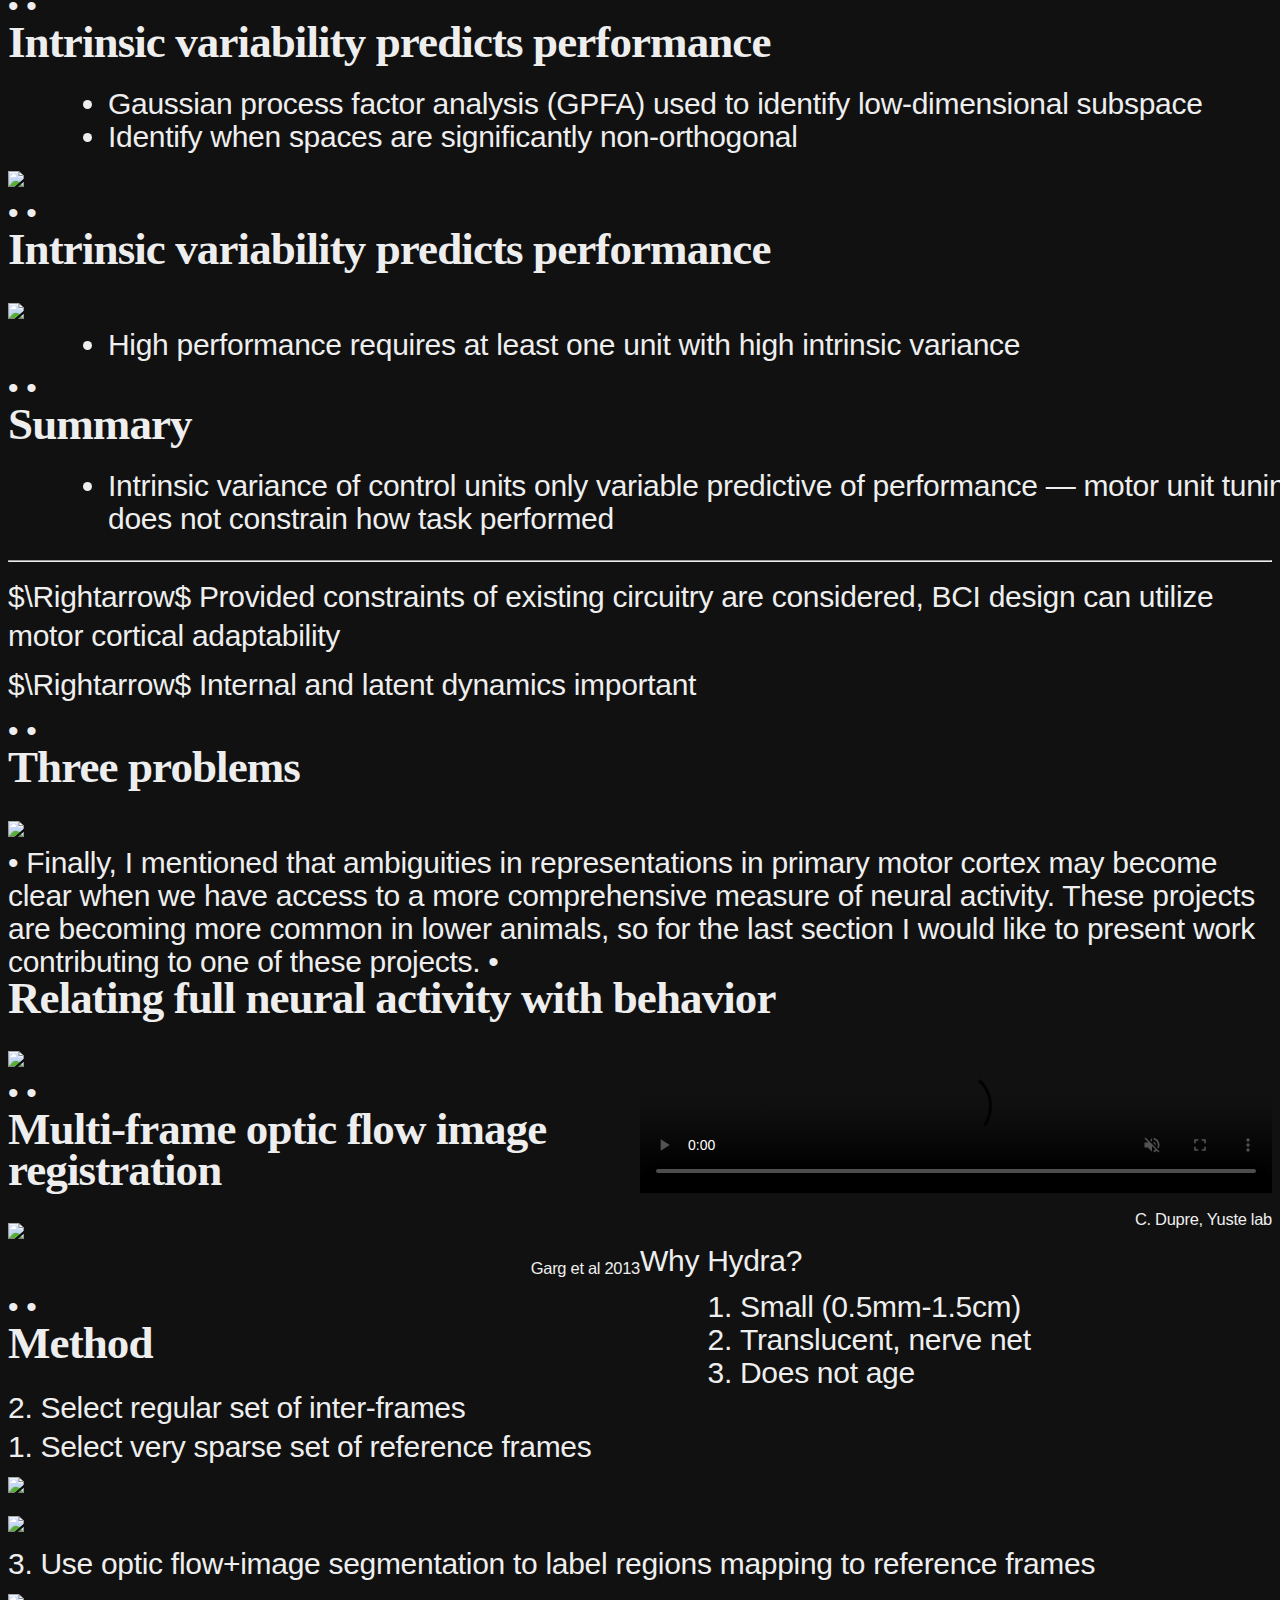
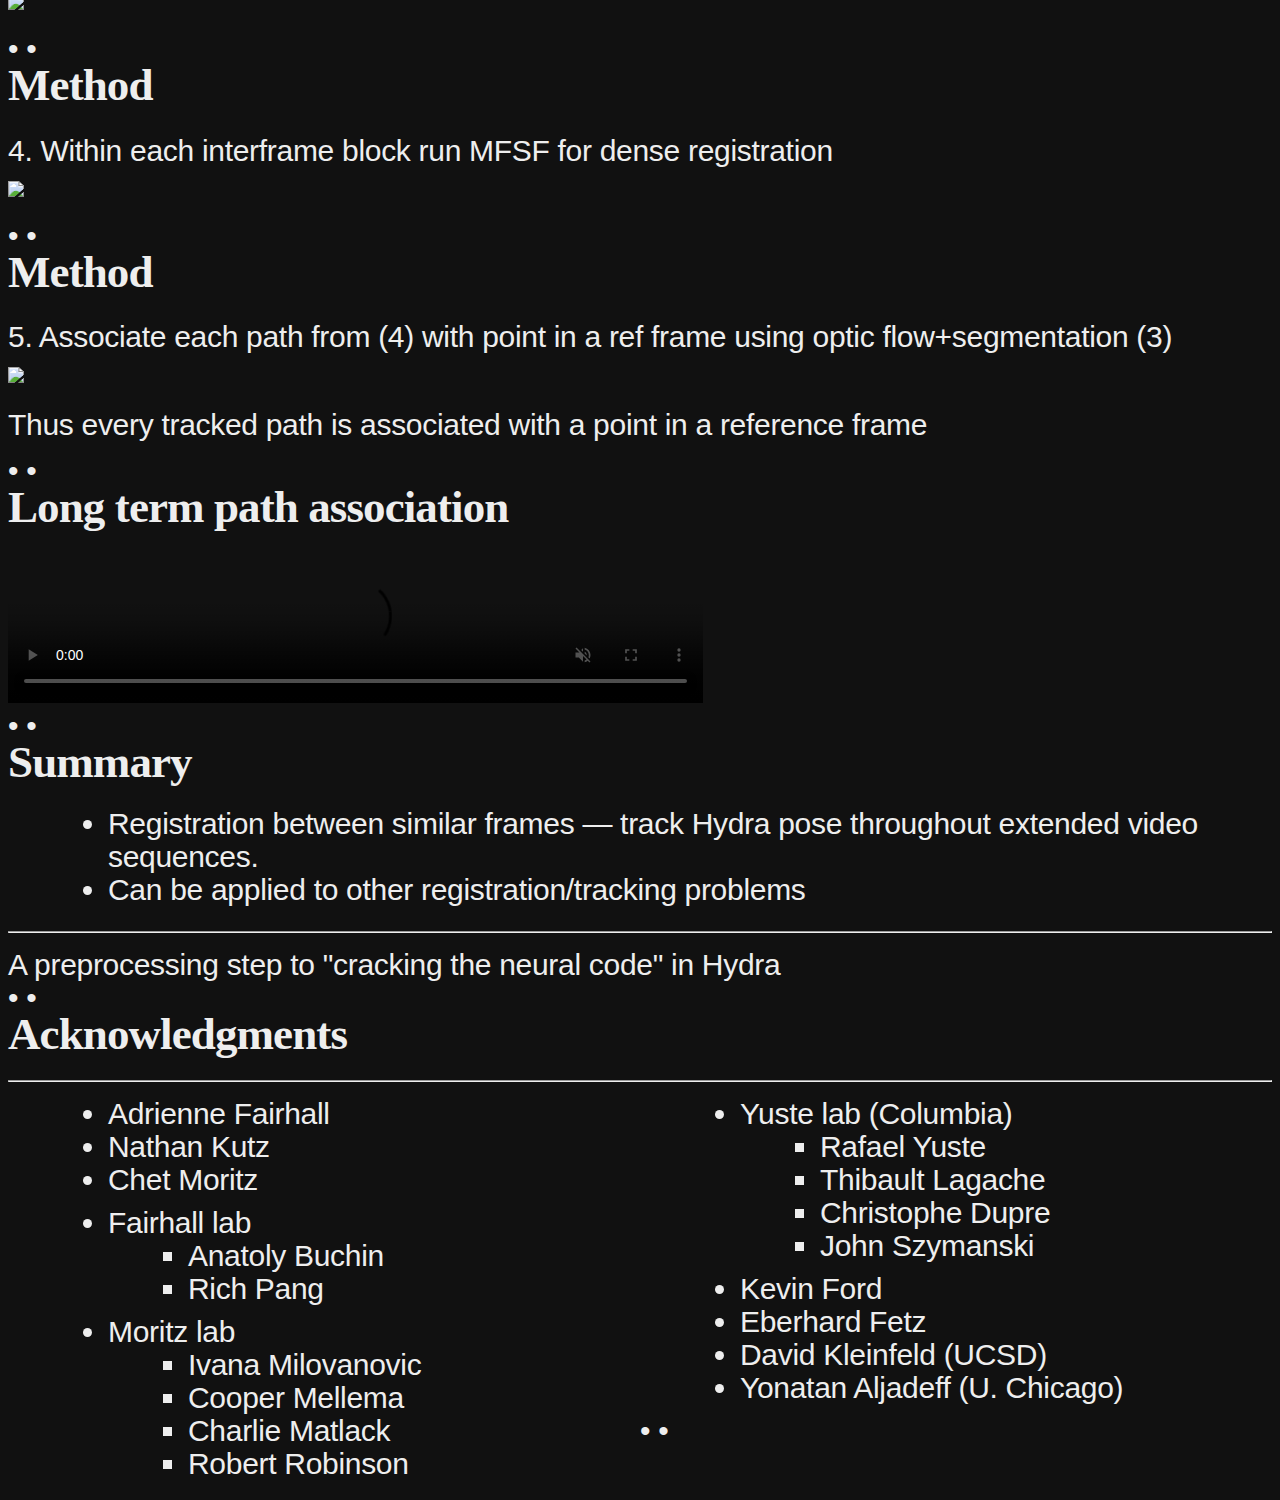
==== commit 2eaabdf4: "Version for Geffen lab" ====
--- a/slides.html
+++ b/slides.html
@@ -2,7 +2,7 @@
 <html lang="en">
   <head>
     <meta charset="utf-8">
-    <title>Neural population dynamics in application, development and beyond</title>
+    <title>Neural population dynamics in development and motor control</title>
       <meta name="viewport"
 	  content="width=device-width, initial-scale=1.0, maximum-scale=1.0, user-scalable=no">
     <!--<link rel="stylesheet" href="reveal.js/css/reveal.min.css">-->
@@ -44,19 +44,13 @@
         <section data-background="assets/brainbow2.jpg">
         <!--<section data-background-color="#ffffff">
           <h1 style="color: #000000">Neural population dynamics in application, development and beyond</h1>-->
-          <h1>Neural population dynamics in application, development and beyond</h1>
+          <h1>Neural population dynamics in development and motor control</h1>
 	  <hr>
-	  <p style="text-align: center; font-size: larger; text-shadow: 0px 0px 0px #0000ff;">Ben Lansdell, Applied Mathematics<br><br>
-	  		  	Advisor: Adrienne Fairhall<br>
-	  	Final examination, May 9th 2017</p>
+	  <p style="text-align: center; font-size: larger; text-shadow: 0px 0px 0px #0000ff;">Ben Lansdell<br>Applied Mathematics, UW<br><br>
+	  	June 5th 2017</p>
 	  <aside class="notes">
 	    <span style="color: red">
 	    </span> •
-	    Thank committee members:
-	    Emily Fox, Eric Shea-Brown. Chet Moritz, for welcoming me into his lab. Nathan Kutz, for
-	    introducing me to the field of computational neuroscience, and of course my advisor, Adrienne,
-	    who has been great and very supportive throughout my studies. Has provided me with many exciting opportunities that I appreciate.
-
 	    • <span style="color: green"></span>
 	  </aside>
         </section>
@@ -103,8 +97,8 @@
 	  </aside>
 	</section>
 
-	<section>
-	<!--<h2>Challenges of theoretical neuroscience</h2>-->
+	<!--<section>
+	<h2>Challenges of theoretical neuroscience</h2>
 	  <div style="position: relative">
 		<canvas width="100%" data-sample="neuralnetwork" style = "position:absolute; top:0; left:0;"></canvas>
 	    <img src="assets/network2.svg" style="width:100%;">
@@ -117,7 +111,7 @@
 	</section>
 
 	<section>
-	<!--<h2>Challenges of theoretical neuroscience</h2>-->
+	<h2>Challenges of theoretical neuroscience</h2>
 	  <div style="position: relative">
 		<canvas width="100%" data-sample="neuralnetwork2" style = "position:absolute; top:0; left:0;"></canvas>
 	    <img src="assets/network2a.svg" style="width:100%;">
@@ -130,7 +124,7 @@
 	</section>
 	<section>
 
-	<!--<h2>Challenges of theoretical neuroscience</h2>-->
+	<h2>Challenges of theoretical neuroscience</h2>
 	  <div style="position: relative">
 		<canvas width="100%" data-sample="neuralnetwork3" style = "position:absolute; top:0; left:0;"></canvas>
 	    <img src="assets/network3.svg" style="width:100%;">
@@ -140,24 +134,15 @@
 
 	    • <span style="color: green"></span>
 	  </aside>
-	</section>
+	</section>-->
 
 	<section data-background-color="#ffffff">
 	  <h2>Three problems</h2>
 
-    <img src="assets/outline.svg" width="100%">
-
-	  <aside class="notes">
-	    <span style="color: red"></span> •
-
-	    Ideas for lead in...
-
-	    The brain as a computer: representation is a key component
-	    How does the brain represent?
-
-	    Fly detector (Barlow)
-
-
+    <img src="assets/outlineA.svg" width="100%">
+
+	  <aside class="notes">
+	    <span style="color: red"></span> •
 	    • <span style="color: green"></span>
 	  </aside>
 	</section>
@@ -165,267 +150,18 @@
 	<section data-background-color="#ffffff">
 	  <h2>Three problems</h2>
 
-    <img src="assets/outline_1.svg" width="100%">
-
-	  <aside class="notes">
-	    <span style="color: red"></span> •
-
-	    • <span style="color: green"></span>
-	  </aside>
-	</section>
-
-<!-- ----------------------------------------------------------------------- -->
-<!-- ----------------------------------------------------------------------- -->
-<!-- ----------------------------------------------------------------------- -->
-
-
-	<section>
-		<h2>Encoding in primary motor cortex</h2>
-	    <img src="assets/network_bci1a.svg" width="100%">
-	    <aside class="notes">
-	    <span style="color: red"></span> •
-
-
-	    • <span style="color: green"></span>
-	  </aside>	</section>
-
-	<section data-background-color="#ffffff">
-		<h2>Encoding in primary motor cortex</h2>
-		<div id="left">
-	    <img src="assets/motorstim.png" width="90%">
-	    <p class="lcred">Phillips and Porter 1977</p>
-		</div>
-		<div id="right">
-		<ul>
-			<li> Motor cortical neuron representations are complex: 
-				<ul><li>kinetics &#8212; single-unit recordings (1960s)
-				<li> kinematics &#8212; center-out task (1980s)
-				<li> dynamics &#8212; high-dimensional recordings (2000s)</ul>
-			<li class="fragment"> Understanding motor encoding can inform design of BCIs for control of prosthetic limbs
-		</ul>
-	</div>
-	    <aside class="notes">
-	    <span style="color: red"></span> •
-	    • <span style="color: green"></span>
-	  </aside>	</section>
-
-	<section>
-		<h2>Intracortical BCIs</h2>
-		<img src="assets/network_bci2a.svg" width="100%">
-	  <aside class="notes">
-	    <span style="color: red"></span> •
-	    • <span style="color: green"></span>
-	  </aside>
-	</section>
-
-	<section data-background-color="#ffffff">
-		<h2>Flexibility and constraint in intracortical BCIs</h2>
-	  <div id="left">
-	    <center><img src="assets/utah.png" width="50%">
-	    <p class="rcred"></p>
-	  </div>
-	  <div id="right">
-	    <center><img src="assets/motorcortex.png" width="55%">
-	  </div>
-
-	    <p><br>
-	    	Single units:</p>
-	    <ul><li>Volitional control of individual neurons through feedback and conditioning [Fetz 1969]
-	    	<li>Independent of natural movement association [Moritz and Fetz 2011]
-	    	</ul>
-	    	<p>Many units:</p>
-	    	<ul>
-	    	<li>Brain-control mappings utilizing natural motor repertoire are most effective [Sadtler et al 2014]
-	    </ul>
-	  <aside class="notes">
-	    <span style="color: red"></span> •
-	    So, a question you can ask is: does this single unit flexibility exist
-	    in a case where concurrent motor control, that explicitly engages this
-	    'natural motor reportiore', is required?
-
-	    If there are constraints at a population level, then at what level of granularity is
-	    this flexibility possible? 
-	    • <span style="color: green"></span>
-	  </aside>
-	</section>
-
-	<section data-background-color="#ffffff">
-		<h2>Dual-control BCIs: probing the 'units of volitional control'</h2>
-	    <img src="assets/dualcontrolBCI.png" width="40%">
-	    <img src="assets/easyharddiag2.png" width="50%">
-	    <p class="rcred">Milovanovic et al 2015</p>
-	    <ul>
-	  		<li> Application in stroke patients
-   			<li> Does concurrent hand movement interfere with brain control?
-	    	<li> Milovanovic et al 2015 show performance independent of unit tuning
-   		</ul> 
-		<aside class="notes">
-	    <span style="color: red"></span> •
-	    • <span style="color: green"></span>
-	  </aside>
-	</section>
-
-	<section>
-		<h2>How does the network reconfigure for a dual-control BCI?</h2>
-		<img src="assets/network_bci1.svg" width="100%">
-	  <aside class="notes">
-	    <span style="color: red"></span> •
-	    • <span style="color: green"></span>
-	  </aside>
-	</section>
-
-	<section>
-		<h2>How does the network reconfigure for a dual-control BCI?</h2>
-		<img src="assets/network_bci3.svg" width="100%">
-	  <aside class="notes">
-	    <span style="color: red"></span> •
-	    In order to understand the granularity at which these changes are occurring,
-	    we need to look at more than the unit's tuning. We also need some measure of
-	    how the firing of one unit is related to the firing of another. We can then look
-	    for evidence that the control units are dissociating, or become indepdendent of other
-	    units. Or perhaps the control units 'dissociate' from particularly subpopulations only.
-
-	    We used transfer entropy to measure this relation...
-	    • <span style="color: green"></span>
-	  </aside>
-	</section>
-
-	<section data-background-color="#ffffff">
-	<h2>Experiment</h2>
-<img src="assets/Figure 1_monkey_ver3.png">
-	<ul>
-		<li> Utah multi-electrode array implanted in hand/wrist area of primary motor cortex of Macaque monkey
-	</ul>
-	  <aside class="notes">
-	    <span style="color: red"></span> •
-	    • <span style="color: green"></span>
-	  </aside>
-	</section>
-
-	<section data-background-color='#ffffff'>
-		<h2>Random target pursuit task</h2>
-			<ul>
-				<li> Target appears randomly outside radius from cursor position
-				<li> Acquire target within fixed time, hold for 1s
-			</ul>
-	    <img src="assets/targettask.svg" width="70%">
-	  <aside class="notes">
-	    <span style="color: red"></span> •
-
-	    • <span style="color: green"></span>
-	  </aside>
-	</section>
-
-	<section>
-		<h2>Control vs non-control units</h2>
-		<img src="assets/network_bci4a.svg" width="100%">
-	    <p class="rcred"><b>Lansdell</b> et al arXiv:1702.07368</p>
-	  <aside class="notes">
-	    <span style="color: red"></span> •
-	    • <span style="color: green"></span>
-	  </aside>
-	</section>
-
-	<section>
-		<h2>Co-tuned units: control vs non-control</h2>
-		<img src="assets/network_bci5.svg" width="100%">
-	    <p class="rcred"><b>Lansdell</b> et al arXiv:1702.07368</p>
-	  <aside class="notes">
-	    <span style="color: red"></span> •
-	    • <span style="color: green"></span>
-	  </aside>
-	</section>
-
-	<section>
-	  <h2>How does the network reconfigure for a dual-control BCI?</h2>
-	  	<ul>
-	  		<li> Brain-control: overall decrease in effective connectivity to control units, regardless of co-tuning
-	  		<li> Dual-control: effective connectivity between co-tuned units does not change, except when control unit involved
-	  	</ul>
-
-	  <aside class="notes">
-	    <span style="color: red"></span> •
-	    In dual-control units can dissociate specifically from units they
-	    were co-tuned with.
-		• <span style="color: green"></span>
-	  </aside>
-	</section>
-
-	<section data-background-color='#ffffff'>
-		<h2>Intrinsic variability predicts performance</h2>
-		<p>Inspired by Sadtler et al 2014</p>
-	    <img src="assets/intrinsic_manifold.svg" width="75%">
-
-	  <aside class="notes">
-	    <span style="color: red"></span> •
-		• <span style="color: green"></span>
-	  </aside>
-	</section>
-
-	<section data-background-color="#ffffff">
-		<h2>Intrinsic variability predicts performance</h2>
-			<ul>
-			<li> Gaussian process factor analysis (GPFA) used to identify low-dimensional subspace
-			<li> Identify when spaces are significantly non-orthogonal
-			</ul>
-	    <img src="assets/gpfa_perf.png" width="40%">
-	  <aside class="notes">
-	    <span style="color: red"></span> •
-    • <span style="color: green"></span>
-	  </aside>
-	</section>
-
-	<section data-background-color="#ffffff">
-	  <h2>Intrinsic variability predicts performance</h2>
-	    <img src="assets/Figure5_ver2c.png" width="60%">
-	    <!--<img src="assets/Figure5_ver2d.png" width="60%">-->
-	    <ul>
-	    	<li> High performance requires at least one unit with high intrinsic variance
-	    </ul> 
-	  <aside class="notes">
-	    <span style="color: red"></span> •
-
-	    • <span style="color: green"></span>
-	  </aside>
-	</section>
-
-	<section data-background-color="#ffffff">
-	  <h2>Summary</h2>
-	  	<ul>
-	  		<li> Intrinsic variance of control units only variable predictive of performance &#8212; motor unit tuning does not constrain how task performed
-	  	</ul>
-	  	<div class="fragment">
-	  	<hr>
-	  	<p>$\Rightarrow$ Provided constraints of existing circuitry are considered, BCI design can utilize motor cortical adaptability</p>
-		<p> $\Rightarrow$ Internal and latent dynamics important
-		</div>
-	  <aside class="notes">
-	    <span style="color: red"></span> •
-
-	    • <span style="color: green"></span>
-	  </aside>
-	</section>
-
-<!-- ----------------------------------------------------------------------- -->
-<!-- ----------------------------------------------------------------------- -->
-<!-- ----------------------------------------------------------------------- -->
-
-	<section data-background-color="#ffffff">
-	  <h2>Three problems</h2>
-      <img src="assets/outline_2.svg" width="100%">
-
-	  <aside class="notes">
-	    <span style="color: red"></span> •
-	    Ok, so we've seen how considerations of wrist tuning do not need to be
-	    considered in a concurrent use BCI, that only factors of variance are predictive
-	    of performance.
-
-	    In the next section we will change gears a little bit and look at a model which
-	    can help describe developmental processes that are relevant to the formation of
-	    receptive fields in the retina. 
-	    • <span style="color: green"></span>
-	  </aside>
-	</section>
+    <img src="assets/outlineA_1.svg" width="100%">
+
+	  <aside class="notes">
+	    <span style="color: red"></span> •
+
+	    • <span style="color: green"></span>
+	  </aside>
+	</section>
+
+<!-- ----------------------------------------------------------------------- -->
+<!-- ----------------------------------------------------------------------- -->
+<!-- ----------------------------------------------------------------------- -->
 
 	<section data-background-color="#000000">
 	  <h2>Intrinsic population dynamics</h2>
@@ -608,6 +344,255 @@
 	  </aside>
 	</section>
 
+<!-- ----------------------------------------------------------------------- -->
+<!-- ----------------------------------------------------------------------- -->
+<!-- ----------------------------------------------------------------------- -->
+
+
+	<section data-background-color="#ffffff">
+	  <h2>Three problems</h2>
+      <img src="assets/outline_2.svg" width="100%">
+
+	  <aside class="notes">
+	    <span style="color: red"></span> •
+	    Ok, so we've seen how considerations of wrist tuning do not need to be
+	    considered in a concurrent use BCI, that only factors of variance are predictive
+	    of performance.
+
+	    In the next section we will change gears a little bit and look at a model which
+	    can help describe developmental processes that are relevant to the formation of
+	    receptive fields in the retina. 
+	    • <span style="color: green"></span>
+	  </aside>
+	</section>
+
+	<section>
+		<h2>Encoding in primary motor cortex</h2>
+	    <img src="assets/network_bci1a.svg" width="100%">
+	    <aside class="notes">
+	    <span style="color: red"></span> •
+
+
+	    • <span style="color: green"></span>
+	  </aside>	</section>
+
+	<section data-background-color="#ffffff">
+		<h2>Encoding in primary motor cortex</h2>
+		<div id="left">
+	    <img src="assets/motorstim.png" width="90%">
+	    <p class="lcred">Phillips and Porter 1977</p>
+		</div>
+		<div id="right">
+		<ul>
+			<li> Motor cortical neuron representations are complex: 
+				<ul><li>kinetics &#8212; single-unit recordings (1960s)
+				<li> kinematics &#8212; center-out task (1980s)
+				<li> dynamics &#8212; high-dimensional recordings (2000s)</ul>
+			<li class="fragment"> Understanding motor encoding can inform design of BCIs for control of prosthetic limbs
+		</ul>
+	</div>
+	    <aside class="notes">
+	    <span style="color: red"></span> •
+	    • <span style="color: green"></span>
+	  </aside>	</section>
+
+	<section>
+		<h2>Intracortical BCIs</h2>
+		<img src="assets/network_bci2a.svg" width="100%">
+	  <aside class="notes">
+	    <span style="color: red"></span> •
+	    • <span style="color: green"></span>
+	  </aside>
+	</section>
+
+	<section data-background-color="#ffffff">
+		<h2>Flexibility and constraint in intracortical BCIs</h2>
+	  <div id="left">
+	    <center><img src="assets/utah.png" width="50%">
+	    <p class="rcred"></p>
+	  </div>
+	  <div id="right">
+	    <center><img src="assets/motorcortex.png" width="55%">
+	  </div>
+
+	    <p><br>
+	    	Single units:</p>
+	    <ul><li>Volitional control of individual neurons through feedback and conditioning [Fetz 1969]
+	    	<li>Independent of natural movement association [Moritz and Fetz 2011]
+	    	</ul>
+	    	<p>Many units:</p>
+	    	<ul>
+	    	<li>Brain-control mappings utilizing natural motor repertoire are most effective [Sadtler et al 2014]
+	    </ul>
+	  <aside class="notes">
+	    <span style="color: red"></span> •
+	    So, a question you can ask is: does this single unit flexibility exist
+	    in a case where concurrent motor control, that explicitly engages this
+	    'natural motor reportiore', is required?
+
+	    If there are constraints at a population level, then at what level of granularity is
+	    this flexibility possible? 
+	    • <span style="color: green"></span>
+	  </aside>
+	</section>
+
+	<section data-background-color="#ffffff">
+		<h2>Dual-control BCIs: probing the 'units of volitional control'</h2>
+	    <img src="assets/dualcontrolBCI.png" width="40%">
+	    <img src="assets/easyharddiag2.png" width="50%">
+	    <p class="rcred">Milovanovic et al 2015</p>
+	    <ul>
+	  		<li> Application in stroke patients
+   			<li> Does concurrent hand movement interfere with brain control?
+	    	<li> Milovanovic et al 2015 show performance independent of unit tuning
+   		</ul> 
+		<aside class="notes">
+	    <span style="color: red"></span> •
+	    • <span style="color: green"></span>
+	  </aside>
+	</section>
+
+	<section>
+		<h2>How does the network reconfigure for a dual-control BCI?</h2>
+		<img src="assets/network_bci1.svg" width="100%">
+	  <aside class="notes">
+	    <span style="color: red"></span> •
+	    • <span style="color: green"></span>
+	  </aside>
+	</section>
+
+	<section>
+		<h2>How does the network reconfigure for a dual-control BCI?</h2>
+		<img src="assets/network_bci3.svg" width="100%">
+	  <aside class="notes">
+	    <span style="color: red"></span> •
+	    In order to understand the granularity at which these changes are occurring,
+	    we need to look at more than the unit's tuning. We also need some measure of
+	    how the firing of one unit is related to the firing of another. We can then look
+	    for evidence that the control units are dissociating, or become indepdendent of other
+	    units. Or perhaps the control units 'dissociate' from particularly subpopulations only.
+
+	    We used transfer entropy to measure this relation...
+	    • <span style="color: green"></span>
+	  </aside>
+	</section>
+
+	<section data-background-color="#ffffff">
+	<h2>Experiment</h2>
+<img src="assets/Figure 1_monkey_ver3.png">
+	<ul>
+		<li> Utah multi-electrode array implanted in hand/wrist area of primary motor cortex of Macaque monkey
+	</ul>
+	  <aside class="notes">
+	    <span style="color: red"></span> •
+	    • <span style="color: green"></span>
+	  </aside>
+	</section>
+
+	<section data-background-color='#ffffff'>
+		<h2>Random target pursuit task</h2>
+			<ul>
+				<li> Target appears randomly outside radius from cursor position
+				<li> Acquire target within fixed time, hold for 1s
+			</ul>
+	    <img src="assets/targettask.svg" width="70%">
+	  <aside class="notes">
+	    <span style="color: red"></span> •
+
+	    • <span style="color: green"></span>
+	  </aside>
+	</section>
+
+	<section>
+		<h2>Control vs non-control units</h2>
+		<img src="assets/network_bci4a.svg" width="100%">
+	    <p class="rcred"><b>Lansdell</b> et al arXiv:1702.07368</p>
+	  <aside class="notes">
+	    <span style="color: red"></span> •
+	    • <span style="color: green"></span>
+	  </aside>
+	</section>
+
+	<section>
+		<h2>Co-tuned units: control vs non-control</h2>
+		<img src="assets/network_bci5.svg" width="100%">
+	    <p class="rcred"><b>Lansdell</b> et al arXiv:1702.07368</p>
+	  <aside class="notes">
+	    <span style="color: red"></span> •
+	    • <span style="color: green"></span>
+	  </aside>
+	</section>
+
+	<section>
+	  <h2>How does the network reconfigure for a dual-control BCI?</h2>
+	  	<ul>
+	  		<li> Brain-control: overall decrease in effective connectivity to control units, regardless of co-tuning
+	  		<li> Dual-control: effective connectivity between co-tuned units does not change, except when control unit involved
+	  	</ul>
+
+	  <aside class="notes">
+	    <span style="color: red"></span> •
+	    In dual-control units can dissociate specifically from units they
+	    were co-tuned with.
+		• <span style="color: green"></span>
+	  </aside>
+	</section>
+
+	<section data-background-color='#ffffff'>
+		<h2>Intrinsic variability predicts performance</h2>
+		<p>Inspired by Sadtler et al 2014</p>
+	    <img src="assets/intrinsic_manifold.svg" width="75%">
+
+	  <aside class="notes">
+	    <span style="color: red"></span> •
+		• <span style="color: green"></span>
+	  </aside>
+	</section>
+
+	<section data-background-color="#ffffff">
+		<h2>Intrinsic variability predicts performance</h2>
+			<ul>
+			<li> Gaussian process factor analysis (GPFA) used to identify low-dimensional subspace
+			<li> Identify when spaces are significantly non-orthogonal
+			</ul>
+	    <img src="assets/gpfa_perf.png" width="40%">
+	  <aside class="notes">
+	    <span style="color: red"></span> •
+    • <span style="color: green"></span>
+	  </aside>
+	</section>
+
+	<section data-background-color="#ffffff">
+	  <h2>Intrinsic variability predicts performance</h2>
+	    <img src="assets/Figure5_ver2c.png" width="60%">
+	    <!--<img src="assets/Figure5_ver2d.png" width="60%">-->
+	    <ul>
+	    	<li> High performance requires at least one unit with high intrinsic variance
+	    </ul> 
+	  <aside class="notes">
+	    <span style="color: red"></span> •
+
+	    • <span style="color: green"></span>
+	  </aside>
+	</section>
+
+	<section data-background-color="#ffffff">
+	  <h2>Summary</h2>
+	  	<ul>
+	  		<li> Intrinsic variance of control units only variable predictive of performance &#8212; motor unit tuning does not constrain how task performed
+	  	</ul>
+	  	<div class="fragment">
+	  	<hr>
+	  	<p>$\Rightarrow$ Provided constraints of existing circuitry are considered, BCI design can utilize motor cortical adaptability</p>
+		<p> $\Rightarrow$ Internal and latent dynamics important
+		</div>
+	  <aside class="notes">
+	    <span style="color: red"></span> •
+
+	    • <span style="color: green"></span>
+	  </aside>
+	</section>
+
 <!-- ---------------------------------------------------------------------- -->
 <!-- ---------------------------------------------------------------------- -->
 <!-- ---------------------------------------------------------------------- -->
@@ -630,99 +615,24 @@
 
 	<section>
 	<h2>Relating full neural activity with behavior</h2>
-    <img src="assets/network_hydra.svg" width="100%">
-	  <aside class="notes">
-	    <span style="color: red"></span> •
-
-	    • <span style="color: green"></span>
-	  </aside>
-	</section>
-
-	<section data-background-color="#000000">
-	<h2>Relating full neural activity with behavior</h2>
-	  <div>
-	<video src="assets/hydra_feeding_short.mp4" muted controls loop
-	 poster="assets/dst2.png" class="slideautostart" width="60%"></video>
-	 <p class="rcred">https://www.youtube.com/watch?v=dl_oVns2oa8</p>
-	 <div class="fragment">
+	<div id="left">
+    <img src="assets/network_hydra2.svg" width="100%">
+	</div>
+	<div id="right">
+	<div class="fragment">
+	<video src="assets/hydra_gcamp.mp4" muted controls loop
+	 poster="assets/dst2.png" class="slideautostart" width="100%"></video>
+	 <p class="rcred">C. Dupre, Yuste lab</p>
+	</div>
+	<div class="fragment">
 	<p>Why Hydra?</p>
-	 <ol>
-	 	<li> Small (0.5mm-1.5cm) &#8212; can fit into field of view of traditional microscope
-	 	<li> Translucent, nerve net &#8212; easier imaging
-	 	<li> Does not age, and can regenerate
-	 </ol>
-	</div>
-	  </div>
-	  <aside class="notes">
-	    <span style="color: red"></span> •
-
-	    • <span style="color: green"></span>
-	  </aside>
-	</section>
-
-	<section>
-	<h2>Aims</h2>
-<hr>Understand (and control) neuronal basis of simple behavior such as contracting/elongating and expelling
-	    fluid (egestion)</p>
-	     <div>
-<hr><p>Sub-aims:</p>
-	  	<ol>
-	  	<li class="fragment highlight-green">Track Hydra pose</li>
-	  	<li>Behavioral analysis</li>
-	  	<li>Register and track neurons</li>
-	  	<li>Record neural activity</li>
-	  </ol>
-	  </div>
-	  <div class="fragment">
-	  	<hr>
-	  	<div class="column-left">
-			<img src="assets/Adrienne-Fairhall.jpg" height="200px">
-			<p class="lcred">Adrienne Fairhall</p>
-	  	</div>
-	  	<div class="column-center">
-			<img src="assets/yuste.jpg" height="200px">
-			<p class="lcred">Rafael Yuste</p>
-		</div>
-	  	<div class="column-right">
-			<img src="assets/dupre.jpg" height="200px">
-			<p class="lcred">Christophe Dupre</p>
-	  	</div>
-	  </div>
-	  <aside class="notes">
-	    <span style="color: red"></span> •
-
-	    • <span style="color: green"></span>
-	  </aside>
-	</section>
-
-	<section >
-	<h2>Experiment</h2>
-	  <div id="left">
-	    <img src="assets/hydrasetup.jpg" width="50%">
-	    <p class="rcred"></p>
-	  </div>
-	  <div id="right">
-	    <img src="assets/hydrasetup3.jpg" width="100%" position="left">
-	    <p class="rcred">C. Dupre, Yuste lab</p>
-	  </div>
-	    <p>Methods</p>
-	    <ul>
-	    <li> Create Act-GCaMP6s transgenic Hydra
-		<li> Mount between coverslips separated by .1mm spacer
-		<li> Image calcium transients
-		</ul>
-	  <aside class="notes">
-	    <span style="color: red"></span> •
-
-	    • <span style="color: green"></span>
-	  </aside>
-	</section>
-
-	<section>
-	<h2>Whole-body calcium imaging in Hydra</h2>
-	<video src="assets/hydra_gcamp.mp4" muted controls loop
-	 poster="assets/dst2.png" class="slideautostart" width="70%"></video>
-	 <p class="rcred">C. Dupre, Yuste lab</p>
+	<ol>
+	 	<li> Small (0.5mm-1.5cm)
+	 	<li> Translucent, nerve net
+	 	<li> Does not age
+	</ol>
+	</div>
+	</div>
 	  <aside class="notes">
 	    <span style="color: red"></span> •
 
@@ -733,110 +643,10 @@
 	<section>
 	<h2>Multi-frame optic flow image registration</h2>
 	<img src="assets/mfsf_white.svg">
-	  <aside class="notes">
-	    <span style="color: red"></span> •
-
-	    • <span style="color: green"></span>
-	  </aside>
-	</section>
-
-	<section data-background-color="#ffffff">
-	<h2>Tracking with optic flow: performance</h2>
-		<div id="left">
-		<p>Comparison to hand annotated neuron tracks:
-		<ul>
-		<li> 42% neurons tracked within 6 px throughout all video
-		</ul>
-		</div>
-		<div id="right">
-<video src="assets/warp_neurons_nref100.mp4" muted controls loop
-	 poster="assets/dst2.png" class="slideautostart"></video>
-	</div>
-	  <aside class="notes">
-	    <span style="color: red"></span> •
-	    
-	    • <span style="color: green"></span>
-	  </aside>
-	</section>
-
-	<section>
-	<h2>Choosing which paths to associate</h2>
-	Measure image registration error
-		<img src="assets/combined.png">
-		<div>
-		<div class="column-left">Forward map $$g_{1,2}(\mathbf{x})$$</div>
-		<div class="column-center">Reverse map $$g_{2,1}(\mathbf{x})$$</div>
-		<div class="column-right">Error $$f_{1,2}(\mathbf{x}) = \left|g_{2,1}(g_{1,2}(\mathbf{x}))-\mathbf{x}\right|$$</div>
-		</div>
-		<br><img src="assets/colorwheel.png" align="left">
-	  <aside class="notes">
-	    <span style="color: red"></span> •
-	    • <span style="color: green"></span>
-	  </aside>
-	</section>
-
-	<section data-background-color="#ffffff">
-	<h2>Exploiting periodicity in Hydra behavior</h2>
-	<div id="left">
-	<ul> 
-	<br><br><br>
-	Hydra behavior:<br>elongate then contract<br><br>
-	Measure optic flow error, $f_{ij}(x)$, for 
-	'interframes' &#8212; every 250 frames
-	</ul>
-	</div>
-	<div id="right" style="text-align: center;">
-		Average error: $\langle f_{ij}(x)\rangle_\Omega$
-		<img src="assets/similarity_orig.png">
-		Frame index
-	</div>
-
-	  <aside class="notes">
-	    <span style="color: red"></span> •
-	    • <span style="color: green"></span>
-	  </aside>
-	</section>
-
-	<section data-background-color="#ffffff">
-	<h2>Exploiting periodicity in Hydra behavior</h2>
-	<div id="left">
-	Two clusters: contracted and elongated
-	<p class="fragment"> 
-	$\Rightarrow$ Register each interframe with a ref. frame: extend paths to temporally distant, positionally related frames<br>
-	$\Rightarrow$ Handle long videos without accumulation of tracking error
-	</p>
-	</div>
-	<div id="right" style="text-align: center;">
-		Average error: $\langle f_{ij}(x)\rangle_\Omega$<br>
-		<img src="assets/dendrogram.png" width="70%">
-	</div>
-		<img src="assets/dend_d1_tile_c1.png" width="80%">
-		<img src="assets/dend_d1_tile_c2.png" width="80%">
-	  <aside class="notes">
-	    <span style="color: red"></span> •
-	    • <span style="color: green"></span>
-	  </aside>
-	</section>
-
-	<section>
-	<h2>Segmenting regions to register with each reference frame</h2>
-		<ul>
-		<li>Register pixel in interframe $i$ with reference frame $j$ using error $f_{ij}(x)$
-		<li>Total variation image segmentation:
-		$$\begin{align*}\min_{u_{kl}}\frac{1}{2}\sum_{k=1}^K\sum_{l=1}^L \int_\Omega |\nabla u_{kl}|\,dx
-			+ \frac{\lambda}{2}\sum_{k=1}^K\sum_{l=1}^L \int_{\Omega} u_{kl}(x)f_{kl}(x)\,dx\end{align*}
-		$$
-		<li>Primal-dual algorithm (Chambolle and Pock 2011), accelerated on GPU.
-		</ul>
-	<p class="fragment">
-		Number of ref frames trades global registration for registration error<br>
-		$\Rightarrow$ Add a group LASSO penalty for number of reference frames used:
-		$$\begin{align*}\min_{u_{kl}}\frac{1}{2}\sum_{k=1}^K\sum_{l=1}^L \int_\Omega |\nabla u_{kl}|\,dx
-			+ \frac{\lambda}{2}\sum_{k=1}^K\sum_{l=1}^L \int_{\Omega} u_{kl}(x)f_{kl}(x)\,dx+ \frac{\lambda_2}{2}\sum_{k=1}^K\left(\sum_{l=1}^L \|u_{kl}\|^2_2 \right)^{1/2}\end{align*}
-		$$
-	</p>
-	  <aside class="notes">
-	    <span style="color: red"></span> •
+	 <p class="rcred">Garg et al 2013</p>
+	  <aside class="notes">
+	    <span style="color: red"></span> •
+
 	    • <span style="color: green"></span>
 	  </aside>
 	</section>
@@ -844,8 +654,8 @@
 	<section>
 	<h2>Method</h2>
 		<p> 
-			1. Select very sparse set of reference frames (ref frames)<br>
 			2. Select regular set of inter-frames<br>
+			1. Select very sparse set of reference frames<br>
 			<img src="assets/dend_d1_tile_c1_hl.png" width="90%"><br>
 			<img src="assets/dend_d1_tile_c2_hl.png" width="90%"><br>
 			3. Use optic flow+image segmentation to label regions mapping to reference frames<br>
@@ -885,7 +695,7 @@
 	</section>
 
 	<section>
-	<h2>Extending with $K=2; L = 8$</h2>
+	<h2>Long term path association</h2>
 	<video src="assets/mfsf_dm_combined2.mp4" muted controls loop
 	 poster="assets/dst2.png" class="slideautostart" width="55%"></video>
 	  <aside class="notes">
@@ -900,26 +710,12 @@
 		<li> Registration between similar frames &#8212 track Hydra pose throughout extended video sequences. 
 		<li> Can be applied to other registration/tracking problems
 	</ul>
-	  <aside class="notes">
-	    <span style="color: red"></span> •
-	    • <span style="color: green"></span>
-	  </aside>
-	</section>
-
-	<section>
-	<p><br><br></p>
-	"Progress in science depends on new techniques, new discoveries and new ideas, probably in that order." <br>
-	&#8212; Sydney Brenner
-	  <aside class="notes">
-	    <span style="color: red"></span> •
-	    This talk has provided an overview of the progression of neuroscience in the last half century or so.
-	    From single unit recordings with some behavior of interest, to population studies involving calcium
-	    imaging. To, in the past five years or so, these whole-brain imaging studies.
-
-	    It's an open problem what progressions in theory these technologies will enable,
-	    in a sense neuroscience is a discipline in need of general theories and principles,
-	    and we're still in a data exploration stage. Thus, in moving forward, I think it's helpful
-	    to keep in the mind the following quote from biologist Sydney Brenner. 
+	<div class="fragment">
+		<hr>
+		A preprocessing step to "cracking the neural code" in Hydra
+	</div>
+	  <aside class="notes">
+	    <span style="color: red"></span> •
 	    • <span style="color: green"></span>
 	  </aside>
 	</section>
@@ -933,30 +729,23 @@
 	  	<hr>
 	  <div id="left">
 	  	<ul>
-	  		<li> Committee
-         <ul><li> Adrienne Fairhall</li>
+         <li> Adrienne Fairhall</li>
          <li> Nathan Kutz</li>
          <li> Chet Moritz</li>
-         <li> Eric Shea-Brown</li>
-         <li> Emily Fox</li></ul>
      </ul>
-	  	<ul>
-        <li> AMATH staff, faculty, students
-        </ul>
      <ul>
          <li> Fairhall lab</li><ul>
          	<li> Anatoly Buchin </li>
-         	<li> Rich Pang</li>
-         	<li> Alison Duffy</li></ul>
-	  	</ul>
-   	  </div>
-	  <div id="left">
-	  	<ul>
+         	<li> Rich Pang</li></ul>
          <li> Moritz lab</li><ul>
             <li> Ivana Milovanovic</li>
             <li> Cooper Mellema</li>
          	<li> Charlie Matlack </li>
          	<li> Robert Robinson</li></ul>
+	  	</ul>
+   	  </div>
+	  <div id="left">
+	  	<ul>
          <li> Yuste lab (Columbia)</li><ul>
          <li> Rafael Yuste</li>
          <li> Thibault Lagache</li>
@@ -977,143 +766,6 @@
 <!-- ----------------------------------------------------------------------- -->
 <!-- ----------------------------------------------------------------------- -->
 <!-- ----------------------------------------------------------------------- -->
-
-	<section>
-	<h2>Segmenting regions to extend</h2>
-	<div id="left">
-		Mumford-Shah image segmention: divide into $k$ regions of constant color, while trying to minimize perimeter of region boundaries
-	</div>
-	<div id="right"><img src="assets/butterfly_together.png"></div>
-		$$\begin{align*}\min_{(R_l),c_l}\frac{1}{2}\sum_{l=1}^k \text{Per}(R_l;\Omega)
-			+ \frac{\lambda}{2}\sum_{l=1}^k \int_{R_l} |g(x)-c_l|^2\,dx\end{align*}$$
-	  <aside class="notes">
-	    <span style="color: red"></span> •
-	    • <span style="color: green"></span>
-	  </aside>
-	</section>
-
-	<section>
-	<h2>Segmenting regions to extend</h2>
-	<div id="left">
-		Mumford-Shah image segmention: divide into $k$ regions of constant color, while trying to minimize perimeter of region boundaries
-	</div>
-	<div id="right"><img src="assets/butterfly_together.png"></div>
-	<p>
-		$$\begin{align*}\min_{u_l}\frac{1}{2}\sum_{l=1}^k \int_\Omega |\nabla u_l|\,dx
-			+ \frac{\lambda}{2}\sum_{l=1}^k \int_{\Omega} u_l(x)f_l(x)\,dx\end{align*}
-		$$
-		with $f_l(x) = |g(x)-c_l|^2$. Assume $c_l$ are known and $\mathbf{u}\in U$:
-		$$
-		U = \left\{u_l:\sum_l^k u_l(x) = 1, \quad u_l(x) \ge 0, \forall x\in\Omega\right\}
-		$$
-		Convex in $\mathbf{u}$<br>
-		Select color via $v(x) = \text{argmax}_l u_l(x)$ 
-	</p>
-	  <aside class="notes">
-	    <span style="color: red"></span> •
-	    • <span style="color: green"></span>
-	  </aside>
-	</section>
-
-	<section>
-	<h2>Mumford-Shah image segmentation</h2>
-	<p>
-		Chambolle algorithm solves problems:
-		$$\min_{x\in X}F(Kx) + G(x)$$
-		for convex $F(\cdot):Y\to [0,\infty]$ and $G(\cdot):X\to [0,\infty]$, 
-		<br>in primal-dual form:
-		$$\min_{x\in X}\max_{y\in Y} \langle Kx, y\rangle - F^*(y) + G(x)$$
-		<em>Algorithm:</em>
-	</p>
-	<ol>
-	<li> Initialization: $\tau, \sigma > 0, \theta \in [0,1], (x^0,y^0)\in X\times Y$. Set $\bar{x}^0 = x^0$
-	<li> Iterate until convergence: ($n\ge 0$)
-		$$\begin{align}
-		y^{n+1} &= \pi_{F^*}(y^n + \sigma K \bar{x}^n; \sigma)\\
-		x^{n+1} &= \pi_G(x^n - \tau K^* {y}^{n+1}; \tau)\\
-		\bar{x}^{n+1} &= x^{n+1} +\theta(x^{n+1} - x^n)
-		\end{align}$$
-	</ol>
-	  <aside class="notes">
-	    <span style="color: red"></span> •
-	    • <span style="color: green"></span>
-	  </aside>
-	</section>
-
-	<section>
-	<h2>Mumford-Shah image segmentation</h2>
-	<p>
-		With proximal operator
-		$$
-		\pi_G(y;\tau) = \text{argmin}_{x}\frac{\|x-y\|_2^2}{2\tau}+G(x)
-		$$
-		<br>
-		Primal-dual MS image segmentation:  
-		$$\begin{align}\min_{u=(u_l)_{l=1}^k} \max_{p=(p_l)_{l=1}^k} &\left(\sum_{l=1}^k\langle \nabla u_l, p_l \rangle +\langle u_l, f_l \rangle \right) +\delta_U(u) - \delta_P(p) \end{align}$$
-		So,
-		<ul>
-		<li> $K = \nabla$ (first order forward difference)
-		<li> $K^* = -\text{div}$ (first order backward difference)
-		<li> $F^*(p) = \delta_P(p)$ with $P=\left\{ p\in Y^k:\|p_l\|_\infty \le \frac{1}{2}\right\}$
-		<li> $G(u) = \delta_U(u)$
-		</ul>
-		Proximal operaters $\pi_{F^*}$ and $\pi_G$ are pixel-wise projection onto convex sets $P$ and $U$
-		$\Rightarrow$ Easy to implement on GPU
-	</p>
-	  <aside class="notes">
-	    <span style="color: red"></span> •
-	    • <span style="color: green"></span>
-	  </aside>
-	</section>
-
-	<section>
-	<h2>Segmentation of tracked regions</h2>
-
-		<p>For $K$ reference frames and $L$ iframes, let $f_{ij}(x)$ represent the optic flow error in using reference image $i$ to construct image $j$.  
-		$$\begin{align}\min_{u} \max_{p} \sum_{l=1}^L\left(\sum_{k=1}^K\langle \nabla u_{kl}, p_{kl} \rangle +\langle u_{kl}, f_{kl} \rangle \right) +\delta_U(u) - \delta_P(p) \end{align}$$
-		</p>
-	  <aside class="notes">
-	    <span style="color: red"></span> •
-	    • <span style="color: green"></span>
-	  </aside>
-	</section>
-
-	<section>
-	<h2>Choosing ref frames</h2>
-	<p>
-		Want number of ref frames to balance global registration vs registration error <br><br>
-		Add a group LASSO penalty for number of reference frames used:
-		$$\begin{align}\min_{u=(u_l)_{l=1}^k} \max_{p=(p_l)_{l=1}^k} &\left(\sum_{l=1}^k\langle \nabla u_l, p_l \rangle +\langle u_l, f_l \rangle \right) +\delta_U(u) - \delta_P(p) +\frac{\lambda_2}{2}\sum_{k=1}^K\left(\sum_{l=1}^L \|u_{kl}\|^2_2 \right)^{1/2} \end{align}$$
-		The proximal operator $\pi_G$ now becomes:
-		$$
-		\pi_G(y;\tau) = \text{argmin}_{x}\frac{\|x-y\|_2^2}{2\tau}+\frac{\lambda_2}{2}\sum_{k=1}^K\left(\sum_{l=1}^L \|y_{kl}\|^2_2 \right)^{1/2}+\delta_U(y)
-		$$
-		Compute $\pi_G$ with ADMM
-	</p>
-	  <aside class="notes">
-	    <span style="color: red"></span> •
-	    • <span style="color: green"></span>
-	  </aside>
-	</section>
-
-	<section>
-	<h2>Multi-frame optic flow image registration</h2>
-	<ul id="blanklist">
-	<li> Dense optic flow with subspace constraints (MFSF, Garg et al 2013)
-	<li> For each pixel find linear combination of basis paths, $L$, that minimize energy<br>
-	<img src="assets/energyeq.png">
-	<li> $I_f$ = image at frame $f$,
-	<li> $I_0$ = reference frame (need not be first frame of video),
-	<li> $Q_f^u$, $Q_f^v$ = basis paths at frame $f$, 
-	<li> $\alpha$ = smoothness regularizer
-	</ul>
-	  <aside class="notes">
-	    <span style="color: red"></span> •
-
-	    • <span style="color: green"></span>
-	  </aside>
-	</section>
-
 
     <!--<script src="reveal.js/js/reveal.min.js"></script>-->
     <script src="reveal.js/js/reveal.js"></script>
